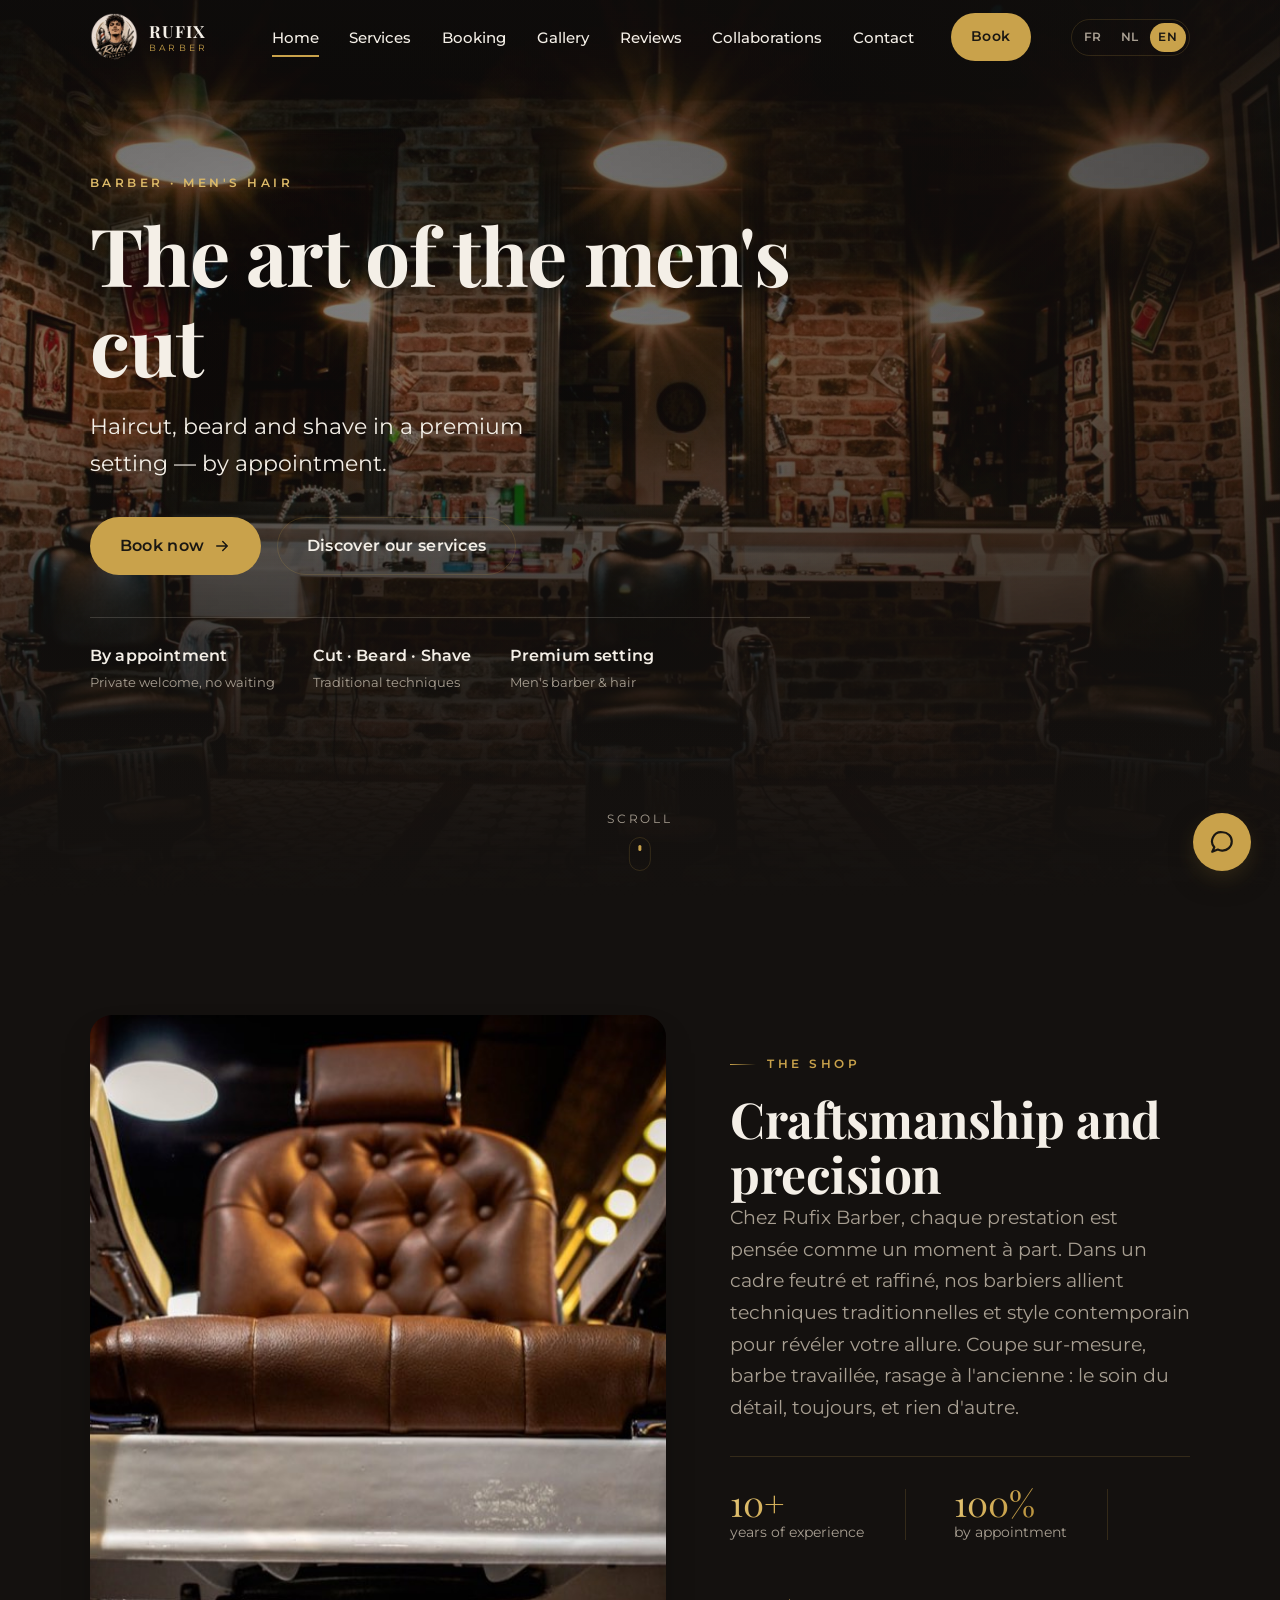
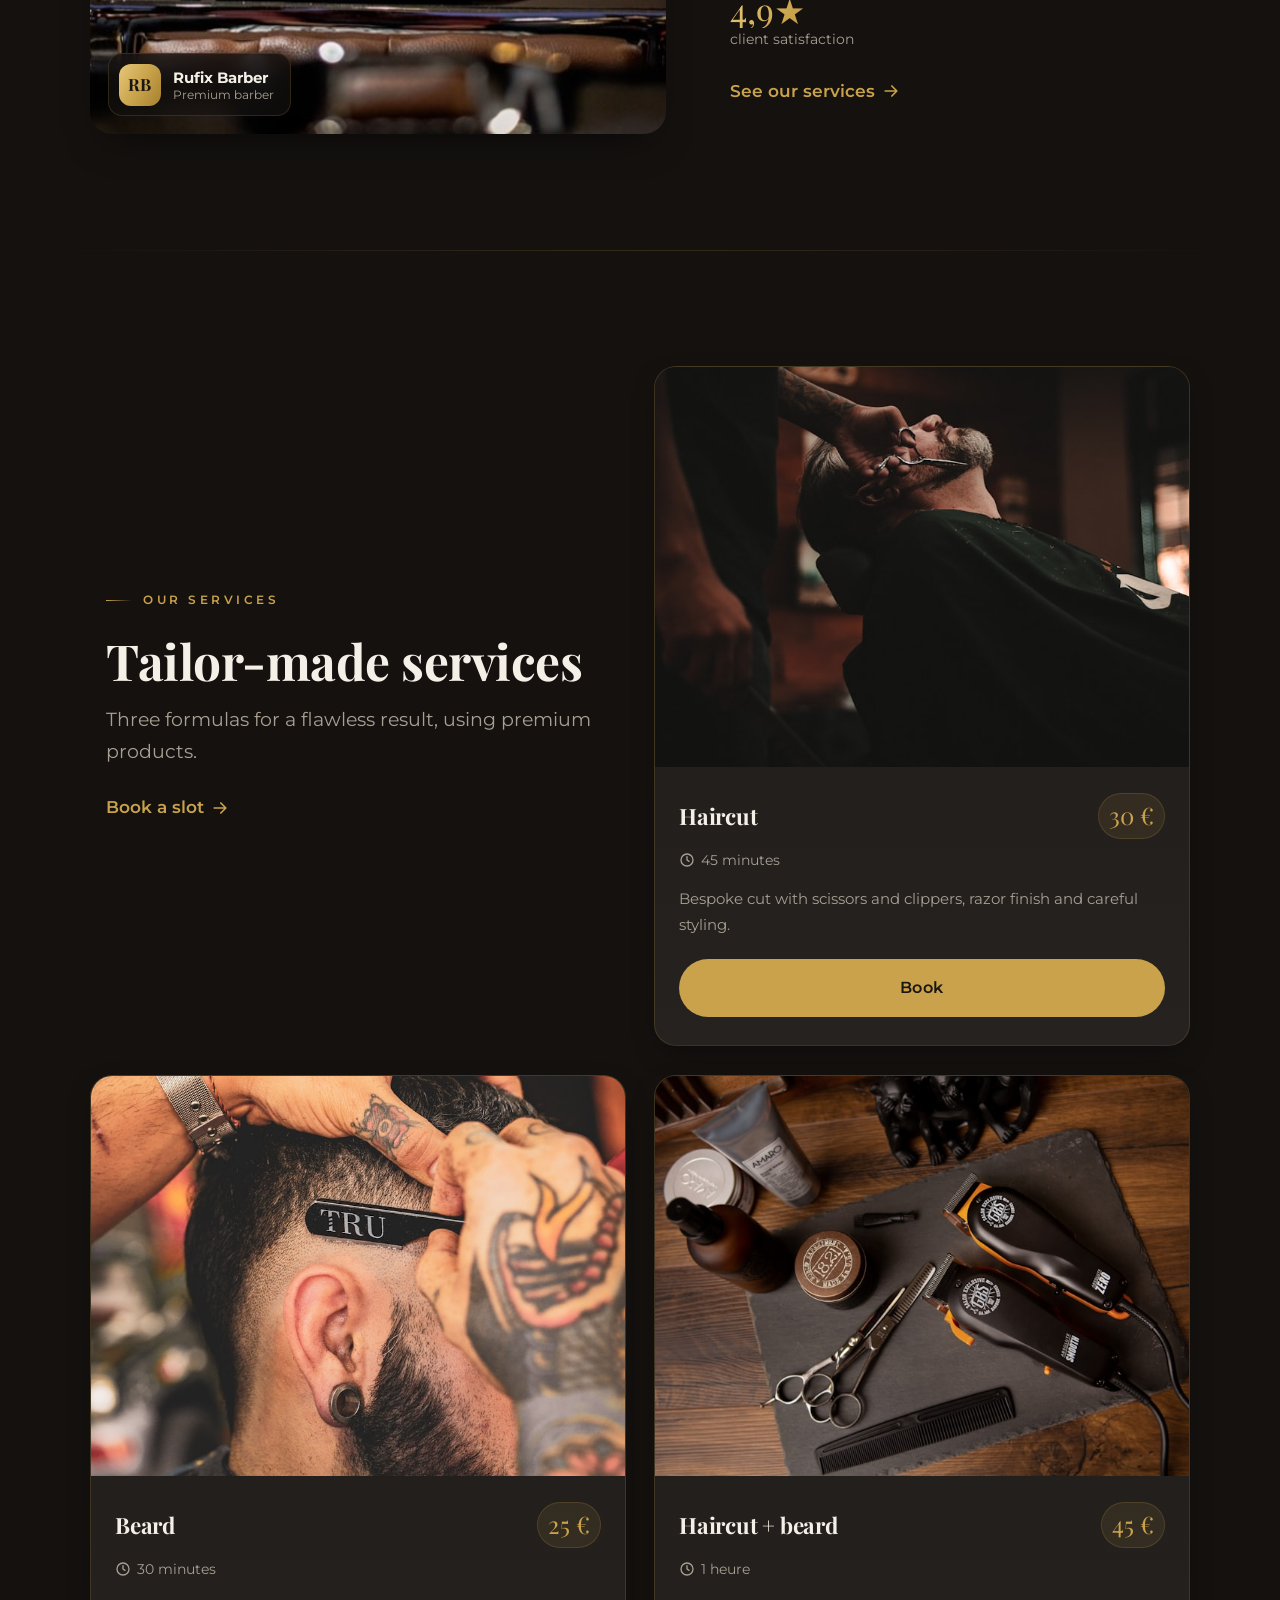
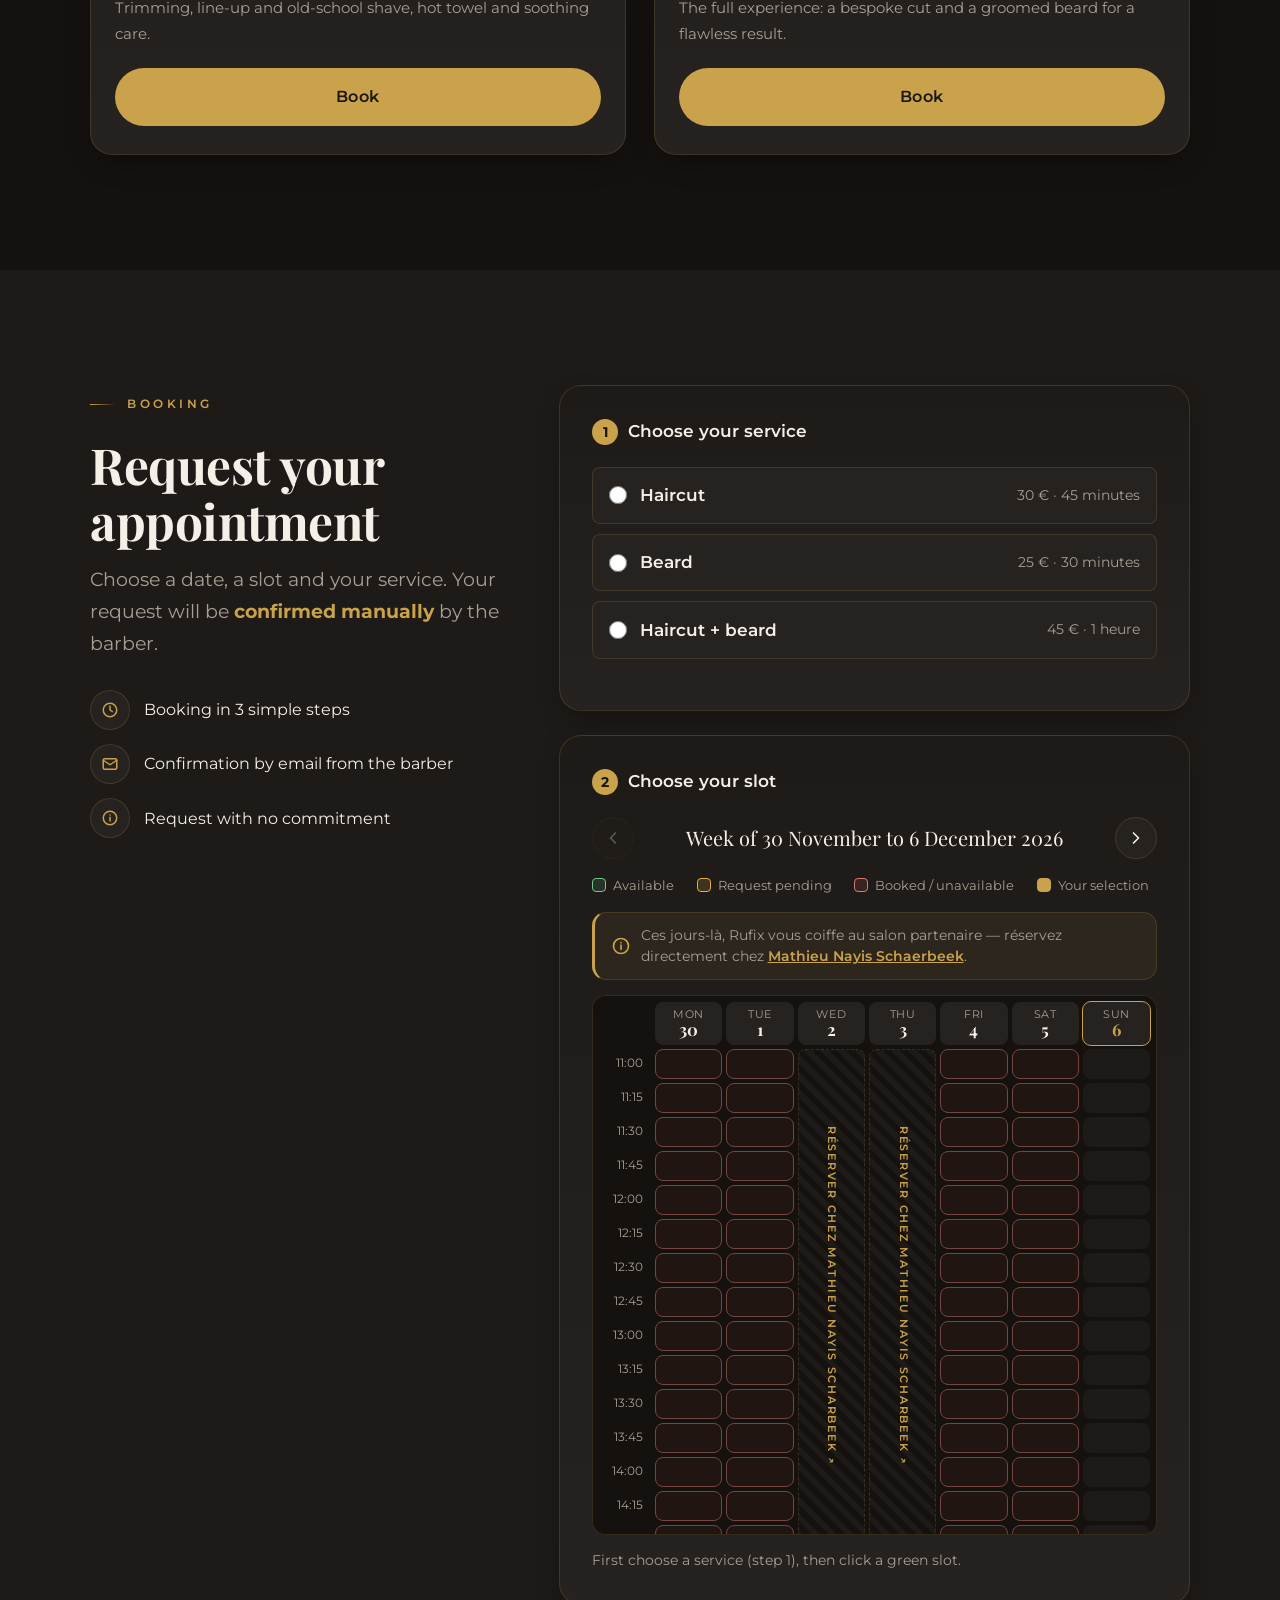
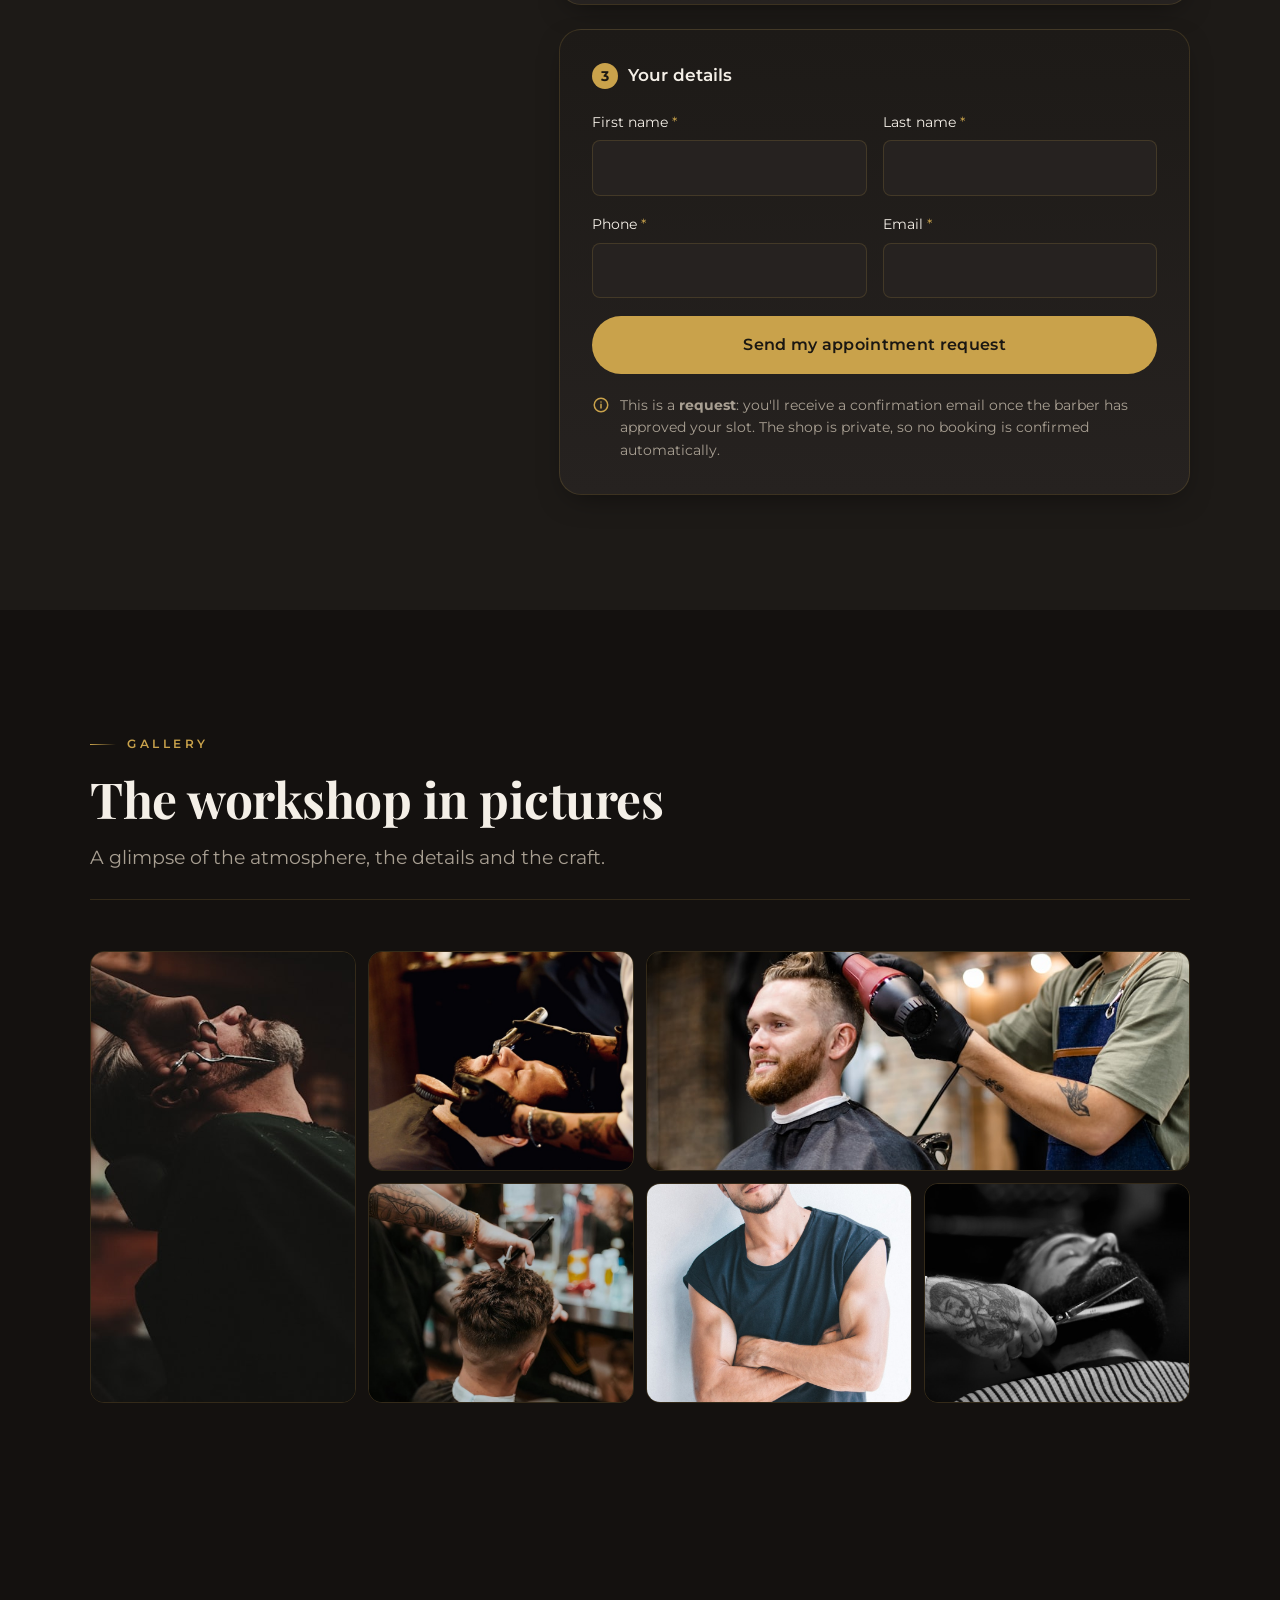
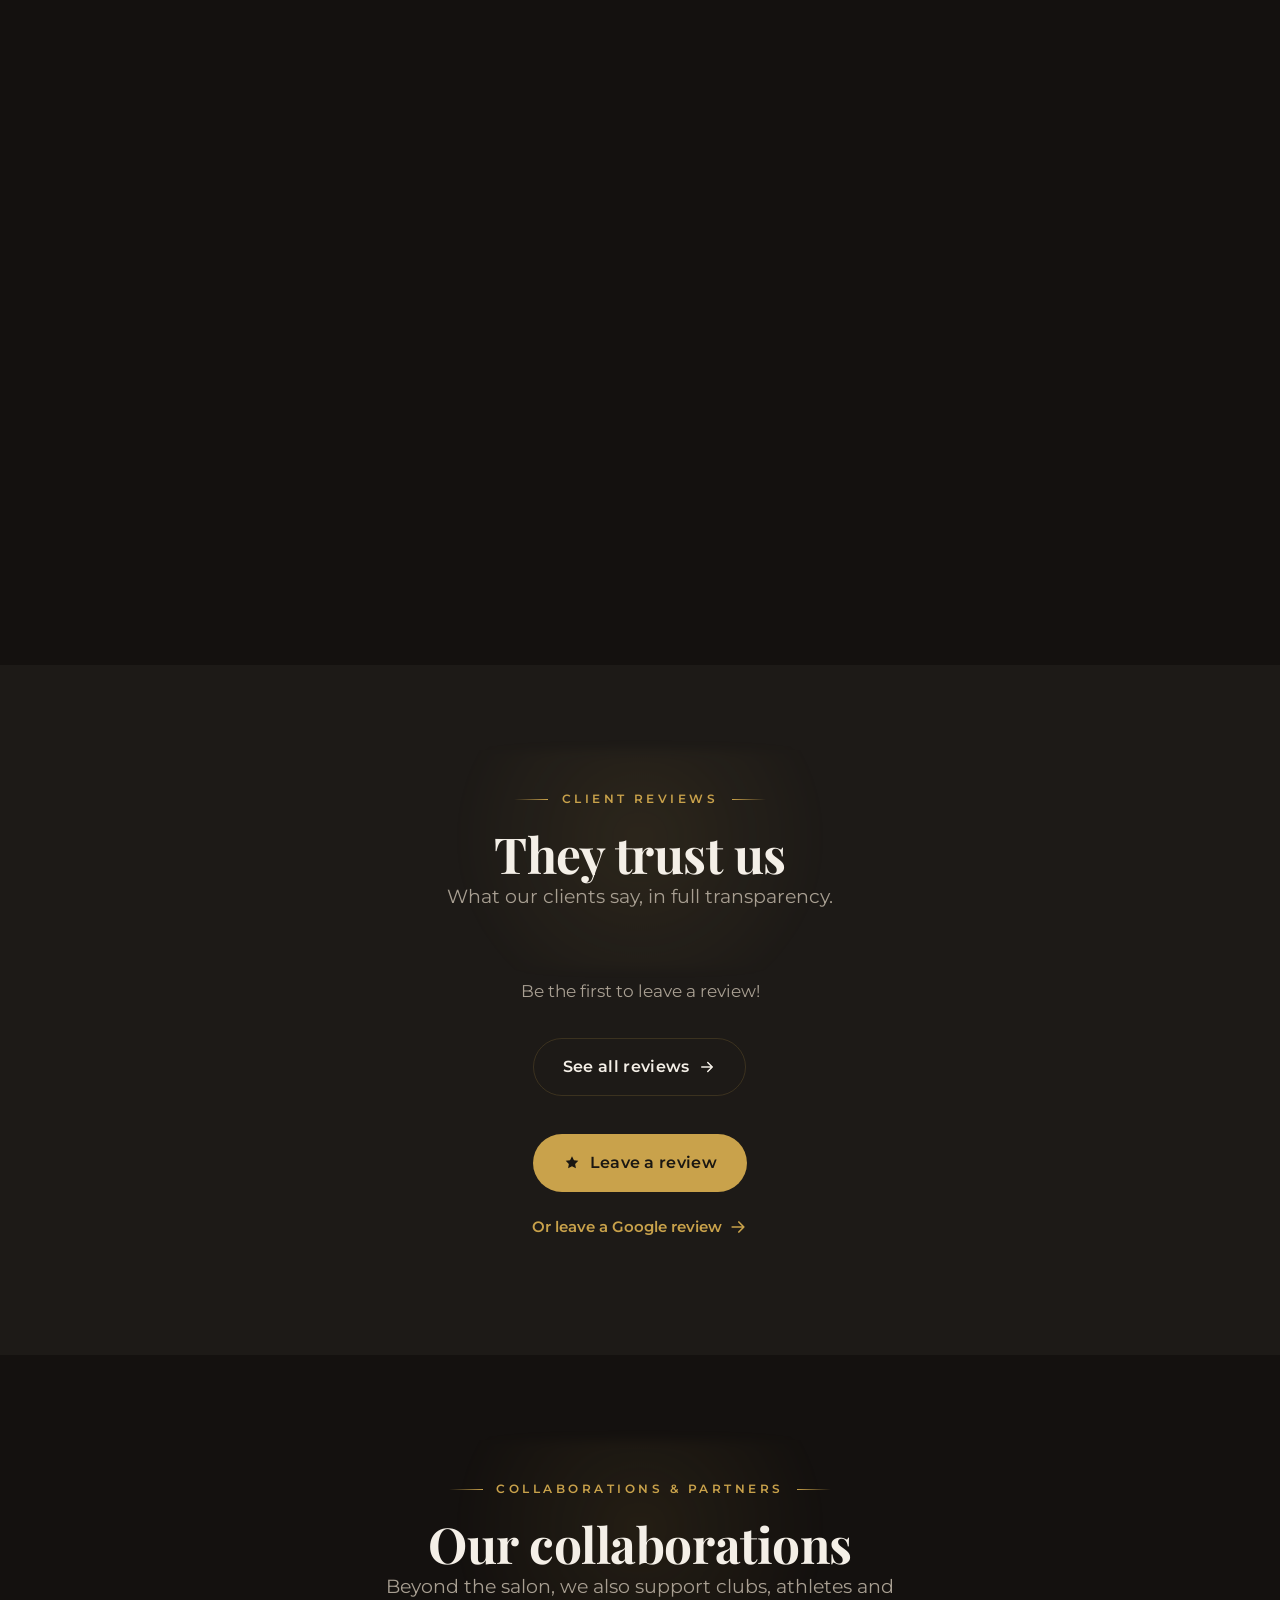
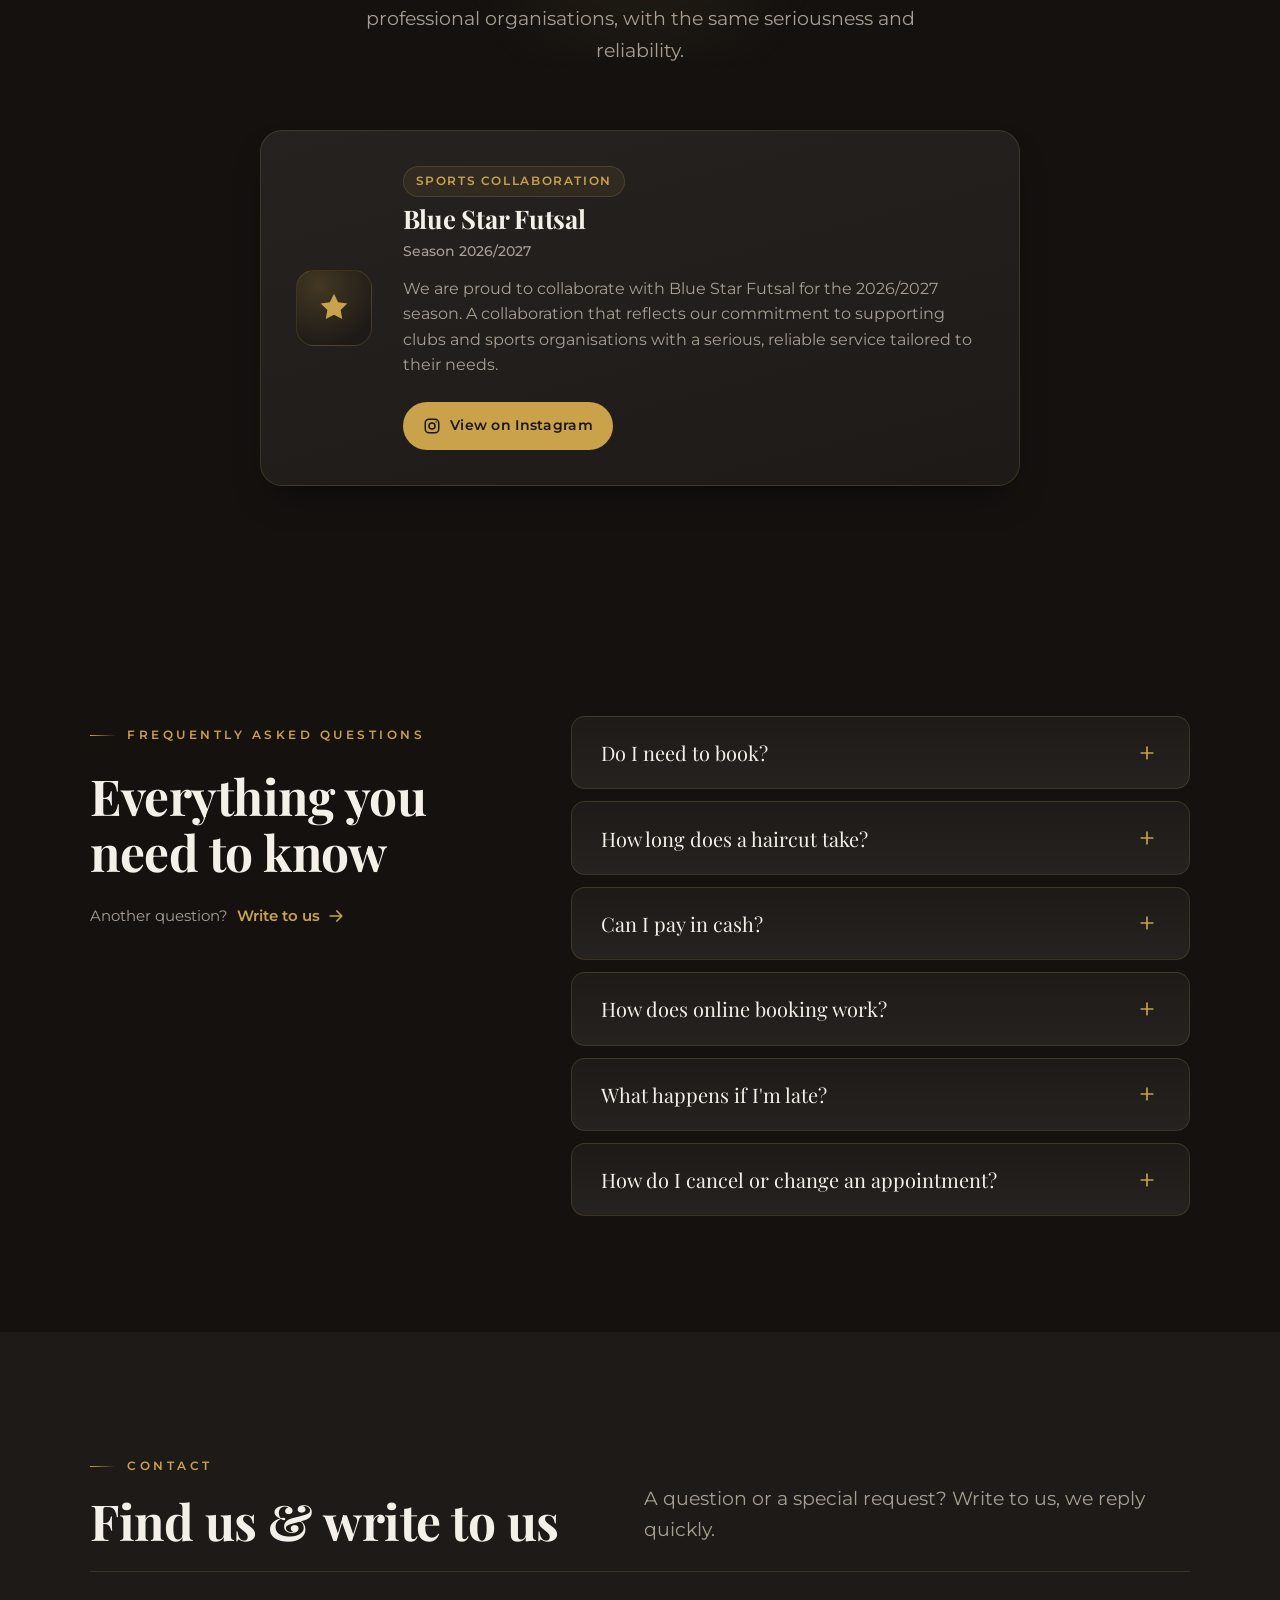
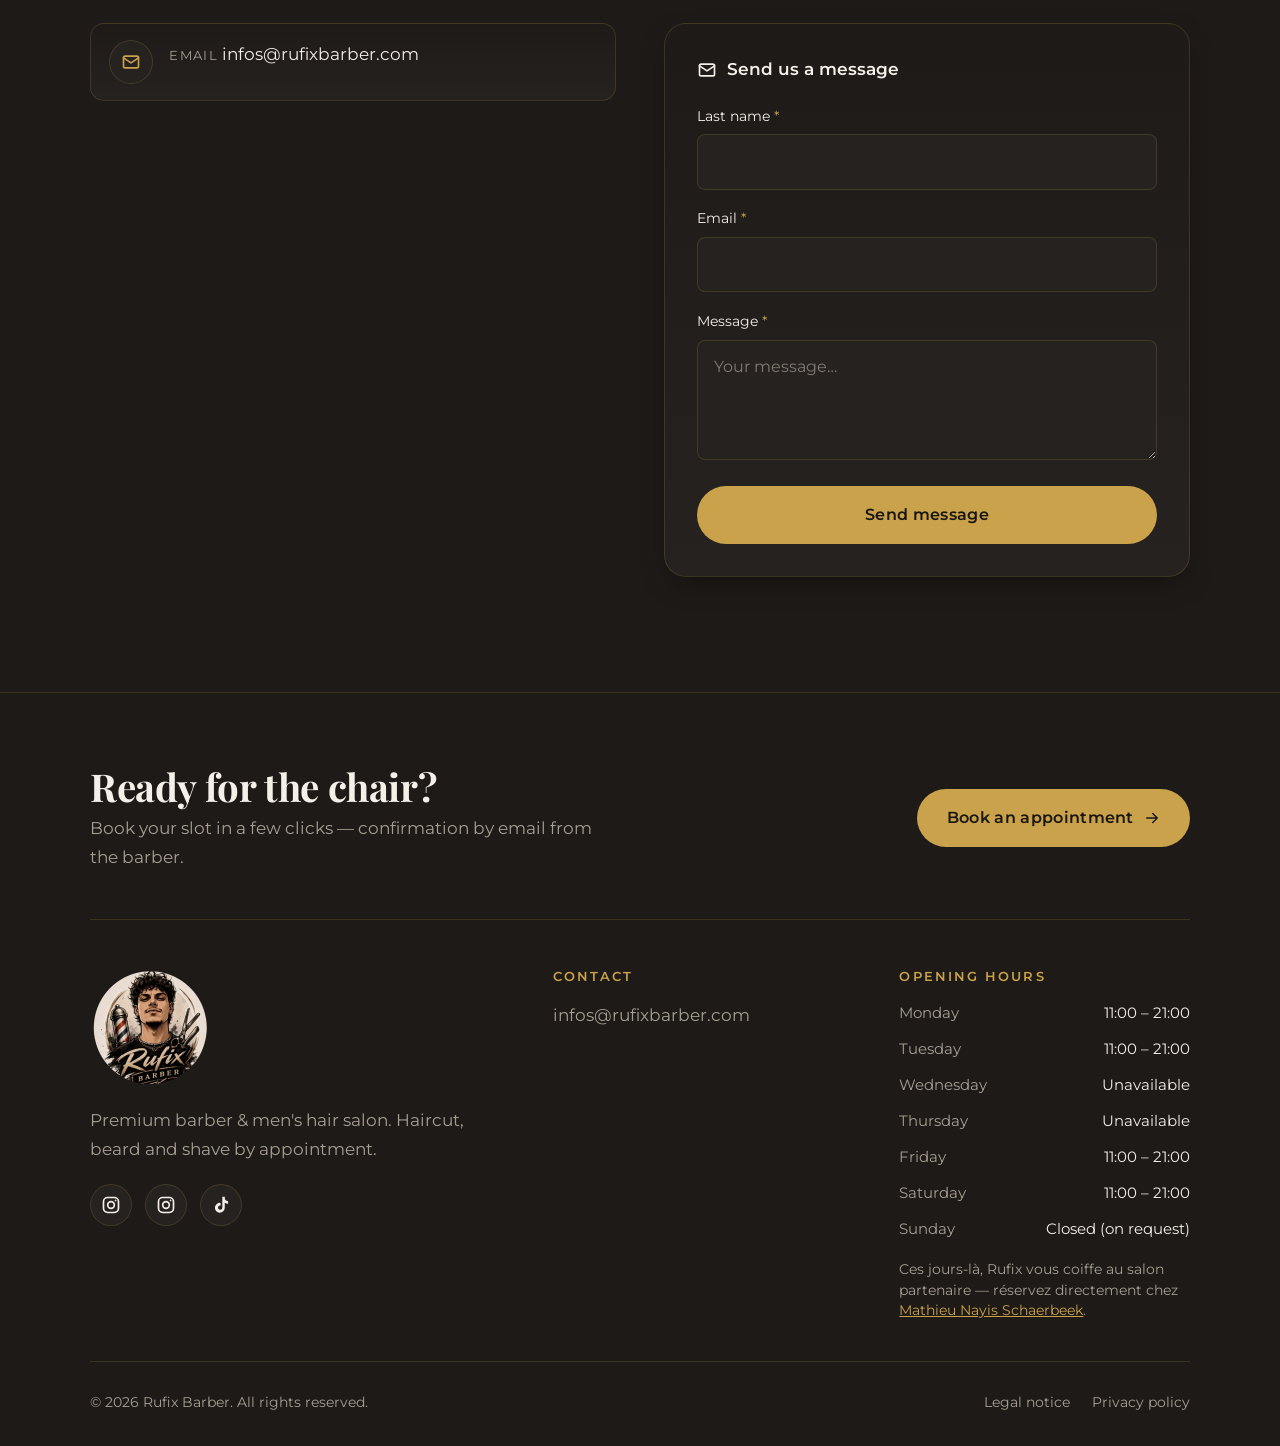
==== index.html @ 6edfab68 "Ajout section Collaborations (Blue Star Futsal) + libellé calendrier partenaire - Nouvelle section «" ====
<!DOCTYPE html>
<html lang="fr">
<head>
  <meta charset="UTF-8" />
  <meta name="viewport" content="width=device-width, initial-scale=1.0, viewport-fit=cover" />

  <!-- ============================ SEO ============================ -->
  <title>Rufix Barber — Barbier & salon de coiffure homme</title>
  <meta name="description"
        content="Rufix Barber, salon de coiffure homme et barbier premium. Coupe homme, barbe et rasage à l'ancienne sur rendez-vous. Réservez votre créneau en ligne." />
  <meta name="keywords" content="salon de coiffure homme, barbier, coupe homme, barbe, rasage" />
  <link rel="canonical" href="https://rufixbarber.com/" />
  <meta name="theme-color" content="#14110f" />

  <!-- Open Graph / réseaux sociaux -->
  <meta property="og:type" content="website" />
  <meta property="og:site_name" content="Rufix Barber" />
  <meta property="og:title" content="Rufix Barber — Barbier & coiffure homme" />
  <meta property="og:description" content="Coupe, barbe et rasage dans un cadre premium — sur rendez-vous." />
  <meta property="og:image" content="images/og-share.jpg" />
  <meta property="og:url" content="https://rufixbarber.com/" />
  <meta property="og:locale" content="fr_FR" />
  <!-- Twitter Card -->
  <meta name="twitter:card" content="summary_large_image" />
  <meta name="twitter:title" content="Rufix Barber — Barbier & coiffure homme" />
  <meta name="twitter:description" content="Coupe, barbe et rasage dans un cadre premium — sur rendez-vous." />
  <meta name="twitter:image" content="images/og-share.jpg" />

  <!-- Favicon -->
  <link rel="icon" type="image/svg+xml" href="images/favicon.svg" />
  <!-- Écran d'accueil mobile : le vrai logo (rendu net en grand format) -->
  <link rel="apple-touch-icon" href="images/apple-touch-icon.png" />

  <!-- ============= Performance : chargement prioritaire ============= -->
  <!-- Précharge l'image du hero (élément LCP) → affichage plus rapide -->
  <link rel="preload" as="image" href="images/hero-barbershop.jpg" fetchpriority="high" />
  <!-- Ouvre la connexion au CDN EmailJS en avance (gagne du temps au 1er appel) -->
  <link rel="preconnect" href="https://cdn.jsdelivr.net" crossorigin />

  <!-- ===================== Polices Google ===================== -->
  <link rel="preconnect" href="https://fonts.googleapis.com" />
  <link rel="preconnect" href="https://fonts.gstatic.com" crossorigin />
  <link href="https://fonts.googleapis.com/css2?family=Playfair+Display:wght@600;700;800&family=Montserrat:wght@400;500;600;700&display=swap"
        rel="stylesheet" />

  <!-- ========================= Styles ========================= -->
  <link rel="stylesheet" href="css/base.css?v=20260726p" />
  <link rel="stylesheet" href="css/components.css?v=20260726p" />
  <link rel="stylesheet" href="css/animations.css?v=20260726p" />

  <!-- ============= Données structurées (SEO local) =============
       👉 Éditez ces valeurs en même temps que js/config.js.
       Schéma HairSalon / LocalBusiness pour Google. -->
  <script type="application/ld+json">
  {
    "@context": "https://schema.org",
    "@type": "HairSalon",
    "name": "Rufix Barber",
    "image": "images/og-share.jpg",
    "description": "Salon de coiffure homme et barbier premium. Coupe, barbe et rasage sur rendez-vous.",
    "url": "https://rufixbarber.com/",
    "email": "infos@rufixbarber.com",
    "priceRange": "€€",
    "address": {
      "@type": "PostalAddress",
      "addressCountry": "BE"
    },
    "openingHoursSpecification": [
      { "@type": "OpeningHoursSpecification", "dayOfWeek": ["Monday","Tuesday","Friday","Saturday"], "opens": "11:00", "closes": "21:00" }
    ],
    "sameAs": [
      "https://www.instagram.com/rufixbarber",
      "https://www.instagram.com/rufiiix___",
      "https://www.tiktok.com/@rufixbarber"
    ]
  }
  </script>
</head>

<body>
  <a class="skip-link" href="#main">Aller au contenu principal</a>

  <!-- =========================================================
       NAVBAR — logo à gauche, liens + bouton Réserver à droite.
       Transparente sur le hero, opaque au défilement (voir main.js).
       ========================================================= -->
  <header class="navbar" id="navbar">
    <nav class="navbar__inner" aria-label="Navigation principale">
      <a class="navbar__logo" href="#accueil" aria-label="Rufix Barber — accueil">
        <img src="images/logo.png" alt="Logo Rufix Barber" width="240" height="240" />
        <span class="navbar__wordmark"><strong>RUFIX</strong><em>BARBER</em></span>
      </a>

      <div class="navbar__links" id="navLinks">
        <a class="navbar__link" href="#accueil" data-i18n="nav.accueil">Accueil</a>
        <a class="navbar__link" href="#services" data-i18n="nav.services">Services</a>
        <a class="navbar__link" href="#reservation" data-i18n="nav.reservation">Réservation</a>
        <a class="navbar__link" href="#galerie" data-i18n="nav.galerie">Galerie</a>
        <a class="navbar__link" href="#avis" data-i18n="nav.avis">Avis</a>
        <a class="navbar__link" href="#collaborations" data-i18n="nav.collab">Collaborations</a>
        <a class="navbar__link" href="#contact" data-i18n="nav.contact">Contact</a>
        <span class="navbar__cta">
          <a class="btn btn--sm" href="#reservation" data-i18n="nav.reserver">Réserver</a>
        </span>
        <div class="lang-switch" role="group" aria-label="Langue">
          <button type="button" class="lang-btn" data-lang="fr">FR</button>
          <button type="button" class="lang-btn" data-lang="nl">NL</button>
          <button type="button" class="lang-btn" data-lang="en">EN</button>
        </div>
      </div>

      <button class="navbar__burger" id="burger" aria-label="Ouvrir le menu"
              aria-controls="navLinks" aria-expanded="false">
        <span></span><span></span><span></span>
      </button>
    </nav>
  </header>

  <main id="main">

    <!-- =========================================================
         HERO — image plein écran + voile sombre + accroche + CTA
         ========================================================= -->
    <section class="hero" id="accueil">
      <div class="hero__media">
        <img src="images/hero-barbershop.jpg" width="1600" height="1063"
             fetchpriority="high" decoding="async"
             alt="Ambiance intérieure premium du salon de barbier Rufix Barber" />
      </div>
      <div class="hero__overlay"></div>

      <div class="container">
        <div class="hero__inner">
          <span class="eyebrow" data-i18n="hero.eyebrow">Barbier · Coiffure homme</span>
          <h1 data-i18n="hero.title">L'art de la coupe masculine</h1>
          <p class="hero__sub" data-i18n="hero.sub">Coupe, barbe et rasage dans un cadre premium — sur rendez-vous.</p>
          <div class="hero__actions">
            <a class="btn" href="#reservation">
              <span data-i18n="hero.cta1">Réserver maintenant</span>
              <svg class="icon" aria-hidden="true"><use href="#i-arrow"></use></svg>
            </a>
            <a class="btn btn--ghost" href="#services" data-i18n="hero.cta2">Découvrir nos services</a>
          </div>

          <!-- Bande de piliers : repères clés, look éditorial premium -->
          <ul class="hero__pillars">
            <li>
              <strong data-i18n="hero.pill1t">Sur rendez-vous</strong>
              <span data-i18n="hero.pill1s">Accueil privé, sans attente</span>
            </li>
            <li>
              <strong data-i18n="hero.pill2t">Coupe · Barbe · Rasage</strong>
              <span data-i18n="hero.pill2s">Techniques traditionnelles</span>
            </li>
            <li>
              <strong data-i18n="hero.pill3t">Cadre premium</strong>
              <span data-i18n="hero.pill3s">Barbier & coiffure homme</span>
            </li>
          </ul>
        </div>
      </div>

      <div class="hero__scroll" aria-hidden="true">
        <span data-i18n="hero.scroll">Défiler</span>
        <span class="dot"></span>
      </div>
    </section>

    <!-- =========================================================
         PRÉSENTATION DU SALON
         ========================================================= -->
    <section class="about" id="salon">
      <div class="container about__grid">
        <div class="about__media" data-reveal="left">
          <img src="images/salon-interieur.jpg" loading="lazy"
               alt="Intérieur élégant et chaleureux du salon Rufix Barber" />
          <!-- Badge de marque flottant (chevauche l'image) -->
          <div class="about__badge">
            <span class="about__badge-mark">RB</span>
            <span class="about__badge-txt">
              <strong>Rufix Barber</strong>
              <span data-i18n="about.badge">Barbier premium</span>
            </span>
          </div>
        </div>
        <div class="about__text" data-reveal="right">
          <span class="eyebrow" data-i18n="about.eyebrow">Le salon</span>
          <h2 class="section-title" data-i18n="about.title">Un savoir-faire, une exigence</h2>
          <p class="lead">
            Chez Rufix Barber, chaque prestation est pensée comme un moment à part.
            Dans un cadre feutré et raffiné, nos barbiers allient techniques
            traditionnelles et style contemporain pour révéler votre allure.
            Coupe sur-mesure, barbe travaillée, rasage à l'ancienne : le soin du
            détail, toujours, et rien d'autre.
          </p>
          <div class="about__stats">
            <div class="about__stat">
              <div class="num">10+</div>
              <div class="label" data-i18n="about.stat1">années d'expérience</div>
            </div>
            <div class="about__stat">
              <div class="num">100%</div>
              <div class="label" data-i18n="about.stat2">sur rendez-vous</div>
            </div>
            <div class="about__stat">
              <div class="num">4,9★</div>
              <div class="label" data-i18n="about.stat3">satisfaction client</div>
            </div>
          </div>
          <p style="margin-top:1.6rem">
            <a class="link-arrow" href="#services">
              <span data-i18n="about.link">Voir nos prestations</span>
              <svg class="icon" aria-hidden="true"><use href="#i-arrow"></use></svg>
            </a>
          </p>
        </div>
      </div>
    </section>

    <hr class="divider" />

    <!-- =========================================================
         SERVICES — 3 cartes (valeurs identiques à config.js)
         ========================================================= -->
    <section class="services" id="services">
      <div class="container">
        <div class="services__bento">

          <!-- Bloc d'introduction (première tuile du bento) -->
          <div class="services__intro" data-reveal>
            <span class="eyebrow" data-i18n="services.eyebrow">Nos prestations</span>
            <h2 class="section-title" data-i18n="services.title">Des services taillés sur-mesure</h2>
            <p class="lead" data-i18n="services.lead">Trois formules pour un résultat impeccable, réalisées avec des produits premium.</p>
            <a class="link-arrow" href="#reservation">
              <span data-i18n="services.cta">Réserver un créneau</span>
              <svg class="icon" aria-hidden="true"><use href="#i-arrow"></use></svg>
            </a>
          </div>

          <!-- Carte 1 : Coupe — 30 € — 45 min -->
          <article class="service-card" data-reveal data-delay="1">
            <div class="service-card__media">
              <img src="images/service-coupe.jpg" loading="lazy"
                   alt="Coiffeur réalisant une coupe homme précise à la tondeuse" />
            </div>
            <div class="service-card__body">
              <div class="service-card__head">
                <h3 class="service-card__name" data-i18n="svc.coupe.name">Coupe</h3>
                <span class="service-card__price">30 €</span>
              </div>
              <span class="service-card__meta">
                <svg class="icon" aria-hidden="true"><use href="#i-clock"></use></svg> 45 minutes
              </span>
              <p class="service-card__desc" data-i18n="svc.coupe.desc">
                Coupe sur-mesure au ciseau et à la tondeuse, finitions au rasoir et coiffage soigné.
              </p>
              <button class="btn btn--block" data-book-service="coupe" data-i18n="btn.reserver">Réserver</button>
            </div>
          </article>

          <!-- Carte 2 : Barbe — 25 € — 30 min -->
          <article class="service-card" data-reveal data-delay="2">
            <div class="service-card__media">
              <img src="images/service-barbe.jpg" loading="lazy"
                   alt="Taille et entretien de barbe au salon de barbier" />
            </div>
            <div class="service-card__body">
              <div class="service-card__head">
                <h3 class="service-card__name" data-i18n="svc.barbe.name">Barbe</h3>
                <span class="service-card__price">25 €</span>
              </div>
              <span class="service-card__meta">
                <svg class="icon" aria-hidden="true"><use href="#i-clock"></use></svg> 30 minutes
              </span>
              <p class="service-card__desc" data-i18n="svc.barbe.desc">
                Taille, dessin des contours et rasage à l'ancienne, serviette chaude et soin apaisant.
              </p>
              <button class="btn btn--block" data-book-service="barbe" data-i18n="btn.reserver">Réserver</button>
            </div>
          </article>

          <!-- Carte 3 : Coupe + barbe — 45 € — 1 h -->
          <article class="service-card" data-reveal data-delay="3">
            <div class="service-card__media">
              <img src="images/service-coupe-barbe.jpg" loading="lazy"
                   alt="Homme après une prestation complète coupe et barbe" />
            </div>
            <div class="service-card__body">
              <div class="service-card__head">
                <h3 class="service-card__name" data-i18n="svc.cb.name">Coupe + barbe</h3>
                <span class="service-card__price">45 €</span>
              </div>
              <span class="service-card__meta">
                <svg class="icon" aria-hidden="true"><use href="#i-clock"></use></svg> 1 heure
              </span>
              <p class="service-card__desc" data-i18n="svc.cb.desc">
                L'expérience complète : coupe sur-mesure et barbe travaillée pour un résultat impeccable.
              </p>
              <button class="btn btn--block" data-book-service="coupe-barbe" data-i18n="btn.reserver">Réserver</button>
            </div>
          </article>

        </div>
      </div>
    </section>

    <!-- =========================================================
         RÉSERVATION — demande de RDV à confirmer manuellement
         ========================================================= -->
    <section class="reservation section--surface" id="reservation">
      <div class="container resa__layout">
        <aside class="resa__intro" data-reveal>
          <span class="eyebrow" data-i18n="resa.eyebrow">Réservation</span>
          <h2 class="section-title" data-i18n="resa.title">Demandez votre rendez-vous</h2>
          <p class="lead">
            <span data-i18n="resa.lead1">Choisissez une date, un créneau et votre prestation. Votre demande sera</span>
            <strong class="text-accent" data-i18n="resa.lead2">confirmée manuellement</strong>
            <span data-i18n="resa.lead3">par le barbier.</span>
          </p>
          <ul class="resa__points">
            <li>
              <span class="resa__point-ic"><svg class="icon" aria-hidden="true"><use href="#i-clock"></use></svg></span>
              <span data-i18n="resa.pt1">Réservation en 3 étapes simples</span>
            </li>
            <li>
              <span class="resa__point-ic"><svg class="icon" aria-hidden="true"><use href="#i-mail"></use></svg></span>
              <span data-i18n="resa.pt2">Confirmation par email du barbier</span>
            </li>
            <li>
              <span class="resa__point-ic"><svg class="icon" aria-hidden="true"><use href="#i-info"></use></svg></span>
              <span data-i18n="resa.pt3">Demande sans engagement</span>
            </li>
          </ul>
        </aside>

        <form id="bookingForm" novalidate>

          <!-- Étape 1 : prestation (la durée détermine les créneaux bloqués) -->
          <div class="booking-panel" data-reveal style="margin-bottom:1.5rem">
            <p class="booking-panel__title"><span class="step-num">1</span> <span data-i18n="resa.step1">Choisissez votre prestation</span></p>
            <!-- Radios générées depuis config.js par booking.js -->
            <div class="service-choice" id="serviceChoice" role="radiogroup" aria-label="Choix de la prestation"></div>
          </div>

          <!-- Étape 2 : créneau — grille hebdomadaire colorée -->
          <div class="booking-panel" data-reveal style="margin-bottom:1.5rem">
            <p class="booking-panel__title"><span class="step-num">2</span> <span data-i18n="resa.step2">Choisissez votre créneau</span></p>
            <div class="week">
              <div class="week__header">
                <button type="button" class="calendar__nav" id="weekPrev" aria-label="Semaine précédente">
                  <svg class="icon" aria-hidden="true"><use href="#i-chevron-left"></use></svg>
                </button>
                <span class="week__label" id="weekLabel" aria-live="polite">—</span>
                <button type="button" class="calendar__nav" id="weekNext" aria-label="Semaine suivante">
                  <svg class="icon" aria-hidden="true"><use href="#i-chevron-right"></use></svg>
                </button>
              </div>
              <!-- Légende des couleurs -->
              <div class="week__legend" aria-hidden="true">
                <span class="legend-item"><span class="legend-dot legend-dot--free"></span> <span data-i18n="legend.free">Disponible</span></span>
                <span class="legend-item"><span class="legend-dot legend-dot--pending"></span> <span data-i18n="legend.pending">Demande en attente</span></span>
                <span class="legend-item"><span class="legend-dot legend-dot--taken"></span> <span data-i18n="legend.taken">Réservé / indisponible</span></span>
                <span class="legend-item"><span class="legend-dot legend-dot--sel"></span> <span data-i18n="legend.sel">Votre sélection</span></span>
              </div>
              <div class="week__grid-wrap">
                <div class="week__grid" id="weekGrid" role="grid" aria-label="Créneaux de la semaine"></div>
              </div>
              <p class="week__note" id="weekNote" aria-live="polite"></p>
            </div>
          </div>

          <!-- Étape 3 : coordonnées + confirmation -->
          <div class="booking-panel" data-reveal>
            <p class="booking-panel__title"><span class="step-num">3</span> <span data-i18n="resa.step3">Vos informations</span></p>

            <div class="field-row">
              <div class="field">
                <label for="prenom"><span data-i18n="form.prenom">Prénom</span> <span class="req">*</span></label>
                <input class="input" type="text" id="prenom" name="prenom" autocomplete="given-name" required />
              </div>
              <div class="field">
                <label for="nom"><span data-i18n="form.nom">Nom</span> <span class="req">*</span></label>
                <input class="input" type="text" id="nom" name="nom" autocomplete="family-name" required />
              </div>
            </div>
            <div class="field-row">
              <div class="field">
                <label for="telephone"><span data-i18n="form.tel">Téléphone</span> <span class="req">*</span></label>
                <input class="input" type="tel" id="telephone" name="telephone" autocomplete="tel" required />
              </div>
              <div class="field">
                <label for="email"><span data-i18n="form.email">Email</span> <span class="req">*</span></label>
                <input class="input" type="email" id="email" name="email" autocomplete="email" required />
              </div>
            </div>

            <!-- Récapitulatif de confirmation -->
            <div class="booking-summary is-hidden" id="bookingSummary" aria-live="polite"></div>

            <button type="submit" class="btn btn--block" data-i18n="resa.submit">Envoyer ma demande de rendez-vous</button>

            <p class="booking-note">
              <svg class="icon" aria-hidden="true"><use href="#i-info"></use></svg>
              <span data-i18n-html="resa.note">Il s'agit d'une <strong>demande</strong> : vous recevrez un email de confirmation
              dès que le barbier aura validé votre créneau. Le salon étant privé, aucune réservation
              n'est confirmée automatiquement.</span>
            </p>

            <!-- Message de retour (succès / info / erreur) -->
            <div class="booking-feedback" id="bookingFeedback"></div>
          </div>
        </form>
      </div>
    </section>

    <!-- =========================================================
         GALERIE — grille + lightbox
         ========================================================= -->
    <section class="gallery" id="galerie">
      <div class="container">
        <div class="split-head" data-reveal>
          <div class="split-head__left">
            <span class="eyebrow" data-i18n="gal.eyebrow">Galerie</span>
            <h2 class="section-title" data-i18n="gal.title">L'atelier en images</h2>
          </div>
          <p class="split-head__lead lead" data-i18n="gal.lead">Un aperçu de l'ambiance, des détails et du savoir-faire du salon.</p>
        </div>

        <div class="gallery-grid" data-reveal>
          <figure class="gallery-item is-tall">
            <img src="images/galerie-1.jpg" data-full="images/galerie-1.jpg" loading="lazy"
                 alt="Coupe homme en cours de réalisation au salon" />
            <span class="gallery-item__plus"><svg class="icon" aria-hidden="true"><use href="#i-expand"></use></svg> <span data-i18n="gal.zoom">Agrandir</span></span>
          </figure>
          <figure class="gallery-item">
            <img src="images/galerie-2.jpg" data-full="images/galerie-2.jpg" loading="lazy"
                 alt="Fauteuil de barbier vintage dans le salon" />
            <span class="gallery-item__plus"><svg class="icon" aria-hidden="true"><use href="#i-expand"></use></svg> <span data-i18n="gal.zoom">Agrandir</span></span>
          </figure>
          <figure class="gallery-item is-wide">
            <img src="images/galerie-3.jpg" data-full="images/galerie-3.jpg" loading="lazy"
                 alt="Outils du barbier : rasoir, ciseaux et tondeuse" />
            <span class="gallery-item__plus"><svg class="icon" aria-hidden="true"><use href="#i-expand"></use></svg> <span data-i18n="gal.zoom">Agrandir</span></span>
          </figure>
          <figure class="gallery-item">
            <img src="images/galerie-4.jpg" data-full="images/galerie-4.jpg" loading="lazy"
                 alt="Détail d'une coupe homme parfaitement finie" />
            <span class="gallery-item__plus"><svg class="icon" aria-hidden="true"><use href="#i-expand"></use></svg> <span data-i18n="gal.zoom">Agrandir</span></span>
          </figure>
          <figure class="gallery-item">
            <img src="images/galerie-5.jpg" data-full="images/galerie-5.jpg" loading="lazy"
                 alt="Rasage à l'ancienne à la serviette chaude" />
            <span class="gallery-item__plus"><svg class="icon" aria-hidden="true"><use href="#i-expand"></use></svg> <span data-i18n="gal.zoom">Agrandir</span></span>
          </figure>
          <figure class="gallery-item">
            <img src="images/galerie-6.jpg" data-full="images/galerie-6.jpg" loading="lazy"
                 alt="Ambiance générale du salon de barbier Rufix" />
            <span class="gallery-item__plus"><svg class="icon" aria-hidden="true"><use href="#i-expand"></use></svg> <span data-i18n="gal.zoom">Agrandir</span></span>
          </figure>
        </div>
      </div>
    </section>

    <!-- Lightbox (accessible, fermable au clavier) -->
    <div class="lightbox" id="lightbox" role="dialog" aria-modal="true" aria-label="Galerie photo" aria-hidden="true">
      <button class="lightbox__btn lightbox__close" aria-label="Fermer">
        <svg class="icon" aria-hidden="true"><use href="#i-close"></use></svg>
      </button>
      <button class="lightbox__btn lightbox__prev" aria-label="Photo précédente">
        <svg class="icon" aria-hidden="true"><use href="#i-chevron-left"></use></svg>
      </button>
      <img class="lightbox__img" src="" alt="" />
      <button class="lightbox__btn lightbox__next" aria-label="Photo suivante">
        <svg class="icon" aria-hidden="true"><use href="#i-chevron-right"></use></svg>
      </button>
      <span class="lightbox__counter"></span>
    </div>

    <!-- =========================================================
         INSTAGRAM — dernières réalisations (@rufixbarber)
         Le widget auto-actualisé s'injecte dans #instaFeed si
         config.instagramFeed est renseigné (voir README). Sinon, le
         repli #instaFallback (grille + bouton « Suivre ») s'affiche.
         ========================================================= -->
    <section class="insta" id="instagram">
      <div class="container">
        <div class="section-head center" data-reveal>
          <span class="eyebrow" data-i18n="insta.eyebrow">Instagram</span>
          <h2 class="section-title" data-i18n="insta.title">Nos dernières réalisations</h2>
        </div>

        <!-- Widget de flux Instagram (injecté depuis config.js si configuré) -->
        <div id="instaFeed" data-reveal></div>

        <!-- Repli : carte d'invitation premium (aucune photo) — entièrement cliquable -->
        <a id="instaFallback" class="insta-card insta-card--row" data-reveal
           href="https://www.instagram.com/rufixbarber" target="_blank" rel="noopener"
           aria-label="Ouvrir notre Instagram @rufixbarber">
          <span class="insta-card__glow" aria-hidden="true"></span>
          <div class="insta-card__aside">
            <span class="insta-card__badge"><svg class="icon" aria-hidden="true"><use href="#i-instagram"></use></svg></span>
            <span class="insta-card__handle">@rufixbarber</span>
          </div>
          <div class="insta-card__main">
            <h3 class="insta-card__title" data-i18n="insta.cardTitle">Suivez le quotidien du salon</h3>
            <p class="insta-card__text" data-i18n="insta.cardText">Coupes du jour, coulisses et inspirations — retrouvez nos dernières réalisations et toute l'ambiance Rufix directement sur Instagram.</p>
            <ul class="insta-card__features">
              <li><span class="insta-card__dot" aria-hidden="true"></span> <span data-i18n="insta.f1">Coupes du jour</span></li>
              <li><span class="insta-card__dot" aria-hidden="true"></span> <span data-i18n="insta.f2">Coulisses du salon</span></li>
              <li><span class="insta-card__dot" aria-hidden="true"></span> <span data-i18n="insta.f3">Avant / après</span></li>
            </ul>
            <span class="btn insta-card__btn">
              <svg class="icon" aria-hidden="true"><use href="#i-instagram"></use></svg>
              <span data-i18n="insta.follow">Suivez-nous sur Instagram</span>
            </span>
          </div>
        </a>
      </div>
    </section>

    <!-- =========================================================
         AVIS CLIENTS
         ⚠️ Avis de démonstration — à remplacer par de vrais avis.
         ========================================================= -->
    <section class="reviews section--surface" id="avis">
      <div class="container">
        <div class="section-head center" data-reveal>
          <span class="eyebrow" data-i18n="rev.eyebrow">Avis clients</span>
          <h2 class="section-title" data-i18n="rev.title">Ils nous font confiance</h2>
          <p class="lead" data-i18n="rev.lead">L'avis de nos clients, en toute transparence.</p>

          <!-- Résumé : note moyenne + nombre d'avis -->
          <div class="reviews-summary" id="reviewsSummary" hidden>
            <strong class="reviews-summary__score" id="revAvg">0,0</strong>
            <span class="reviews-summary__stars" id="revAvgStars" aria-hidden="true"></span>
            <span class="reviews-summary__count" id="revCountLabel"></span>
          </div>
        </div>
      </div>

      <!-- Carrousel « coverflow » (pleine largeur pour l'effet de profondeur) -->
      <div class="reviews-stage" id="reviewsStage" data-reveal hidden>
        <div class="reviews-marquee" id="reviewsMarquee" role="region" aria-label="Avis clients">
          <div class="reviews-row" id="reviewsRow"></div>
        </div>
        <button type="button" class="reviews-nav reviews-nav--prev" id="revPrev" aria-label="Avis précédents">
          <svg class="icon" aria-hidden="true"><use href="#i-chevron-left"></use></svg>
        </button>
        <button type="button" class="reviews-nav reviews-nav--next" id="revNext" aria-label="Avis suivants">
          <svg class="icon" aria-hidden="true"><use href="#i-chevron-right"></use></svg>
        </button>
      </div>

      <div class="container">
        <!-- État vide / chargement -->
        <p class="reviews-empty" id="reviewsEmpty" data-reveal></p>

        <div class="reviews-actions" data-reveal>
          <button type="button" class="btn btn--ghost" id="revSeeAll" hidden>
            <span data-i18n="rev.seeAll">Voir tous les avis</span>
            <svg class="icon" aria-hidden="true"><use href="#i-arrow"></use></svg>
          </button>
        </div>

        <!-- Bouton « laisser un avis » + formulaire -->
        <div class="review-form-wrap" data-reveal>
          <div class="review-form-actions">
            <button type="button" class="btn" id="reviewToggle">
              <svg class="icon" aria-hidden="true"><use href="#i-star"></use></svg>
              <span data-i18n="rev.leave2">Laisser un avis</span>
            </button>
          </div>

          <form id="reviewForm" class="review-form" novalidate hidden>
            <div class="field">
              <label for="rv-nom"><span data-i18n="form.nom">Nom</span> <span class="req">*</span></label>
              <input class="input" type="text" id="rv-nom" name="nom" maxlength="60" autocomplete="name" required />
            </div>
            <div class="field">
              <label><span data-i18n="rev.note">Votre note</span> <span class="req">*</span></label>
              <div class="star-input" id="starInput" role="radiogroup" aria-label="Note (1 à 5 étoiles)"></div>
            </div>
            <div class="field">
              <label for="rv-com"><span data-i18n="contact.msg">Message</span> <span class="req">*</span></label>
              <textarea class="textarea" id="rv-com" name="commentaire" maxlength="500" required
                        data-i18n-ph="rev.comPh" placeholder="Partagez votre expérience…"></textarea>
              <span class="review-count" id="rvCount">0 / 500</span>
            </div>
            <button type="submit" class="btn btn--block" data-i18n="rev.publish">Publier mon avis</button>
            <div class="booking-feedback" id="reviewFeedback"></div>
          </form>

          <!-- Option secondaire : avis Google -->
          <p class="review-google-note">
            <a href="#" target="_blank" rel="noopener" data-review-link class="link-arrow">
              <span data-i18n="rev.orGoogle">Ou laissez un avis sur Google</span>
              <svg class="icon" aria-hidden="true"><use href="#i-arrow"></use></svg>
            </a>
          </p>
        </div>
      </div>

      <!-- =====================================================
           MODALE « Tous les avis » — pagination progressive (lazy)
           ===================================================== -->
      <div class="reviews-modal" id="reviewsModal" hidden aria-hidden="true"
           role="dialog" aria-modal="true" aria-labelledby="reviewsModalTitle">
        <div class="reviews-modal__overlay" data-modal-close></div>
        <div class="reviews-modal__panel">
          <header class="reviews-modal__head">
            <div class="reviews-modal__head-text">
              <h3 id="reviewsModalTitle" data-i18n="rev.allTitle">Tous les avis</h3>
              <p class="reviews-modal__sub" id="reviewsModalSub"></p>
            </div>
            <button type="button" class="reviews-modal__close" id="reviewsModalClose"
                    aria-label="Fermer" data-modal-close>
              <svg class="icon" aria-hidden="true"><use href="#i-close"></use></svg>
            </button>
          </header>
          <div class="reviews-modal__body" id="reviewsModalBody">
            <div class="reviews-grid" id="reviewsModalGrid"></div>
            <div class="reviews-sentinel" id="reviewsSentinel" aria-hidden="true"></div>
          </div>
        </div>
      </div>
    </section>

    <!-- =========================================================
         COLLABORATIONS & PARTENAIRES — clubs, sportifs, structures pro
         Dupliquez la carte .collab-card pour ajouter d'autres partenaires.
         ========================================================= -->
    <section class="collab" id="collaborations">
      <div class="container">
        <div class="section-head center" data-reveal>
          <span class="eyebrow" data-i18n="collab.eyebrow">Collaborations &amp; partenaires</span>
          <h2 class="section-title" data-i18n="collab.title">Nos collaborations</h2>
          <p class="lead" data-i18n="collab.lead">Au-delà du salon, nous accompagnons aussi des clubs, des sportifs et des structures professionnelles, avec le même sérieux et la même fiabilité.</p>
        </div>

        <div class="collab-grid" data-reveal>
          <article class="collab-card">
            <span class="collab-card__emblem" aria-hidden="true">
              <!-- Emplacement du logo : remplacez ce SVG par <img src="images/blue-star-futsal.png" alt="Blue Star Futsal"> quand le logo sera disponible -->
              <svg class="icon"><use href="#i-star"></use></svg>
            </span>
            <div class="collab-card__body">
              <span class="collab-card__tag" data-i18n="collab.sport">Collaboration sportive</span>
              <h3 class="collab-card__name">Blue Star Futsal</h3>
              <span class="collab-card__season" data-i18n="collab.season">Saison 2026/2027</span>
              <p class="collab-card__text" data-i18n="collab.text">Nous sommes fiers de collaborer avec Blue Star Futsal pour la saison 2026/2027. Une collaboration qui illustre notre volonté d'accompagner les clubs et les acteurs du sport avec un service sérieux, fiable et adapté à leurs besoins.</p>
              <a class="btn btn--sm" href="https://www.instagram.com/blue_star_futsal?igsi=emMyYTZpODR5Yjhy"
                 target="_blank" rel="noopener"
                 aria-label="Voir Blue Star Futsal sur Instagram (nouvel onglet)">
                <svg class="icon" aria-hidden="true"><use href="#i-instagram"></use></svg>
                <span data-i18n="collab.cta">Voir sur Instagram</span>
              </a>
            </div>
          </article>
        </div>
      </div>
    </section>

    <!-- =========================================================
         FAQ — accordéon accessible (un item ouvert à la fois)
         ========================================================= -->
    <section class="faq-section" id="faq">
      <div class="container faq__layout">
        <div class="faq__intro" data-reveal>
          <span class="eyebrow" data-i18n="faq.eyebrow">Questions fréquentes</span>
          <h2 class="section-title" data-i18n="faq.title">Tout ce qu'il faut savoir</h2>
          <p class="faq__more">
            <span data-i18n="faq.more">Une autre question ?</span>
            <a class="link-arrow" href="#contact">
              <span data-i18n="faq.contact">Écrivez-nous</span>
              <svg class="icon" aria-hidden="true"><use href="#i-arrow"></use></svg>
            </a>
          </p>
        </div>

        <div class="faq" data-reveal>
          <div class="faq-item">
            <button class="faq-item__q" aria-expanded="false">
              <span data-i18n="faq.q1">Faut-il réserver ?</span>
              <span class="faq-item__icon"><svg class="icon" aria-hidden="true"><use href="#i-plus"></use></svg></span>
            </button>
            <div class="faq-item__a"><div class="faq-item__a-inner" data-i18n="faq.a1">
              Oui, le salon fonctionne uniquement sur rendez-vous afin de vous garantir un accueil
              personnalisé et sans attente. Envoyez votre demande via le formulaire de réservation :
              le barbier vous confirme le créneau par email.
            </div></div>
          </div>

          <div class="faq-item">
            <button class="faq-item__q" aria-expanded="false">
              <span data-i18n="faq.q2">Combien de temps dure une coupe ?</span>
              <span class="faq-item__icon"><svg class="icon" aria-hidden="true"><use href="#i-plus"></use></svg></span>
            </button>
            <div class="faq-item__a"><div class="faq-item__a-inner" data-i18n="faq.a2">
              Comptez environ 45 minutes pour une coupe, 30 minutes pour la barbe, et 1 heure pour
              la formule coupe + barbe. Nous prenons le temps qu'il faut pour un résultat impeccable.
            </div></div>
          </div>

          <div class="faq-item">
            <button class="faq-item__q" aria-expanded="false">
              <span data-i18n="faq.q3">Peut-on payer en espèces ?</span>
              <span class="faq-item__icon"><svg class="icon" aria-hidden="true"><use href="#i-plus"></use></svg></span>
            </button>
            <div class="faq-item__a"><div class="faq-item__a-inner" data-i18n="faq.a3">
              Oui, le paiement est possible en espèces comme par carte bancaire directement au salon,
              à la fin de votre prestation.
            </div></div>
          </div>

          <div class="faq-item">
            <button class="faq-item__q" aria-expanded="false">
              <span data-i18n="faq.q4">Comment fonctionne la réservation en ligne ?</span>
              <span class="faq-item__icon"><svg class="icon" aria-hidden="true"><use href="#i-plus"></use></svg></span>
            </button>
            <div class="faq-item__a"><div class="faq-item__a-inner" data-i18n="faq.a4">
              Vous choisissez une date, un créneau et votre prestation, puis vous envoyez votre demande.
              Ce n'est pas une réservation ferme : le barbier valide manuellement votre créneau et vous
              confirme par email. Vous êtes ainsi certain d'être attendu.
            </div></div>
          </div>

          <div class="faq-item">
            <button class="faq-item__q" aria-expanded="false">
              <span data-i18n="faq.q5">Que se passe-t-il en cas de retard ?</span>
              <span class="faq-item__icon"><svg class="icon" aria-hidden="true"><use href="#i-plus"></use></svg></span>
            </button>
            <div class="faq-item__a"><div class="faq-item__a-inner" data-i18n="faq.a5">
              Merci de nous prévenir par email en cas de retard. Au-delà de 10 minutes, la prestation
              pourra être écourtée ou reportée afin de respecter les rendez-vous suivants.
            </div></div>
          </div>

          <div class="faq-item">
            <button class="faq-item__q" aria-expanded="false">
              <span data-i18n="faq.q6">Comment annuler ou modifier un rendez-vous ?</span>
              <span class="faq-item__icon"><svg class="icon" aria-hidden="true"><use href="#i-plus"></use></svg></span>
            </button>
            <div class="faq-item__a"><div class="faq-item__a-inner" data-i18n="faq.a6">
              Il suffit de nous contacter par email au moins 24 heures à l'avance.
              Nous décalerons votre rendez-vous avec plaisir selon les disponibilités.
            </div></div>
          </div>
        </div>
      </div>
    </section>

    <!-- =========================================================
         CONTACT — infos + carte + formulaire
         ========================================================= -->
    <section class="contact section--surface" id="contact">
      <div class="container">
        <div class="split-head" data-reveal>
          <div class="split-head__left">
            <span class="eyebrow" data-i18n="contact.eyebrow">Contact</span>
            <h2 class="section-title" data-i18n="contact.title">Nous trouver &amp; nous écrire</h2>
          </div>
          <p class="split-head__lead lead" data-i18n="contact.lead">Une question, une demande particulière ? Écrivez-nous, nous répondons rapidement.</p>
        </div>

        <div class="contact__grid">
          <!-- Infos + carte -->
          <div data-reveal="left">
            <div class="contact-info">
              <div class="contact-info__item">
                <span class="contact-info__icon"><svg class="icon" aria-hidden="true"><use href="#i-mail"></use></svg></span>
                <span>
                  <span class="contact-info__label" data-i18n="contact.email">Email</span>
                  <span class="contact-info__value">
                    <a data-config-mail data-config="salon.email" href="#">infos@rufixbarber.com</a>
                  </span>
                </span>
              </div>
            </div>
          </div>

          <!-- Formulaire de contact -->
          <div class="booking-panel" data-reveal="right">
            <p class="booking-panel__title"><svg class="icon" aria-hidden="true"><use href="#i-mail"></use></svg> <span data-i18n="contact.formTitle">Envoyez-nous un message</span></p>
            <form id="contactForm" novalidate>
              <div class="field">
                <label for="c-nom"><span data-i18n="form.nom">Nom</span> <span class="req">*</span></label>
                <input class="input" type="text" id="c-nom" name="nom" autocomplete="name" required />
              </div>
              <div class="field">
                <label for="c-email"><span data-i18n="form.email">Email</span> <span class="req">*</span></label>
                <input class="input" type="email" id="c-email" name="email" autocomplete="email" required />
              </div>
              <div class="field">
                <label for="c-message"><span data-i18n="contact.msg">Message</span> <span class="req">*</span></label>
                <textarea class="textarea" id="c-message" name="message" required
                          placeholder="Votre message…" data-i18n-ph="contact.msgPh"></textarea>
              </div>
              <button type="submit" class="btn btn--block" data-i18n="contact.send">Envoyer le message</button>
              <div class="booking-feedback" id="contactFeedback"></div>
            </form>
          </div>
        </div>
      </div>
    </section>
  </main>

  <!-- =========================================================
       FOOTER
       ========================================================= -->
  <footer class="footer">
    <div class="container">

      <!-- Bande d'appel à l'action (invite à réserver) -->
      <div class="footer__cta" data-reveal>
        <div class="footer__cta-text">
          <h2 data-i18n="footer.ctaTitle">Prêt à passer au fauteuil ?</h2>
          <p data-i18n="footer.ctaText">Réservez votre créneau en quelques clics — confirmation par email du barbier.</p>
        </div>
        <a class="btn" href="#reservation">
          <span data-i18n="footer.ctaBtn">Prendre rendez-vous</span>
          <svg class="icon" aria-hidden="true"><use href="#i-arrow"></use></svg>
        </a>
      </div>

      <div class="footer__grid">
        <div>
          <div class="footer__logo">
            <img src="images/logo.png" alt="Logo Rufix Barber" width="240" height="240" loading="lazy" />
          </div>
          <p class="footer__tagline" data-i18n="footer.tagline">Barbier &amp; salon de coiffure homme premium. Coupe, barbe et rasage sur rendez-vous.</p>
          <div class="footer__socials">
            <a class="footer__social" data-config-instagram href="#"
               aria-label="Instagram du salon Rufix Barber" target="_blank" rel="noopener">
              <svg class="icon" aria-hidden="true"><use href="#i-instagram"></use></svg>
            </a>
            <a class="footer__social" data-config-instagram2 href="#"
               aria-label="Instagram personnel de Rufix" target="_blank" rel="noopener">
              <svg class="icon" aria-hidden="true"><use href="#i-instagram"></use></svg>
            </a>
            <a class="footer__social" data-config-tiktok href="#"
               aria-label="TikTok de Rufix Barber" target="_blank" rel="noopener">
              <svg class="icon" aria-hidden="true"><use href="#i-tiktok"></use></svg>
            </a>
            <a class="footer__social" data-config-facebook href="#"
               aria-label="Facebook" target="_blank" rel="noopener">
              <svg class="icon" aria-hidden="true"><use href="#i-facebook"></use></svg>
            </a>
          </div>
        </div>

        <div class="footer__col">
          <h4 data-i18n="footer.coord">Coordonnées</h4>
          <ul>
            <li><a data-config-mail data-config="salon.email" href="#">infos@rufixbarber.com</a></li>
          </ul>
        </div>

        <div class="footer__col">
          <h4 data-i18n="footer.hours">Horaires</h4>
          <ul id="footerHoraires" class="footer__hours"><!-- injecté depuis config.js --></ul>
        </div>
      </div>

      <div class="footer__bottom">
        <span>© <span id="year">2026</span> Rufix Barber. <span data-i18n="footer.rights">Tous droits réservés.</span></span>
        <span class="footer__legal">
          <a href="mentions-legales.html" data-i18n="footer.legal1">Mentions légales</a>
          <a href="politique-confidentialite.html" data-i18n="footer.legal2">Politique de confidentialité</a>
        </span>
      </div>
    </div>
  </footer>

  <!-- =========================================================
       SPRITE D'ICÔNES (style Feather/Lucide, inline & léger)
       Réutilisées partout via <use href="#i-xxx">.
       ========================================================= -->
  <svg width="0" height="0" style="position:absolute" aria-hidden="true" focusable="false">
    <symbol id="i-clock" viewBox="0 0 24 24" fill="none" stroke="currentColor" stroke-width="2" stroke-linecap="round" stroke-linejoin="round"><circle cx="12" cy="12" r="9"/><path d="M12 7v5l3 2"/></symbol>
    <symbol id="i-arrow" viewBox="0 0 24 24" fill="none" stroke="currentColor" stroke-width="2" stroke-linecap="round" stroke-linejoin="round"><path d="M5 12h14M13 6l6 6-6 6"/></symbol>
    <symbol id="i-chevron-left" viewBox="0 0 24 24" fill="none" stroke="currentColor" stroke-width="2" stroke-linecap="round" stroke-linejoin="round"><path d="M15 6l-6 6 6 6"/></symbol>
    <symbol id="i-chevron-right" viewBox="0 0 24 24" fill="none" stroke="currentColor" stroke-width="2" stroke-linecap="round" stroke-linejoin="round"><path d="M9 6l6 6-6 6"/></symbol>
    <symbol id="i-plus" viewBox="0 0 24 24" fill="none" stroke="currentColor" stroke-width="2" stroke-linecap="round" stroke-linejoin="round"><path d="M12 5v14M5 12h14"/></symbol>
    <symbol id="i-close" viewBox="0 0 24 24" fill="none" stroke="currentColor" stroke-width="2" stroke-linecap="round" stroke-linejoin="round"><path d="M6 6l12 12M18 6L6 18"/></symbol>
    <symbol id="i-expand" viewBox="0 0 24 24" fill="none" stroke="currentColor" stroke-width="2" stroke-linecap="round" stroke-linejoin="round"><path d="M15 3h6v6M9 21H3v-6M21 3l-7 7M3 21l7-7"/></symbol>
    <symbol id="i-info" viewBox="0 0 24 24" fill="none" stroke="currentColor" stroke-width="2" stroke-linecap="round" stroke-linejoin="round"><circle cx="12" cy="12" r="9"/><path d="M12 11v5M12 8h.01"/></symbol>
    <symbol id="i-verified" viewBox="0 0 24 24" fill="none" stroke="currentColor" stroke-width="2" stroke-linecap="round" stroke-linejoin="round"><path d="M12 2l2.5 1.9 3.1.2.9 3 2.3 2.1-1.1 2.9 1.1 2.9-2.3 2.1-.9 3-3.1.2L12 22l-2.5-1.7-3.1-.2-.9-3-2.3-2.1 1.1-2.9-1.1-2.9 2.3-2.1.9-3 3.1-.2z"/><path d="M8.5 12l2.3 2.3 4.7-4.6"/></symbol>
    <symbol id="i-star" viewBox="0 0 24 24"><path d="M12 3l2.6 5.3 5.8.8-4.2 4.1 1 5.8-5.2-2.7-5.2 2.7 1-5.8L3.6 9.1l5.8-.8z" fill="currentColor"/></symbol>
    <symbol id="i-pin" viewBox="0 0 24 24" fill="none" stroke="currentColor" stroke-width="2" stroke-linecap="round" stroke-linejoin="round"><path d="M12 21s7-6.2 7-11a7 7 0 10-14 0c0 4.8 7 11 7 11z"/><circle cx="12" cy="10" r="2.5"/></symbol>
    <symbol id="i-phone" viewBox="0 0 24 24" fill="none" stroke="currentColor" stroke-width="2" stroke-linecap="round" stroke-linejoin="round"><path d="M22 16.9v3a2 2 0 01-2.2 2 19.8 19.8 0 01-8.6-3 19.5 19.5 0 01-6-6 19.8 19.8 0 01-3-8.6A2 2 0 014.1 2h3a2 2 0 012 1.7c.1.9.3 1.8.6 2.7a2 2 0 01-.5 2.1L8 9.6a16 16 0 006 6l1.1-1.1a2 2 0 012.1-.5c.9.3 1.8.5 2.7.6a2 2 0 011.7 2z"/></symbol>
    <symbol id="i-mail" viewBox="0 0 24 24" fill="none" stroke="currentColor" stroke-width="2" stroke-linecap="round" stroke-linejoin="round"><rect x="3" y="5" width="18" height="14" rx="2"/><path d="M3 7l9 6 9-6"/></symbol>
    <symbol id="i-instagram" viewBox="0 0 24 24" fill="none" stroke="currentColor" stroke-width="2" stroke-linecap="round" stroke-linejoin="round"><rect x="3" y="3" width="18" height="18" rx="5"/><circle cx="12" cy="12" r="4"/><path d="M17.5 6.5h.01"/></symbol>
    <symbol id="i-facebook" viewBox="0 0 24 24" fill="none" stroke="currentColor" stroke-width="2" stroke-linecap="round" stroke-linejoin="round"><path d="M15 3h-3a4 4 0 00-4 4v3H5v4h3v7h4v-7h3l1-4h-4V7a1 1 0 011-1h3z"/></symbol>
    <symbol id="i-tiktok" viewBox="0 0 24 24"><path fill="currentColor" d="M16.5 2h-2.9v13.2a2.6 2.6 0 1 1-2.1-2.6V9.5a5.9 5.9 0 1 0 5 5.8V9.2a7 7 0 0 0 4 1.3V7.4a4.1 4.1 0 0 1-4-4V2z"/></symbol>
  </svg>

  <!-- ========================= Scripts =========================
       EmailJS (CDN) : chargé pour permettre l'envoi si configuré.
       Si les clés ne sont pas renseignées dans config.js, le site
       bascule automatiquement sur le repli mailto (aucune erreur). -->
  <script src="https://cdn.jsdelivr.net/npm/@emailjs/browser@4/dist/email.min.js" defer></script>
  <script src="js/config.js?v=20260726p" defer></script>
  <script src="js/i18n.js?v=20260726p" defer></script>
  <script src="js/booking.js?v=20260726p" defer></script>
  <script src="js/reviews.js?v=20260726p" defer></script>
  <script src="js/main.js?v=20260726p" defer></script>
  <script src="js/assistant.js?v=20260726p" defer></script>
</body>
</html>
---- css/base.css ----
/* =====================================================================
   RUFIX BARBER — base.css
   Variables de marque, reset, typographie, mise en page générale.
   =====================================================================

   ┌───────────────────────────────────────────────────────────────┐
   │  🎨 CHARTE GRAPHIQUE — MODIFIEZ UNIQUEMENT CE BLOC :root       │
   │  Toutes les couleurs du site proviennent de ces variables.    │
   │  Changez une valeur ici → tout le site se met à jour.         │
   │  Aucune couleur n'est codée en dur ailleurs.                  │
   └───────────────────────────────────────────────────────────────┘
*/
:root {
  /* --- Couleurs de marque (à remplacer par la vraie palette) --- */
  --color-bg:            #14110f;   /* Fond principal — anthracite / noir chaud   */
  --color-surface:       #1d1a17;   /* Cartes, encarts — un ton au-dessus du fond */
  --color-surface-2:     #262220;   /* Surface secondaire (survol, champs)        */
  --color-text:          #f4efe7;   /* Texte principal — blanc cassé chaud        */
  --color-muted:         #a89f92;   /* Texte secondaire / discret                 */
  --color-accent:        #c9a24b;   /* Accent — or / laiton                       */
  --color-accent-hover:  #dcb968;   /* Accent au survol (plus clair)              */
  --color-line:          rgba(201,162,75,0.18); /* Filets / bordures fines        */

  /* --- Couleurs des créneaux (calendrier) --- */
  --slot-free:      #6fca8a;                 /* 🟢 disponible — texte/bordure       */
  --slot-free-bg:   rgba(85,180,120,0.16);   /* 🟢 disponible — fond                */
  --slot-taken:     #d97a72;                 /* 🔴 réservé / indisponible — bordure  */
  --slot-taken-bg:  rgba(190,80,72,0.16);    /* 🔴 réservé / indisponible — fond     */
  --slot-pending:    #e8a94a;                /* 🟠 en attente de confirmation — bordure */
  --slot-pending-bg: rgba(224,160,60,0.18);  /* 🟠 en attente de confirmation — fond    */
  --slot-locked-bg: rgba(255,255,255,0.04);  /* 🔒 semaine pas encore ouverte / passé */

  /* --- Ombres très douces (aspect premium) --- */
  --shadow-soft:  0 10px 30px -12px rgba(0,0,0,0.55);
  --shadow-card:  0 18px 40px -20px rgba(0,0,0,0.65);
  --shadow-hover: 0 30px 60px -28px rgba(0,0,0,0.8);
  --shadow-glow:  0 8px 26px -8px rgba(201,162,75,0.45);

  /* --- Accent doré : dégradé & or profond (touches premium) --- */
  --color-accent-deep: #a6802f;
  --grad-gold: linear-gradient(120deg, #e6c878, #c9a24b 52%, #a6802f);

  /* --- Rayons d'angles (coins légèrement arrondis) --- */
  --radius-sm: 8px;
  --radius:    14px;
  --radius-lg: 22px;
  --radius-pill: 999px;

  /* --- Typographie --- */
  --font-title: "Playfair Display", Georgia, "Times New Roman", serif;
  --font-body:  "Montserrat", system-ui, -apple-system, "Segoe UI", Arial, sans-serif;

  /* --- Rythme & largeurs --- */
  --container: 1180px;
  --gutter: clamp(1.1rem, 4vw, 2.5rem);
  --section-space: clamp(4rem, 9vw, 7.5rem);

  /* --- Transitions --- */
  --ease: cubic-bezier(0.22, 0.61, 0.36, 1);
  --t-fast: 0.25s;
  --t-med: 0.45s;

  --navbar-h: 76px;
}

/* --------------------------- Reset léger --------------------------- */
*, *::before, *::after { box-sizing: border-box; }
* { margin: 0; }
html {
  -webkit-text-size-adjust: 100%;
  scroll-behavior: smooth;
  /* Ancres : on décale la cible pour qu'elle ne passe pas sous la navbar fixe */
  scroll-padding-top: calc(var(--navbar-h) + 12px);
}
@media (prefers-reduced-motion: reduce) {
  html { scroll-behavior: auto; }
}

/* Sélection de texte aux couleurs de la marque */
::selection { background: var(--color-accent); color: #1a1712; }

body {
  font-family: var(--font-body);
  background: var(--color-bg);
  color: var(--color-text);
  line-height: 1.65;
  font-size: clamp(1rem, 0.96rem + 0.2vw, 1.08rem);
  -webkit-font-smoothing: antialiased;
  text-rendering: optimizeLegibility;
  /* clip (et non hidden) évite que <body> ne devienne un conteneur de
     défilement — sinon overflow-y passerait à "auto" et découplerait
     window.scroll (navbar au défilement, ancres…). */
  overflow-x: clip;
}

img, picture, svg, video { display: block; max-width: 100%; }
img { height: auto; }

a { color: inherit; text-decoration: none; }

/* Icônes SVG (sprite) : taille par défaut, alignées au texte */
.icon {
  width: 20px; height: 20px;
  display: inline-block;
  vertical-align: middle;
  flex-shrink: 0;
}

ul { list-style: none; padding: 0; }

button, input, select, textarea { font: inherit; color: inherit; }

/* Accessibilité : focus visible et net sur tous les éléments interactifs */
:focus-visible {
  outline: 2px solid var(--color-accent);
  outline-offset: 3px;
  border-radius: var(--radius-sm);
}

/* Lien d'évitement pour lecteurs d'écran / clavier */
.skip-link {
  position: absolute;
  left: 12px;
  top: -60px;
  z-index: 200;
  background: var(--color-accent);
  color: #1a1712;
  padding: 0.7rem 1.1rem;
  border-radius: var(--radius-sm);
  font-weight: 600;
  transition: top var(--t-fast) var(--ease);
}
.skip-link:focus { top: 12px; }

/* ------------------------- Typographie ---------------------------- */
h1, h2, h3, h4 {
  font-family: var(--font-title);
  font-weight: 700;
  line-height: 1.12;
  letter-spacing: -0.01em;
}

h2.section-title {
  font-size: clamp(2rem, 1.4rem + 2.6vw, 3.1rem);
}

.eyebrow {
  display: inline-block;
  font-family: var(--font-body);
  font-size: 0.78rem;
  font-weight: 600;
  letter-spacing: 0.28em;
  text-transform: uppercase;
  color: var(--color-accent);
  margin-bottom: 1rem;
}

.lead { color: var(--color-muted); font-size: clamp(1.02rem, 0.98rem + 0.3vw, 1.2rem); }

/* --------------------------- Layout ------------------------------- */
.container {
  width: 100%;
  max-width: var(--container);
  margin-inline: auto;
  padding-inline: var(--gutter);
}

section { padding-block: var(--section-space); position: relative; }

.section-head {
  max-width: 620px;
  margin-bottom: clamp(2.5rem, 5vw, 4rem);
}
.section-head.center { margin-inline: auto; text-align: center; }

/* Grilles réutilisables */
.grid { display: grid; gap: clamp(1.2rem, 3vw, 2rem); }
.grid-3 { grid-template-columns: repeat(3, 1fr); }
.grid-2 { grid-template-columns: repeat(2, 1fr); }

@media (max-width: 900px) {
  .grid-3 { grid-template-columns: 1fr; }
  .grid-2 { grid-template-columns: 1fr; }
}

/* Séparateur discret entre sections */
.divider {
  height: 1px;
  background: linear-gradient(90deg, transparent, var(--color-line), transparent);
  border: 0;
  max-width: var(--container);
  margin-inline: auto;
}

/* Fond alterné pour rythmer la page */
.section--surface { background: var(--color-surface); }

/* Utilitaires */
.text-accent { color: var(--color-accent); }
.text-center { text-align: center; }
.visually-hidden {
  position: absolute; width: 1px; height: 1px;
  padding: 0; margin: -1px; overflow: hidden;
  clip: rect(0 0 0 0); white-space: nowrap; border: 0;
}
---- css/components.css ----
/* =====================================================================
   RUFIX BARBER — components.css
   Chaque bloc visuel est un composant réutilisable et clairement classé :
   boutons, navbar, hero, cartes services, réservation, galerie, avis,
   FAQ, contact, footer.
   Aucune couleur codée en dur : tout vient des variables de base.css.
   ===================================================================== */

/* =========================== BOUTONS ============================== */
.btn {
  --btn-bg: var(--color-accent);
  --btn-fg: #1a1712;
  display: inline-flex;
  align-items: center;
  justify-content: center;
  gap: 0.55rem;
  padding: 0.95rem 1.8rem;
  font-weight: 600;
  font-size: 0.98rem;
  letter-spacing: 0.02em;
  border: 1px solid transparent;
  border-radius: var(--radius-pill);
  cursor: pointer;
  background: var(--btn-bg);
  color: var(--btn-fg);
  transition: transform var(--t-fast) var(--ease),
              box-shadow var(--t-fast) var(--ease),
              background var(--t-fast) var(--ease),
              color var(--t-fast) var(--ease),
              border-color var(--t-fast) var(--ease);
  will-change: transform;
}
.btn:hover {
  background: var(--color-accent-hover);
  transform: translateY(-2px);          /* léger soulèvement */
  box-shadow: var(--shadow-glow);       /* halo doré discret */
}
.btn:active { transform: translateY(0); }

/* Bouton secondaire : contour, fond transparent */
.btn--ghost {
  --btn-bg: transparent;
  --btn-fg: var(--color-text);
  border-color: var(--color-line);
}
.btn--ghost:hover {
  --btn-bg: transparent;
  border-color: var(--color-accent);
  color: var(--color-accent);
  box-shadow: none;
}

.btn--block { width: 100%; }
.btn--sm { padding: 0.7rem 1.2rem; font-size: 0.9rem; }

.btn .icon { width: 18px; height: 18px; }

/* Lien texte fléché */
.link-arrow {
  display: inline-flex; align-items: center; gap: 0.4rem;
  color: var(--color-accent); font-weight: 600;
}
.link-arrow .icon { transition: transform var(--t-fast) var(--ease); }
.link-arrow:hover .icon { transform: translateX(4px); }

/* =========================== NAVBAR =============================== */
.navbar {
  position: fixed;
  inset: 0 0 auto 0;
  z-index: 100;
  height: var(--navbar-h);
  display: flex;
  align-items: center;
  background: transparent;
  transition: background var(--t-med) var(--ease),
              box-shadow var(--t-med) var(--ease),
              backdrop-filter var(--t-med) var(--ease),
              border-color var(--t-med) var(--ease);
  border-bottom: 1px solid transparent;
}
/* État « scrollé » : fond opaque + ombre douce (ajouté par main.js) */
.navbar.is-scrolled {
  background: rgba(20,17,15,0.82);
  backdrop-filter: blur(12px) saturate(140%);
  box-shadow: var(--shadow-soft);
  border-bottom-color: var(--color-line);
}
.navbar__inner {
  width: 100%;
  max-width: var(--container);
  margin-inline: auto;
  padding-inline: var(--gutter);
  display: flex;
  align-items: center;
  justify-content: space-between;
  gap: 1.5rem;
}
/* Logo : emblème circulaire + nom de marque (lockup) */
.navbar__logo {
  color: var(--color-accent);
  display: inline-flex;
  align-items: center;
  gap: 0.7rem;
}
/* Carré + object-fit : jamais déformé, quelle que soit la taille */
.navbar__logo img {
  height: 48px; width: 48px;
  object-fit: contain;
  display: block;
}
.navbar__logo svg { height: 40px; width: auto; }
.navbar__wordmark { display: flex; flex-direction: column; line-height: 1; }
.navbar__wordmark strong {
  font-family: var(--font-title); font-size: 1.05rem; font-weight: 700;
  letter-spacing: 0.06em; color: var(--color-text);
}
.navbar__wordmark em {
  font-style: normal; font-size: 0.58rem; letter-spacing: 0.34em;
  color: var(--color-accent); margin-top: 3px;
}
/* Très petits écrans : on garde l'emblème seul pour laisser la place au burger */
@media (max-width: 420px) {
  .navbar__wordmark { display: none; }
  .navbar__logo img { height: 42px; width: 42px; }
}

.navbar__links {
  display: flex;
  align-items: center;
  gap: clamp(1rem, 2.4vw, 2.1rem);
}
.navbar__link {
  position: relative;
  font-size: 0.95rem;
  font-weight: 500;
  color: var(--color-text);
  padding: 0.3rem 0;
  transition: color var(--t-fast) var(--ease);
}
.navbar__link::after {
  content: "";
  position: absolute;
  left: 0; bottom: -2px;
  width: 100%; height: 1.5px;
  background: var(--color-accent);
  transform: scaleX(0);
  transform-origin: left;
  transition: transform var(--t-fast) var(--ease);
}
.navbar__link:hover { color: var(--color-accent); }
.navbar__link:hover::after,
.navbar__link.is-active::after { transform: scaleX(1); }

.navbar__cta { margin-left: 0.4rem; }

/* Sélecteur de langue */
.lang-switch {
  display: inline-flex; align-items: center; gap: 2px;
  margin-left: 0.6rem;
  padding: 3px;
  border: 1px solid var(--color-line);
  border-radius: var(--radius-pill);
}
.lang-btn {
  border: 0; background: transparent; cursor: pointer;
  color: var(--color-muted);
  font-size: 0.78rem; font-weight: 600; letter-spacing: 0.03em;
  padding: 0.28rem 0.55rem; border-radius: var(--radius-pill);
  transition: color var(--t-fast) var(--ease), background var(--t-fast) var(--ease);
}
.lang-btn:hover { color: var(--color-text); }
.lang-btn.is-active { background: var(--color-accent); color: #1a1712; }
@media (max-width: 860px) {
  .lang-switch { margin: 1rem 0 0; align-self: flex-start; }
}

/* Burger mobile */
.navbar__burger {
  display: none;
  flex-direction: column;
  justify-content: center;
  gap: 5px;
  width: 44px; height: 44px;
  background: transparent;
  border: 0;
  cursor: pointer;
  padding: 10px;
}
.navbar__burger span {
  display: block;
  height: 2px;
  width: 100%;
  background: var(--color-text);
  border-radius: 2px;
  transition: transform var(--t-fast) var(--ease),
              opacity var(--t-fast) var(--ease);
}
/* Animation croix quand le menu est ouvert */
.navbar__burger.is-open span:nth-child(1) { transform: translateY(7px) rotate(45deg); }
.navbar__burger.is-open span:nth-child(2) { opacity: 0; }
.navbar__burger.is-open span:nth-child(3) { transform: translateY(-7px) rotate(-45deg); }

@media (max-width: 860px) {
  .navbar__burger { display: flex; }
  .navbar__links {
    position: fixed;
    inset: var(--navbar-h) 0 auto 0;
    flex-direction: column;
    align-items: stretch;
    gap: 0;
    padding: 1rem var(--gutter) 1.6rem;
    background: var(--color-bg);   /* opaque : évite que le hero ne transparaisse */
    backdrop-filter: blur(14px);
    border-bottom: 1px solid var(--color-line);
    box-shadow: var(--shadow-soft);
    transform: translateY(-12px);
    opacity: 0;
    pointer-events: none;
    transition: transform var(--t-med) var(--ease), opacity var(--t-med) var(--ease);
  }
  .navbar__links.is-open { transform: translateY(0); opacity: 1; pointer-events: auto; }
  .navbar__link { padding: 0.95rem 0.2rem; border-bottom: 1px solid var(--color-line); }
  .navbar__link::after { display: none; }
  .navbar__cta { margin: 1rem 0 0; }
  .navbar__cta .btn { width: 100%; }
}

/* ============================ HERO =============================== */
.hero {
  position: relative;
  min-height: 100svh;
  display: flex;
  align-items: center;
  padding-top: var(--navbar-h);
  isolation: isolate;
  overflow: hidden;
}
.hero__media { position: absolute; inset: 0; z-index: -2; }
.hero__media img { width: 100%; height: 100%; object-fit: cover; }
/* Voile sombre pour lisibilité du texte */
.hero__overlay {
  position: absolute; inset: 0; z-index: -1;
  background:
    linear-gradient(180deg, rgba(20,17,15,0.55) 0%, rgba(20,17,15,0.35) 45%, rgba(20,17,15,0.92) 100%),
    radial-gradient(120% 90% at 20% 20%, rgba(20,17,15,0.15), rgba(20,17,15,0.75));
}
.hero__inner { max-width: 720px; padding-block: clamp(3rem, 8vh, 6rem); }
.hero h1 {
  font-size: clamp(2.6rem, 1.6rem + 5vw, 5rem);
  margin-bottom: 1.2rem;
}
.hero__sub {
  font-size: clamp(1.05rem, 1rem + 0.5vw, 1.4rem);
  color: var(--color-text);
  opacity: 0.9;
  max-width: 34ch;
  margin-bottom: 2.2rem;
}
.hero__actions { display: flex; flex-wrap: wrap; gap: 1rem; }

/* Indicateur de défilement */
.hero__scroll {
  position: absolute;
  left: 50%; bottom: 1.8rem;
  transform: translateX(-50%);
  color: var(--color-muted);
  font-size: 0.72rem;
  letter-spacing: 0.25em;
  text-transform: uppercase;
  display: flex; flex-direction: column; align-items: center; gap: 0.5rem;
}
.hero__scroll .dot {
  width: 22px; height: 34px;
  border: 1.5px solid var(--color-line);
  border-radius: var(--radius-pill);
  position: relative;
}
.hero__scroll .dot::after {
  content: ""; position: absolute; left: 50%; top: 7px;
  width: 3px; height: 6px; border-radius: 2px;
  background: var(--color-accent);
  transform: translateX(-50%);
  animation: scrollDot 1.8s var(--ease) infinite;
}

/* ==================== PRÉSENTATION SALON ========================= */
.about__grid {
  display: grid;
  grid-template-columns: 1.05fr 0.95fr;
  gap: clamp(2rem, 5vw, 4.5rem);
  align-items: center;
}
.about__media {
  border-radius: var(--radius-lg);
  overflow: hidden;
  box-shadow: var(--shadow-card);
  aspect-ratio: 4 / 5;
}
.about__media img { width: 100%; height: 100%; object-fit: cover; }
.about__stats {
  display: flex; flex-wrap: wrap; gap: clamp(1.5rem, 4vw, 3rem);
  margin-top: 2rem;
}
.about__stat .num {
  font-family: var(--font-title);
  font-size: 2.2rem;
  color: var(--color-accent);
  line-height: 1;
}
.about__stat .label { color: var(--color-muted); font-size: 0.9rem; }
@media (max-width: 900px) {
  .about__grid { grid-template-columns: 1fr; }
  .about__media { aspect-ratio: 16 / 11; order: -1; }
}

/* ===================== CARTES SERVICES =========================== */
.service-card {
  background: var(--color-surface);
  border: 1px solid var(--color-line);
  border-radius: var(--radius-lg);
  overflow: hidden;
  display: flex;
  flex-direction: column;
  box-shadow: var(--shadow-soft);
  transition: transform var(--t-med) var(--ease),
              box-shadow var(--t-med) var(--ease),
              border-color var(--t-med) var(--ease);
}
.service-card:hover {
  transform: translateY(-8px);
  box-shadow: var(--shadow-card);
  border-color: var(--color-accent);
}
.service-card__media { aspect-ratio: 4 / 3; overflow: hidden; }
.service-card__media img {
  width: 100%; height: 100%; object-fit: cover;
  transition: transform 0.7s var(--ease);
}
.service-card:hover .service-card__media img { transform: scale(1.06); }
.service-card__body { padding: 1.6rem 1.5rem 1.7rem; display: flex; flex-direction: column; flex: 1; }
.service-card__head {
  display: flex; align-items: baseline; justify-content: space-between; gap: 1rem;
  margin-bottom: 0.6rem;
}
.service-card__name { font-size: 1.4rem; }
.service-card__price {
  font-family: var(--font-title);
  font-size: 1.5rem;
  color: var(--color-accent);
  white-space: nowrap;
}
.service-card__meta {
  display: inline-flex; align-items: center; gap: 0.4rem;
  color: var(--color-muted); font-size: 0.88rem; margin-bottom: 0.9rem;
}
.service-card__meta .icon { width: 16px; height: 16px; }
.service-card__desc { color: var(--color-muted); font-size: 0.96rem; margin-bottom: 1.4rem; }
.service-card__body .btn { margin-top: auto; }

/* ====================== RÉSERVATION ============================== */
.booking__grid {
  display: grid;
  grid-template-columns: 1fr 1fr;
  gap: clamp(1.5rem, 3.5vw, 2.5rem);
  align-items: start;
}
@media (max-width: 900px) { .booking__grid { grid-template-columns: 1fr; } }

.booking-panel {
  background: var(--color-surface);
  border: 1px solid var(--color-line);
  border-radius: var(--radius-lg);
  padding: clamp(1.4rem, 3vw, 2rem);
  box-shadow: var(--shadow-soft);
}
.booking-panel__title {
  display: flex; align-items: center; gap: 0.6rem;
  font-family: var(--font-body); font-weight: 600; font-size: 1.05rem;
  margin-bottom: 1.3rem;
}
.booking-panel__title .step-num {
  display: inline-grid; place-items: center;
  width: 26px; height: 26px; border-radius: 50%;
  background: var(--color-accent); color: #1a1712;
  font-size: 0.85rem; font-weight: 700;
}

/* Calendrier */
.calendar__header {
  display: flex; align-items: center; justify-content: space-between;
  margin-bottom: 1rem;
}
.calendar__month { font-family: var(--font-title); font-size: 1.25rem; }
.calendar__nav {
  display: inline-flex; align-items: center; justify-content: center;
  width: 38px; height: 38px; border-radius: 50%;
  background: var(--color-surface-2); border: 1px solid var(--color-line);
  cursor: pointer; transition: background var(--t-fast) var(--ease), border-color var(--t-fast) var(--ease);
}
.calendar__nav:hover:not(:disabled) { border-color: var(--color-accent); color: var(--color-accent); }
.calendar__nav:disabled { opacity: 0.3; cursor: not-allowed; }
.calendar__grid { display: grid; grid-template-columns: repeat(7, 1fr); gap: 6px; }
.calendar__dow {
  text-align: center; font-size: 0.72rem; letter-spacing: 0.08em;
  color: var(--color-muted); text-transform: uppercase; padding-bottom: 0.4rem;
}
.calendar__day {
  aspect-ratio: 1;
  display: inline-flex; align-items: center; justify-content: center;
  border-radius: var(--radius-sm);
  background: var(--color-surface-2);
  border: 1px solid transparent;
  font-size: 0.92rem; font-weight: 500;
  cursor: pointer;
  transition: background var(--t-fast) var(--ease), color var(--t-fast) var(--ease),
              border-color var(--t-fast) var(--ease), transform var(--t-fast) var(--ease);
}
.calendar__day:hover:not(:disabled) { border-color: var(--color-accent); transform: translateY(-1px); }
.calendar__day.is-selected { background: var(--color-accent); color: #1a1712; font-weight: 700; }
.calendar__day:disabled,
.calendar__day.is-empty {
  opacity: 0.28; cursor: not-allowed; background: transparent;
}
.calendar__day.is-empty { border: 0; }

/* Créneaux horaires */
.slots {
  display: grid;
  grid-template-columns: repeat(auto-fill, minmax(78px, 1fr));
  gap: 8px;
  max-height: 260px;
  overflow-y: auto;
  padding-right: 4px;
}
.slot {
  padding: 0.6rem 0.4rem;
  text-align: center;
  border-radius: var(--radius-sm);
  background: var(--color-surface-2);
  border: 1px solid var(--color-line);
  font-size: 0.9rem; font-weight: 500;
  cursor: pointer;
  transition: background var(--t-fast) var(--ease), color var(--t-fast) var(--ease),
              border-color var(--t-fast) var(--ease);
}
.slot:hover { border-color: var(--color-accent); color: var(--color-accent); }
.slot.is-selected { background: var(--color-accent); color: #1a1712; border-color: var(--color-accent); font-weight: 700; }
.slots__empty, .slots__hint {
  grid-column: 1 / -1; color: var(--color-muted); font-size: 0.92rem;
  padding: 1rem 0; text-align: center;
}

/* ---- Calendrier HEBDOMADAIRE (grille de créneaux colorés) ---- */
.week__header {
  display: flex; align-items: center; justify-content: space-between;
  gap: 1rem; margin-bottom: 1rem;
}
.week__label { font-family: var(--font-title); font-size: clamp(1rem, 0.9rem + 0.5vw, 1.25rem); text-align: center; }

/* Légende des couleurs */
.week__legend {
  display: flex; flex-wrap: wrap; gap: 1rem 1.4rem;
  margin-bottom: 1rem; font-size: 0.82rem; color: var(--color-muted);
}
.legend-item { display: inline-flex; align-items: center; gap: 0.45rem; }
.legend-dot { width: 14px; height: 14px; border-radius: 4px; display: inline-block; border: 1px solid; }
.legend-dot--free  { background: var(--slot-free-bg);  border-color: var(--slot-free); }
.legend-dot--pending { background: var(--slot-pending-bg); border-color: var(--slot-pending); }
.legend-dot--taken { background: var(--slot-taken-bg); border-color: var(--slot-taken); }
.legend-dot--sel   { background: var(--color-accent);  border-color: var(--color-accent); }

/* Zone défilable (surtout mobile) */
.week__grid-wrap {
  overflow: auto;
  max-height: 60vh;
  border: 1px solid var(--color-line);
  border-radius: var(--radius);
  background: var(--color-bg);
}

/* La grille : 1 colonne "heures" + 7 colonnes "jours" */
.week__grid {
  display: grid;
  grid-template-columns: 52px repeat(7, minmax(64px, 1fr));
  gap: 4px;
  padding: 6px;
  min-width: 540px;   /* garantit la lisibilité, sinon scroll horizontal */
}
.wcell { min-height: 30px; }

/* ----- Ajustements MOBILE : les 7 jours TIENNENT dans l'écran (aucun scroll horizontal) ----- */
@media (max-width: 560px) {
  .week__grid {
    grid-template-columns: 34px repeat(7, minmax(0, 1fr));  /* 1fr = s'adapte à la largeur, jamais de débordement */
    min-width: 0;
    gap: 3px;
    padding: 5px;
  }
  /* Plus de défilement horizontal : tout est visible d'un coup */
  .week__grid-wrap { overflow-x: hidden; overflow-y: auto; }
  .wcell { min-height: 38px; }                     /* cases confortables à toucher */
  .whead { padding: 5px 1px; }
  .whead__num { font-size: 0.88rem; }
  .whead__dow { font-size: 0.56rem; letter-spacing: 0.01em; }
  .wtime { font-size: 0.62rem; padding-right: 3px; }
  .wslot-indispo__label { font-size: 0.56rem; letter-spacing: 0.08em; padding: 8px 0; }
}
@media (max-width: 380px) {
  .whead__dow { font-size: 0.5rem; }
  .wtime { font-size: 0.56rem; }
}

/* En-têtes de jours (sticky en haut) */
.whead {
  position: sticky; top: 0; z-index: 3;
  display: flex; flex-direction: column; align-items: center; justify-content: center;
  padding: 6px 2px;
  background: var(--color-surface-2);
  border-radius: var(--radius-sm);
  line-height: 1.1;
}
.whead__dow { font-size: 0.7rem; text-transform: uppercase; letter-spacing: 0.06em; color: var(--color-muted); }
.whead__num { font-family: var(--font-title); font-size: 1.05rem; font-weight: 700; }
.whead.is-today { outline: 1.5px solid var(--color-accent); }
.whead.is-today .whead__num { color: var(--color-accent); }
.wcorner { position: sticky; top: 0; left: 0; z-index: 4; background: var(--color-bg); }

/* Colonne des heures (sticky à gauche) */
.wtime {
  position: sticky; left: 0; z-index: 2;
  display: flex; align-items: center; justify-content: flex-end;
  padding-right: 8px;
  font-size: 0.78rem; color: var(--color-muted);
  background: var(--color-bg);
}

/* Cases créneaux */
.wslot {
  border: 1px solid transparent;
  border-radius: var(--radius-sm);
  cursor: default;
  padding: 0;
  transition: transform var(--t-fast) var(--ease), box-shadow var(--t-fast) var(--ease),
              background var(--t-fast) var(--ease);
}
.wslot--none { background: transparent; }                    /* hors horaires / pause */
.wslot--free {
  background: var(--slot-free-bg);
  border-color: var(--slot-free);
  cursor: pointer;
}
.wslot--free:hover { transform: translateY(-1px); box-shadow: var(--shadow-glow); }
/* 🟠 Demande reçue, en attente de validation du barbier : encore réservable */
.wslot--pending {
  background: var(--slot-pending-bg);
  border-color: var(--slot-pending);
  cursor: pointer;
}
.wslot--pending:hover { transform: translateY(-1px); box-shadow: var(--shadow-glow); }

.wslot--reserved,
.wslot--past {
  background: var(--slot-taken-bg);
  border-color: var(--slot-taken);
  cursor: not-allowed;
}
.wslot--past { opacity: 0.5; }
.wslot--closed { background: var(--slot-locked-bg); }        /* jour fermé (ligne rare) */
/* Colonne INDISPONIBLE (jours où le barbier travaille ailleurs) : hachuré plein
   hauteur + libellé VERTICAL discret. Le message/lien est dans .week__partner,
   pour ne jamais déborder d'une colonne étroite. */
.wslot--indispo {
  background: repeating-linear-gradient(45deg, var(--slot-locked-bg), var(--slot-locked-bg) 6px, transparent 6px, transparent 12px);
  border: 1px dashed var(--color-line);
  border-radius: var(--radius-sm);
  display: flex; align-items: flex-start; justify-content: center;
  overflow: hidden;
}
/* Colonne cliquable → page de réservation du salon partenaire */
.wslot--indispo.is-link { text-decoration: none; cursor: pointer; transition: border-color var(--t-fast) var(--ease); }
.wslot--indispo.is-link:hover { border-color: var(--color-accent); border-style: solid; }
.wslot-indispo__label {
  position: sticky; top: 64px;
  writing-mode: vertical-rl;
  padding: 12px 0;
  font-size: 0.68rem; letter-spacing: 0.16em; text-transform: uppercase;
  color: var(--color-accent); font-weight: 600; white-space: nowrap;
  transition: color var(--t-fast) var(--ease);
}
.wslot--indispo.is-link:hover .wslot-indispo__label { color: var(--color-accent-hover); }

/* Bannière « salon partenaire » : pleine largeur, lisible, sous la légende. */
.week__partner {
  display: flex; align-items: center; gap: 0.6rem;
  margin: 0 0 0.9rem;
  padding: 0.75rem 1rem;
  background: rgba(201,162,75,0.08);
  border: 1px solid var(--color-line);
  border-left: 3px solid var(--color-accent);
  border-radius: var(--radius);
  font-size: 0.88rem; line-height: 1.5; color: var(--color-muted);
}
.week__partner .icon { color: var(--color-accent); flex-shrink: 0; }
.week__partner a { color: var(--color-accent); font-weight: 600; text-decoration: underline; }
.week__partner a:hover { color: var(--color-accent-hover); }
.wslot--locked {
  background: repeating-linear-gradient(45deg, var(--slot-locked-bg), var(--slot-locked-bg) 6px, transparent 6px, transparent 12px);
  border-color: var(--color-line);
  cursor: not-allowed;
}
.wslot--sel {
  background: var(--color-accent);
  border-color: var(--color-accent);
  box-shadow: var(--shadow-glow);
}
/* État d'attente : ni vert ni rouge tant qu'on ne connaît pas les créneaux pris */
.wslot--loading {
  background: var(--slot-locked-bg);
  border-color: var(--color-line);
  cursor: progress;
  animation: slotPulse 1.4s ease-in-out infinite;
}
@keyframes slotPulse { 0%,100% { opacity: 0.45; } 50% { opacity: 0.8; } }

.week__note {
  margin-top: 0.9rem; color: var(--color-muted); font-size: 0.88rem;
  display: none;
}
.week__note.is-visible { display: block; }

/* Formulaire */
.field { margin-bottom: 1.1rem; }
.field label { display: block; font-size: 0.88rem; margin-bottom: 0.4rem; color: var(--color-text); }
.field .req { color: var(--color-accent); }
.input, .textarea {
  width: 100%;
  padding: 0.85rem 1rem;
  background: var(--color-surface-2);
  border: 1px solid var(--color-line);
  border-radius: var(--radius-sm);
  color: var(--color-text);
  transition: border-color var(--t-fast) var(--ease), box-shadow var(--t-fast) var(--ease);
}
.input::placeholder, .textarea::placeholder { color: var(--color-muted); opacity: 0.7; }
.input:focus, .textarea:focus {
  outline: none;
  border-color: var(--color-accent);
  box-shadow: 0 0 0 3px rgba(201,162,75,0.15);
}
.textarea { resize: vertical; min-height: 120px; }
.field-row { display: grid; grid-template-columns: 1fr 1fr; gap: 1rem; }
@media (max-width: 520px) { .field-row { grid-template-columns: 1fr; } }

/* Choix du service (radios stylées) */
.service-choice { display: grid; gap: 0.6rem; margin-bottom: 1.2rem; }
.service-radio {
  display: flex; align-items: center; gap: 0.8rem;
  padding: 0.85rem 1rem;
  border: 1px solid var(--color-line);
  border-radius: var(--radius-sm);
  background: var(--color-surface-2);
  cursor: pointer;
  transition: border-color var(--t-fast) var(--ease), background var(--t-fast) var(--ease);
}
.service-radio:hover { border-color: var(--color-accent); }
.service-radio input { accent-color: var(--color-accent); width: 18px; height: 18px; }
.service-radio__name { font-weight: 600; }
.service-radio__meta { margin-left: auto; color: var(--color-muted); font-size: 0.88rem; }
.service-radio:has(input:checked) { border-color: var(--color-accent); background: rgba(201,162,75,0.08); }

/* Récapitulatif de confirmation */
.booking-summary {
  margin: 0.4rem 0 1.2rem;
  padding: 1rem 1.2rem;
  border-radius: var(--radius);
  background: rgba(201,162,75,0.08);
  border: 1px dashed var(--color-accent);
  font-size: 0.98rem;
}
.booking-summary strong { color: var(--color-accent); }
.booking-summary.is-hidden { display: none; }

/* Message de retour (succès / erreur) */
.booking-feedback {
  margin-top: 1rem;
  padding: 1rem 1.2rem;
  border-radius: var(--radius);
  font-size: 0.96rem;
  display: none;
}
.booking-feedback.is-visible { display: block; }
.booking-feedback.is-success { background: rgba(96,160,110,0.14); border: 1px solid rgba(120,190,130,0.5); }
.booking-feedback.is-error   { background: rgba(190,90,80,0.14);  border: 1px solid rgba(210,120,110,0.5); }
.booking-feedback.is-info    { background: var(--color-surface-2); border: 1px solid var(--color-line); }

.booking-note {
  display: flex; gap: 0.6rem; align-items: flex-start;
  color: var(--color-muted); font-size: 0.86rem; margin-top: 1.2rem;
}
.booking-note .icon { width: 18px; height: 18px; flex-shrink: 0; margin-top: 2px; color: var(--color-accent); }

/* ========================= GALERIE ============================== */
.gallery-grid {
  display: grid;
  grid-template-columns: repeat(4, 1fr);
  grid-auto-rows: 220px;
  gap: 12px;
}
.gallery-item {
  position: relative;
  overflow: hidden;
  border-radius: var(--radius);
  cursor: pointer;
  border: 1px solid var(--color-line);
}
/* Quelques cellules plus grandes pour un rendu magazine */
.gallery-item.is-tall { grid-row: span 2; }
.gallery-item.is-wide { grid-column: span 2; }
.gallery-item img {
  width: 100%; height: 100%; object-fit: cover;
  transition: transform 0.8s var(--ease);
}
.gallery-item::after {
  content: "";
  position: absolute; inset: 0;
  background: linear-gradient(180deg, transparent 40%, rgba(20,17,15,0.7));
  opacity: 0;
  transition: opacity var(--t-med) var(--ease);
}
.gallery-item .gallery-item__plus {
  position: absolute; inset: auto auto 12px 14px;
  z-index: 2; color: var(--color-text);
  opacity: 0; transform: translateY(6px);
  transition: opacity var(--t-med) var(--ease), transform var(--t-med) var(--ease);
  display: inline-flex; align-items: center; gap: 0.4rem; font-size: 0.85rem;
}
.gallery-item:hover img { transform: scale(1.08); }
.gallery-item:hover::after { opacity: 1; }
.gallery-item:hover .gallery-item__plus { opacity: 1; transform: translateY(0); }

@media (max-width: 900px) {
  .gallery-grid { grid-template-columns: repeat(2, 1fr); grid-auto-rows: 160px; }
  .gallery-item.is-wide { grid-column: span 1; }
}

/* Lightbox */
.lightbox {
  position: fixed; inset: 0; z-index: 200;
  display: none;
  align-items: center; justify-content: center;
  background: rgba(10,8,7,0.92);
  backdrop-filter: blur(6px);
  padding: clamp(1rem, 4vw, 3rem);
}
.lightbox.is-open { display: flex; }
.lightbox__img {
  max-width: min(92vw, 1100px);
  max-height: 86vh;
  border-radius: var(--radius);
  box-shadow: var(--shadow-card);
  object-fit: contain;
}
.lightbox__btn {
  position: absolute;
  display: inline-grid; place-items: center;
  width: 48px; height: 48px; border-radius: 50%;
  background: rgba(255,255,255,0.08);
  border: 1px solid var(--color-line);
  color: var(--color-text); cursor: pointer;
  transition: background var(--t-fast) var(--ease), border-color var(--t-fast) var(--ease);
}
.lightbox__btn:hover { background: rgba(255,255,255,0.16); border-color: var(--color-accent); }
.lightbox__close { top: 20px; right: 20px; }
.lightbox__prev { left: 16px; top: 50%; transform: translateY(-50%); }
.lightbox__next { right: 16px; top: 50%; transform: translateY(-50%); }
.lightbox__counter {
  position: absolute; bottom: 18px; left: 50%; transform: translateX(-50%);
  color: var(--color-muted); font-size: 0.85rem; letter-spacing: 0.1em;
}

/* ========================== AVIS =============================== */
.review-card {
  background: var(--color-surface);
  border: 1px solid var(--color-line);
  border-radius: var(--radius-lg);
  padding: 1.8rem 1.7rem;
  box-shadow: var(--shadow-soft);
  display: flex; flex-direction: column; gap: 1rem;
  transition: transform var(--t-med) var(--ease), box-shadow var(--t-med) var(--ease);
}
.review-card:hover { transform: translateY(-6px); box-shadow: var(--shadow-card); }
.review-card__stars { display: inline-flex; gap: 3px; color: var(--color-accent); }
.review-card__stars .icon { width: 18px; height: 18px; }
.review-card__text { color: var(--color-text); font-size: 1rem; }
.review-card__text::before { content: "«\00a0"; color: var(--color-accent); }
.review-card__text::after  { content: "\00a0»"; color: var(--color-accent); }
.review-card__author { display: flex; align-items: center; gap: 0.8rem; margin-top: auto; }
.review-card__avatar {
  width: 42px; height: 42px; border-radius: 50%;
  background: var(--color-accent); color: #1a1712;
  display: grid; place-items: center; font-weight: 700; font-family: var(--font-title);
}
.review-card__name { font-weight: 600; }
.review-card__role { color: var(--color-muted); font-size: 0.85rem; }

/* =========================== FAQ =============================== */
.faq { max-width: 780px; margin-inline: auto; }
.faq-item { border-bottom: 1px solid var(--color-line); }
.faq-item__q {
  width: 100%;
  display: flex; align-items: center; justify-content: space-between; gap: 1rem;
  padding: 1.35rem 0.2rem;
  background: transparent; border: 0; cursor: pointer;
  text-align: left; font-family: var(--font-title); font-size: clamp(1.05rem, 1rem + 0.4vw, 1.25rem);
  color: var(--color-text);
  transition: color var(--t-fast) var(--ease);
}
.faq-item__q:hover { color: var(--color-accent); }
.faq-item__icon {
  flex-shrink: 0; width: 26px; height: 26px;
  display: grid; place-items: center; color: var(--color-accent);
  transition: transform var(--t-med) var(--ease);
}
.faq-item.is-open .faq-item__icon { transform: rotate(45deg); }
.faq-item__a {
  overflow: hidden;
  max-height: 0;
  transition: max-height var(--t-med) var(--ease);
}
.faq-item__a-inner { padding: 0 0.2rem 1.4rem; color: var(--color-muted); }

/* ========================= CONTACT ============================= */
.contact__grid {
  display: grid; grid-template-columns: 1fr 1fr;
  gap: clamp(1.5rem, 4vw, 3rem);
  align-items: start;
}
@media (max-width: 900px) { .contact__grid { grid-template-columns: 1fr; } }
.contact-info { display: grid; gap: 1.4rem; margin-bottom: 2rem; }
.contact-info__item { display: flex; gap: 1rem; align-items: flex-start; }
.contact-info__icon {
  flex-shrink: 0;
  width: 44px; height: 44px; border-radius: 50%;
  display: grid; place-items: center;
  background: var(--color-surface); border: 1px solid var(--color-line);
  color: var(--color-accent);
}
.contact-info__label { font-size: 0.8rem; color: var(--color-muted); text-transform: uppercase; letter-spacing: 0.1em; }
.contact-info__value { font-size: 1.05rem; }
.contact-info__value a:hover { color: var(--color-accent); }
/* Horaires dans la section contact */
.contact-hours { display: grid; gap: 0.4rem; margin-top: 0.5rem; max-width: 320px; }
.contact-hours li { display: flex; justify-content: space-between; gap: 1rem; font-size: 0.95rem; color: var(--color-muted); }
.contact-hours li span:last-child { color: var(--color-text); }
.contact-hours .footer__hours-note {
  display: block; margin-top: 0.4rem; font-size: 0.85rem; line-height: 1.5;
  color: var(--color-muted); border-top: 1px solid var(--color-line); padding-top: 0.5rem;
}
.contact-hours .footer__hours-note a { color: var(--color-accent); font-weight: 600; }

/* ========================= FOOTER ============================== */
.footer {
  background: var(--color-surface);
  border-top: 1px solid var(--color-line);
  padding-block: clamp(3rem, 6vw, 4.5rem) 2rem;
}
.footer__grid {
  display: grid;
  grid-template-columns: 1.4fr 1fr 1fr;
  gap: clamp(2rem, 5vw, 3.5rem);
  margin-bottom: 2.5rem;
}
@media (max-width: 780px) { .footer__grid { grid-template-columns: 1fr; } }
.footer__logo { color: var(--color-accent); margin-bottom: 1.1rem; }
/* Dans le footer, le logo est affiché plus grand : son texte devient lisible */
.footer__logo img {
  height: 120px; width: 120px;
  object-fit: contain;
  display: block;
}
.footer__logo svg { height: 44px; width: auto; }
@media (max-width: 780px) { .footer__logo img { height: 100px; width: 100px; } }
.footer__tagline { color: var(--color-muted); max-width: 34ch; }
.footer__col h4 {
  font-family: var(--font-body); font-size: 0.82rem; letter-spacing: 0.16em;
  text-transform: uppercase; color: var(--color-accent); margin-bottom: 1.1rem; font-weight: 600;
}
.footer__col ul { display: grid; gap: 0.7rem; }
.footer__col a, .footer__col address { color: var(--color-muted); font-style: normal; }
.footer__col a:hover { color: var(--color-text); }
/* Liste des horaires : jour à gauche, heures à droite */
.footer__hours li {
  display: flex; justify-content: space-between; gap: 1rem;
  color: var(--color-muted); font-size: 0.94rem;
}
.footer__hours li span:last-child { color: var(--color-text); }
.footer__hours li.footer__hours-note {
  display: block; margin-top: 0.4rem; font-size: 0.86rem; line-height: 1.5;
}
.footer__hours li.footer__hours-note a {
  color: var(--color-accent, var(--color-text)); text-decoration: underline;
}
.footer__socials { display: flex; gap: 0.8rem; margin-top: 1.3rem; }
.footer__social {
  width: 42px; height: 42px; border-radius: 50%;
  display: grid; place-items: center;
  background: var(--color-surface-2); border: 1px solid var(--color-line);
  color: var(--color-text);
  transition: transform var(--t-fast) var(--ease), border-color var(--t-fast) var(--ease), color var(--t-fast) var(--ease);
}
.footer__social:hover { transform: translateY(-3px); border-color: var(--color-accent); color: var(--color-accent); }
.footer__bottom {
  display: flex; flex-wrap: wrap; gap: 1rem; justify-content: space-between;
  align-items: center;
  padding-top: 1.8rem; border-top: 1px solid var(--color-line);
  color: var(--color-muted); font-size: 0.86rem;
}
.footer__legal { display: flex; gap: 1.4rem; flex-wrap: wrap; }
.footer__legal a:hover { color: var(--color-accent); }

/* ======================= INSTAGRAM (carte d'invitation) ====================== */
#instaFeed:empty { display: none; }

.insta-card {
  position: relative;
  display: block;
  max-width: 620px;
  margin-inline: auto;
  text-align: center;
  text-decoration: none;
  color: inherit;
  overflow: hidden;
  padding: clamp(2.4rem, 6vw, 3.6rem) clamp(1.4rem, 5vw, 3rem);
  background:
    radial-gradient(120% 140% at 50% -10%, rgba(214,41,118,0.10), transparent 60%),
    linear-gradient(165deg, var(--color-surface), var(--color-surface-2));
  border: 1px solid var(--color-line);
  border-radius: var(--radius-lg);
  box-shadow: var(--shadow-card);
  transition: transform var(--t-med) var(--ease), box-shadow var(--t-med) var(--ease), border-color var(--t-med) var(--ease);
}
.insta-card:hover { transform: translateY(-5px); border-color: var(--color-accent); }
/* Halo décoratif derrière le badge */
.insta-card__glow {
  position: absolute; top: -70px; left: 50%; transform: translateX(-50%);
  width: 260px; height: 260px; border-radius: 50%;
  background: radial-gradient(circle, rgba(214,41,118,0.35), rgba(79,91,213,0.18) 45%, transparent 70%);
  filter: blur(28px); z-index: 0; pointer-events: none;
}
.insta-card > *:not(.insta-card__glow) { position: relative; z-index: 1; }

/* Badge « icône Instagram » avec le dégradé de la marque IG */
.insta-card__badge {
  display: grid; place-items: center;
  width: 78px; height: 78px; margin: 0 auto 1.3rem;
  border-radius: 22px;
  background: linear-gradient(45deg, #feda75, #fa7e1e 25%, #d62976 55%, #962fbf 80%, #4f5bd5);
  box-shadow: 0 14px 34px -10px rgba(214,41,118,0.55);
  transition: transform var(--t-med) var(--ease);
}
.insta-card:hover .insta-card__badge { transform: scale(1.06) rotate(-3deg); }
.insta-card__badge .icon { width: 40px; height: 40px; color: #fff; }

.insta-card__handle {
  display: block; color: var(--color-accent);
  font-weight: 600; letter-spacing: 0.04em; font-size: 1rem; margin-bottom: 0.5rem;
}
.insta-card__title { font-size: clamp(1.4rem, 1.1rem + 1.4vw, 1.9rem); margin-bottom: 0.7rem; }
.insta-card__text {
  color: var(--color-muted); max-width: 46ch; margin: 0 auto 1.5rem;
  font-size: clamp(0.95rem, 0.92rem + 0.2vw, 1.05rem); line-height: 1.65;
}
.insta-card__features {
  display: flex; flex-wrap: wrap; justify-content: center; gap: 0.6rem 1.4rem;
  margin-bottom: 1.8rem;
}
.insta-card__features li {
  display: inline-flex; align-items: center; gap: 0.5rem;
  color: var(--color-text); font-size: 0.9rem; font-weight: 500;
}
.insta-card__dot { width: 7px; height: 7px; border-radius: 50%; background: var(--color-accent); display: inline-block; }
/* Le bouton est un span (la carte entière est le lien) */
.insta-card__btn { pointer-events: none; }
.insta-card:hover .insta-card__btn { background: var(--color-accent-hover); box-shadow: var(--shadow-glow); }

/* ==================== AVIS GOOGLE (carte d'invitation) ==================== */
#googleReviews:empty { display: none; }
.review-cta {
  position: relative;
  max-width: 620px; margin-inline: auto; text-align: center; overflow: hidden;
  padding: clamp(2.4rem, 6vw, 3.6rem) clamp(1.4rem, 5vw, 3rem);
  background:
    radial-gradient(120% 140% at 50% -10%, rgba(201,162,75,0.12), transparent 60%),
    linear-gradient(165deg, var(--color-surface), var(--color-surface-2));
  border: 1px solid var(--color-line);
  border-radius: var(--radius-lg);
  box-shadow: var(--shadow-card);
}
.review-cta__glow {
  position: absolute; top: -70px; left: 50%; transform: translateX(-50%);
  width: 240px; height: 240px; border-radius: 50%;
  background: radial-gradient(circle, rgba(201,162,75,0.35), transparent 70%);
  filter: blur(30px); z-index: 0; pointer-events: none;
}
.review-cta > *:not(.review-cta__glow) { position: relative; z-index: 1; }
.review-cta__stars {
  display: inline-flex; gap: 5px; color: var(--color-accent); margin-bottom: 1rem;
}
.review-cta__stars .icon { width: 30px; height: 30px; }
.review-cta__label {
  display: block; color: var(--color-accent); font-weight: 600;
  font-size: 0.82rem; letter-spacing: 0.16em; text-transform: uppercase; margin-bottom: 0.6rem;
}
.review-cta__title { font-size: clamp(1.4rem, 1.1rem + 1.4vw, 1.9rem); margin-bottom: 0.7rem; }
.review-cta__text {
  color: var(--color-muted); max-width: 46ch; margin: 0 auto 1.6rem;
  font-size: clamp(0.95rem, 0.92rem + 0.2vw, 1.05rem); line-height: 1.65;
}
.review-actions { text-align: center; margin-top: 1.8rem; }

/* ==================== AVIS DU SITE — carrousel « coverflow » premium ============ */
/* Résumé : note moyenne + nombre d'avis */
.reviews-summary {
  display: inline-flex; align-items: center; gap: 0.7rem; flex-wrap: wrap;
  justify-content: center; margin-top: 1.5rem;
}
.reviews-summary[hidden] { display: none; }
.reviews-summary__score {
  font-family: var(--font-title); font-size: 2.1rem; line-height: 1;
  color: var(--color-accent);
}
.reviews-summary__stars { display: inline-flex; gap: 2px; }
.reviews-summary__stars .rv-star--sm { width: 18px; height: 18px; color: var(--color-line); }
.reviews-summary__stars .rv-star--sm.is-on { color: var(--color-accent); }
.reviews-summary__count { color: var(--color-muted); font-size: 0.95rem; }

/* Scène pleine largeur — dégradés latéraux pour la profondeur */
.reviews-stage { position: relative; margin: 2.4rem 0 1.4rem; }
.reviews-stage[hidden] { display: none; }
.reviews-stage::before, .reviews-stage::after {
  content: ""; position: absolute; top: 0; bottom: 0; z-index: 4; pointer-events: none;
  width: clamp(40px, 12vw, 190px);
}
.reviews-stage::before { left: 0;  background: linear-gradient(90deg,  var(--color-surface), rgba(29,26,23,0)); }
.reviews-stage::after  { right: 0; background: linear-gradient(270deg, var(--color-surface), rgba(29,26,23,0)); }

.reviews-marquee {
  overflow: hidden; cursor: grab; touch-action: pan-y; user-select: none;
}
.reviews-marquee:active { cursor: grabbing; }
.reviews-row {
  display: flex; gap: 22px; align-items: center;
  padding: 46px 0; width: max-content; will-change: transform;
}

/* Créneau (transformé par le JS) + carte (survol) */
.rv-slot {
  flex: 0 0 auto; width: clamp(258px, 80vw, 360px);
  will-change: transform, opacity;
}
@media (min-width: 640px)  { .rv-slot { width: clamp(300px, 44vw, 390px); } }
@media (min-width: 1000px) { .rv-slot { width: clamp(320px, 30vw, 380px); } }
@media (min-width: 1320px) { .rv-slot { width: clamp(330px, 24vw, 400px); } }

.rv-card {
  position: relative; overflow: hidden;
  display: flex; flex-direction: column; gap: 1rem; min-height: 268px; height: 100%;
  padding: 1.7rem clamp(1.3rem, 3vw, 1.9rem) 1.5rem;
  background: linear-gradient(165deg, var(--color-surface-2), var(--color-surface));
  border: 1px solid var(--color-line); border-radius: var(--radius-lg);
  box-shadow: var(--shadow-card);
  transition: transform .35s cubic-bezier(.2,.7,.2,1), box-shadow .35s, border-color .35s;
}
.rv-card:hover { transform: translateY(-6px); box-shadow: 0 26px 50px -22px rgba(0,0,0,.7); }
.rv-slot.is-focus .rv-card {
  border-color: rgba(201,162,75,0.55);
  box-shadow: 0 28px 60px -24px rgba(0,0,0,.78), 0 0 0 1px rgba(201,162,75,0.14) inset;
}
.rv-card__quote {
  position: absolute; top: -12px; right: 12px; z-index: 0;
  font-family: var(--font-title); font-size: 6rem; line-height: 1;
  color: var(--color-accent); opacity: 0.1; pointer-events: none;
}
.rv-card > *:not(.rv-card__quote) { position: relative; z-index: 1; }
.rv-card__top { display: flex; align-items: center; gap: 0.85rem; }
.rv-avatar {
  flex-shrink: 0; width: 48px; height: 48px; border-radius: 50%; overflow: hidden;
  display: grid; place-items: center; font-weight: 700; font-size: 1.15rem;
  color: #1a1712; border: 1px solid var(--color-line);
}
.rv-avatar img { width: 100%; height: 100%; object-fit: cover; }
.rv-avatar--mono {
  background: linear-gradient(150deg, hsl(var(--h) 55% 62%), hsl(calc(var(--h) + 40) 60% 46%));
}
.rv-card__id { display: flex; flex-direction: column; gap: 3px; min-width: 0; }
.rv-card__name { font-weight: 600; color: var(--color-text); font-size: 1.02rem; }
.rv-badge {
  display: inline-flex; align-items: center; gap: 4px; align-self: flex-start;
  color: var(--color-accent); font-size: 0.76rem; font-weight: 600;
  letter-spacing: 0.01em;
}
.rv-badge .icon { width: 14px; height: 14px; }
.rv-card__stars { display: inline-flex; gap: 2px; }
.rv-card__stars .rv-star { width: 18px; height: 18px; color: var(--color-line); }
.rv-card__stars .rv-star.is-on { color: var(--color-accent); }
.rv-card__text {
  color: var(--color-text); line-height: 1.62; font-size: 0.98rem; overflow-wrap: anywhere;
  flex: 1;
  display: -webkit-box; -webkit-line-clamp: 5; -webkit-box-orient: vertical; overflow: hidden;
}
.rv-card__foot { margin-top: auto; }
.rv-card__date { color: var(--color-muted); font-size: 0.82rem; }

/* Flèches discrètes */
.reviews-nav {
  position: absolute; top: 50%; transform: translateY(-50%); z-index: 5;
  width: 46px; height: 46px; border-radius: 50%; display: grid; place-items: center;
  cursor: pointer; color: var(--color-text);
  background: rgba(29,26,23,0.7); backdrop-filter: blur(8px);
  border: 1px solid var(--color-line);
  transition: background .2s, border-color .2s, color .2s, transform .2s;
}
.reviews-nav:hover { color: var(--color-accent); border-color: var(--color-accent); background: var(--color-surface); }
.reviews-nav .icon { width: 20px; height: 20px; }
.reviews-nav--prev { left: clamp(8px, 3vw, 34px); }
.reviews-nav--next { right: clamp(8px, 3vw, 34px); }
@media (max-width: 640px) { .reviews-nav { width: 40px; height: 40px; } }

.reviews-actions { text-align: center; margin: 0.6rem auto 2.4rem; }
.reviews-empty { text-align: center; color: var(--color-muted); margin: 0 auto 2rem; }

/* ---------------------- Modale « Tous les avis » ---------------------- */
.reviews-modal {
  position: fixed; inset: 0; z-index: 1200; display: flex; align-items: center; justify-content: center;
  padding: clamp(0.5rem, 3vw, 2rem);
  opacity: 0; transition: opacity .25s ease;
}
.reviews-modal[hidden] { display: none; }
.reviews-modal.is-open { opacity: 1; }
.reviews-modal__overlay { position: absolute; inset: 0; background: rgba(8,6,5,0.72); backdrop-filter: blur(6px); }
.reviews-modal__panel {
  position: relative; z-index: 1; width: min(960px, 100%); max-height: 88vh;
  display: flex; flex-direction: column; overflow: hidden;
  background: var(--color-surface); border: 1px solid var(--color-line);
  border-radius: var(--radius-lg); box-shadow: 0 40px 90px -30px rgba(0,0,0,.85);
  transform: translateY(18px) scale(.98); transition: transform .3s cubic-bezier(.2,.7,.2,1);
}
.reviews-modal.is-open .reviews-modal__panel { transform: none; }
.reviews-modal__head {
  display: flex; align-items: flex-start; justify-content: space-between; gap: 1rem;
  padding: 1.3rem clamp(1.1rem, 3vw, 1.8rem); border-bottom: 1px solid var(--color-line);
}
.reviews-modal__head h3 { font-size: 1.35rem; margin: 0; }
.reviews-modal__sub { color: var(--color-muted); font-size: 0.9rem; margin: 0.25rem 0 0; }
.reviews-modal__close {
  flex-shrink: 0; width: 40px; height: 40px; border-radius: 50%; cursor: pointer;
  display: grid; place-items: center; color: var(--color-text);
  background: var(--color-surface-2); border: 1px solid var(--color-line);
  transition: color .2s, border-color .2s;
}
.reviews-modal__close:hover { color: var(--color-accent); border-color: var(--color-accent); }
.reviews-modal__close .icon { width: 18px; height: 18px; }
.reviews-modal__body { flex: 1 1 auto; min-height: 0; overflow-y: auto; padding: clamp(1.1rem, 3vw, 1.8rem); }
.reviews-grid { display: grid; gap: 18px; grid-template-columns: repeat(auto-fill, minmax(min(100%, 280px), 1fr)); }
.reviews-grid .rv-card { min-height: 0; }
.reviews-grid .rv-card:hover { transform: none; }
.reviews-grid .rv-card__text { -webkit-line-clamp: unset; display: block; }
.reviews-sentinel { height: 1px; }

.review-form-wrap { max-width: 620px; margin: 0 auto; text-align: center; }
.review-form-actions { margin-bottom: 1.2rem; }
.review-form {
  text-align: left; padding: clamp(1.4rem, 4vw, 2rem);
  background: var(--color-surface); border: 1px solid var(--color-line);
  border-radius: var(--radius-lg); box-shadow: var(--shadow-card);
}
.review-form[hidden] { display: none; }
.star-input { display: inline-flex; gap: 4px; }
.star-btn {
  background: none; border: 0; padding: 2px; cursor: pointer;
  color: var(--color-line); line-height: 0; transition: color .15s, transform .15s;
}
.star-btn .icon { width: 32px; height: 32px; }
.star-btn:hover { transform: scale(1.1); }
.star-btn.is-on { color: var(--color-accent); }
.review-count { display: block; text-align: right; color: var(--color-muted); font-size: 0.8rem; margin-top: 0.35rem; }
.review-google-note { margin-top: 1.4rem; font-size: 0.92rem; }

/* ==================== ASSISTANT (chat flottant) ==================== */
/* Bouton flottant */
.chat-fab {
  position: fixed;
  right: clamp(1rem, 3vw, 1.8rem);
  bottom: clamp(1rem, 3vw, 1.8rem);
  z-index: 150;
  width: 58px; height: 58px;
  display: grid; place-items: center;
  border: 0; border-radius: 50%;
  background: var(--color-accent);
  color: #1a1712;
  cursor: pointer;
  box-shadow: 0 10px 30px -8px rgba(0,0,0,0.6), var(--shadow-glow);
  transition: transform var(--t-fast) var(--ease), background var(--t-fast) var(--ease);
}
.chat-fab:hover { transform: translateY(-3px) scale(1.04); background: var(--color-accent-hover); }
.chat-fab svg { width: 26px; height: 26px; }
.chat-fab.is-open { transform: scale(0.92); opacity: 0.85; }

/* Fenêtre de chat */
.chat-panel {
  position: fixed;
  right: clamp(1rem, 3vw, 1.8rem);
  bottom: calc(clamp(1rem, 3vw, 1.8rem) + 70px);
  z-index: 151;
  width: min(370px, calc(100vw - 2rem));
  max-height: min(72vh, 580px);
  padding: 0;            /* neutralise tout padding hérité (règle globale section) */
  display: flex; flex-direction: column;
  background: var(--color-surface);
  border: 1px solid var(--color-line);
  border-radius: var(--radius-lg);
  box-shadow: var(--shadow-card);
  overflow: hidden;
  opacity: 0; transform: translateY(14px) scale(0.98);
  pointer-events: none;
  transition: opacity var(--t-med) var(--ease), transform var(--t-med) var(--ease);
}
.chat-panel.is-open { opacity: 1; transform: none; pointer-events: auto; }

.chat-head {
  display: flex; align-items: center; gap: 0.75rem;
  padding: 0.9rem 1rem;
  background: var(--color-surface-2);
  border-bottom: 1px solid var(--color-line);
}
.chat-head img { width: 38px; height: 38px; object-fit: contain; border-radius: 50%; flex-shrink: 0; }
.chat-head__id { display: flex; flex-direction: column; line-height: 1.2; flex: 1; min-width: 0; }
.chat-head__id strong { font-size: 0.95rem; }
.chat-head__status { font-size: 0.75rem; color: var(--slot-free); display: flex; align-items: center; gap: 0.35rem; }
.chat-head__status::before {
  content: ""; width: 7px; height: 7px; border-radius: 50%;
  background: var(--slot-free); display: inline-block;
}
.chat-close {
  width: 34px; height: 34px; display: grid; place-items: center;
  background: transparent; border: 0; color: var(--color-muted);
  cursor: pointer; border-radius: 50%; flex-shrink: 0;
  transition: color var(--t-fast) var(--ease), background var(--t-fast) var(--ease);
}
.chat-close:hover { color: var(--color-text); background: rgba(255,255,255,0.07); }
.chat-close svg { width: 18px; height: 18px; }

.chat-body {
  flex: 1; overflow-y: auto;
  padding: 1rem;
  display: flex; flex-direction: column; gap: 0.7rem;
}
.chat-msg {
  max-width: 86%;
  padding: 0.7rem 0.9rem;
  border-radius: 14px;
  font-size: 0.9rem; line-height: 1.55;
  word-wrap: break-word;
}
.chat-msg--bot {
  align-self: flex-start;
  background: var(--color-surface-2);
  border: 1px solid var(--color-line);
  border-bottom-left-radius: 5px;
}
.chat-msg--user {
  align-self: flex-end;
  background: var(--color-accent);
  color: #1a1712;
  border-bottom-right-radius: 5px;
  font-weight: 500;
}
.chat-msg a { color: var(--color-accent); text-decoration: underline; }
.chat-msg--user a { color: #1a1712; }

/* Indicateur « en train d'écrire » */
.chat-typing { display: inline-flex; gap: 4px; align-items: center; }
.chat-typing i {
  width: 6px; height: 6px; border-radius: 50%;
  background: var(--color-muted); display: block;
  animation: chatDot 1.2s infinite ease-in-out;
}
.chat-typing i:nth-child(2) { animation-delay: 0.15s; }
.chat-typing i:nth-child(3) { animation-delay: 0.3s; }
@keyframes chatDot { 0%,60%,100% { opacity: 0.3; transform: translateY(0); } 30% { opacity: 1; transform: translateY(-3px); } }

/* Suggestions rapides */
.chat-chips {
  display: flex; flex-wrap: wrap; gap: 0.4rem;
  padding: 0 1rem 0.7rem;
}
.chat-chip {
  padding: 0.4rem 0.8rem;
  font-size: 0.79rem;
  background: transparent;
  border: 1px solid var(--color-line);
  border-radius: var(--radius-pill);
  color: var(--color-text);
  cursor: pointer;
  transition: border-color var(--t-fast) var(--ease), color var(--t-fast) var(--ease);
}
.chat-chip:hover { border-color: var(--color-accent); color: var(--color-accent); }

/* Saisie */
.chat-form {
  display: flex; gap: 0.5rem; align-items: center;
  padding: 0.75rem 0.9rem;
  border-top: 1px solid var(--color-line);
  background: var(--color-surface-2);
}
.chat-input {
  flex: 1; min-width: 0;
  padding: 0.65rem 0.9rem;
  background: var(--color-bg);
  border: 1px solid var(--color-line);
  border-radius: var(--radius-pill);
  color: var(--color-text);
  font-size: 0.9rem;
}
.chat-input:focus { outline: none; border-color: var(--color-accent); }
.chat-send {
  width: 40px; height: 40px; flex-shrink: 0;
  display: grid; place-items: center;
  background: var(--color-accent); color: #1a1712;
  border: 0; border-radius: 50%; cursor: pointer;
  transition: background var(--t-fast) var(--ease), transform var(--t-fast) var(--ease);
}
.chat-send:hover { background: var(--color-accent-hover); transform: scale(1.06); }
.chat-send svg { width: 17px; height: 17px; }

/* Mobile : la fenêtre devient une feuille pleine largeur */
@media (max-width: 520px) {
  .chat-panel {
    right: 0; left: 0; bottom: 0;
    width: 100%;
    max-height: 82vh;
    border-radius: var(--radius-lg) var(--radius-lg) 0 0;
    border-left: 0; border-right: 0; border-bottom: 0;
  }
  .chat-fab { width: 52px; height: 52px; }
}

/* Page légale simple */
.legal-page { padding-top: calc(var(--navbar-h) + clamp(2rem, 6vw, 4rem)); }
.legal-page h1 { font-size: clamp(2rem, 1.4rem + 3vw, 3rem); margin-bottom: 1.5rem; }
.legal-page h2 { font-size: 1.4rem; margin: 2.2rem 0 0.8rem; }
.legal-page p, .legal-page li { color: var(--color-muted); margin-bottom: 0.8rem; }
.legal-page ul { list-style: disc; padding-left: 1.4rem; }
.legal-page a { color: var(--color-accent); }
.legal-page .container { max-width: 820px; }

/* =====================================================================
   =====================================================================
     REFONTE PREMIUM — couche d'amélioration UX/UI (ajoutée par-dessus)
   =====================================================================
   Uniquement du style : aucune structure ni fonctionnalité modifiée.
   ⚠️ La section « Avis » (#avis, classes rv-* / reviews-*) n'est PAS ciblée.
   ===================================================================== */

/* ---- 1. En-têtes de section : kicker doré + halo lumineux discret ---- */
/* Petit filet doré de part et d'autre de l'eyebrow centré (signature premium) */
.section-head.center .eyebrow {
  display: inline-flex; align-items: center; gap: 0.85rem;
}
.section-head.center .eyebrow::before,
.section-head.center .eyebrow::after {
  content: ""; width: clamp(18px, 5vw, 34px); height: 1px;
  background: linear-gradient(90deg, transparent, var(--color-accent));
}
.section-head.center .eyebrow::after {
  background: linear-gradient(90deg, var(--color-accent), transparent);
}
/* Eyebrow aligné à gauche (section « À propos ») : petit trait en amont */
.about__text .eyebrow { display: inline-flex; align-items: center; gap: 0.7rem; }
.about__text .eyebrow::before {
  content: ""; width: 26px; height: 1px;
  background: linear-gradient(90deg, var(--color-accent), transparent);
}
/* Halo doré très doux derrière les titres de section centrés */
.section-head.center { position: relative; }
.section-head.center::before {
  content: ""; position: absolute; left: 50%; top: -30px; transform: translateX(-50%);
  width: min(480px, 88%); height: 220px; z-index: 0; pointer-events: none;
  background: radial-gradient(circle at 50% 40%, rgba(201,162,75,0.09), transparent 68%);
  filter: blur(6px);
}
.section-head.center > * { position: relative; z-index: 1; }

/* ---- 2. Boutons : reflet glissant au survol + ombre affinée ---- */
.btn { position: relative; overflow: hidden; }
.btn::before {
  content: ""; position: absolute; top: 0; left: 0; height: 100%; width: 55%;
  background: linear-gradient(100deg, transparent, rgba(255,255,255,0.38), transparent);
  transform: translateX(-160%) skewX(-18deg);
  transition: transform 0.7s var(--ease);
  pointer-events: none;
}
.btn:hover::before { transform: translateX(230%) skewX(-18deg); }
.btn--ghost::before { display: none; }   /* pas de reflet blanc sur le bouton contour */

/* ---- 3. Cartes services : dégradé + liseré doré révélé au survol ---- */
.service-card {
  position: relative;
  background: linear-gradient(180deg, var(--color-surface), var(--color-surface-2));
}
.service-card::after {
  content: ""; position: absolute; top: 0; left: 0; right: 0; height: 3px; z-index: 3;
  background: var(--grad-gold);
  transform: scaleX(0); transform-origin: center;
  transition: transform 0.55s var(--ease);
}
.service-card:hover::after { transform: scaleX(1); }
.service-card:hover { box-shadow: var(--shadow-hover); }
/* Prix mis en valeur (petite pastille dorée discrète) */
.service-card__price {
  padding: 0.15rem 0.6rem; border-radius: var(--radius-pill);
  background: rgba(201,162,75,0.10); border: 1px solid var(--color-line);
}

/* ---- 4. « À propos » : image vivante + chiffres en dégradé + séparateurs ---- */
.about__media { position: relative; }
.about__media img { transition: transform 0.9s var(--ease); }
.about__media:hover img { transform: scale(1.04); }
.about__media::after {
  content: ""; position: absolute; inset: 0; border-radius: var(--radius-lg);
  box-shadow: inset 0 0 0 1px rgba(201,162,75,0.16);
  opacity: 0; transition: opacity var(--t-med) var(--ease); pointer-events: none;
}
.about__media:hover::after { opacity: 1; }
.about__stats { border-top: 1px solid var(--color-line); padding-top: 1.8rem; }
.about__stat { position: relative; padding-right: clamp(1.2rem, 3.5vw, 2.6rem); }
.about__stat:not(:last-child)::after {
  content: ""; position: absolute; right: 0; top: 4px; bottom: 4px; width: 1px;
  background: var(--color-line);
}
.about__stat .num {
  background: var(--grad-gold); -webkit-background-clip: text; background-clip: text;
  -webkit-text-fill-color: transparent;
}

/* ---- 5. Panneaux (réservation, contact) : dégradé subtil ---- */
.booking-panel {
  background: linear-gradient(180deg, var(--color-surface), var(--color-surface-2));
}

/* ---- 6. FAQ : lignes transformées en cartes élégantes ---- */
.faq { display: grid; gap: 0.75rem; }
.faq-item {
  border: 1px solid var(--color-line); border-radius: var(--radius);
  background: linear-gradient(180deg, var(--color-surface), var(--color-surface-2));
  padding-inline: clamp(1rem, 3vw, 1.6rem);
  transition: border-color var(--t-med) var(--ease), box-shadow var(--t-med) var(--ease);
}
.faq-item:hover { border-color: rgba(201,162,75,0.40); }
.faq-item.is-open { border-color: rgba(201,162,75,0.55); box-shadow: var(--shadow-soft); }
.faq-item__q { padding-block: 1.2rem; }

/* ---- 7. Contact : cartes d'info survolables ---- */
.contact-info__item {
  padding: 1rem 1.15rem; border: 1px solid var(--color-line); border-radius: var(--radius);
  background: linear-gradient(180deg, var(--color-surface), var(--color-surface-2));
  transition: border-color var(--t-med) var(--ease), transform var(--t-med) var(--ease);
}
.contact-info__item:hover { border-color: rgba(201,162,75,0.40); transform: translateY(-2px); }
.contact-info__icon { background: var(--color-surface-2); }

/* ---- 8. Hero : fondu bas vers la page + accroche affinée ---- */
.hero::after {
  content: ""; position: absolute; left: 0; right: 0; bottom: 0; height: 22%;
  z-index: -1; pointer-events: none;
  background: linear-gradient(180deg, transparent, var(--color-bg));
}
.hero h1 { letter-spacing: -0.015em; }
.hero .eyebrow { color: var(--color-accent-hover); }

/* ---- 9. Navbar : logo légèrement réduit une fois déroulé (plus net) ---- */
.navbar.is-scrolled { height: calc(var(--navbar-h) - 8px); }
.navbar.is-scrolled .navbar__logo img { height: 42px; width: 42px; }
.navbar__logo img, .navbar { transition: height var(--t-med) var(--ease); }

/* ---- 10. Liens du footer : soulignement doré animé ---- */
.footer__col a { position: relative; }
.footer__col a::after {
  content: ""; position: absolute; left: 0; bottom: -2px; width: 100%; height: 1px;
  background: var(--color-accent); transform: scaleX(0); transform-origin: left;
  transition: transform var(--t-fast) var(--ease);
}
.footer__col a:hover::after { transform: scaleX(1); }

/* ---- 11. Responsive : marges de section un peu resserrées sur mobile ---- */
@media (max-width: 560px) {
  .about__stats { gap: 1.4rem 1.8rem; }
  .about__stat:not(:last-child)::after { display: none; }
}

/* =====================================================================
   =====================================================================
     REFONTE 2 — DISPOSITIONS ÉDITORIALES (mises en page moins « basiques »)
   =====================================================================
   Toujours du style/mise en page uniquement. La section « Avis » n'est
   pas ciblée. Les IDs et hooks JS (data-book-service, .faq-item…) sont
   conservés : seule la disposition change.
   ===================================================================== */

/* ---- Kicker doré (trait en amont) pour les intros alignées à gauche ---- */
.services__intro .eyebrow,
.faq__intro .eyebrow {
  display: inline-flex; align-items: center; gap: 0.7rem; align-self: flex-start;
}
.services__intro .eyebrow::before,
.faq__intro .eyebrow::before {
  content: ""; width: 26px; height: 1px;
  background: linear-gradient(90deg, var(--color-accent), transparent);
}

/* ---- HERO : bande de piliers (repères clés) ---- */
.hero__pillars {
  display: flex; flex-wrap: wrap; gap: 0.7rem 2.4rem;
  margin-top: 2.6rem; padding-top: 1.6rem;
  border-top: 1px solid rgba(244,239,231,0.16);
  max-width: 640px;
}
.hero__pillars li { display: flex; flex-direction: column; gap: 3px; }
.hero__pillars strong {
  font-family: var(--font-body); font-weight: 600; font-size: 0.98rem;
  color: var(--color-text); letter-spacing: 0.01em;
}
.hero__pillars span { color: var(--color-muted); font-size: 0.82rem; }
@media (max-width: 640px) {
  /* Piliers : 1 colonne alignée (évite l'effet 2 colonnes bancal) */
  .hero__pillars {
    flex-direction: column; flex-wrap: nowrap;
    gap: 0.9rem; margin-top: 2rem; max-width: 100%;
  }
  .hero__pillars li { flex: none; width: 100%; }
  /* Boutons du hero : pleine largeur = parfaitement alignés */
  .hero__actions { flex-direction: column; align-items: stretch; }
  .hero__actions .btn { width: 100%; }
}

/* ---- À PROPOS : composition asymétrique + badge de marque flottant ---- */
@media (min-width: 901px) {
  .about__grid { grid-template-columns: 1.15fr 0.92fr; }
}
.about__badge {
  position: absolute; left: 18px; bottom: 18px; z-index: 2;
  display: inline-flex; align-items: center; gap: 0.75rem;
  padding: 0.6rem 1.05rem 0.6rem 0.6rem;
  background: rgba(20,17,15,0.74); backdrop-filter: blur(10px) saturate(140%);
  border: 1px solid var(--color-line); border-radius: var(--radius);
  box-shadow: var(--shadow-card);
}
.about__badge-mark {
  display: grid; place-items: center; width: 42px; height: 42px; border-radius: 12px;
  background: var(--grad-gold); color: #1a1712;
  font-family: var(--font-title); font-weight: 700; font-size: 1.05rem;
}
.about__badge-txt { display: flex; flex-direction: column; line-height: 1.25; }
.about__badge-txt strong { font-size: 0.95rem; }
.about__badge-txt span { color: var(--color-muted); font-size: 0.78rem; }
@media (max-width: 560px) {
  .about__badge { left: 12px; bottom: 12px; padding: 0.5rem 0.85rem 0.5rem 0.5rem; }
  .about__badge-mark { width: 36px; height: 36px; font-size: 0.95rem; }
}

/* ---- SERVICES : bento (tuile d'intro + 3 cartes en 2×2) ---- */
.services__bento {
  display: grid; gap: clamp(1.1rem, 2.4vw, 1.8rem);
  grid-template-columns: repeat(2, 1fr);
}
.services__intro {
  display: flex; flex-direction: column; justify-content: center;
  padding: clamp(1.2rem, 3vw, 2.2rem) clamp(0.2rem, 2vw, 1rem);
}
.services__intro .section-title { margin: 0.4rem 0 1rem; }
.services__intro .lead { margin-bottom: 1.6rem; }
@media (max-width: 720px) {
  .services__bento { grid-template-columns: 1fr; }
  .services__intro { text-align: left; padding: 0 0 0.6rem; }
}

/* ---- FAQ : 2 colonnes (titre sticky à gauche + questions à droite) ---- */
.faq__layout {
  display: grid; grid-template-columns: 1fr;
  gap: clamp(1.6rem, 4vw, 3.6rem);
}
.faq__intro .section-title { margin-top: 0.4rem; }
.faq__more { margin-top: 1.5rem; color: var(--color-muted); font-size: 0.95rem; }
.faq__more .link-arrow { margin-left: 0.3rem; }
.faq__layout .faq { max-width: none; margin: 0; }   /* pleine largeur de sa colonne */
@media (min-width: 900px) {
  .faq__layout { grid-template-columns: 0.82fr 1.18fr; align-items: start; }
  .faq__intro {
    position: sticky; top: calc(var(--navbar-h) + 26px);
  }
}

/* ---- Kicker doré aussi pour l'intro Réservation ---- */
.resa__intro .eyebrow {
  display: inline-flex; align-items: center; gap: 0.7rem; align-self: flex-start;
}
.resa__intro .eyebrow::before {
  content: ""; width: 26px; height: 1px;
  background: linear-gradient(90deg, var(--color-accent), transparent);
}

/* ---- RÉSERVATION : 2 colonnes (rail d'intro sticky + formulaire) ---- */
.resa__layout { display: grid; grid-template-columns: 1fr; gap: clamp(1.6rem, 4vw, 3rem); }
@media (min-width: 980px) {
  .resa__layout { grid-template-columns: 0.8fr 1.2fr; align-items: start; }
  .resa__intro { position: sticky; top: calc(var(--navbar-h) + 26px); }
}
.resa__intro .section-title { margin: 0.4rem 0 1rem; }
.resa__points { display: grid; gap: 0.9rem; margin-top: 1.9rem; }
.resa__points li {
  display: flex; align-items: center; gap: 0.85rem;
  color: var(--color-text); font-size: 0.98rem;
}
.resa__point-ic {
  flex-shrink: 0; width: 40px; height: 40px; border-radius: 50%;
  display: grid; place-items: center; color: var(--color-accent);
  background: var(--color-surface-2); border: 1px solid var(--color-line);
}
.resa__point-ic .icon { width: 18px; height: 18px; }

/* ---- En-tête « split » éditorial (titre à gauche, description à droite) ---- */
.split-head {
  display: flex; flex-wrap: wrap; align-items: flex-end; justify-content: space-between;
  gap: 1rem 2.5rem;
  margin-bottom: clamp(2rem, 4vw, 3.2rem);
  padding-bottom: 1.4rem; border-bottom: 1px solid var(--color-line);
}
.split-head__left { max-width: 640px; }
.split-head__lead { max-width: 42ch; margin-bottom: 0.15rem; }
.split-head .eyebrow { display: inline-flex; align-items: center; gap: 0.7rem; }
.split-head .eyebrow::before {
  content: ""; width: 26px; height: 1px;
  background: linear-gradient(90deg, var(--color-accent), transparent);
}
@media (max-width: 700px) {
  .split-head { align-items: flex-start; }
  .split-head__lead { max-width: none; }
}

/* ---- INSTAGRAM : carte en bande horizontale (éditorial) ---- */
.insta-card--row {
  display: grid; grid-template-columns: auto 1fr; align-items: center;
  gap: clamp(1.6rem, 4vw, 2.8rem); text-align: left; max-width: 880px;
}
.insta-card__aside { display: flex; flex-direction: column; align-items: center; gap: 0.7rem; }
.insta-card--row .insta-card__badge { margin: 0; }
.insta-card--row .insta-card__handle { margin: 0; }
.insta-card--row .insta-card__title { margin-bottom: 0.6rem; }
.insta-card--row .insta-card__text { margin: 0 0 1.3rem; max-width: 52ch; }
.insta-card--row .insta-card__features { justify-content: flex-start; }
.insta-card--row .insta-card__btn { margin-top: 0.2rem; }
@media (max-width: 640px) {
  .insta-card--row { grid-template-columns: 1fr; text-align: center; }
  .insta-card__aside { flex-direction: row; justify-content: center; }
  .insta-card--row .insta-card__features { justify-content: center; }
  .insta-card--row .insta-card__text { margin-inline: auto; }
}

/* ---- FOOTER : bande d'appel à l'action ---- */
.footer__cta {
  display: flex; flex-wrap: wrap; align-items: center; justify-content: space-between;
  gap: 1.4rem 2.5rem;
  padding-bottom: clamp(2rem, 4vw, 3rem); margin-bottom: clamp(2rem, 4vw, 3rem);
  border-bottom: 1px solid var(--color-line);
}
.footer__cta-text h2 {
  font-size: clamp(1.6rem, 1.2rem + 1.8vw, 2.4rem); margin-bottom: 0.4rem;
}
.footer__cta-text p { color: var(--color-muted); max-width: 46ch; }
.footer__cta .btn { flex-shrink: 0; }
@media (max-width: 620px) {
  .footer__cta { justify-content: flex-start; }
  .footer__cta .btn { width: 100%; }
}

/* ---- GALERIE : numérotation éditoriale « magazine » ---- */
.gallery-grid { counter-reset: gal; }
.gallery-item { counter-increment: gal; }
.gallery-item::before {
  content: counter(gal, decimal-leading-zero);
  position: absolute; top: 12px; left: 14px; z-index: 2;
  font-family: var(--font-title); font-size: 0.9rem; letter-spacing: 0.12em;
  color: var(--color-text); opacity: 0; transform: translateY(-4px);
  text-shadow: 0 1px 6px rgba(0,0,0,0.7);
  transition: opacity var(--t-med) var(--ease), transform var(--t-med) var(--ease);
}
.gallery-item:hover::before { opacity: 0.85; transform: translateY(0); }

/* =====================================================================
   =====================================================================
     AUDIT RESPONSIVE — garde-fous mobile / iPhone
   =====================================================================
   Corrections transverses pour un rendu irréprochable sur tous les
   appareils (notamment iPhone). N'altère ni le design ni les fonctions.
   ===================================================================== */

/* 1) iOS : champs à 16px minimum = pas de zoom automatique au focus */
.input, .textarea, select { font-size: 16px; }

/* 2) Mots/emails/URL très longs : on coupe au lieu de déborder */
body { overflow-wrap: break-word; }
.lead, .footer__tagline, .contact-info__value, .faq-item__a-inner,
.insta-card__text, .booking-note, .week__partner { overflow-wrap: anywhere; }

/* 3) Encoches iPhone (avec viewport-fit=cover) : on respecte les zones sûres */
.navbar__inner,
.container {
  padding-left: max(var(--gutter), env(safe-area-inset-left));
  padding-right: max(var(--gutter), env(safe-area-inset-right));
}
/* Menu mobile plein écran : marge de sécurité en bas (barre gestuelle) */
@media (max-width: 860px) {
  .navbar__links.is-open { padding-bottom: max(1.6rem, env(safe-area-inset-bottom)); }
}

/* 4) Cibles tactiles : minimum confortable (>= ~42px) */
.calendar__nav { width: 42px; height: 42px; }
@media (hover: none) and (pointer: coarse) {
  .lang-btn { padding-top: 0.42rem; padding-bottom: 0.42rem; }
  .navbar__link { padding-block: 0.35rem; }
}

/* 5) Sécurité anti-débordement : jamais de scroll horizontal parasite */
.hero__pillars, .about__stats, .split-head, .footer__cta { max-width: 100%; }
.about__stat .num, .service-card__price, .reviews-summary__score { overflow-wrap: normal; }

/* =====================================================================
   =====================================================================
     MOBILE BLINDÉ — structure 100% adaptée, zéro débordement
   =====================================================================
   Cause n°1 des débordements mobiles : un enfant flex/grid qui refuse de
   rétrécir (min-width:auto = largeur du contenu). On l'autorise à rétrécir
   partout, et on verrouille toute largeur au maximum de l'écran.
   ===================================================================== */

/* Garde-fou racine : jamais de scroll horizontal (clip = pas de conteneur de scroll) */
html { overflow-x: clip; }

/* Les enfants des lignes flex/grid peuvent rétrécir (sinon ils débordent) */
.split-head > *, .footer__cta > *, .reviews-summary > *, .contact-info__item > *,
.service-card__head > *, .service-radio > *, .booking-panel__title > *,
.footer__hours li > *, .footer__bottom > *, .week__partner > *,
.rv-card__top > *, .rv-card__id, .contact-info__item > span,
.hero__actions > *, .about__stat, .navbar__inner > * { min-width: 0; }

/* Le carrousel d'avis reste strictement dans son cadre (double sécurité) */
.reviews-stage, .reviews-marquee { overflow: hidden; max-width: 100%; }

/* Rien ne dépasse jamais la largeur de l'écran */
img, svg, video, iframe, table, pre { max-width: 100%; }

@media (max-width: 640px) {
  /* Tous les grands blocs : largeur maximale = l'écran */
  .booking-panel, form, .service-card, .rv-card, .insta-card, .about__media,
  .split-head, .footer__cta, .contact__grid, .about__grid, .week, .week__grid-wrap {
    max-width: 100%;
  }
  /* Espacements verticaux homogènes et plus compacts sur petit écran */
  section { padding-block: clamp(3rem, 11vw, 4.5rem); }
  /* Le texte long (emails, noms de rue…) passe toujours à la ligne */
  .contact-info__value a, .footer__col a, .week__partner a { overflow-wrap: anywhere; }
}

/* Enfants directs des mises en page en grille : autorisés à rétrécir */
.about__grid > *, .contact__grid > *, .resa__layout > *, .faq__layout > *,
.services__bento > *, .grid > *, .footer__grid > *, .reviews-grid > * { min-width: 0; }

/* ==================== COLLABORATIONS & PARTENAIRES ==================== */
.collab-grid {
  display: grid; gap: clamp(1.2rem, 3vw, 1.8rem);
  grid-template-columns: repeat(auto-fit, minmax(min(100%, 300px), 1fr));
  max-width: 760px; margin-inline: auto;   /* accueille facilement d'autres cartes */
}
.collab-card {
  display: grid; grid-template-columns: auto 1fr; align-items: center;
  gap: clamp(1.2rem, 3.5vw, 1.9rem);
  padding: clamp(1.5rem, 4vw, 2.2rem);
  background: linear-gradient(165deg, var(--color-surface-2), var(--color-surface));
  border: 1px solid var(--color-line); border-radius: var(--radius-lg);
  box-shadow: var(--shadow-card);
  transition: transform var(--t-med) var(--ease), border-color var(--t-med) var(--ease), box-shadow var(--t-med) var(--ease);
}
.collab-card:hover { transform: translateY(-5px); border-color: rgba(201,162,75,0.45); box-shadow: var(--shadow-hover); }
.collab-card__emblem {
  flex-shrink: 0; width: 76px; height: 76px; border-radius: 18px;
  display: grid; place-items: center; color: var(--color-accent);
  background: radial-gradient(120% 120% at 30% 20%, rgba(201,162,75,0.22), transparent 70%), var(--color-surface);
  border: 1px solid var(--color-line);
}
.collab-card__emblem .icon { width: 38px; height: 38px; }
.collab-card__emblem img { width: 100%; height: 100%; object-fit: contain; border-radius: 18px; }
.collab-card__body { min-width: 0; display: flex; flex-direction: column; align-items: flex-start; gap: 0.45rem; }
.collab-card__tag {
  display: inline-flex; align-items: center; gap: 0.4rem;
  font-size: 0.72rem; font-weight: 600; letter-spacing: 0.14em; text-transform: uppercase;
  color: var(--color-accent);
  padding: 0.3rem 0.75rem; border: 1px solid var(--color-line); border-radius: var(--radius-pill);
  background: rgba(201,162,75,0.08);
}
.collab-card__name { font-size: clamp(1.3rem, 1.1rem + 0.9vw, 1.6rem); }
.collab-card__season { color: var(--color-muted); font-size: 0.9rem; font-weight: 500; }
.collab-card__text { color: var(--color-muted); font-size: 0.97rem; line-height: 1.62; margin: 0.35rem 0 1rem; }
.collab-card__body .btn { margin-top: 0.1rem; }
@media (max-width: 560px) {
  .collab-card { grid-template-columns: 1fr; justify-items: start; }
  .collab-card__emblem { width: 64px; height: 64px; }
  .collab-card__emblem .icon { width: 32px; height: 32px; }
}
---- css/animations.css ----
/* =====================================================================
   RUFIX BARBER — animations.css
   Animations discrètes et premium : révélation au défilement
   (scroll-reveal), keyframes, et respect de prefers-reduced-motion.
   Les durées restent courtes (~300–600 ms) et les easings doux.
   ===================================================================== */

/* --- Révélation au défilement (activée par IntersectionObserver) ---
   Un élément marqué [data-reveal] démarre légèrement décalé/transparent,
   puis se met en place quand il entre dans le viewport (.is-visible). */
[data-reveal] {
  opacity: 0;
  transform: translateY(26px);
  transition: opacity var(--t-med) var(--ease), transform var(--t-med) var(--ease);
  will-change: opacity, transform;
}
[data-reveal="fade"]  { transform: none; }
[data-reveal="left"]  { transform: translateX(-32px); }
[data-reveal="right"] { transform: translateX(32px); }
[data-reveal="zoom"]  { transform: scale(0.94); }

/* MOBILE : révélation VERTICALE uniquement.
   Le décalage horizontal (±32px) des éléments non encore révélés
   élargissait la page et provoquait un débordement latéral sur iPhone. */
@media (max-width: 640px) {
  [data-reveal="left"], [data-reveal="right"] { transform: translateY(26px); }
}

[data-reveal].is-visible {
  opacity: 1;
  transform: none;
}

/* Décalage progressif (stagger) pour les groupes de cartes.
   Les data-delay sont posés dans le HTML (ex : data-delay="1"). */
[data-delay="1"] { transition-delay: 0.08s; }
[data-delay="2"] { transition-delay: 0.16s; }
[data-delay="3"] { transition-delay: 0.24s; }
[data-delay="4"] { transition-delay: 0.32s; }
[data-delay="5"] { transition-delay: 0.40s; }
[data-delay="6"] { transition-delay: 0.48s; }

/* --- Keyframes --- */
@keyframes scrollDot {
  0%   { transform: translate(-50%, 0);    opacity: 0; }
  30%  { opacity: 1; }
  100% { transform: translate(-50%, 12px); opacity: 0; }
}

@keyframes fadeInUp {
  from { opacity: 0; transform: translateY(20px); }
  to   { opacity: 1; transform: translateY(0); }
}

/* Léger zoom lent sur l'image du hero (effet vivant, premium) */
@keyframes heroZoom {
  from { transform: scale(1.06); }
  to   { transform: scale(1); }
}
.hero__media img { animation: heroZoom 9s var(--ease) both; }

/* Entrée en cascade du contenu du hero au chargement */
.hero__inner > * { animation: fadeInUp 0.7s var(--ease) both; }
.hero__inner > *:nth-child(1) { animation-delay: 0.15s; }
.hero__inner > *:nth-child(2) { animation-delay: 0.30s; }
.hero__inner > *:nth-child(3) { animation-delay: 0.45s; }
.hero__inner > *:nth-child(4) { animation-delay: 0.60s; }

/* =====================================================================
   ACCESSIBILITÉ : respect de prefers-reduced-motion.
   Si l'utilisateur a demandé à réduire les animations, on désactive
   tout mouvement non essentiel (révélations, zoom, cascade…).
   ===================================================================== */
@media (prefers-reduced-motion: reduce) {
  *, *::before, *::after {
    animation-duration: 0.001ms !important;
    animation-iteration-count: 1 !important;
    transition-duration: 0.001ms !important;
    scroll-behavior: auto !important;
  }
  [data-reveal] { opacity: 1 !important; transform: none !important; }
  .hero__media img { animation: none; transform: none; }
  .hero__scroll .dot::after { animation: none; }
}
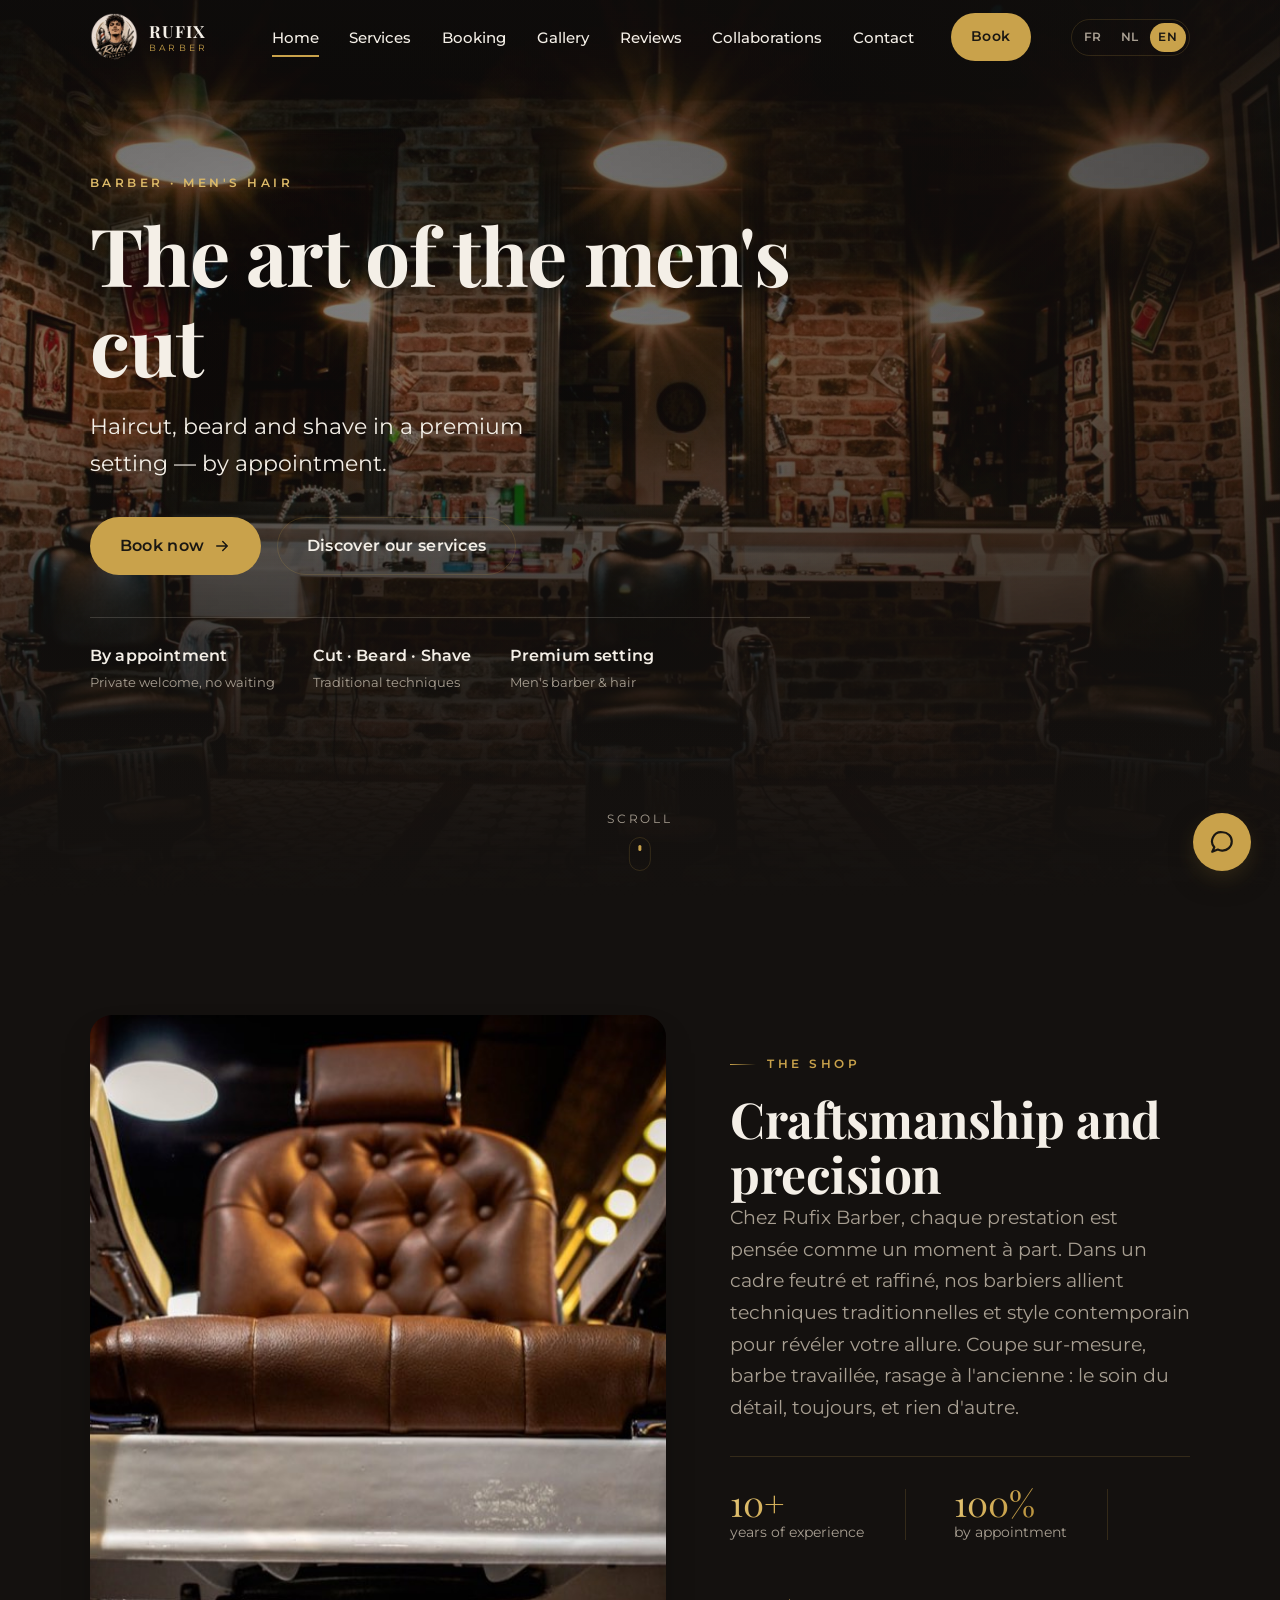
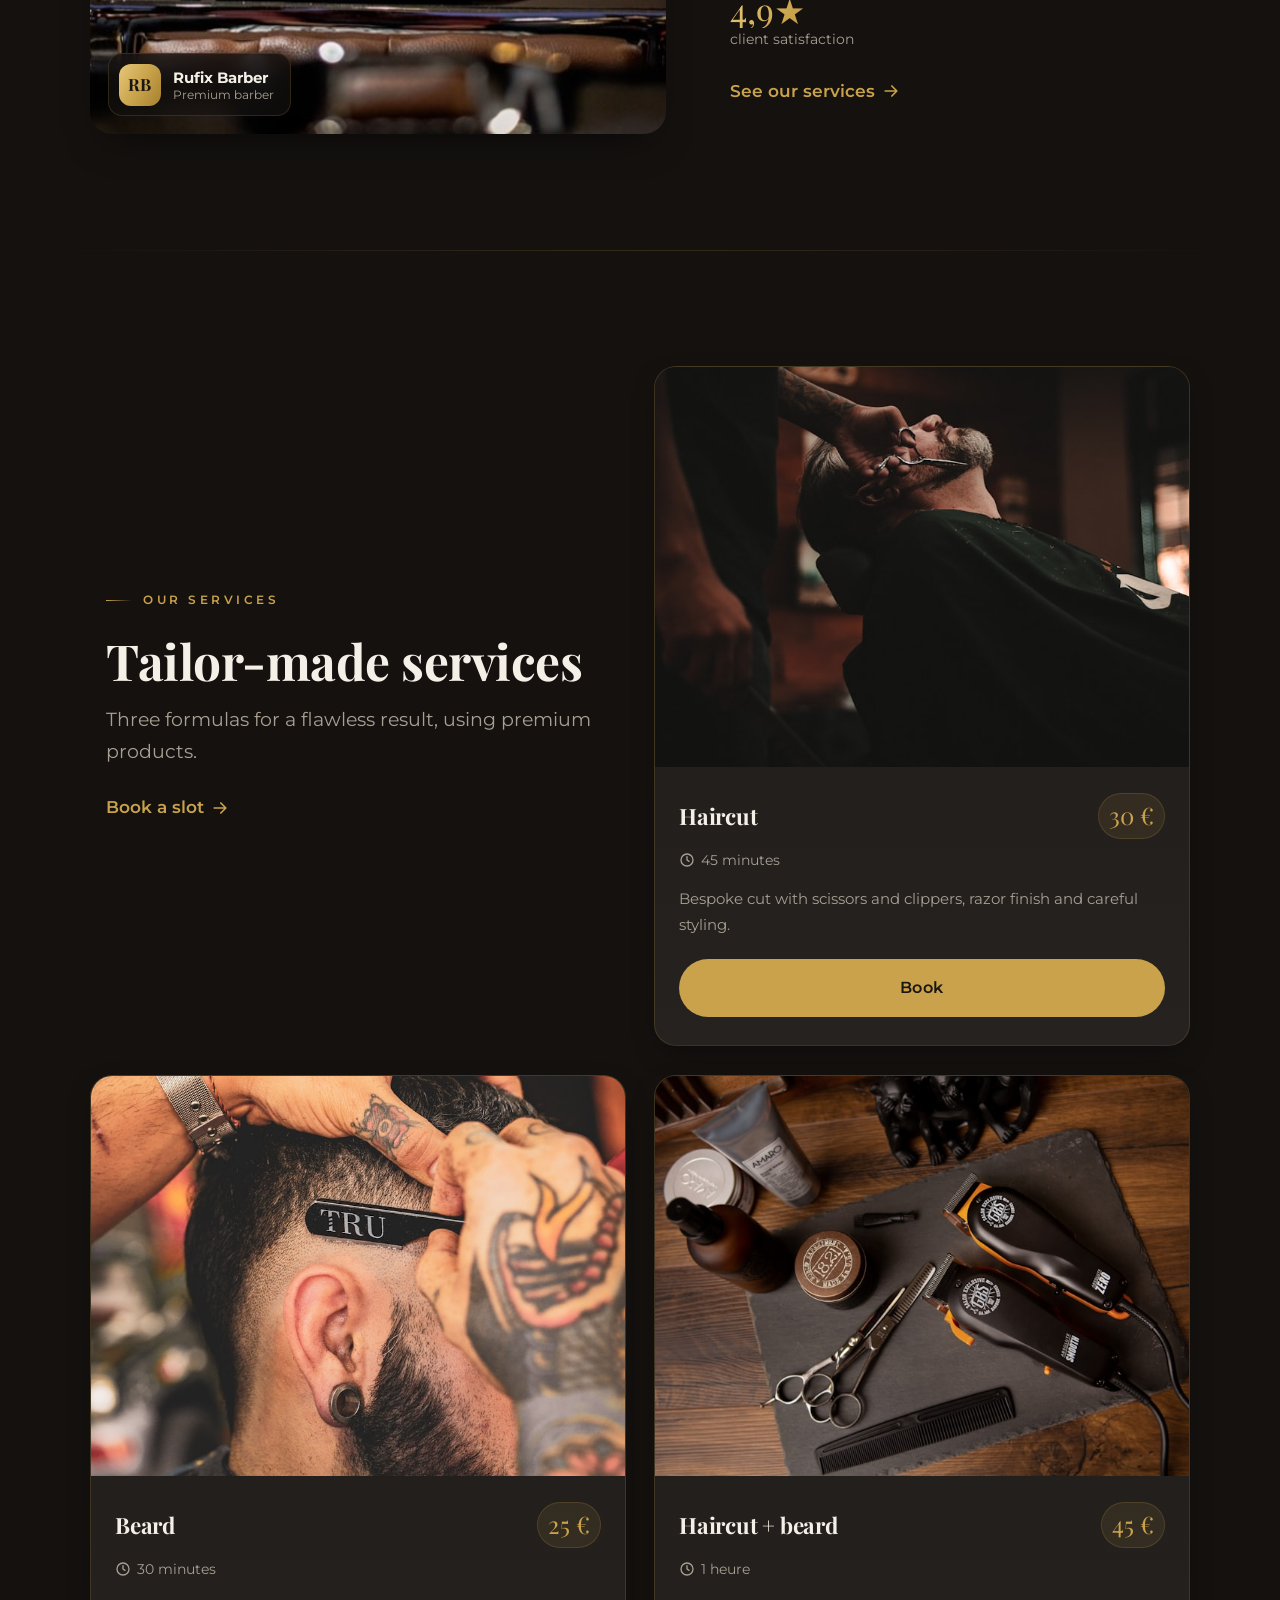
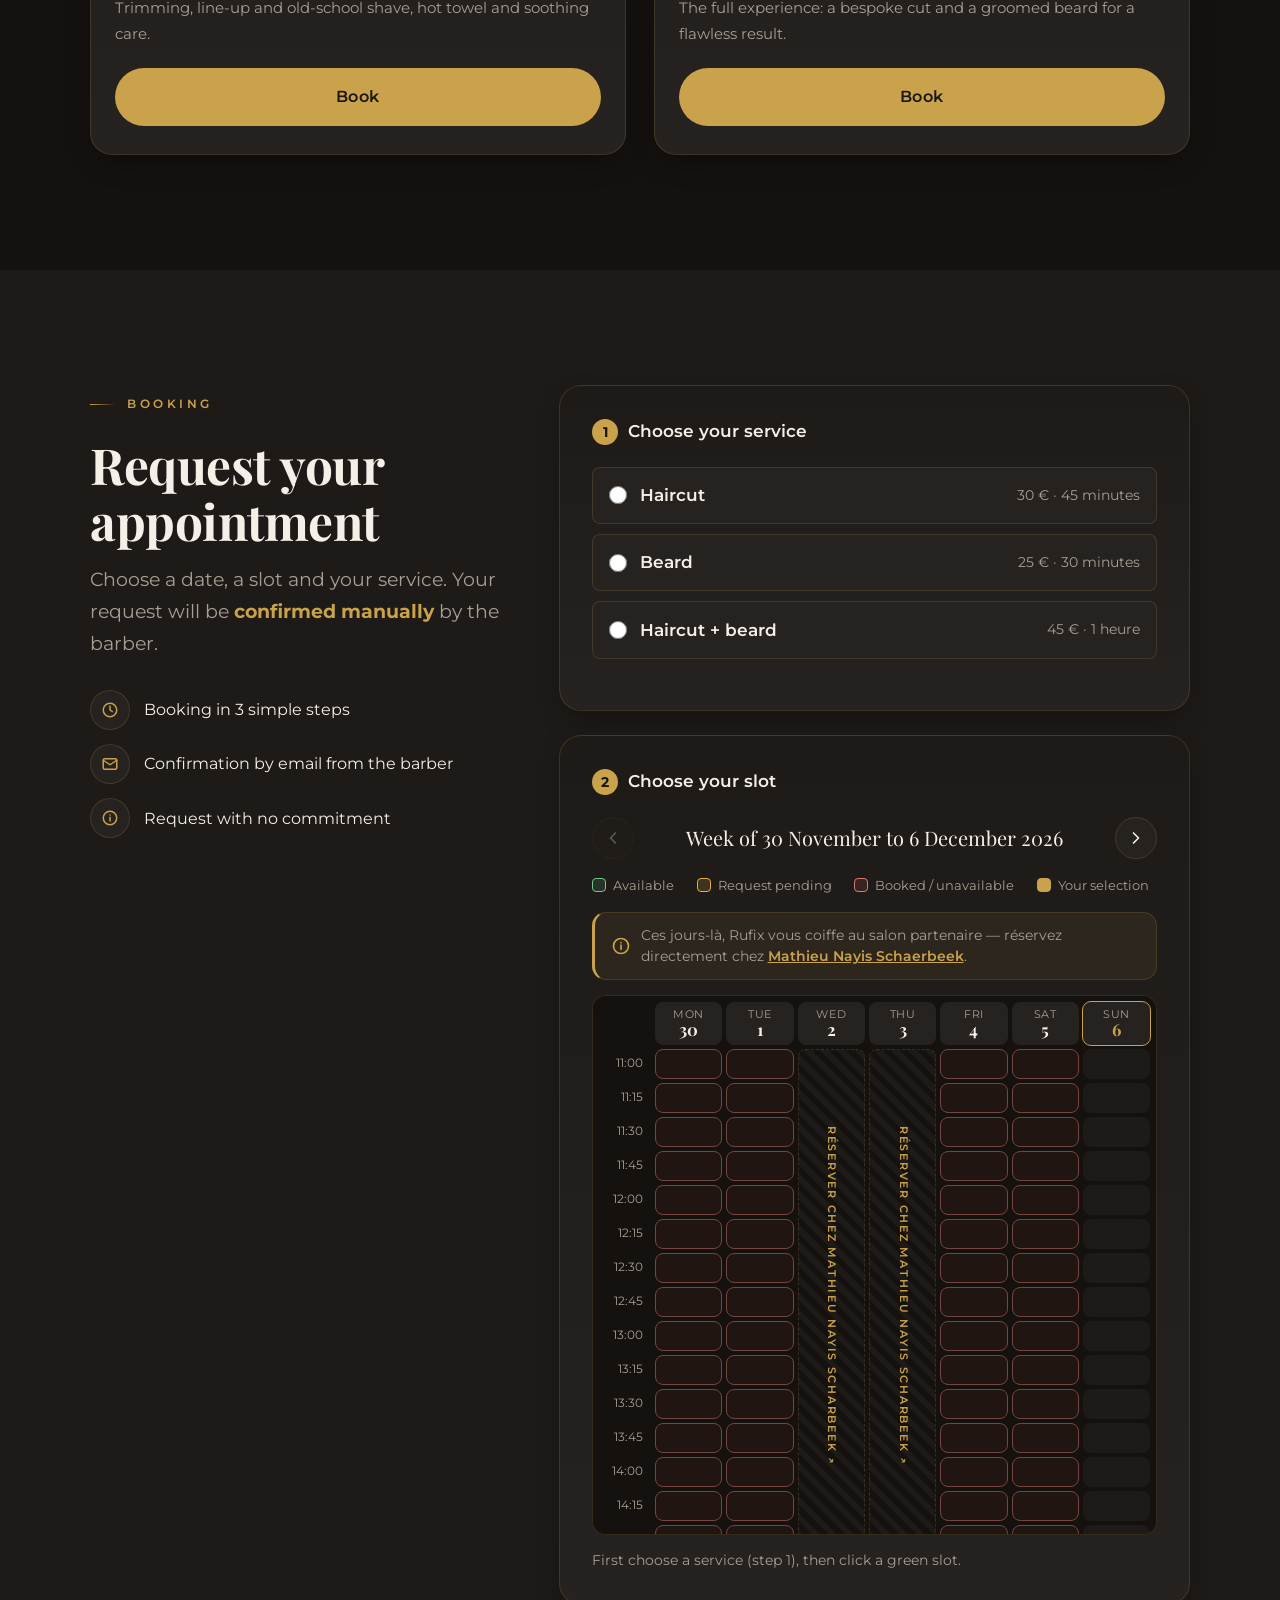
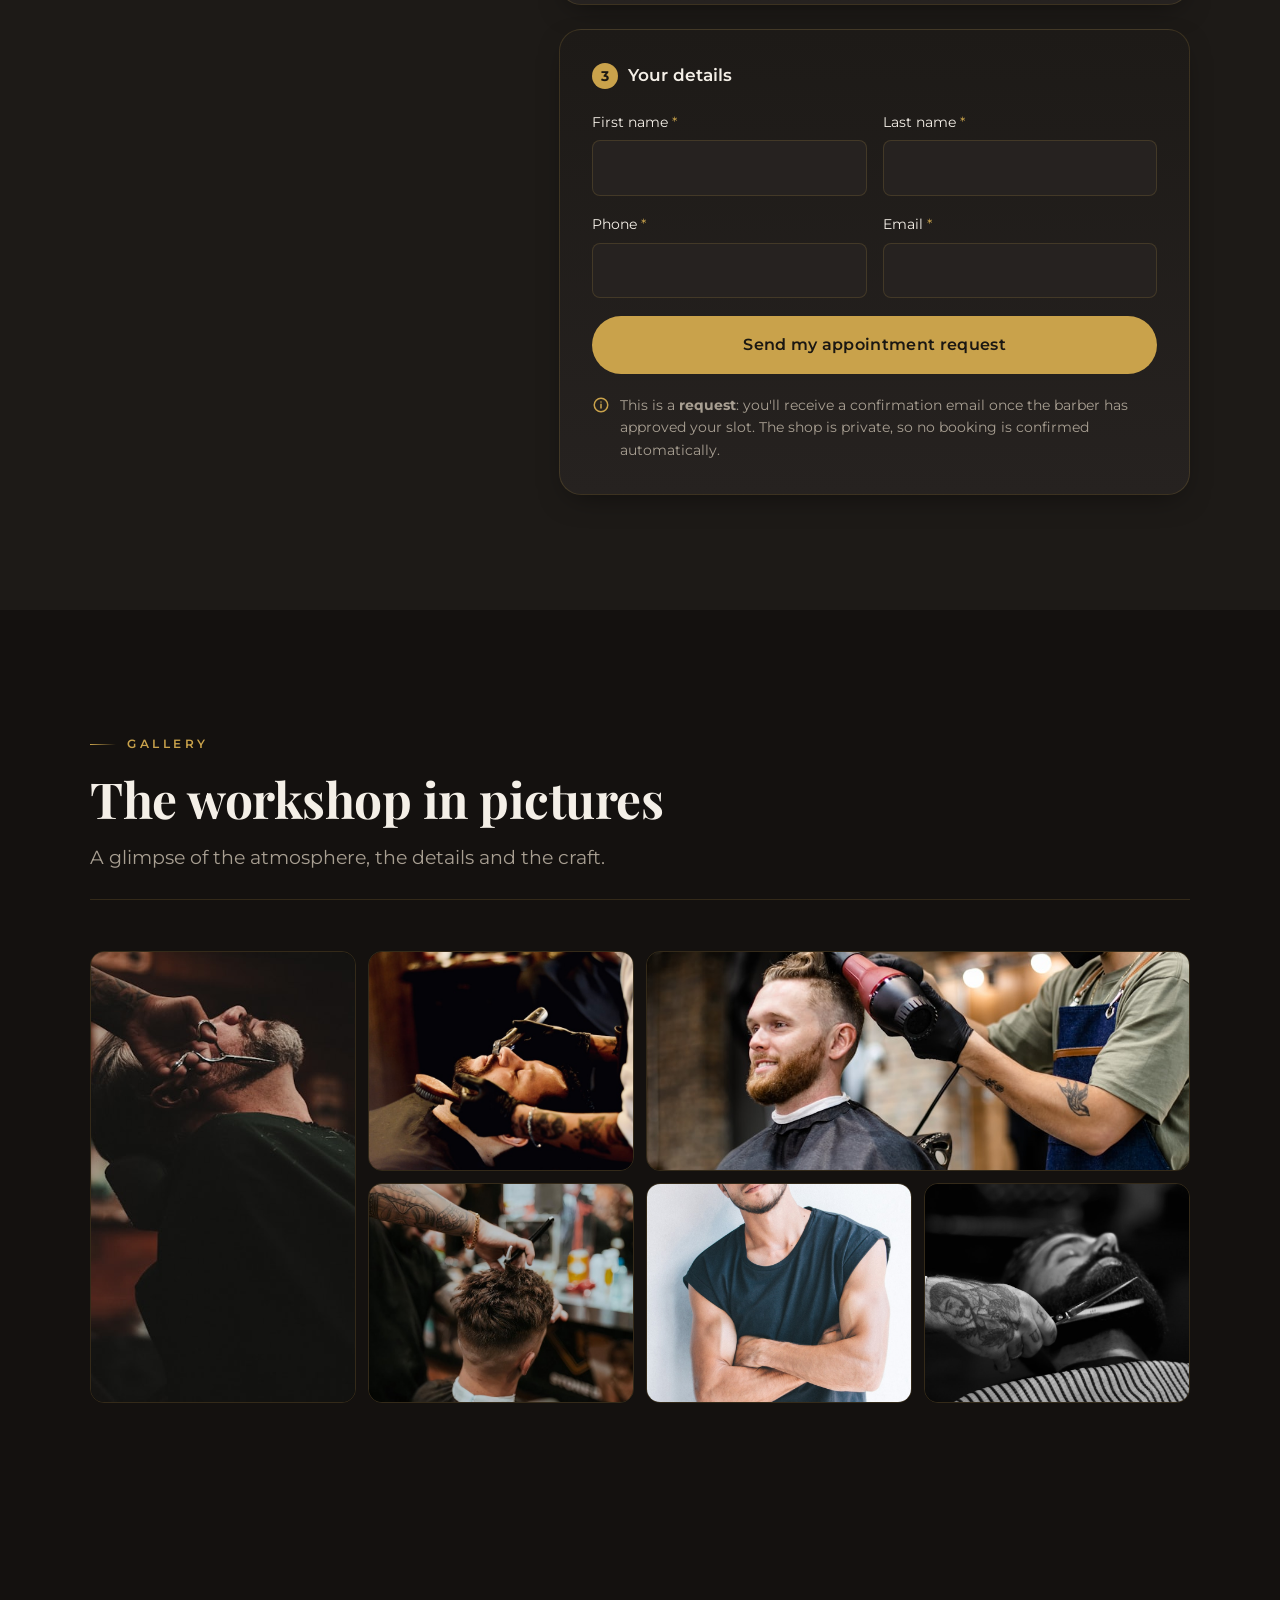
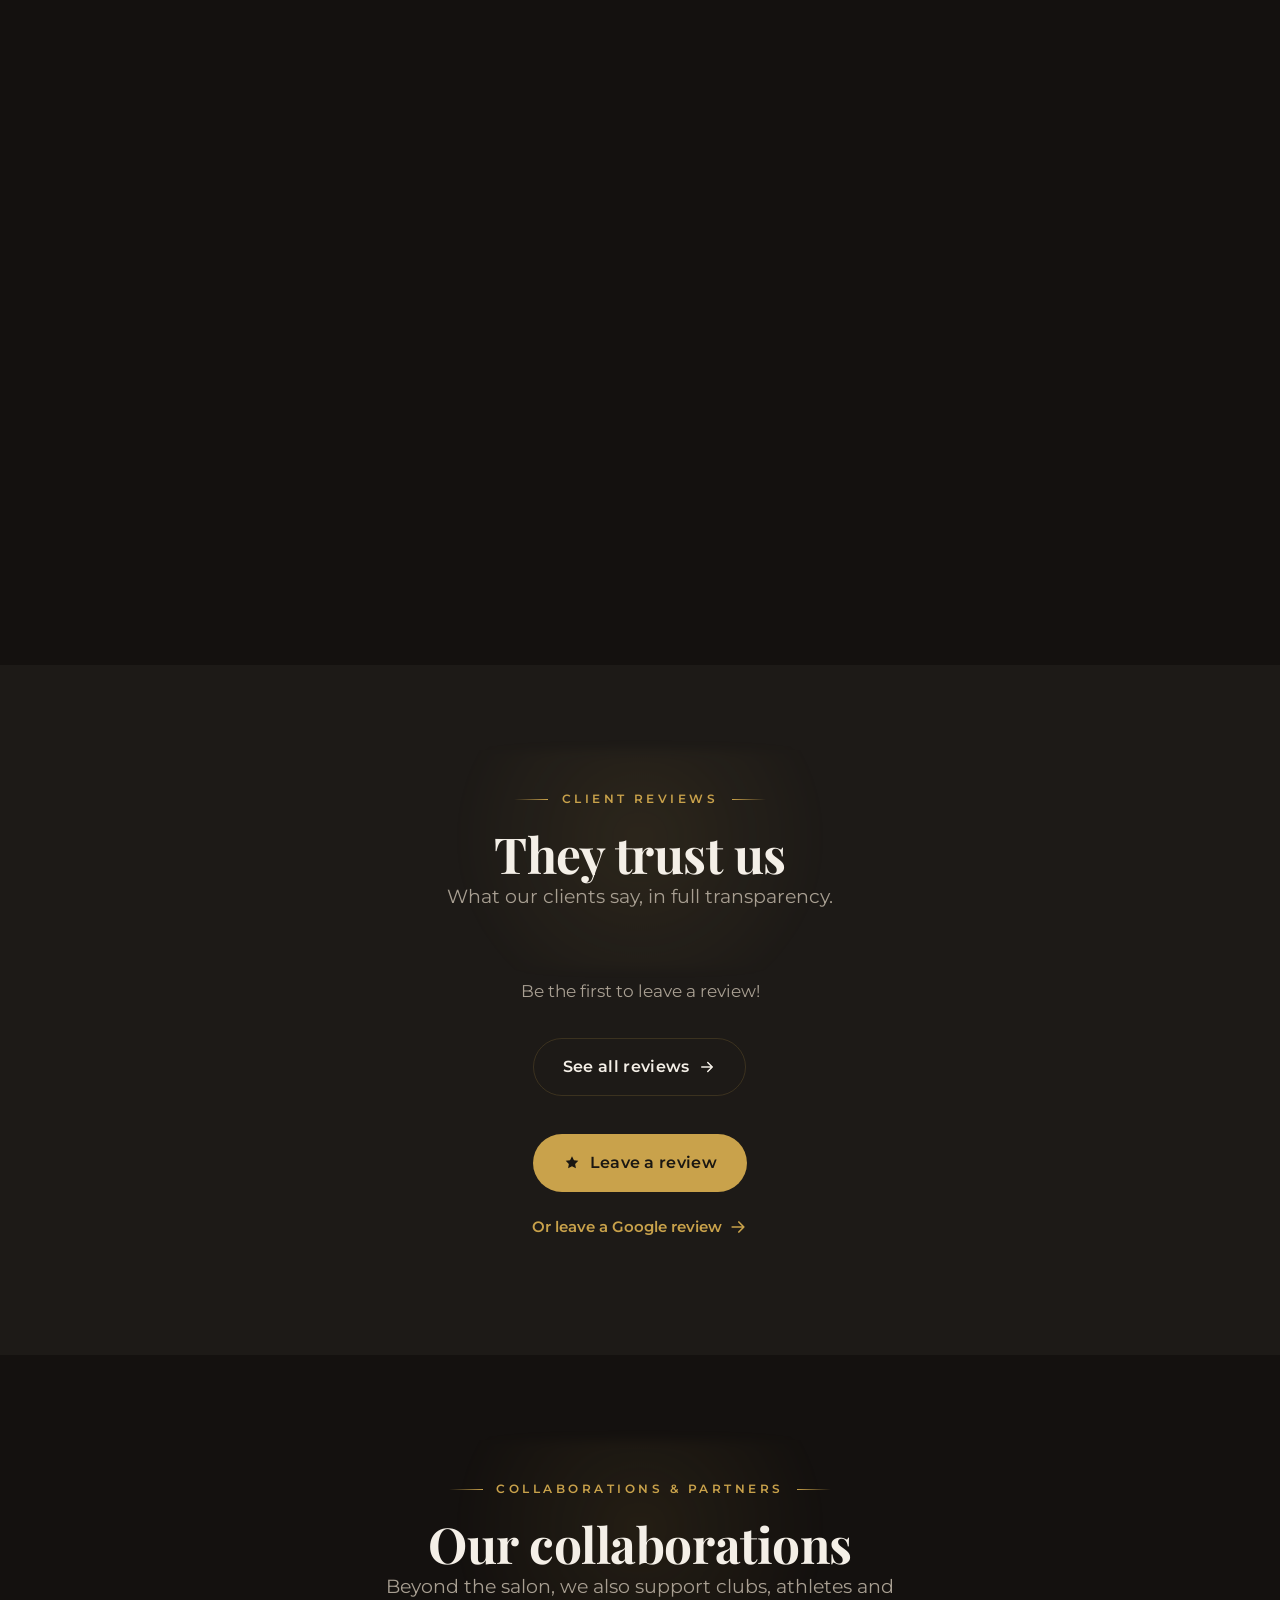
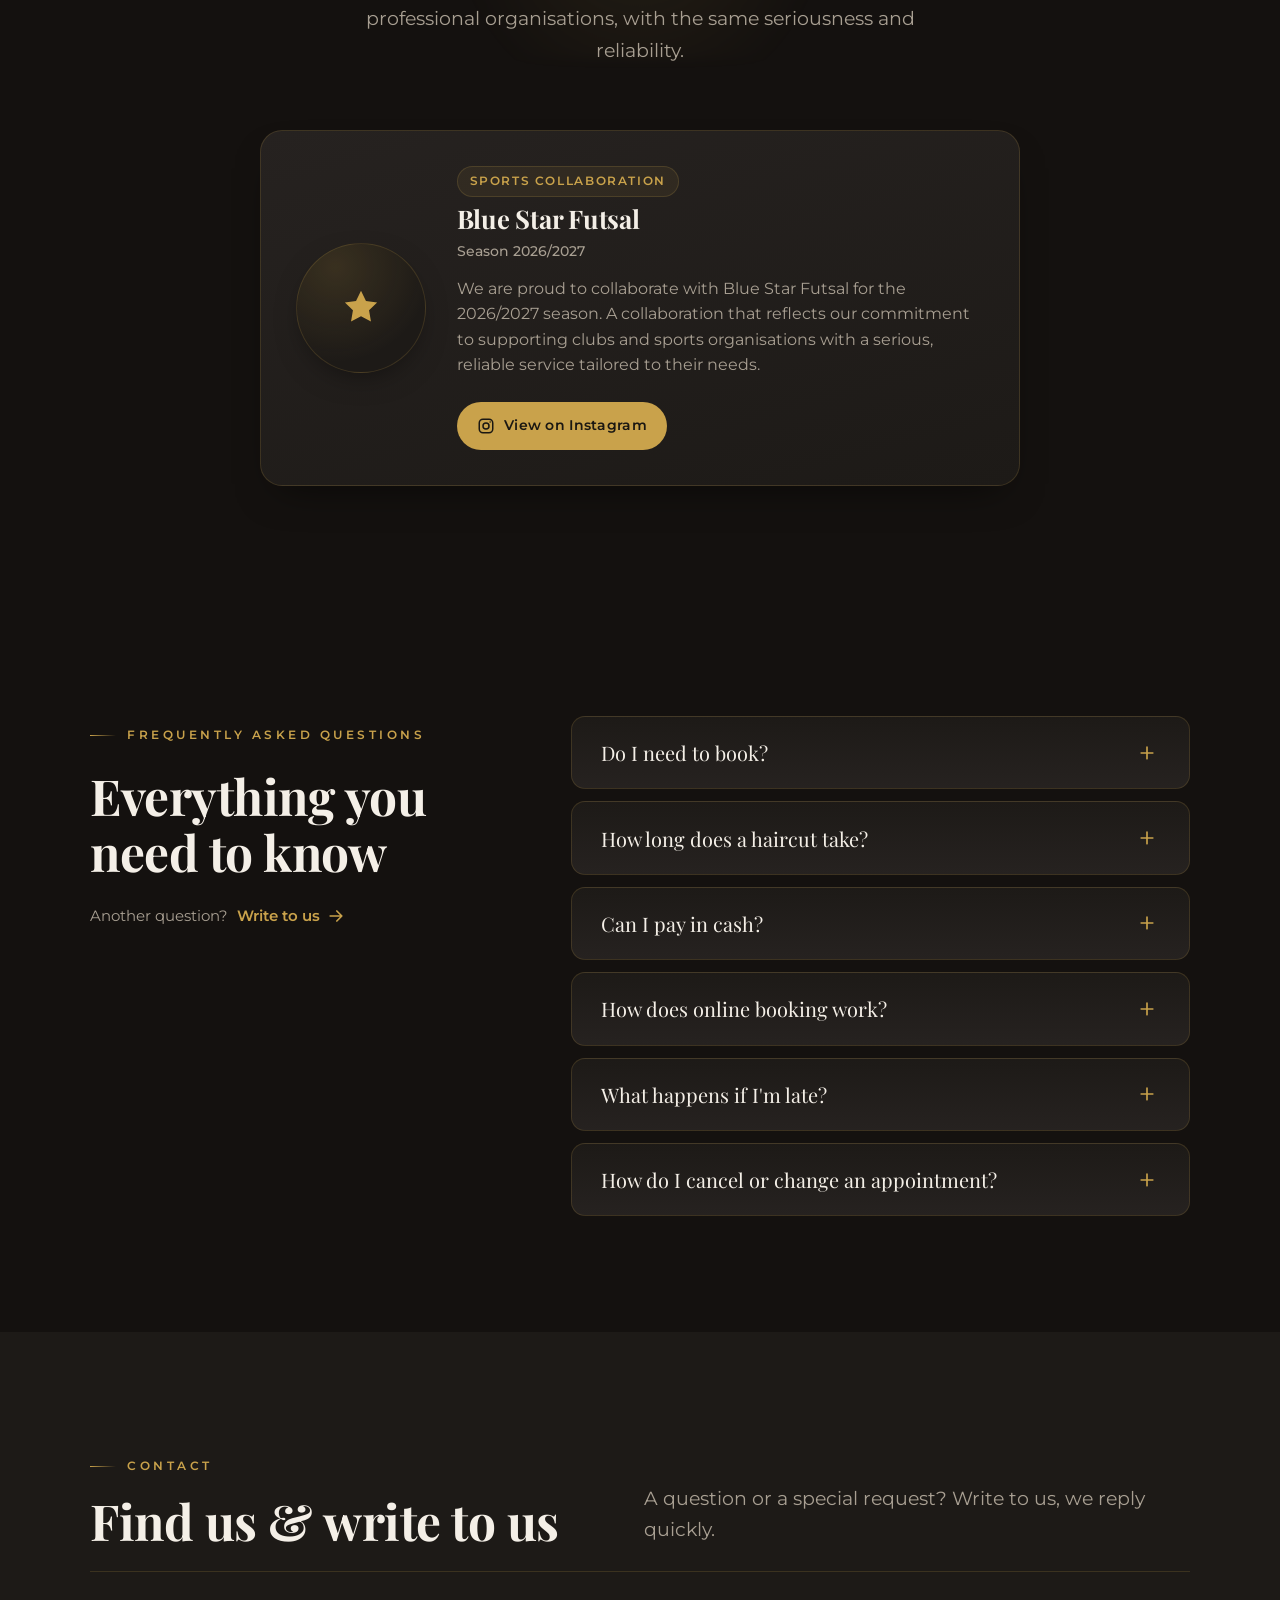
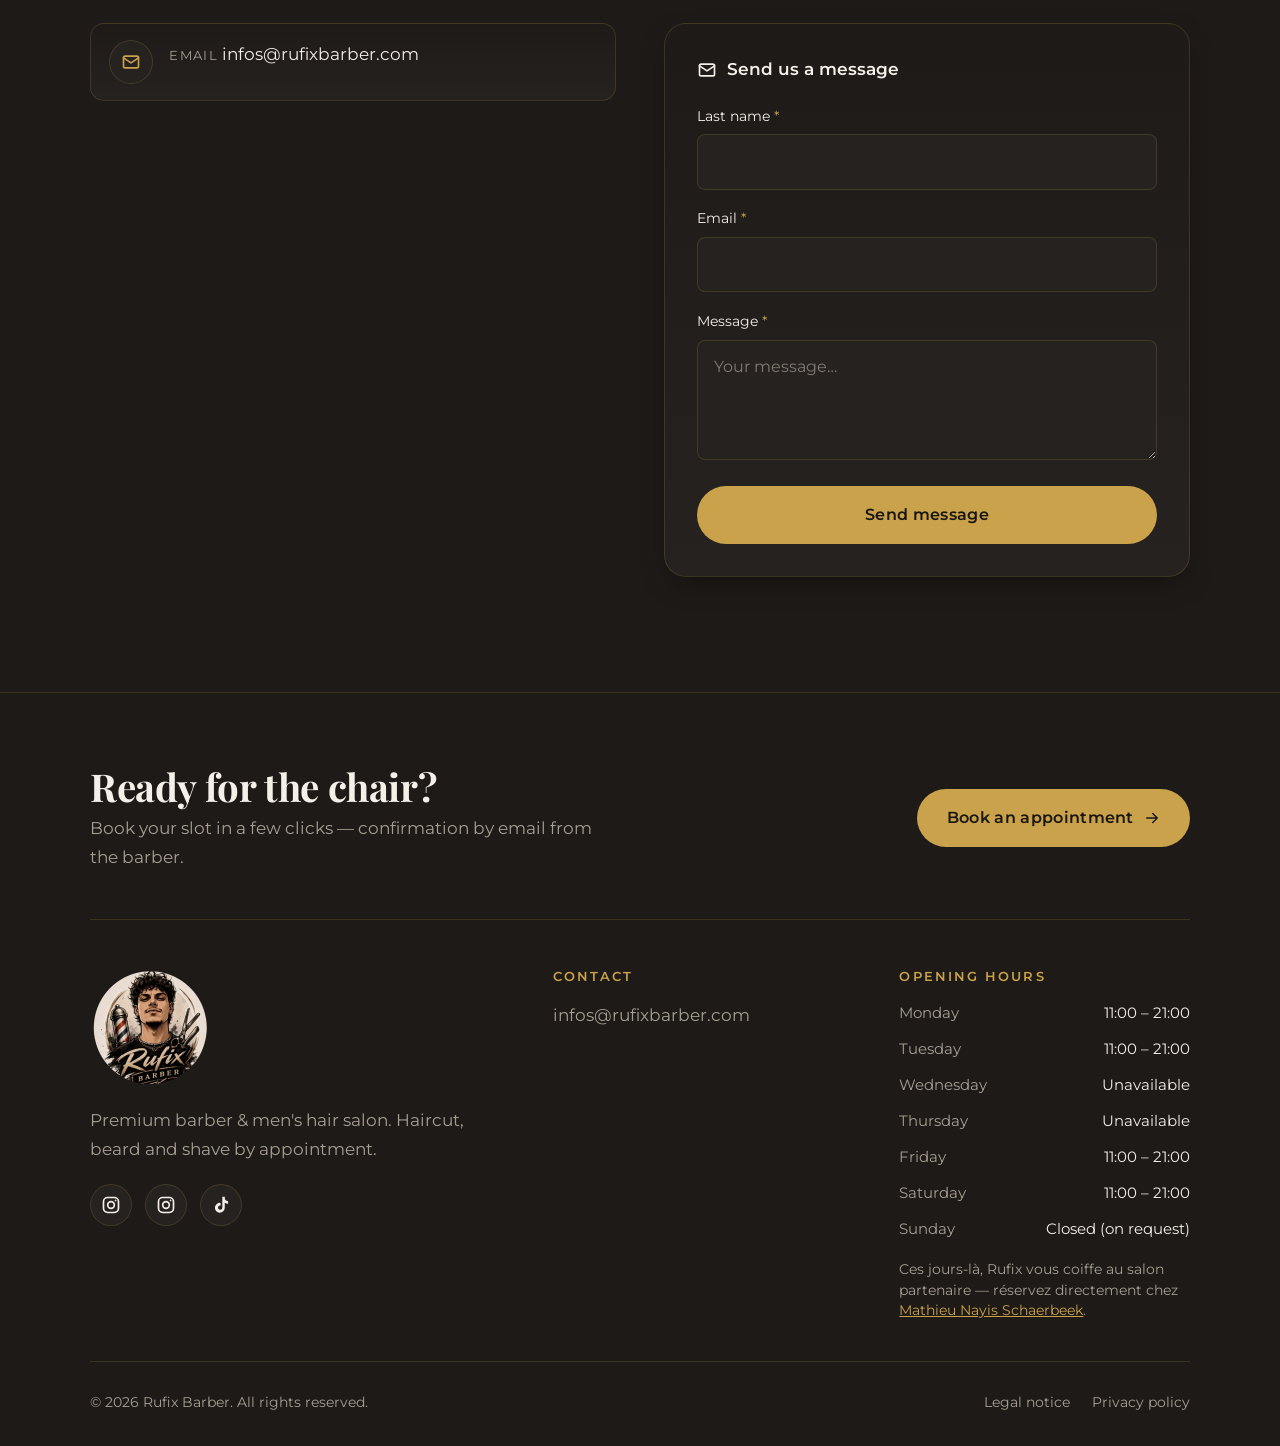
==== commit bdd83c9c: "Collaborations : intégration du logo Blue Star (badge circulaire) + repli étoile - Emblème = badge l" ====
--- a/index.html
+++ b/index.html
@@ -44,9 +44,9 @@
         rel="stylesheet" />
 
   <!-- ========================= Styles ========================= -->
-  <link rel="stylesheet" href="css/base.css?v=20260726p" />
-  <link rel="stylesheet" href="css/components.css?v=20260726p" />
-  <link rel="stylesheet" href="css/animations.css?v=20260726p" />
+  <link rel="stylesheet" href="css/base.css?v=20260726s" />
+  <link rel="stylesheet" href="css/components.css?v=20260726s" />
+  <link rel="stylesheet" href="css/animations.css?v=20260726s" />
 
   <!-- ============= Données structurées (SEO local) =============
        👉 Éditez ces valeurs en même temps que js/config.js.
@@ -639,9 +639,13 @@
 
         <div class="collab-grid" data-reveal>
           <article class="collab-card">
-            <span class="collab-card__emblem" aria-hidden="true">
-              <!-- Emplacement du logo : remplacez ce SVG par <img src="images/blue-star-futsal.png" alt="Blue Star Futsal"> quand le logo sera disponible -->
-              <svg class="icon"><use href="#i-star"></use></svg>
+            <span class="collab-card__emblem">
+              <!-- Dépose le logo dans images/blue-star-united.png (fond transparent de préférence).
+                   Tant qu'il est absent, l'étoile de repli s'affiche automatiquement. -->
+              <img class="collab-card__logo" src="images/blue-star-united.png"
+                   alt="Logo Blue Star United Football Club" loading="lazy" decoding="async"
+                   onerror="var f=this.parentNode.querySelector('.collab-card__emblem-fallback');if(f){f.hidden=false;}this.remove();" />
+              <span class="collab-card__emblem-fallback" hidden aria-hidden="true"><svg class="icon"><use href="#i-star"></use></svg></span>
             </span>
             <div class="collab-card__body">
               <span class="collab-card__tag" data-i18n="collab.sport">Collaboration sportive</span>
@@ -899,11 +903,11 @@
        Si les clés ne sont pas renseignées dans config.js, le site
        bascule automatiquement sur le repli mailto (aucune erreur). -->
   <script src="https://cdn.jsdelivr.net/npm/@emailjs/browser@4/dist/email.min.js" defer></script>
-  <script src="js/config.js?v=20260726p" defer></script>
-  <script src="js/i18n.js?v=20260726p" defer></script>
-  <script src="js/booking.js?v=20260726p" defer></script>
-  <script src="js/reviews.js?v=20260726p" defer></script>
-  <script src="js/main.js?v=20260726p" defer></script>
-  <script src="js/assistant.js?v=20260726p" defer></script>
+  <script src="js/config.js?v=20260726s" defer></script>
+  <script src="js/i18n.js?v=20260726s" defer></script>
+  <script src="js/booking.js?v=20260726s" defer></script>
+  <script src="js/reviews.js?v=20260726s" defer></script>
+  <script src="js/main.js?v=20260726s" defer></script>
+  <script src="js/assistant.js?v=20260726s" defer></script>
 </body>
 </html>
--- a/css/components.css
+++ b/css/components.css
@@ -1792,13 +1792,17 @@
 }
 .collab-card:hover { transform: translateY(-5px); border-color: rgba(201,162,75,0.45); box-shadow: var(--shadow-hover); }
 .collab-card__emblem {
-  flex-shrink: 0; width: 76px; height: 76px; border-radius: 18px;
-  display: grid; place-items: center; color: var(--color-accent);
-  background: radial-gradient(120% 120% at 30% 20%, rgba(201,162,75,0.22), transparent 70%), var(--color-surface);
-  border: 1px solid var(--color-line);
-}
-.collab-card__emblem .icon { width: 38px; height: 38px; }
-.collab-card__emblem img { width: 100%; height: 100%; object-fit: contain; border-radius: 18px; }
+  flex-shrink: 0; width: clamp(100px, 24vw, 130px); aspect-ratio: 1; border-radius: 50%;
+  position: relative; overflow: hidden; display: grid; place-items: center;
+  background: radial-gradient(120% 120% at 30% 18%, rgba(201,162,75,0.16), transparent 62%), var(--color-surface);
+  border: 1px solid var(--color-line); box-shadow: var(--shadow-soft);
+  transition: transform var(--t-med) var(--ease);
+}
+.collab-card:hover .collab-card__emblem { transform: scale(1.03); }
+.collab-card__logo { width: 100%; height: 100%; object-fit: cover; }
+.collab-card__emblem-fallback { display: grid; place-items: center; color: var(--color-accent); }
+.collab-card__emblem-fallback[hidden] { display: none; }
+.collab-card__emblem-fallback .icon { width: 46px; height: 46px; }
 .collab-card__body { min-width: 0; display: flex; flex-direction: column; align-items: flex-start; gap: 0.45rem; }
 .collab-card__tag {
   display: inline-flex; align-items: center; gap: 0.4rem;
@@ -1813,6 +1817,5 @@
 .collab-card__body .btn { margin-top: 0.1rem; }
 @media (max-width: 560px) {
   .collab-card { grid-template-columns: 1fr; justify-items: start; }
-  .collab-card__emblem { width: 64px; height: 64px; }
-  .collab-card__emblem .icon { width: 32px; height: 32px; }
-}
+  .collab-card__emblem { width: clamp(88px, 30vw, 108px); }
+}
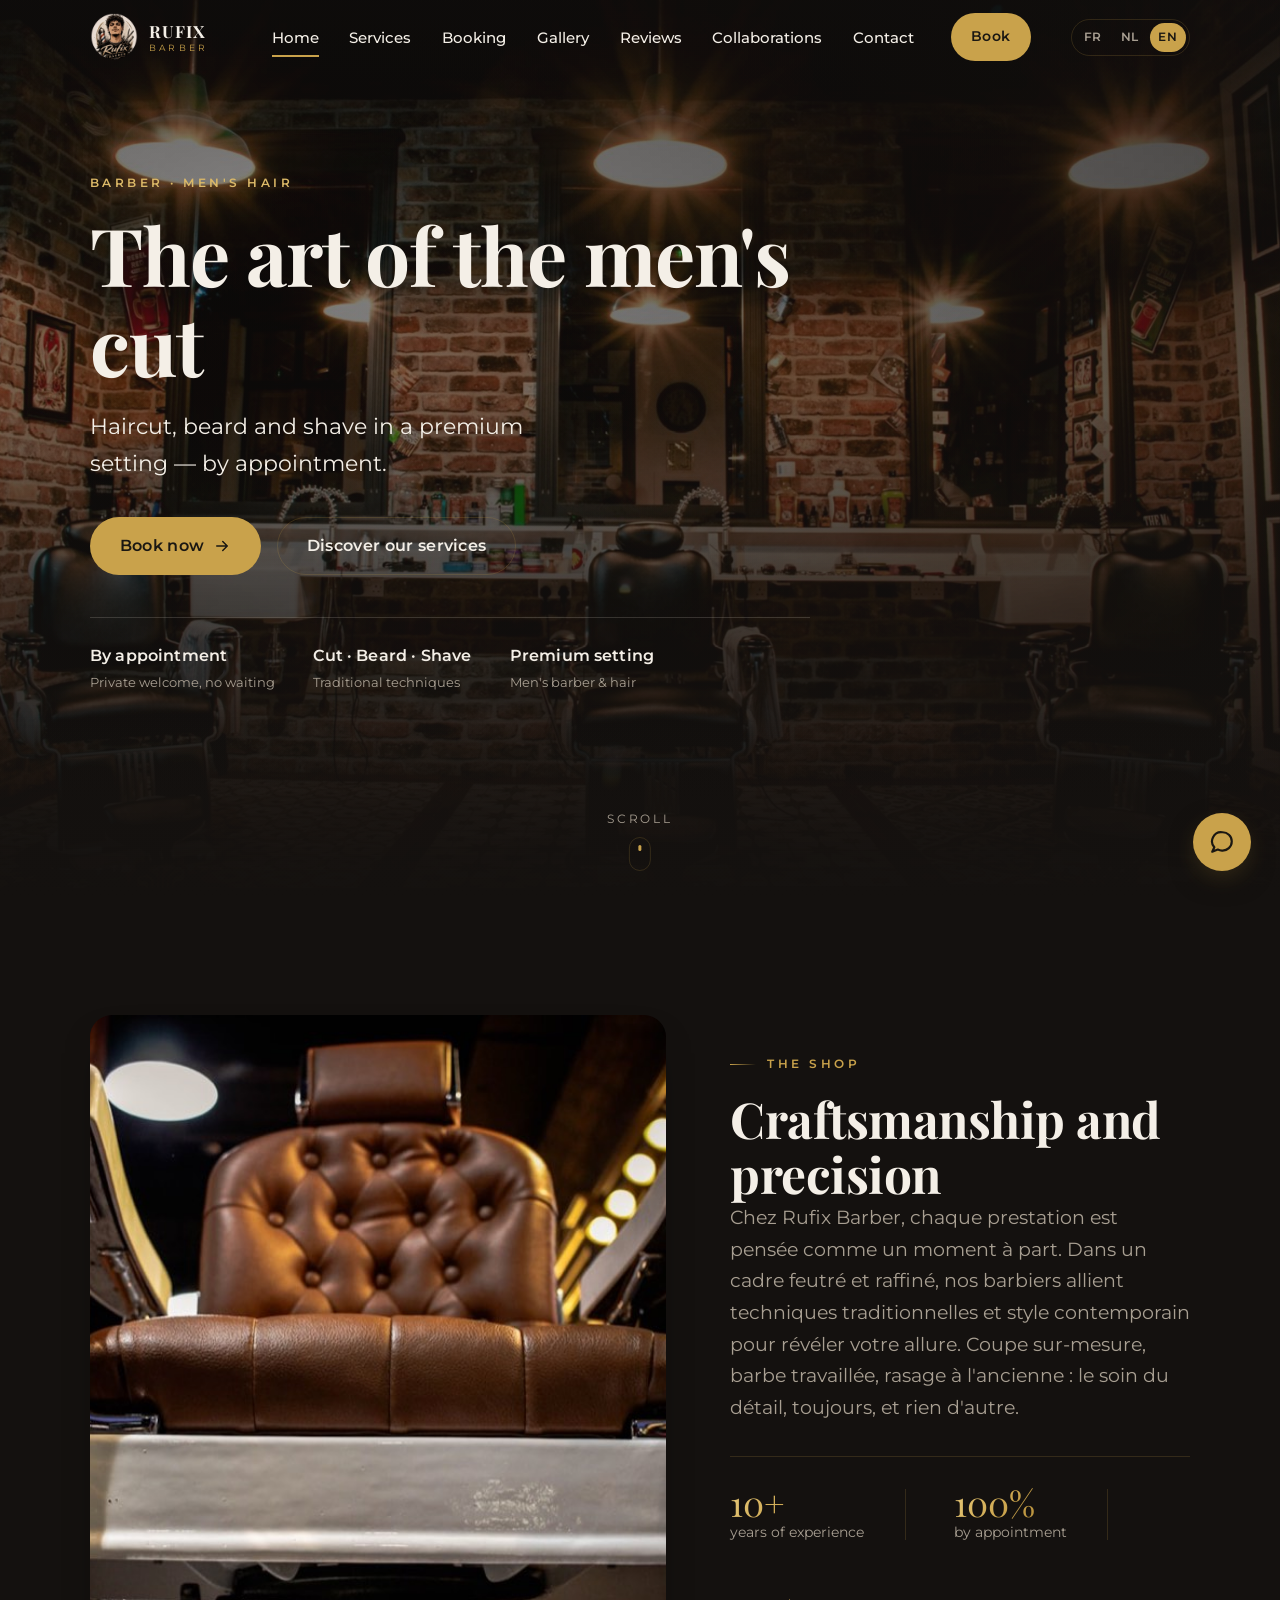
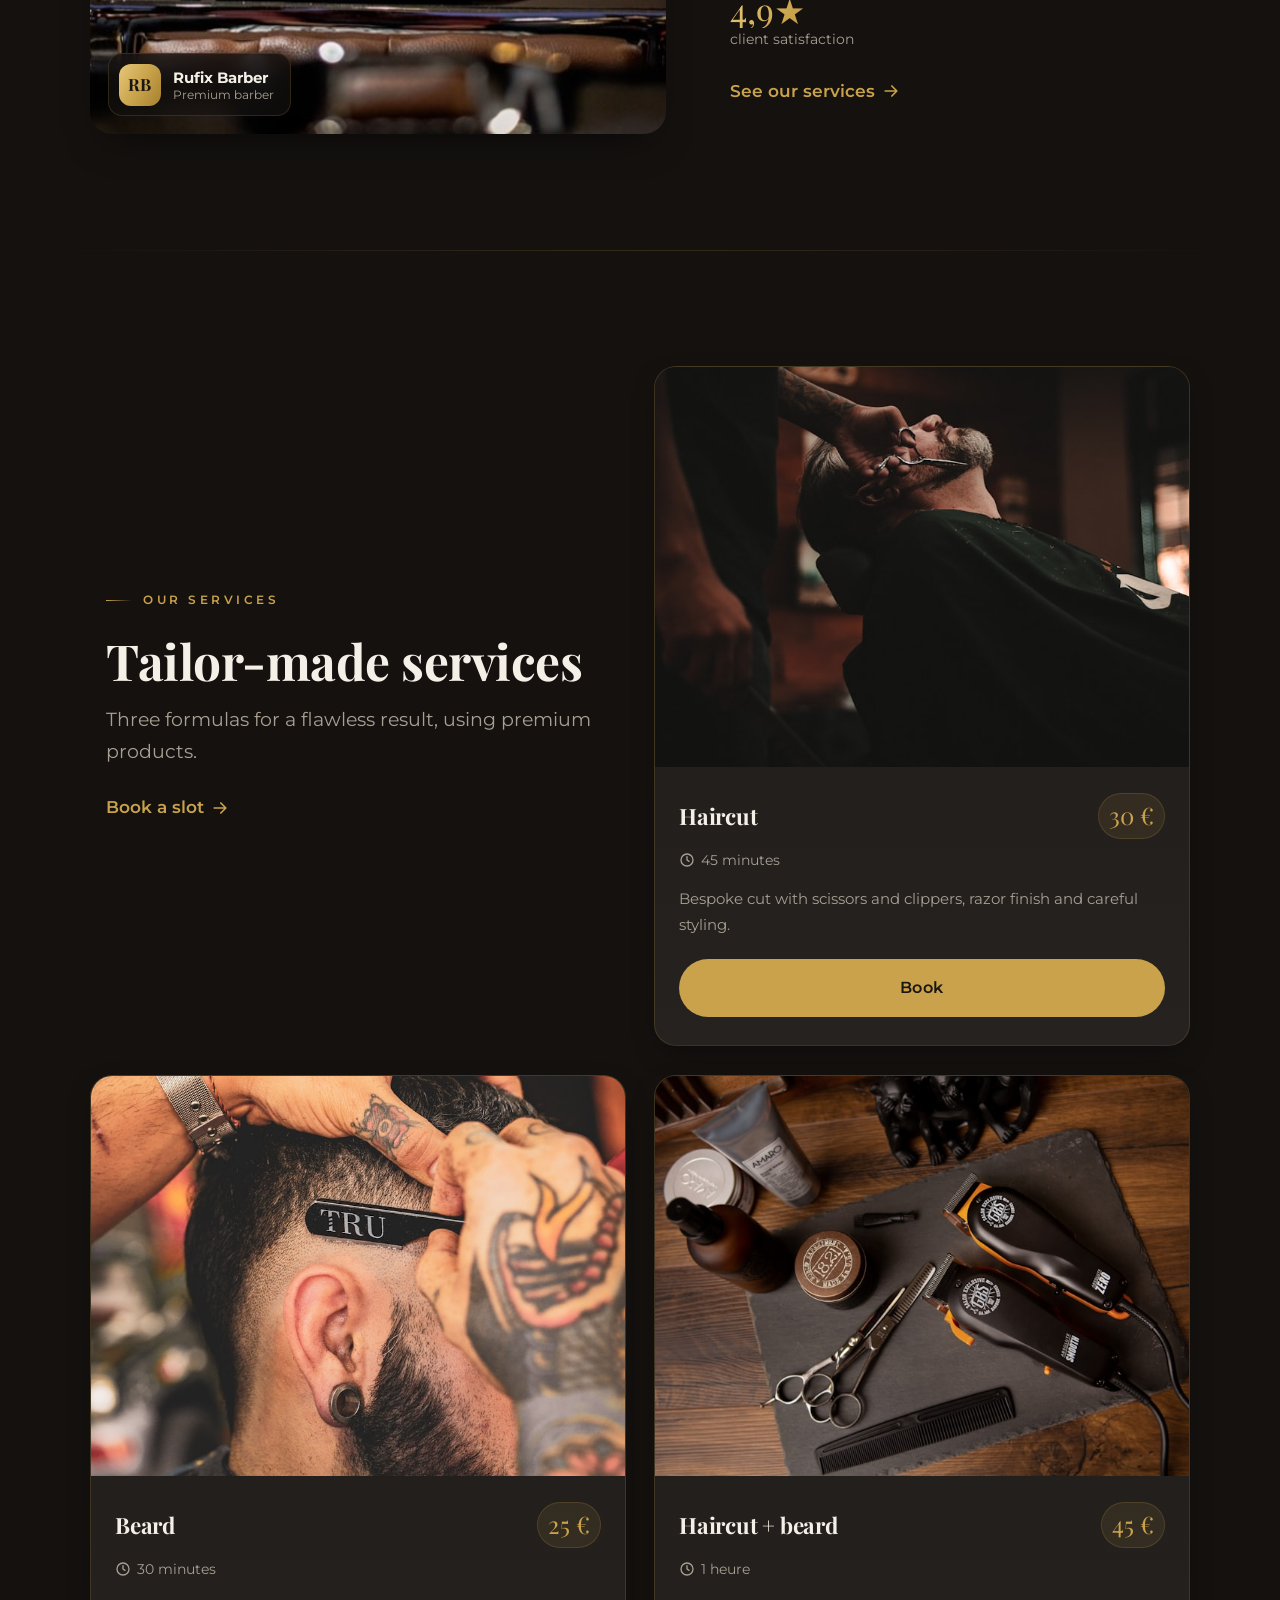
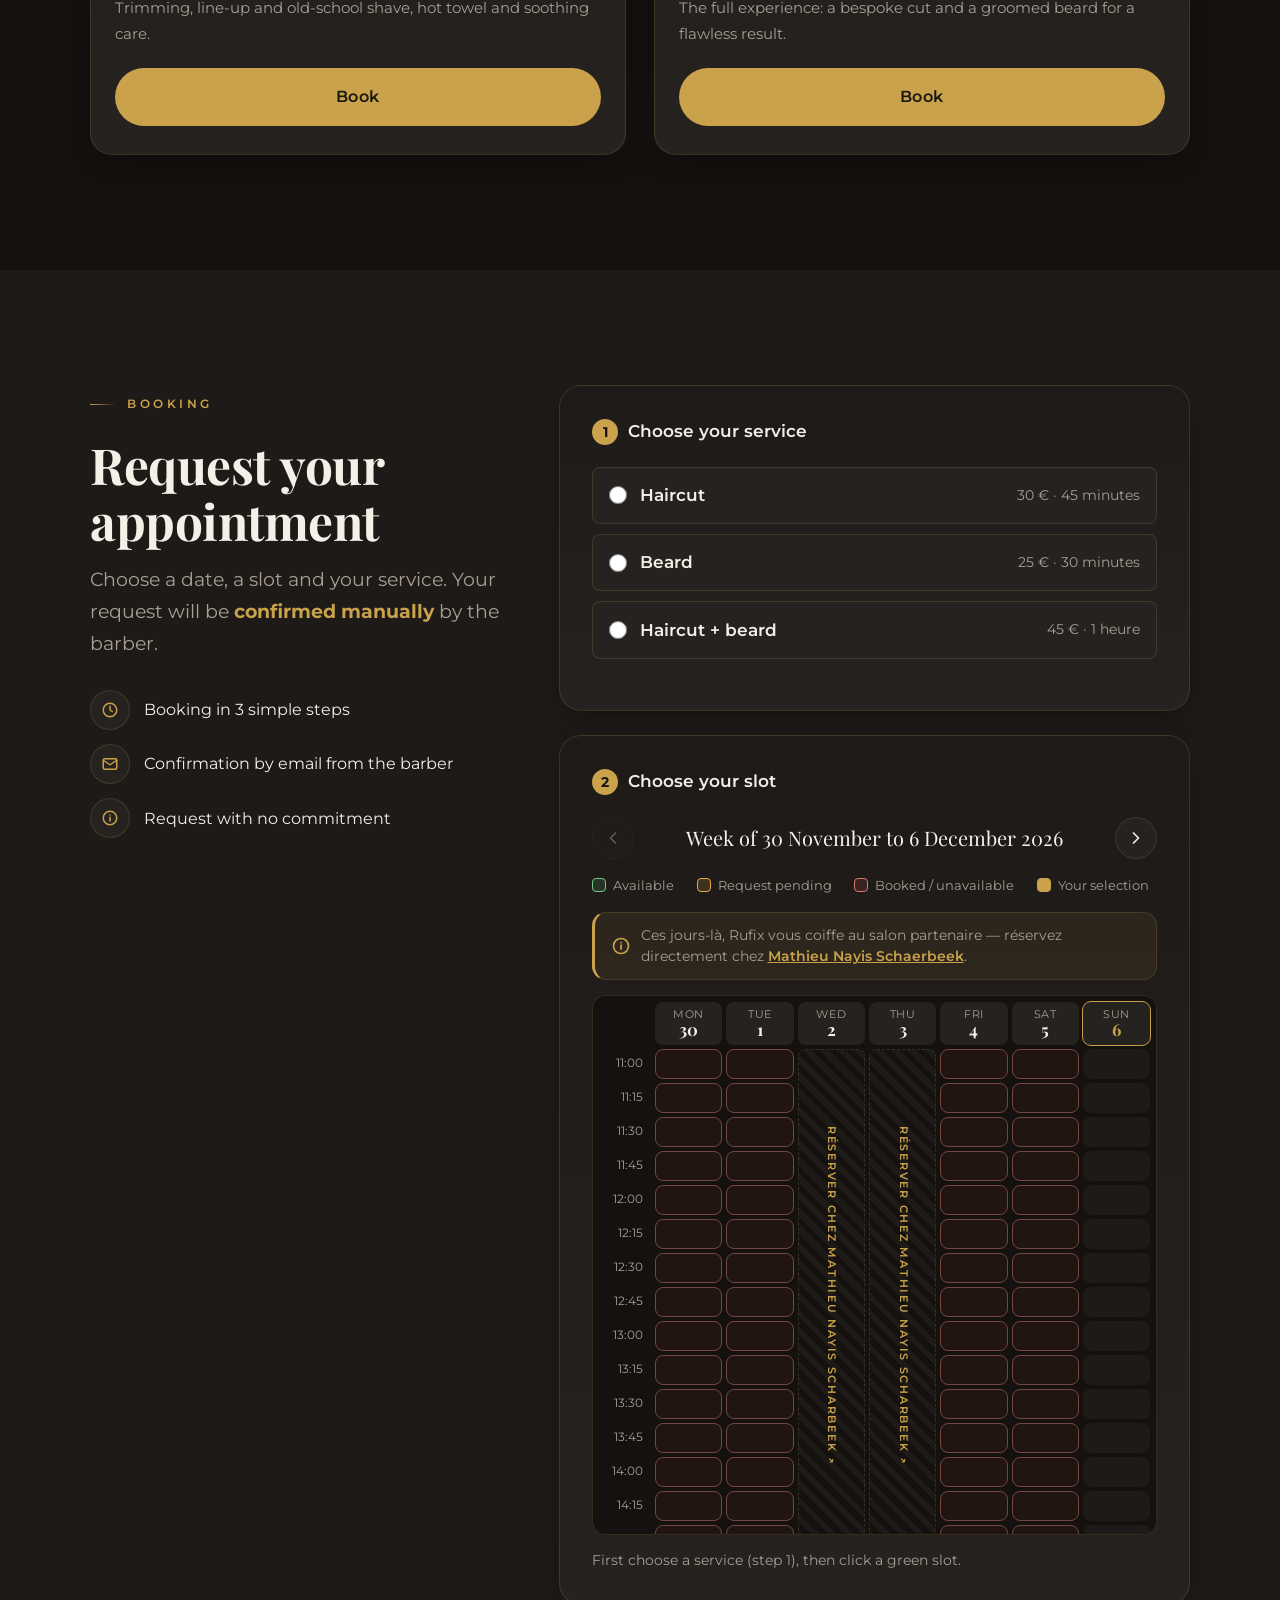
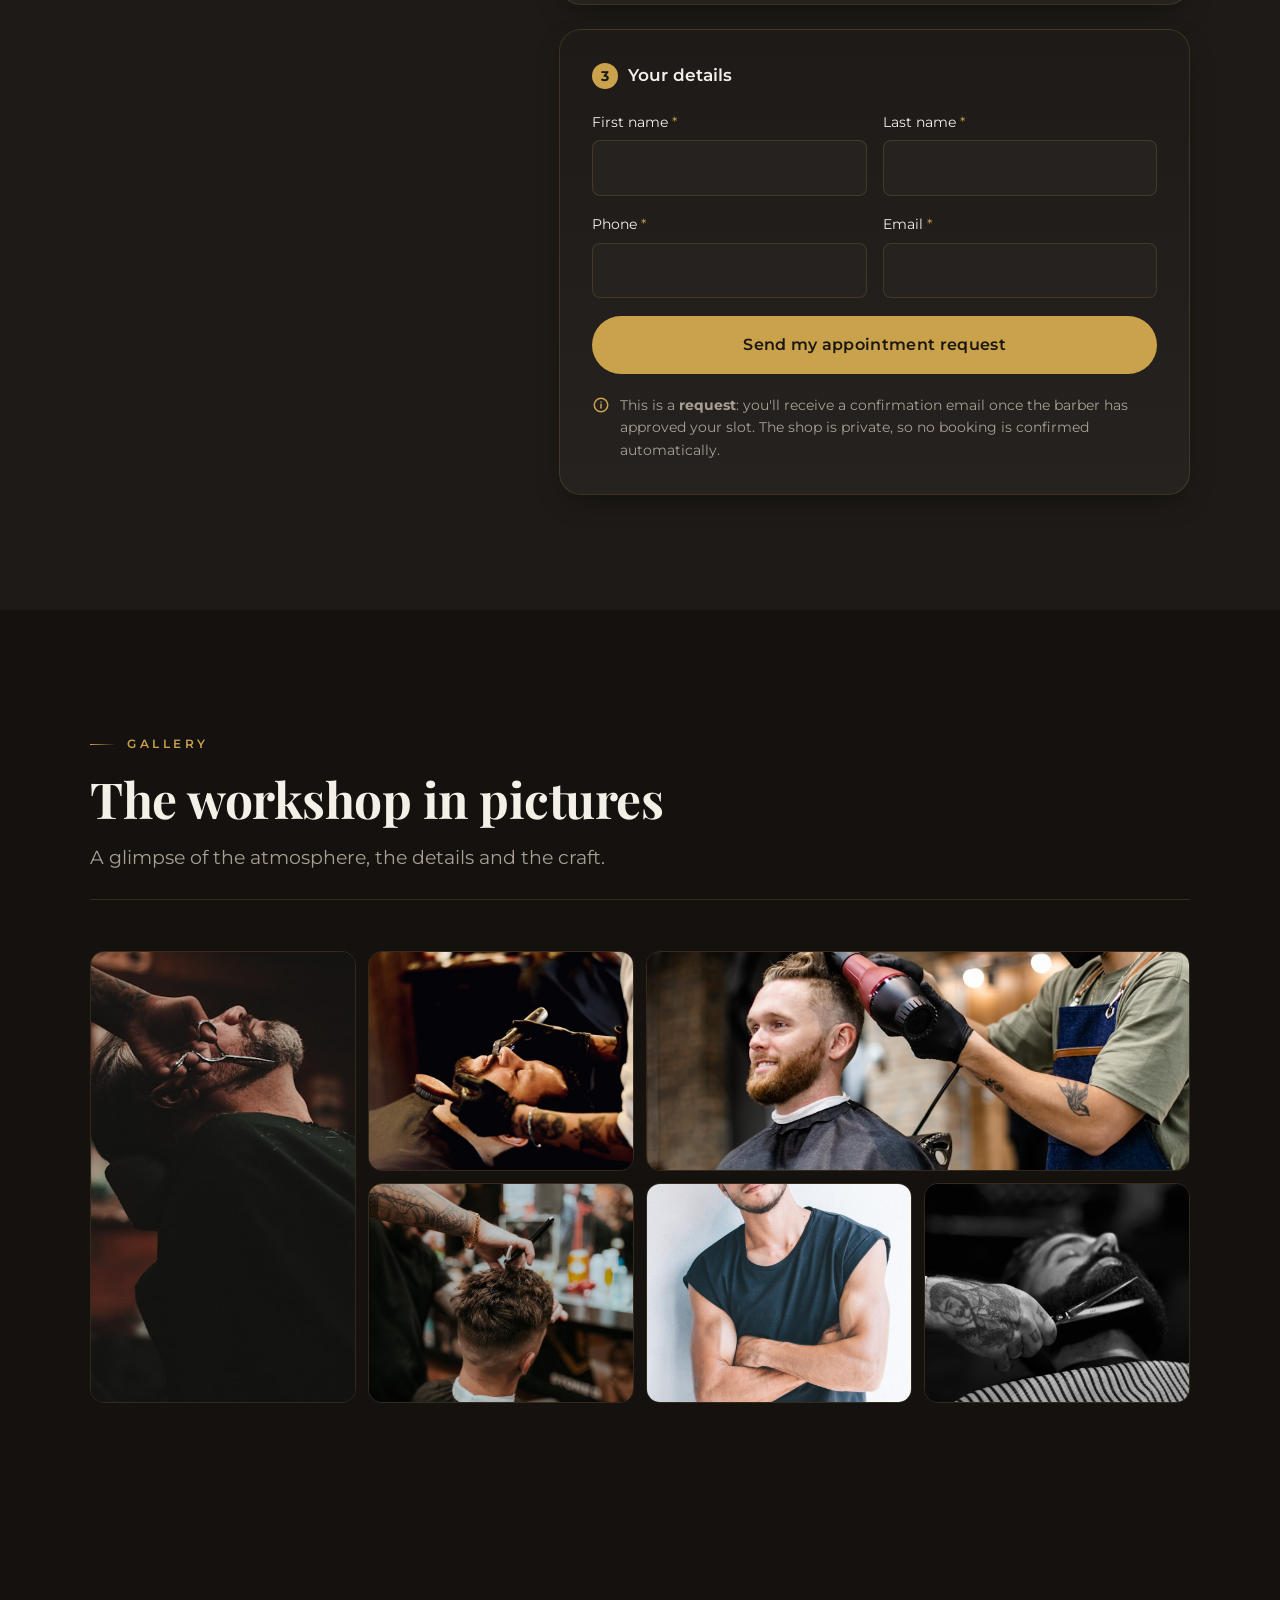
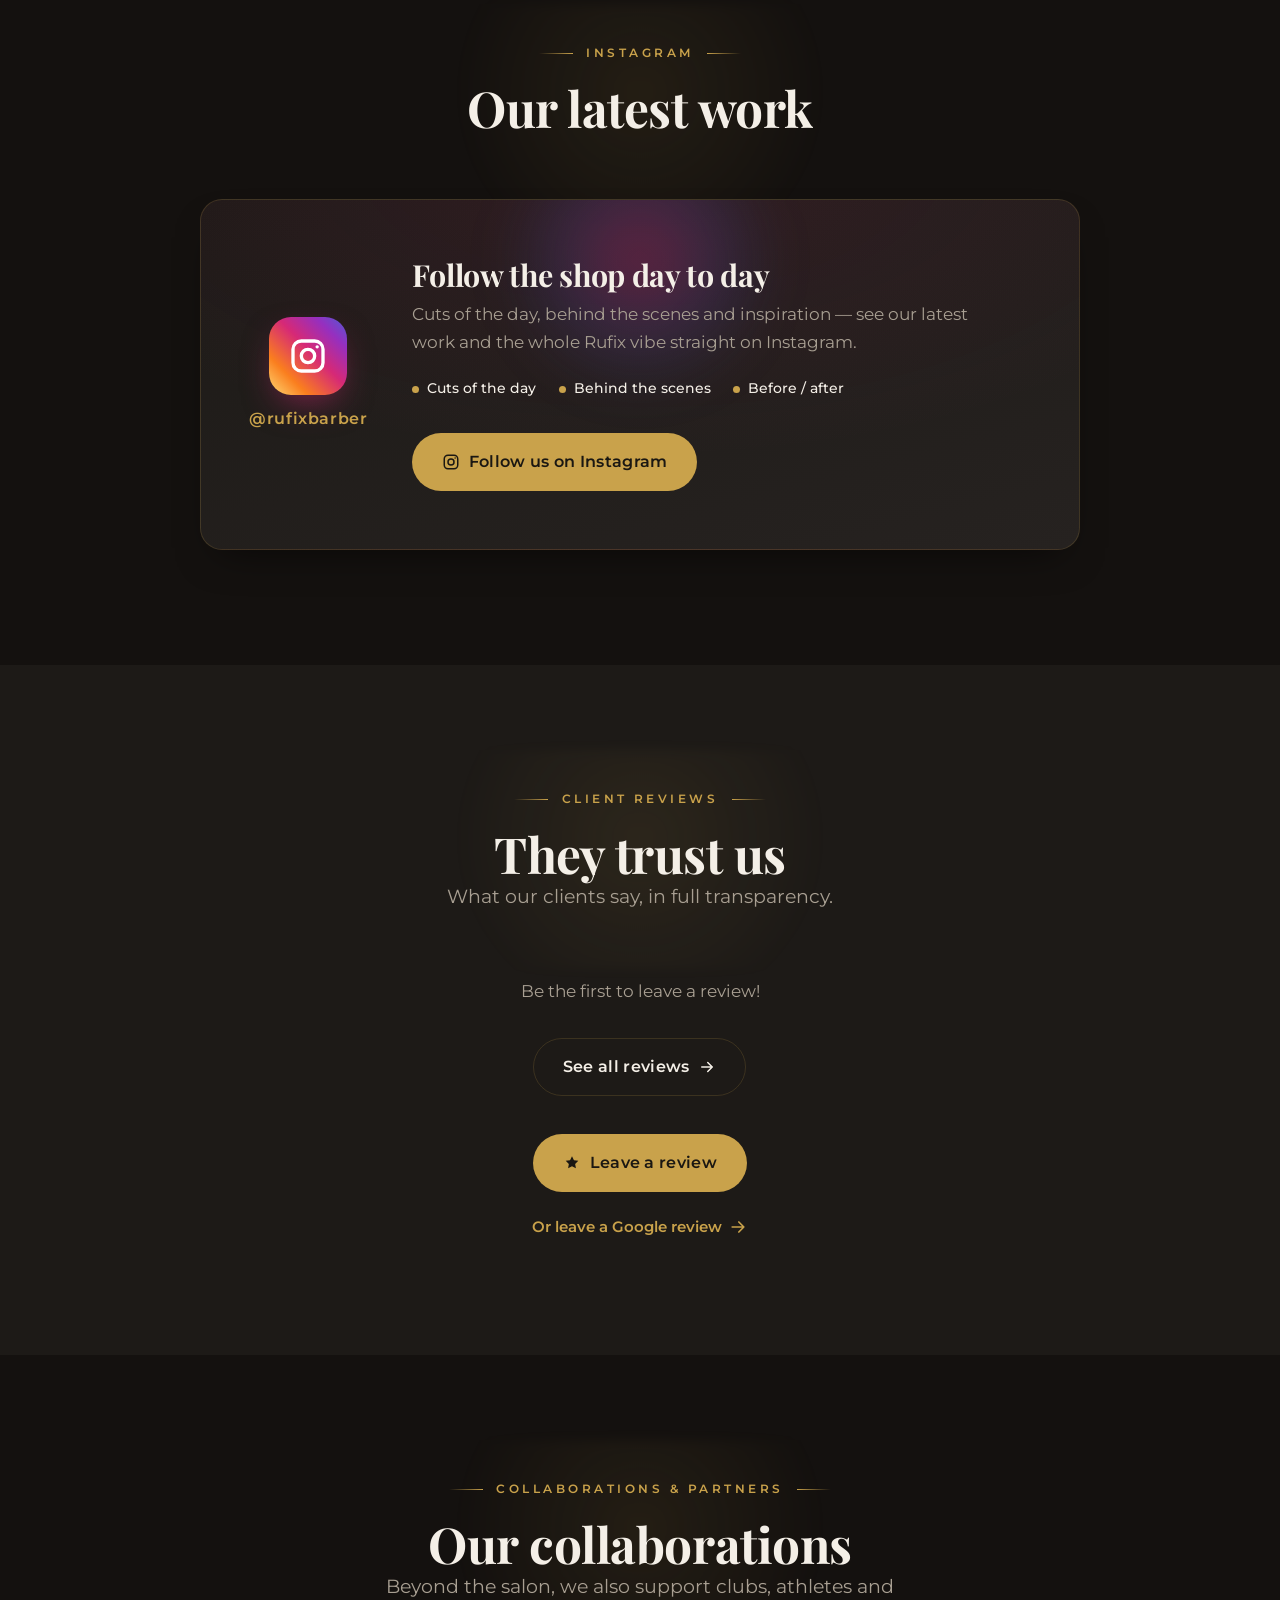
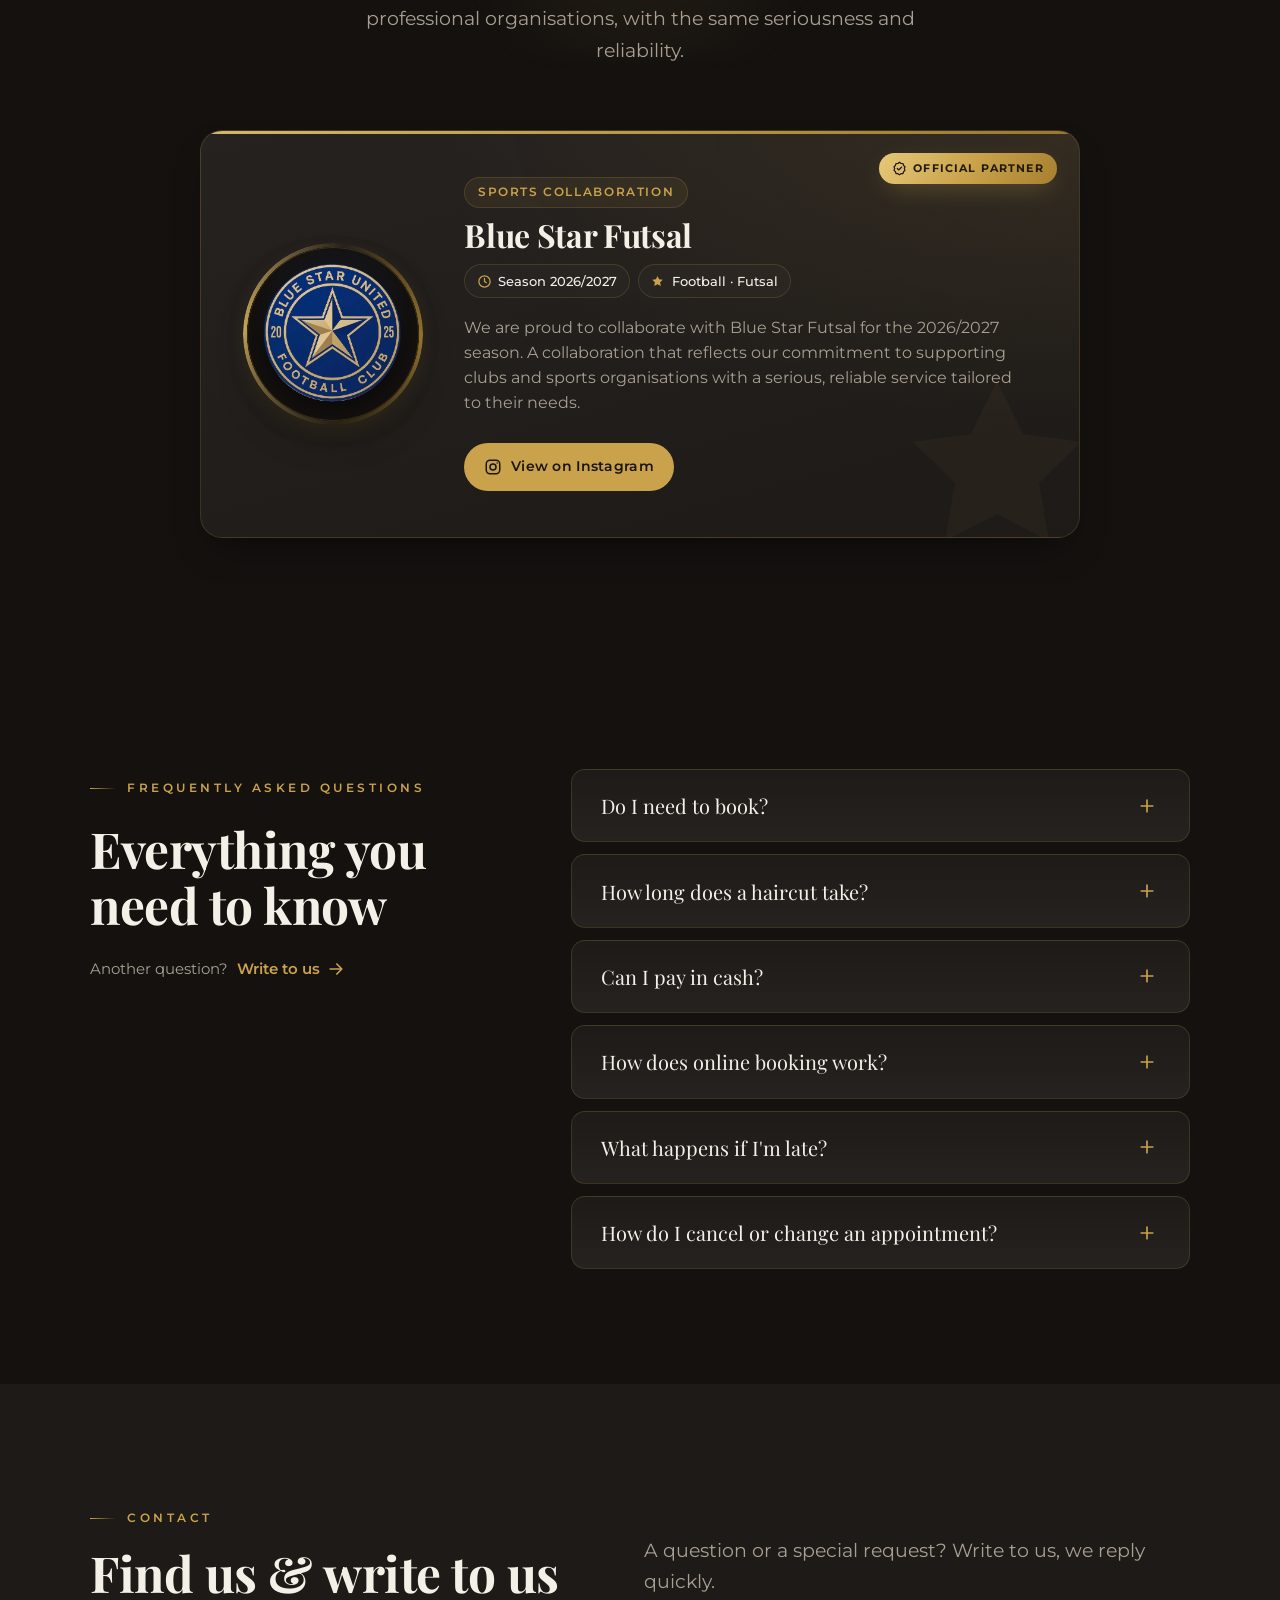
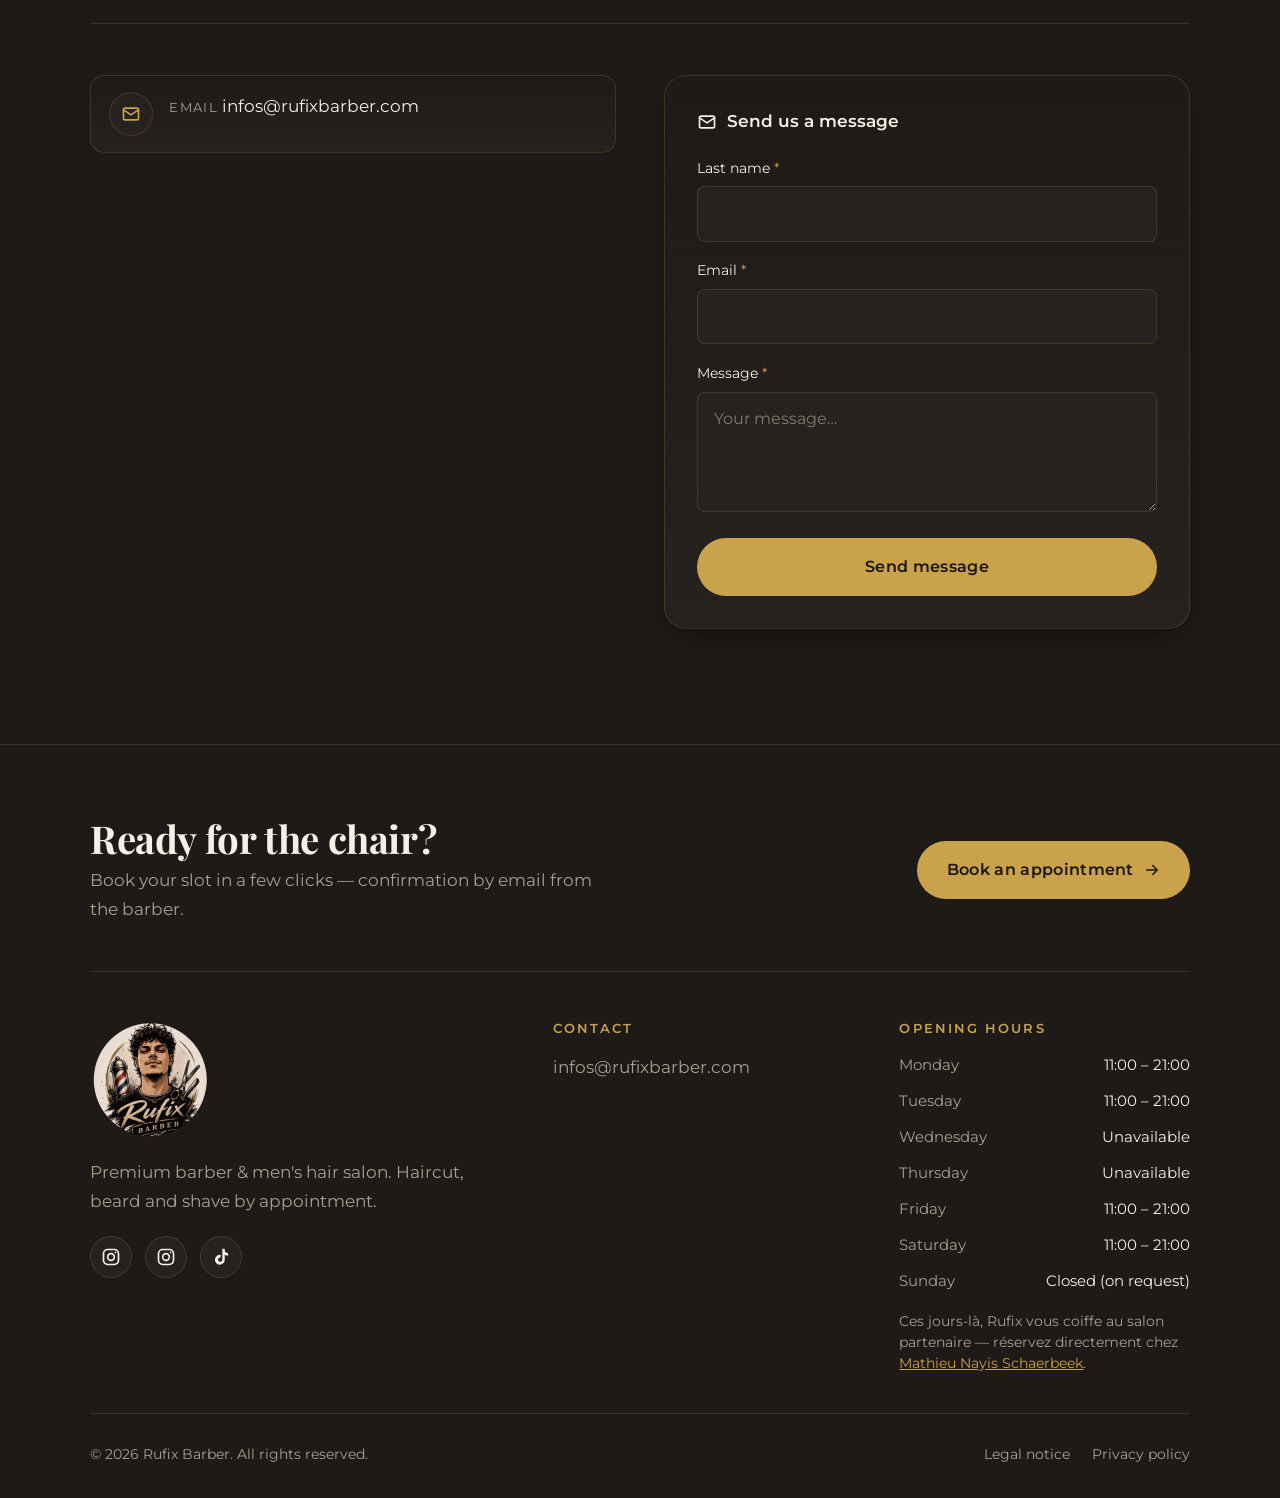
==== commit 31ac11c5: "test" ====
--- a/index.html
+++ b/index.html
@@ -639,18 +639,39 @@
 
         <div class="collab-grid" data-reveal>
           <article class="collab-card">
-            <span class="collab-card__emblem">
-              <!-- Dépose le logo dans images/blue-star-united.png (fond transparent de préférence).
-                   Tant qu'il est absent, l'étoile de repli s'affiche automatiquement. -->
-              <img class="collab-card__logo" src="images/blue-star-united.png"
-                   alt="Logo Blue Star United Football Club" loading="lazy" decoding="async"
-                   onerror="var f=this.parentNode.querySelector('.collab-card__emblem-fallback');if(f){f.hidden=false;}this.remove();" />
-              <span class="collab-card__emblem-fallback" hidden aria-hidden="true"><svg class="icon"><use href="#i-star"></use></svg></span>
+            <!-- Filigrane décoratif en arrière-plan -->
+            <svg class="collab-card__watermark" aria-hidden="true"><use href="#i-star"></use></svg>
+
+            <!-- Sceau « partenaire officiel » -->
+            <span class="collab-card__ribbon">
+              <svg class="icon" aria-hidden="true"><use href="#i-verified"></use></svg>
+              <span data-i18n="collab.official">Partenaire officiel</span>
             </span>
+
+            <div class="collab-card__emblem-wrap">
+              <span class="collab-card__emblem">
+                <!-- Dépose le logo dans images/blue-star-united.png (fond transparent de préférence).
+                     Tant qu'il est absent, l'étoile de repli s'affiche automatiquement. -->
+                <img class="collab-card__logo" src="images/blue-star-united.png"
+                     alt="Logo Blue Star United Football Club" loading="lazy" decoding="async"
+                     onerror="var f=this.parentNode.querySelector('.collab-card__emblem-fallback');if(f){f.hidden=false;}this.remove();" />
+                <span class="collab-card__emblem-fallback" hidden aria-hidden="true"><svg class="icon"><use href="#i-star"></use></svg></span>
+              </span>
+            </div>
+
             <div class="collab-card__body">
               <span class="collab-card__tag" data-i18n="collab.sport">Collaboration sportive</span>
               <h3 class="collab-card__name">Blue Star Futsal</h3>
-              <span class="collab-card__season" data-i18n="collab.season">Saison 2026/2027</span>
+              <ul class="collab-card__meta">
+                <li>
+                  <svg class="icon" aria-hidden="true"><use href="#i-clock"></use></svg>
+                  <span data-i18n="collab.season">Saison 2026/2027</span>
+                </li>
+                <li>
+                  <svg class="icon" aria-hidden="true"><use href="#i-star"></use></svg>
+                  <span data-i18n="collab.sportType">Football · Futsal</span>
+                </li>
+              </ul>
               <p class="collab-card__text" data-i18n="collab.text">Nous sommes fiers de collaborer avec Blue Star Futsal pour la saison 2026/2027. Une collaboration qui illustre notre volonté d'accompagner les clubs et les acteurs du sport avec un service sérieux, fiable et adapté à leurs besoins.</p>
               <a class="btn btn--sm" href="https://www.instagram.com/blue_star_futsal?igsi=emMyYTZpODR5Yjhy"
                  target="_blank" rel="noopener"
--- a/css/components.css
+++ b/css/components.css
@@ -1777,45 +1777,121 @@
 
 /* ==================== COLLABORATIONS & PARTENAIRES ==================== */
 .collab-grid {
-  display: grid; gap: clamp(1.2rem, 3vw, 1.8rem);
-  grid-template-columns: repeat(auto-fit, minmax(min(100%, 300px), 1fr));
-  max-width: 760px; margin-inline: auto;   /* accueille facilement d'autres cartes */
+  display: grid; gap: clamp(1.4rem, 3vw, 2rem);
+  grid-template-columns: repeat(auto-fit, minmax(min(100%, 360px), 1fr));
+  max-width: 880px; margin-inline: auto;   /* accueille facilement d'autres cartes */
 }
 .collab-card {
+  position: relative; isolation: isolate; overflow: hidden;
   display: grid; grid-template-columns: auto 1fr; align-items: center;
-  gap: clamp(1.2rem, 3.5vw, 1.9rem);
-  padding: clamp(1.5rem, 4vw, 2.2rem);
-  background: linear-gradient(165deg, var(--color-surface-2), var(--color-surface));
+  gap: clamp(1.5rem, 4vw, 2.8rem);
+  padding: clamp(1.9rem, 4.5vw, 2.9rem);
+  background:
+    radial-gradient(135% 130% at 100% 0%, rgba(201,162,75,0.10), transparent 55%),
+    linear-gradient(165deg, var(--color-surface-2), var(--color-surface));
   border: 1px solid var(--color-line); border-radius: var(--radius-lg);
   box-shadow: var(--shadow-card);
   transition: transform var(--t-med) var(--ease), border-color var(--t-med) var(--ease), box-shadow var(--t-med) var(--ease);
 }
-.collab-card:hover { transform: translateY(-5px); border-color: rgba(201,162,75,0.45); box-shadow: var(--shadow-hover); }
+.collab-card:hover { transform: translateY(-6px); border-color: rgba(201,162,75,0.5); box-shadow: var(--shadow-hover); }
+
+/* Barre dorée supérieure */
+.collab-card::before {
+  content: ""; position: absolute; inset: 0 0 auto 0; height: 3px;
+  background: var(--grad-gold); opacity: 0.9; z-index: 2;
+}
+
+/* Filigrane décoratif (étoile fantôme) */
+.collab-card__watermark {
+  position: absolute; right: -38px; bottom: -54px;
+  width: 240px; height: 240px; color: var(--color-accent);
+  opacity: 0.05; z-index: 0; pointer-events: none;
+  transition: transform var(--t-med) var(--ease), opacity var(--t-med) var(--ease);
+}
+.collab-card:hover .collab-card__watermark { transform: rotate(-8deg) scale(1.05); opacity: 0.07; }
+
+/* Sceau « partenaire officiel » */
+.collab-card__ribbon {
+  position: absolute; top: clamp(1rem, 3vw, 1.4rem); right: clamp(1rem, 3vw, 1.4rem);
+  display: inline-flex; align-items: center; gap: 0.4rem; z-index: 3;
+  font-size: 0.66rem; font-weight: 700; letter-spacing: 0.11em; text-transform: uppercase;
+  color: #201a10;
+  padding: 0.4rem 0.8rem; border-radius: var(--radius-pill);
+  background: var(--grad-gold); box-shadow: var(--shadow-glow);
+}
+.collab-card__ribbon .icon { width: 15px; height: 15px; }
+
+/* Emblème + anneau doré animé */
+.collab-card__emblem-wrap { position: relative; z-index: 1; display: grid; place-items: center; }
 .collab-card__emblem {
-  flex-shrink: 0; width: clamp(100px, 24vw, 130px); aspect-ratio: 1; border-radius: 50%;
-  position: relative; overflow: hidden; display: grid; place-items: center;
-  background: radial-gradient(120% 120% at 30% 18%, rgba(201,162,75,0.16), transparent 62%), var(--color-surface);
-  border: 1px solid var(--color-line); box-shadow: var(--shadow-soft);
+  position: relative; flex-shrink: 0;
+  width: clamp(122px, 26vw, 172px); aspect-ratio: 1; border-radius: 50%;
+  display: grid; place-items: center; padding: 12px;
+  background:
+    radial-gradient(62% 62% at 50% 42%, rgba(42,78,158,0.42), transparent 72%),
+    var(--color-bg);
+  box-shadow:
+    inset 0 0 0 1px rgba(201,162,75,0.22),
+    0 20px 44px -20px rgba(0,0,0,0.75),
+    var(--shadow-glow);
   transition: transform var(--t-med) var(--ease);
 }
-.collab-card:hover .collab-card__emblem { transform: scale(1.03); }
-.collab-card__logo { width: 100%; height: 100%; object-fit: cover; }
+/* Anneau conique doré tournant */
+.collab-card__emblem::before {
+  content: ""; position: absolute; inset: -4px; border-radius: 50%; z-index: -1;
+  background: conic-gradient(from 180deg,
+    rgba(201,162,75,0), var(--color-accent-hover),
+    rgba(201,162,75,0) 52%, var(--color-accent-deep), rgba(201,162,75,0));
+  -webkit-mask: radial-gradient(farthest-side, transparent calc(100% - 4px), #000 calc(100% - 4px));
+          mask: radial-gradient(farthest-side, transparent calc(100% - 4px), #000 calc(100% - 4px));
+  animation: collabRingSpin 11s linear infinite;
+}
+.collab-card:hover .collab-card__emblem { transform: scale(1.04); }
+.collab-card__logo {
+  width: 100%; height: 100%; object-fit: contain; border-radius: 50%;
+  filter: drop-shadow(0 8px 16px rgba(0,0,0,0.5));
+}
 .collab-card__emblem-fallback { display: grid; place-items: center; color: var(--color-accent); }
 .collab-card__emblem-fallback[hidden] { display: none; }
-.collab-card__emblem-fallback .icon { width: 46px; height: 46px; }
-.collab-card__body { min-width: 0; display: flex; flex-direction: column; align-items: flex-start; gap: 0.45rem; }
+.collab-card__emblem-fallback .icon { width: 54px; height: 54px; }
+
+@keyframes collabRingSpin { to { transform: rotate(360deg); } }
+
+/* Contenu */
+.collab-card__body {
+  position: relative; z-index: 1; min-width: 0;
+  display: flex; flex-direction: column; align-items: flex-start; gap: 0.55rem;
+}
 .collab-card__tag {
   display: inline-flex; align-items: center; gap: 0.4rem;
   font-size: 0.72rem; font-weight: 600; letter-spacing: 0.14em; text-transform: uppercase;
   color: var(--color-accent);
-  padding: 0.3rem 0.75rem; border: 1px solid var(--color-line); border-radius: var(--radius-pill);
+  padding: 0.3rem 0.8rem; border: 1px solid var(--color-line); border-radius: var(--radius-pill);
   background: rgba(201,162,75,0.08);
 }
-.collab-card__name { font-size: clamp(1.3rem, 1.1rem + 0.9vw, 1.6rem); }
-.collab-card__season { color: var(--color-muted); font-size: 0.9rem; font-weight: 500; }
-.collab-card__text { color: var(--color-muted); font-size: 0.97rem; line-height: 1.62; margin: 0.35rem 0 1rem; }
+.collab-card__name {
+  font-size: clamp(1.5rem, 1.2rem + 1.3vw, 2rem); line-height: 1.08; margin-top: 0.1rem;
+}
+.collab-card__meta { list-style: none; display: flex; flex-wrap: wrap; gap: 0.5rem; padding: 0; margin: 0.15rem 0 0.1rem; }
+.collab-card__meta li {
+  display: inline-flex; align-items: center; gap: 0.42rem;
+  font-size: 0.8rem; font-weight: 500; color: var(--color-text);
+  padding: 0.34rem 0.72rem; border: 1px solid var(--color-line); border-radius: var(--radius-pill);
+  background: rgba(255,255,255,0.02);
+}
+.collab-card__meta .icon { width: 15px; height: 15px; color: var(--color-accent); }
+.collab-card__text { color: var(--color-muted); font-size: 0.97rem; line-height: 1.62; margin: 0.4rem 0 1.05rem; }
 .collab-card__body .btn { margin-top: 0.1rem; }
-@media (max-width: 560px) {
-  .collab-card { grid-template-columns: 1fr; justify-items: start; }
-  .collab-card__emblem { width: clamp(88px, 30vw, 108px); }
-}
+
+@media (max-width: 620px) {
+  .collab-card { grid-template-columns: 1fr; justify-items: center; text-align: center; gap: 1.3rem; }
+  .collab-card__body { align-items: center; }
+  .collab-card__meta { justify-content: center; }
+  .collab-card__ribbon { position: static; margin-inline: auto; }
+  .collab-card__emblem { width: clamp(108px, 40vw, 140px); }
+}
+
+@media (prefers-reduced-motion: reduce) {
+  .collab-card__emblem::before { animation: none; }
+  .collab-card:hover .collab-card__watermark { transform: none; }
+}
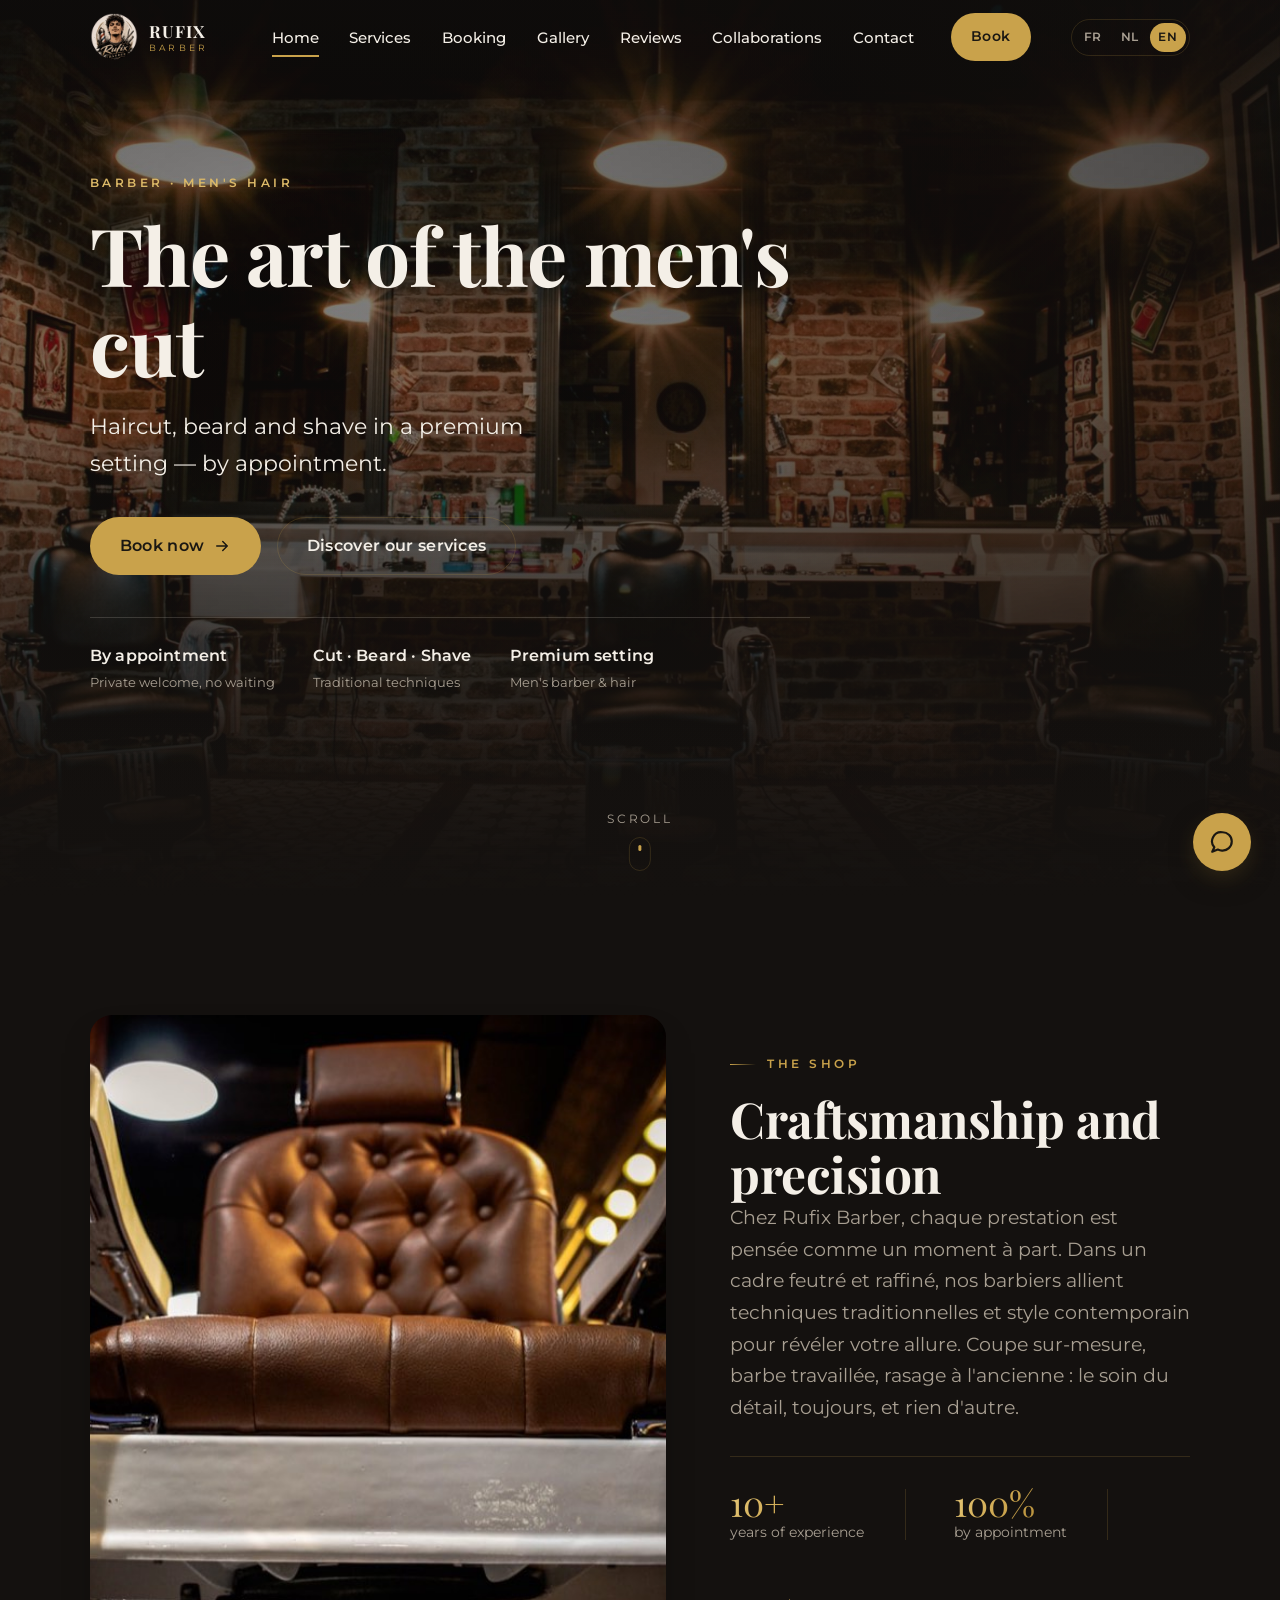
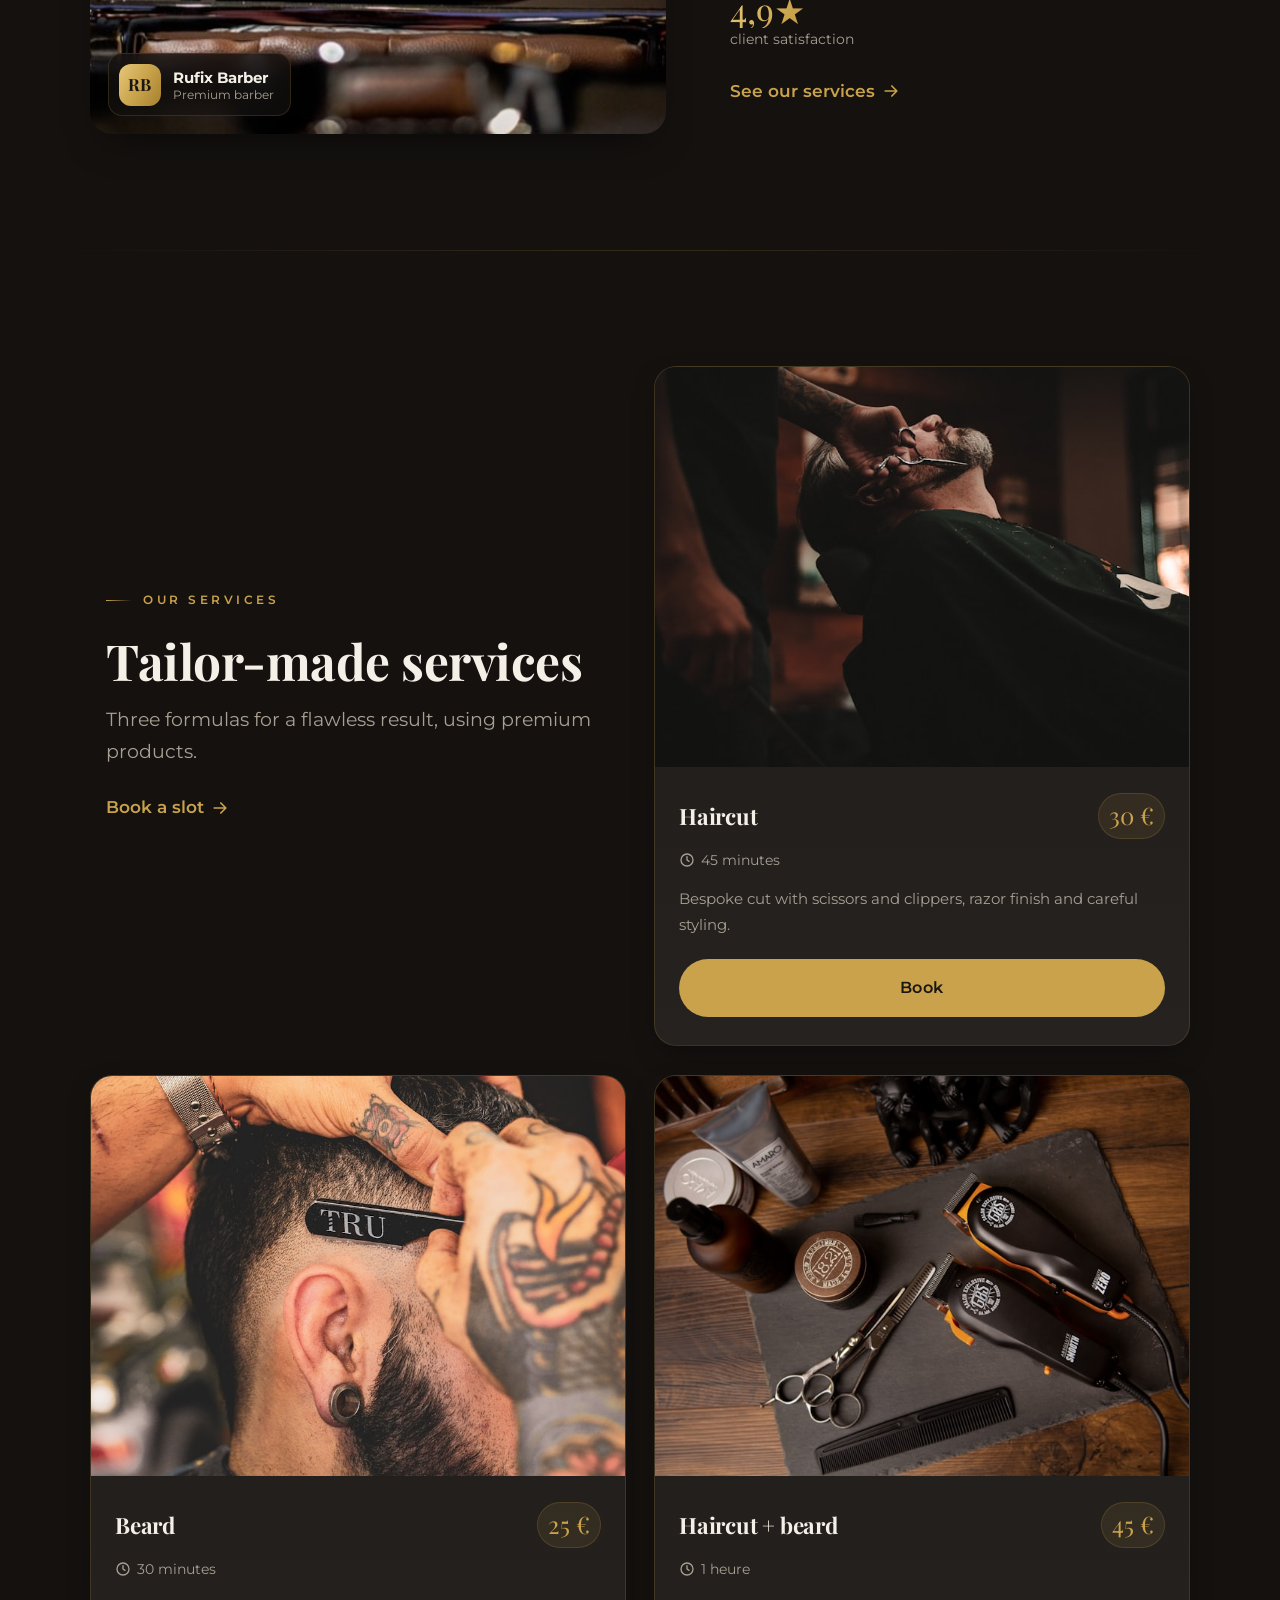
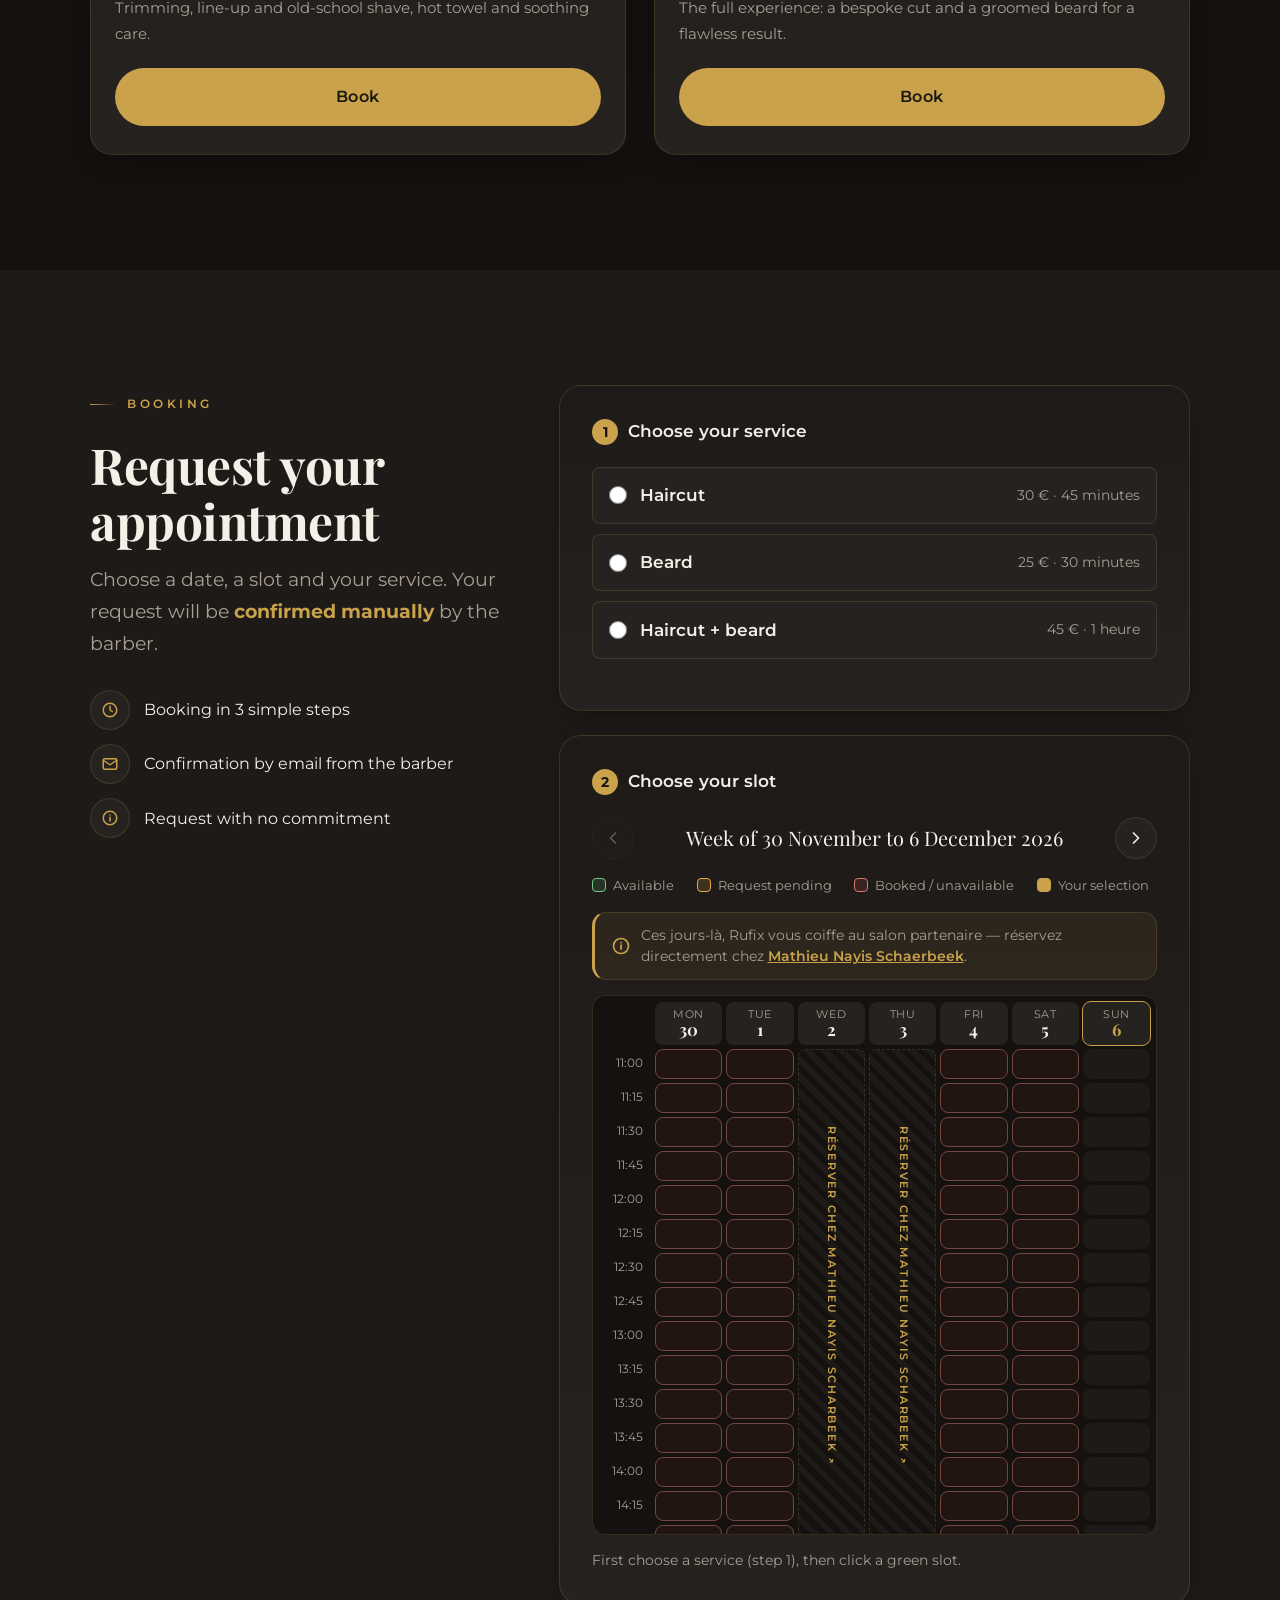
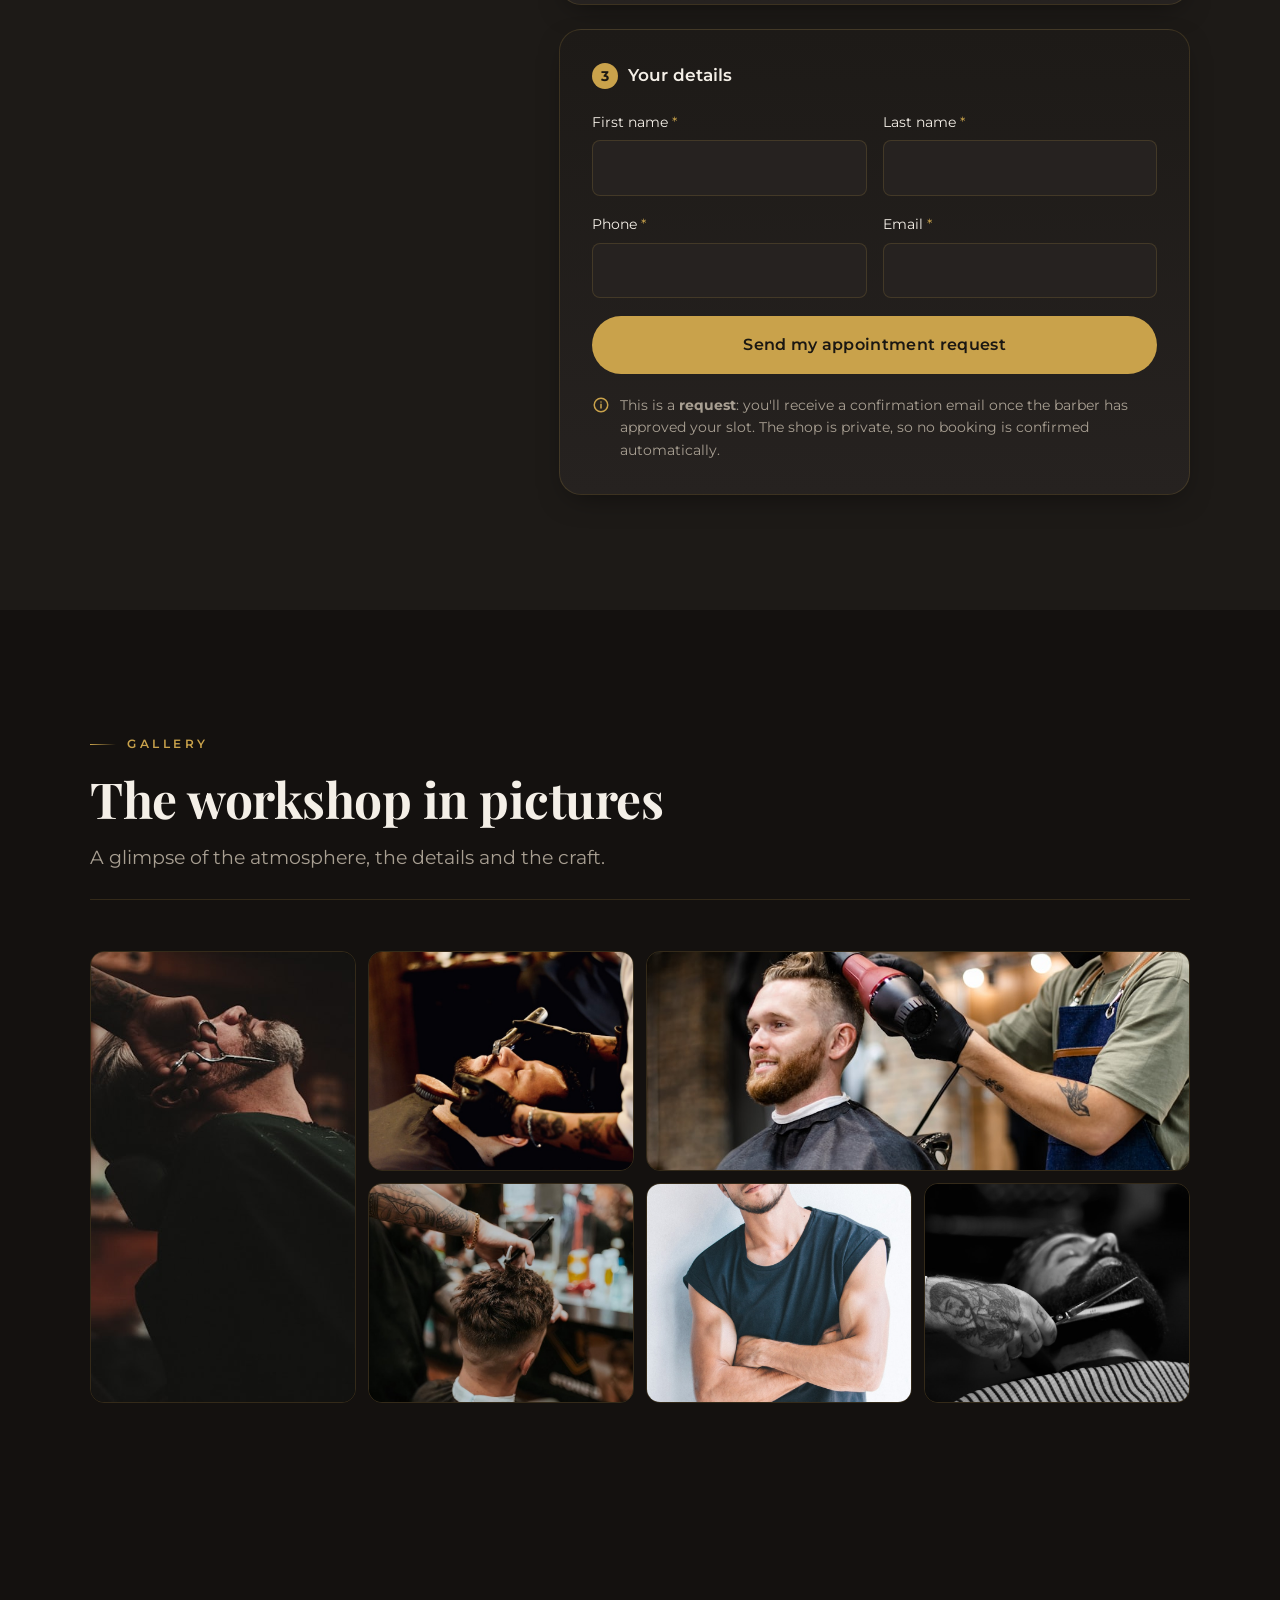
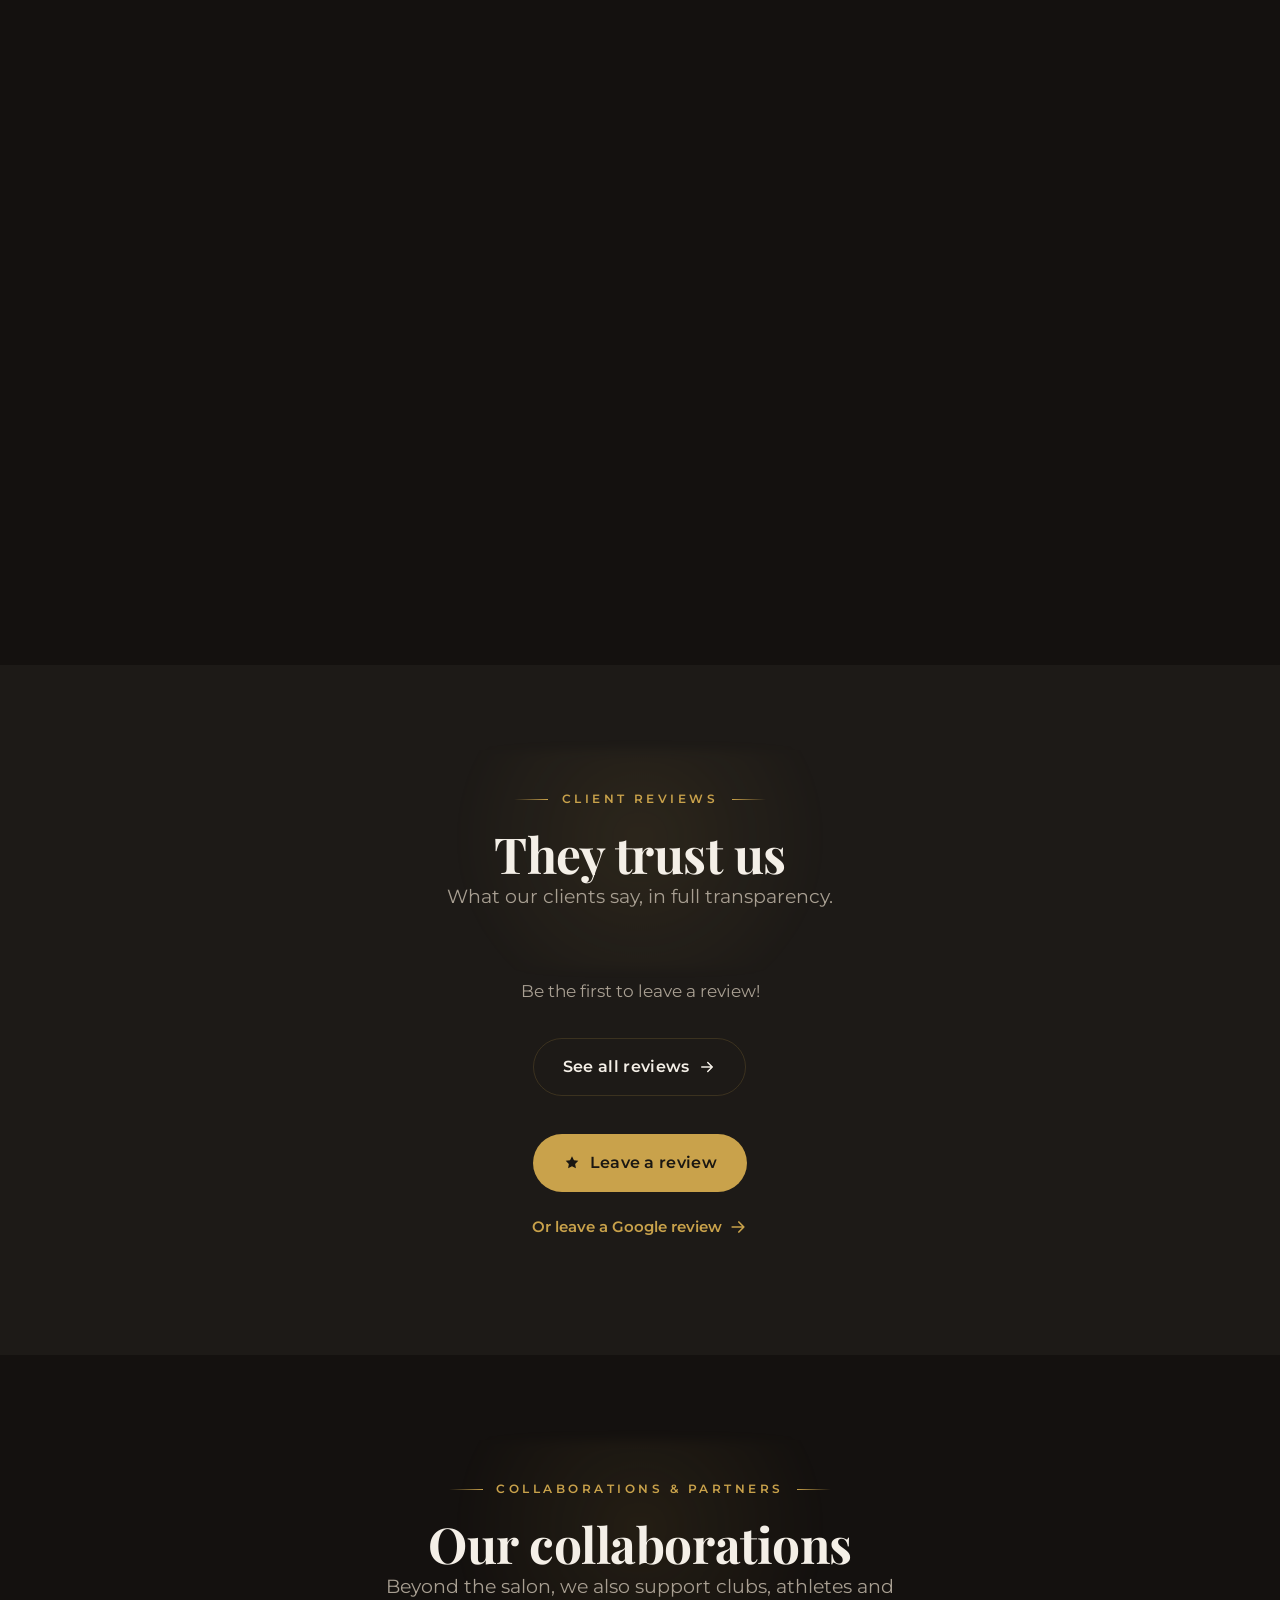
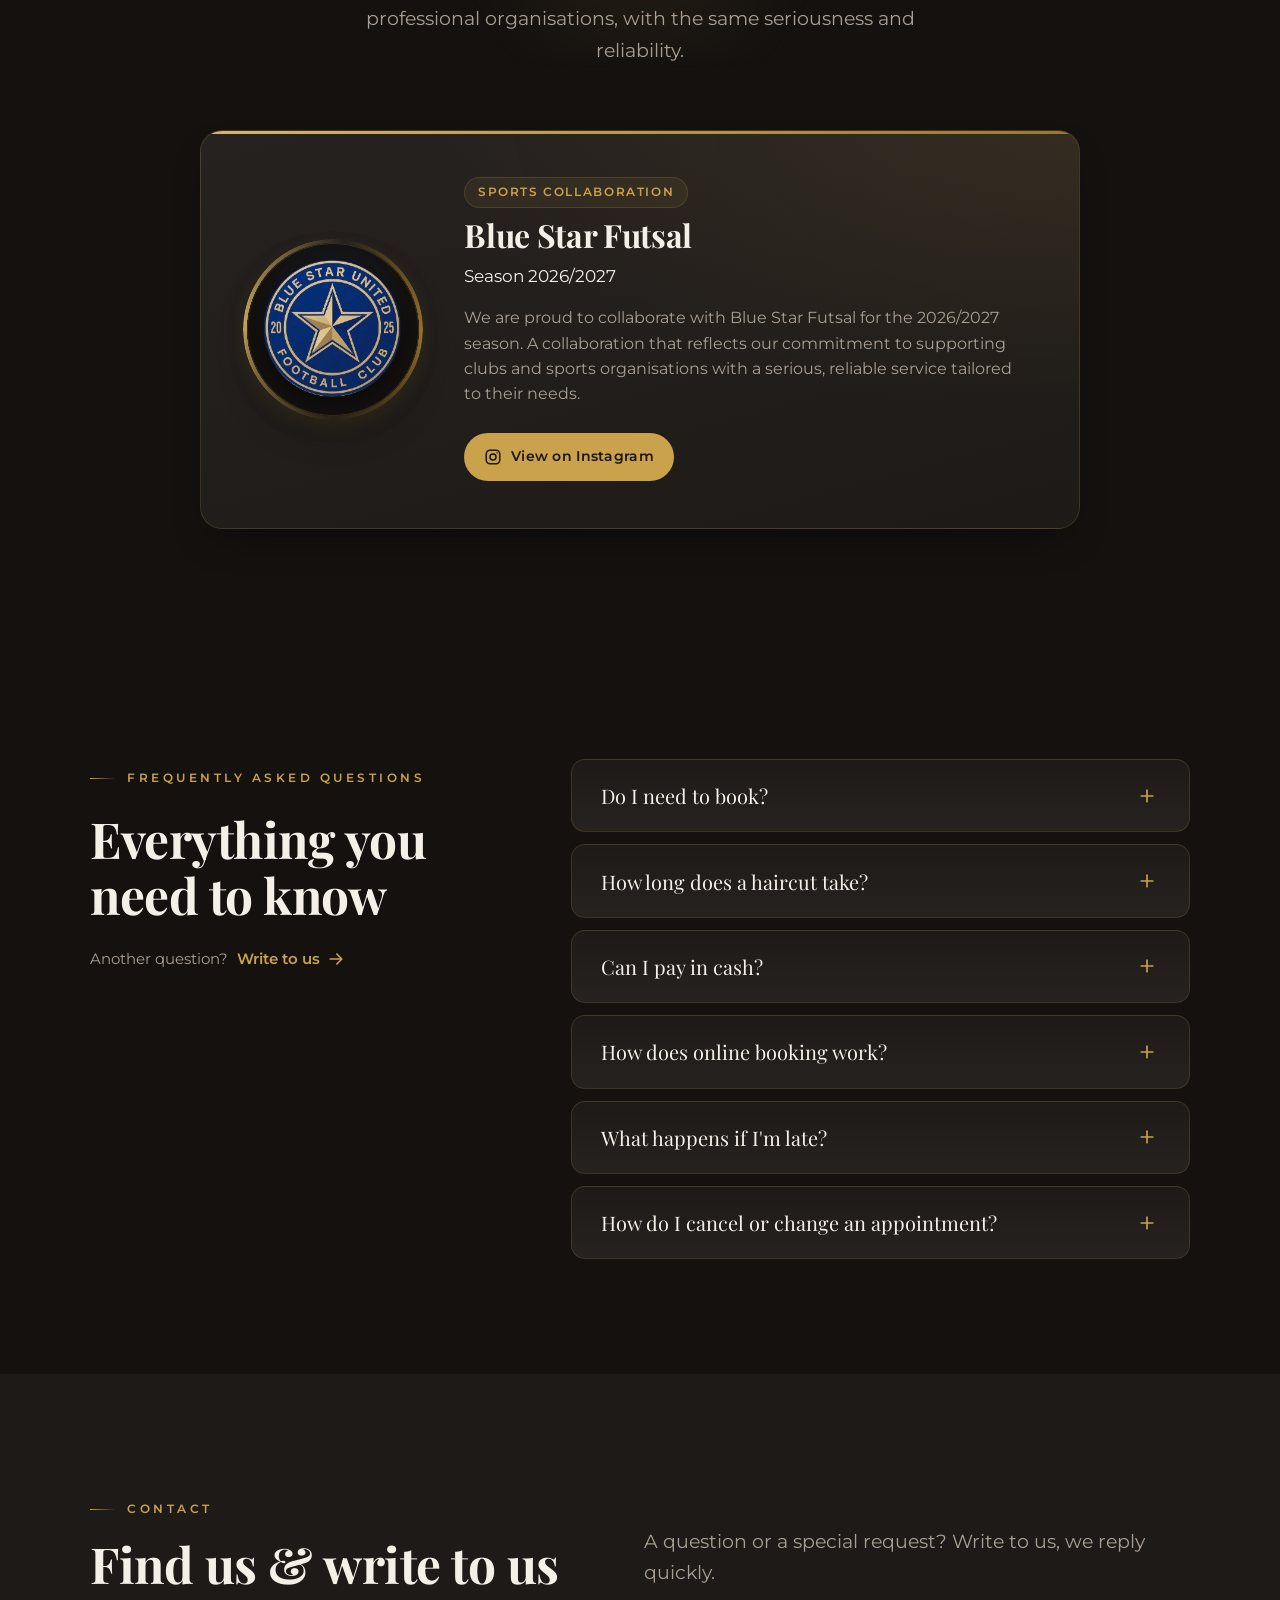
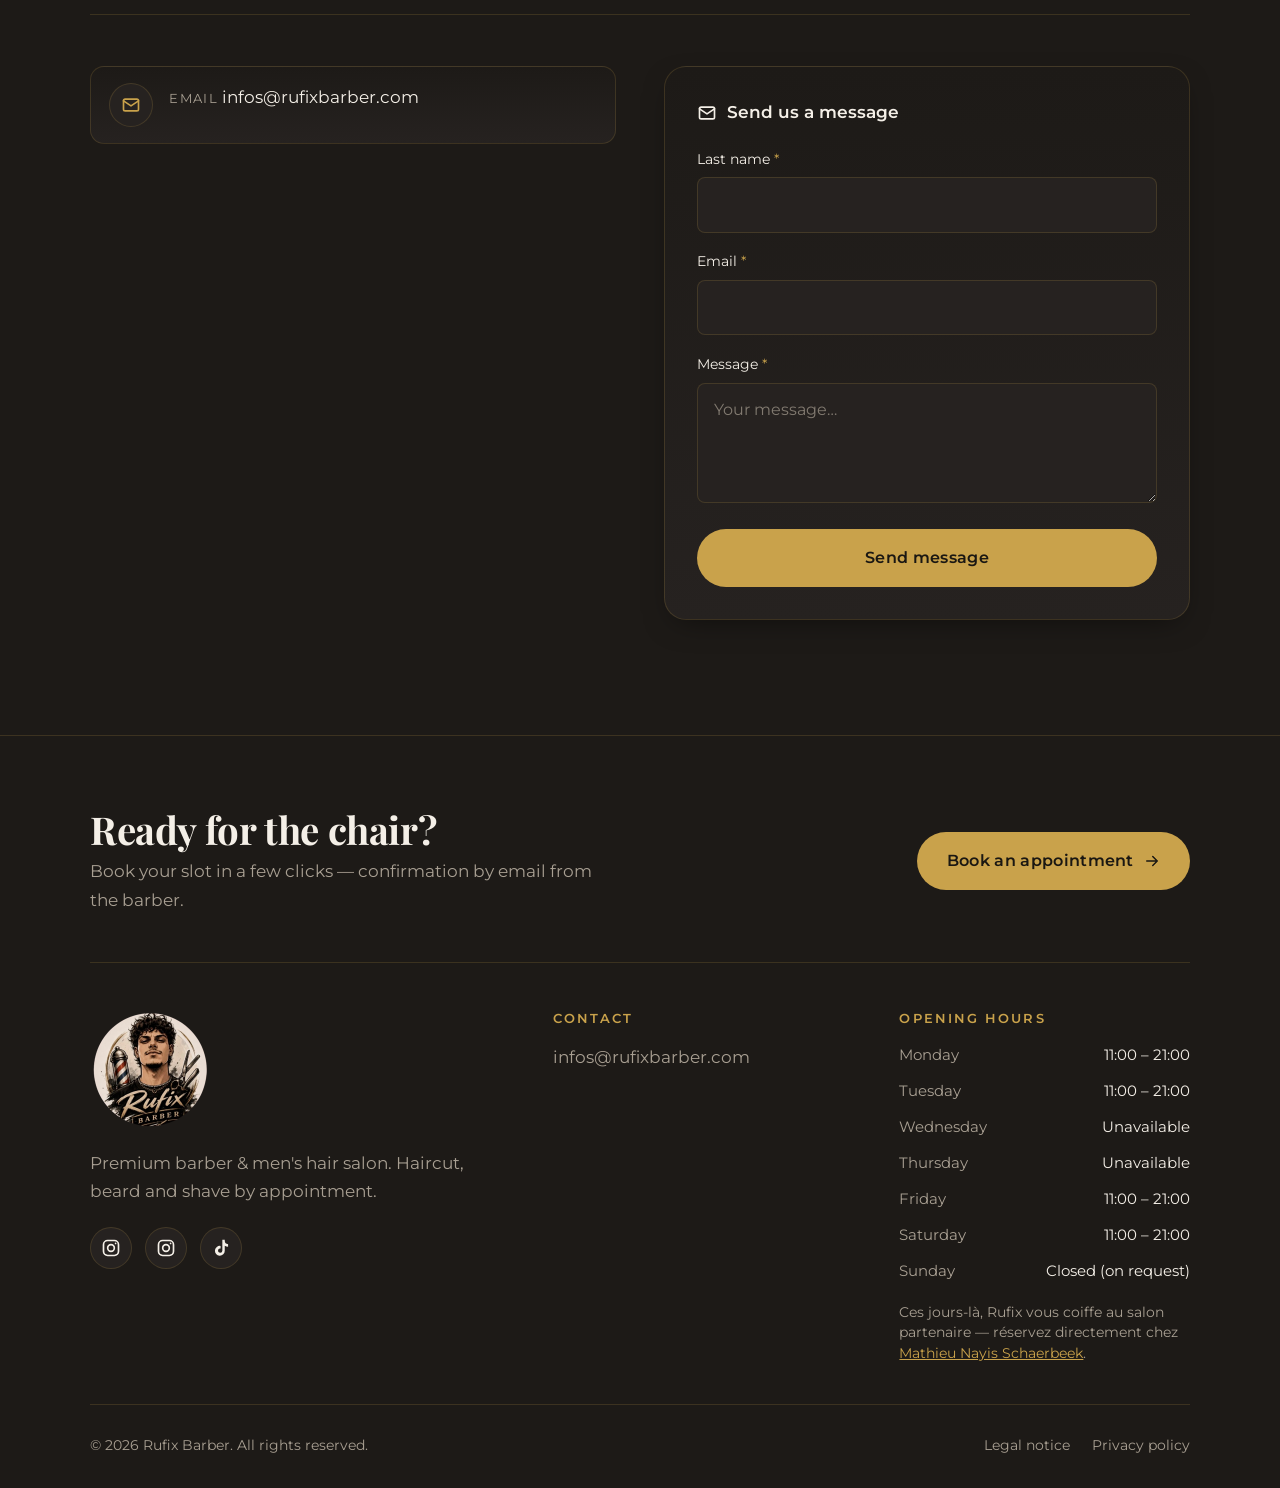
==== commit 49d21d03: "Dispos : blocage des créneaux 18h→fermeture les 11 et 12 septembre Co-Authored-By: Claude Opus 4.8 <" ====
--- a/index.html
+++ b/index.html
@@ -44,9 +44,9 @@
         rel="stylesheet" />
 
   <!-- ========================= Styles ========================= -->
-  <link rel="stylesheet" href="css/base.css?v=20260726s" />
-  <link rel="stylesheet" href="css/components.css?v=20260726s" />
-  <link rel="stylesheet" href="css/animations.css?v=20260726s" />
+  <link rel="stylesheet" href="css/base.css?v=20260908a" />
+  <link rel="stylesheet" href="css/components.css?v=20260908a" />
+  <link rel="stylesheet" href="css/animations.css?v=20260908a" />
 
   <!-- ============= Données structurées (SEO local) =============
        👉 Éditez ces valeurs en même temps que js/config.js.
@@ -639,39 +639,18 @@
 
         <div class="collab-grid" data-reveal>
           <article class="collab-card">
-            <!-- Filigrane décoratif en arrière-plan -->
-            <svg class="collab-card__watermark" aria-hidden="true"><use href="#i-star"></use></svg>
-
-            <!-- Sceau « partenaire officiel » -->
-            <span class="collab-card__ribbon">
-              <svg class="icon" aria-hidden="true"><use href="#i-verified"></use></svg>
-              <span data-i18n="collab.official">Partenaire officiel</span>
+            <span class="collab-card__emblem">
+              <!-- Dépose le logo dans images/blue-star-united.png (fond transparent de préférence).
+                   Tant qu'il est absent, l'étoile de repli s'affiche automatiquement. -->
+              <img class="collab-card__logo" src="images/blue-star-united.png"
+                   alt="Logo Blue Star United Football Club" loading="lazy" decoding="async"
+                   onerror="var f=this.parentNode.querySelector('.collab-card__emblem-fallback');if(f){f.hidden=false;}this.remove();" />
+              <span class="collab-card__emblem-fallback" hidden aria-hidden="true"><svg class="icon"><use href="#i-star"></use></svg></span>
             </span>
-
-            <div class="collab-card__emblem-wrap">
-              <span class="collab-card__emblem">
-                <!-- Dépose le logo dans images/blue-star-united.png (fond transparent de préférence).
-                     Tant qu'il est absent, l'étoile de repli s'affiche automatiquement. -->
-                <img class="collab-card__logo" src="images/blue-star-united.png"
-                     alt="Logo Blue Star United Football Club" loading="lazy" decoding="async"
-                     onerror="var f=this.parentNode.querySelector('.collab-card__emblem-fallback');if(f){f.hidden=false;}this.remove();" />
-                <span class="collab-card__emblem-fallback" hidden aria-hidden="true"><svg class="icon"><use href="#i-star"></use></svg></span>
-              </span>
-            </div>
-
             <div class="collab-card__body">
               <span class="collab-card__tag" data-i18n="collab.sport">Collaboration sportive</span>
               <h3 class="collab-card__name">Blue Star Futsal</h3>
-              <ul class="collab-card__meta">
-                <li>
-                  <svg class="icon" aria-hidden="true"><use href="#i-clock"></use></svg>
-                  <span data-i18n="collab.season">Saison 2026/2027</span>
-                </li>
-                <li>
-                  <svg class="icon" aria-hidden="true"><use href="#i-star"></use></svg>
-                  <span data-i18n="collab.sportType">Football · Futsal</span>
-                </li>
-              </ul>
+              <span class="collab-card__season" data-i18n="collab.season">Saison 2026/2027</span>
               <p class="collab-card__text" data-i18n="collab.text">Nous sommes fiers de collaborer avec Blue Star Futsal pour la saison 2026/2027. Une collaboration qui illustre notre volonté d'accompagner les clubs et les acteurs du sport avec un service sérieux, fiable et adapté à leurs besoins.</p>
               <a class="btn btn--sm" href="https://www.instagram.com/blue_star_futsal?igsi=emMyYTZpODR5Yjhy"
                  target="_blank" rel="noopener"
@@ -924,11 +903,11 @@
        Si les clés ne sont pas renseignées dans config.js, le site
        bascule automatiquement sur le repli mailto (aucune erreur). -->
   <script src="https://cdn.jsdelivr.net/npm/@emailjs/browser@4/dist/email.min.js" defer></script>
-  <script src="js/config.js?v=20260726s" defer></script>
-  <script src="js/i18n.js?v=20260726s" defer></script>
-  <script src="js/booking.js?v=20260726s" defer></script>
-  <script src="js/reviews.js?v=20260726s" defer></script>
-  <script src="js/main.js?v=20260726s" defer></script>
-  <script src="js/assistant.js?v=20260726s" defer></script>
+  <script src="js/config.js?v=20260908a" defer></script>
+  <script src="js/i18n.js?v=20260908a" defer></script>
+  <script src="js/booking.js?v=20260908a" defer></script>
+  <script src="js/reviews.js?v=20260908a" defer></script>
+  <script src="js/main.js?v=20260908a" defer></script>
+  <script src="js/assistant.js?v=20260908a" defer></script>
 </body>
 </html>
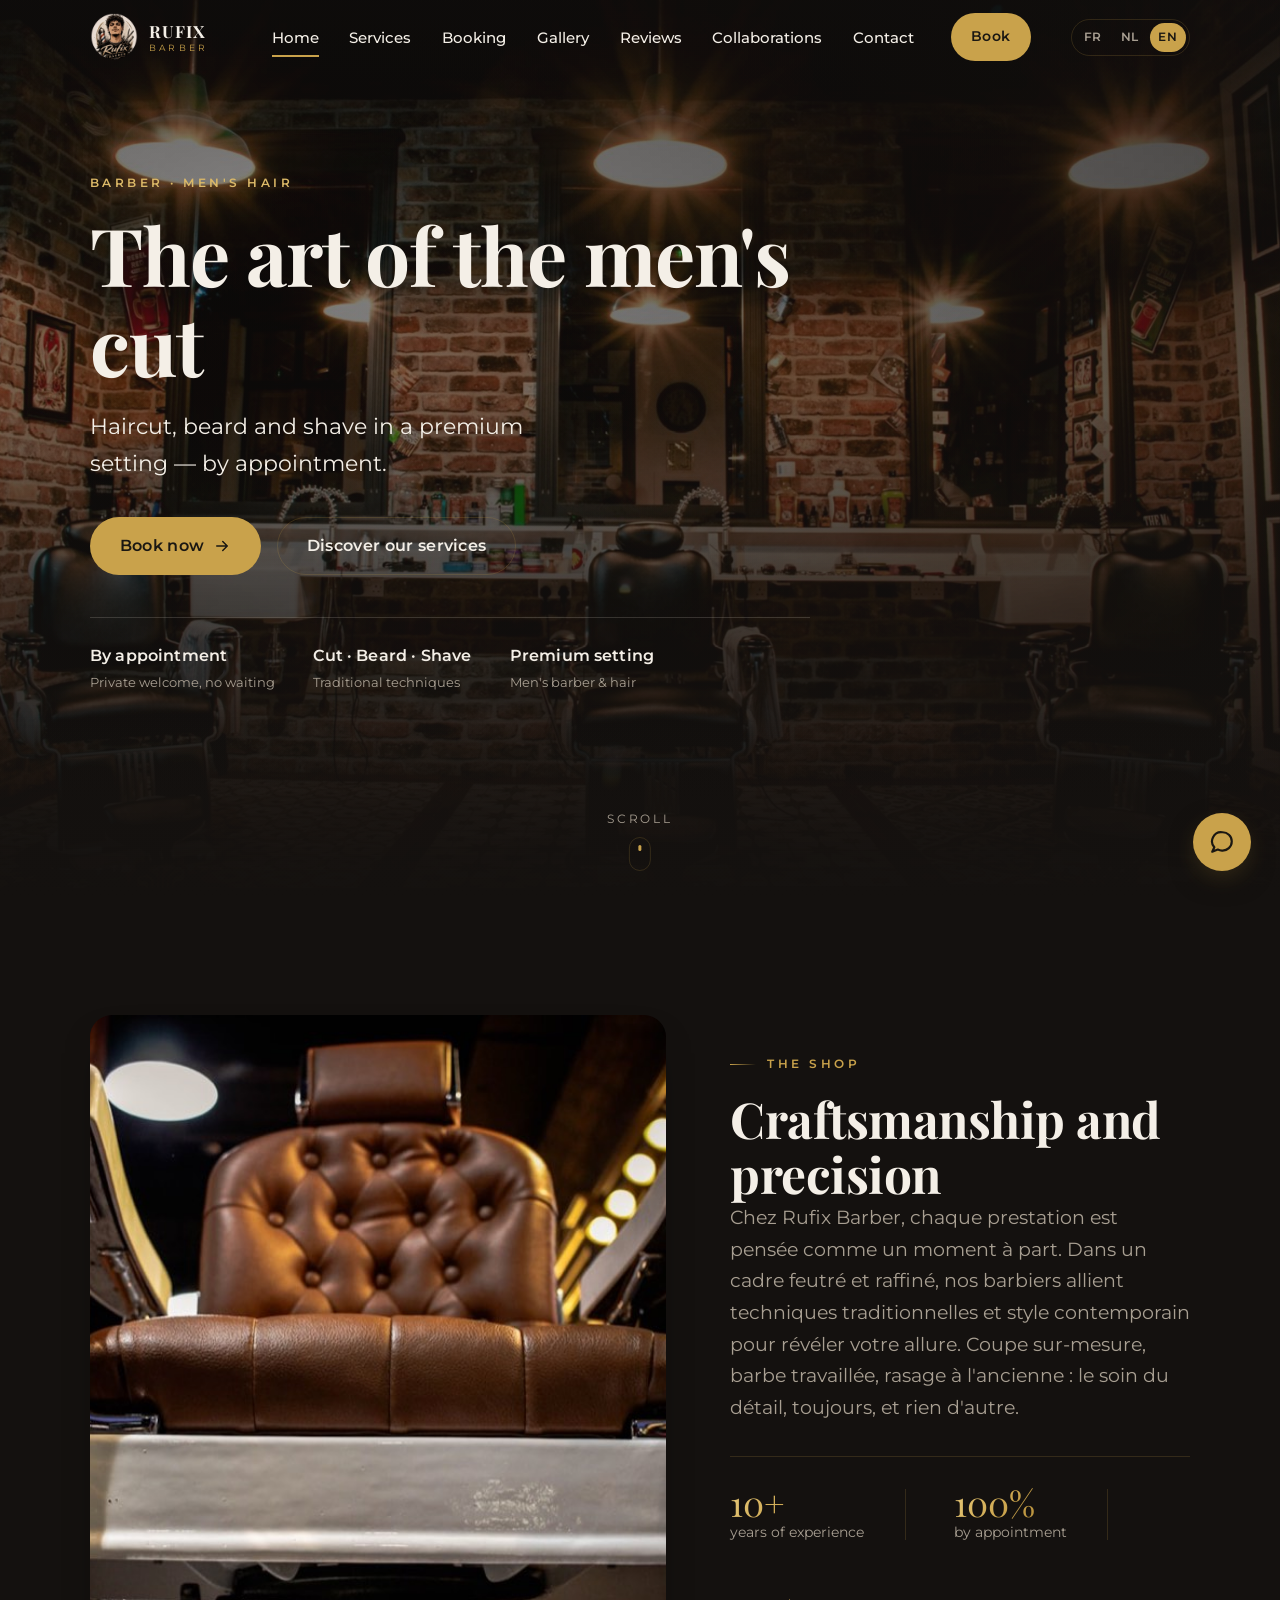
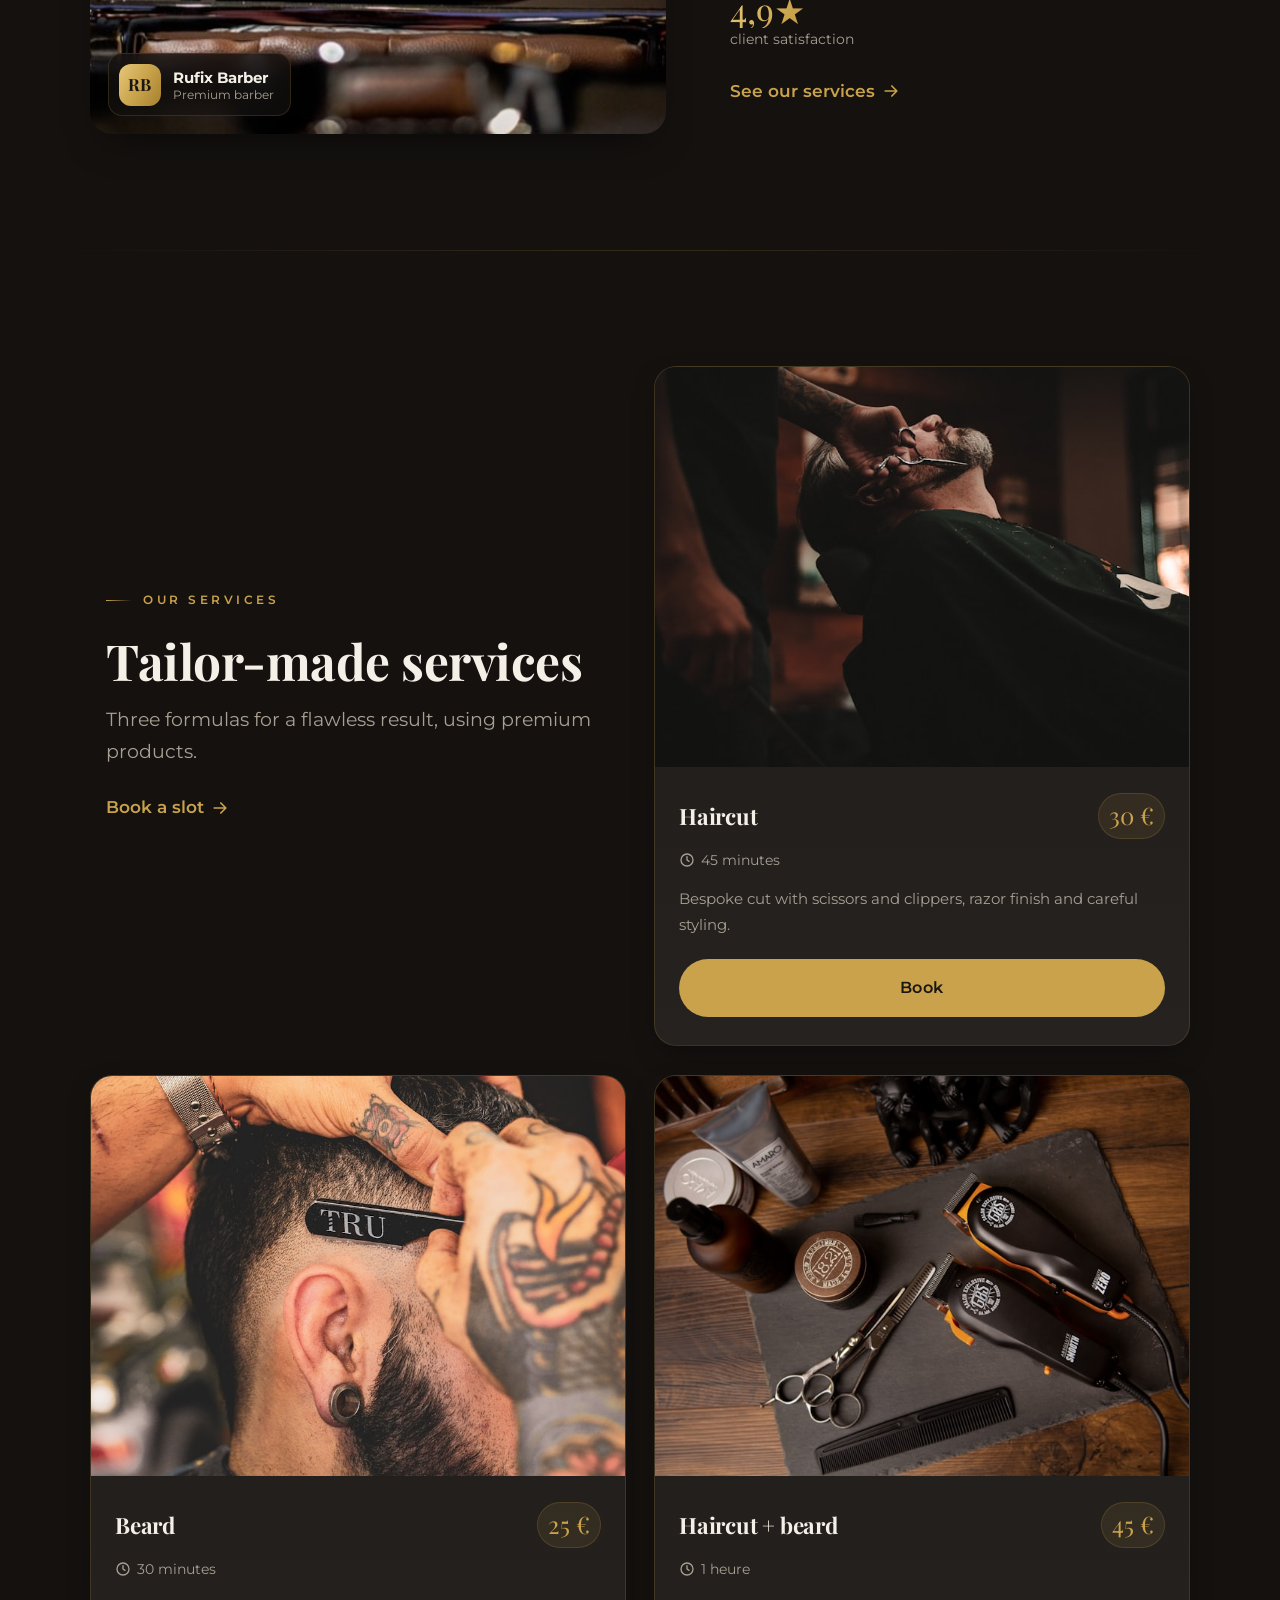
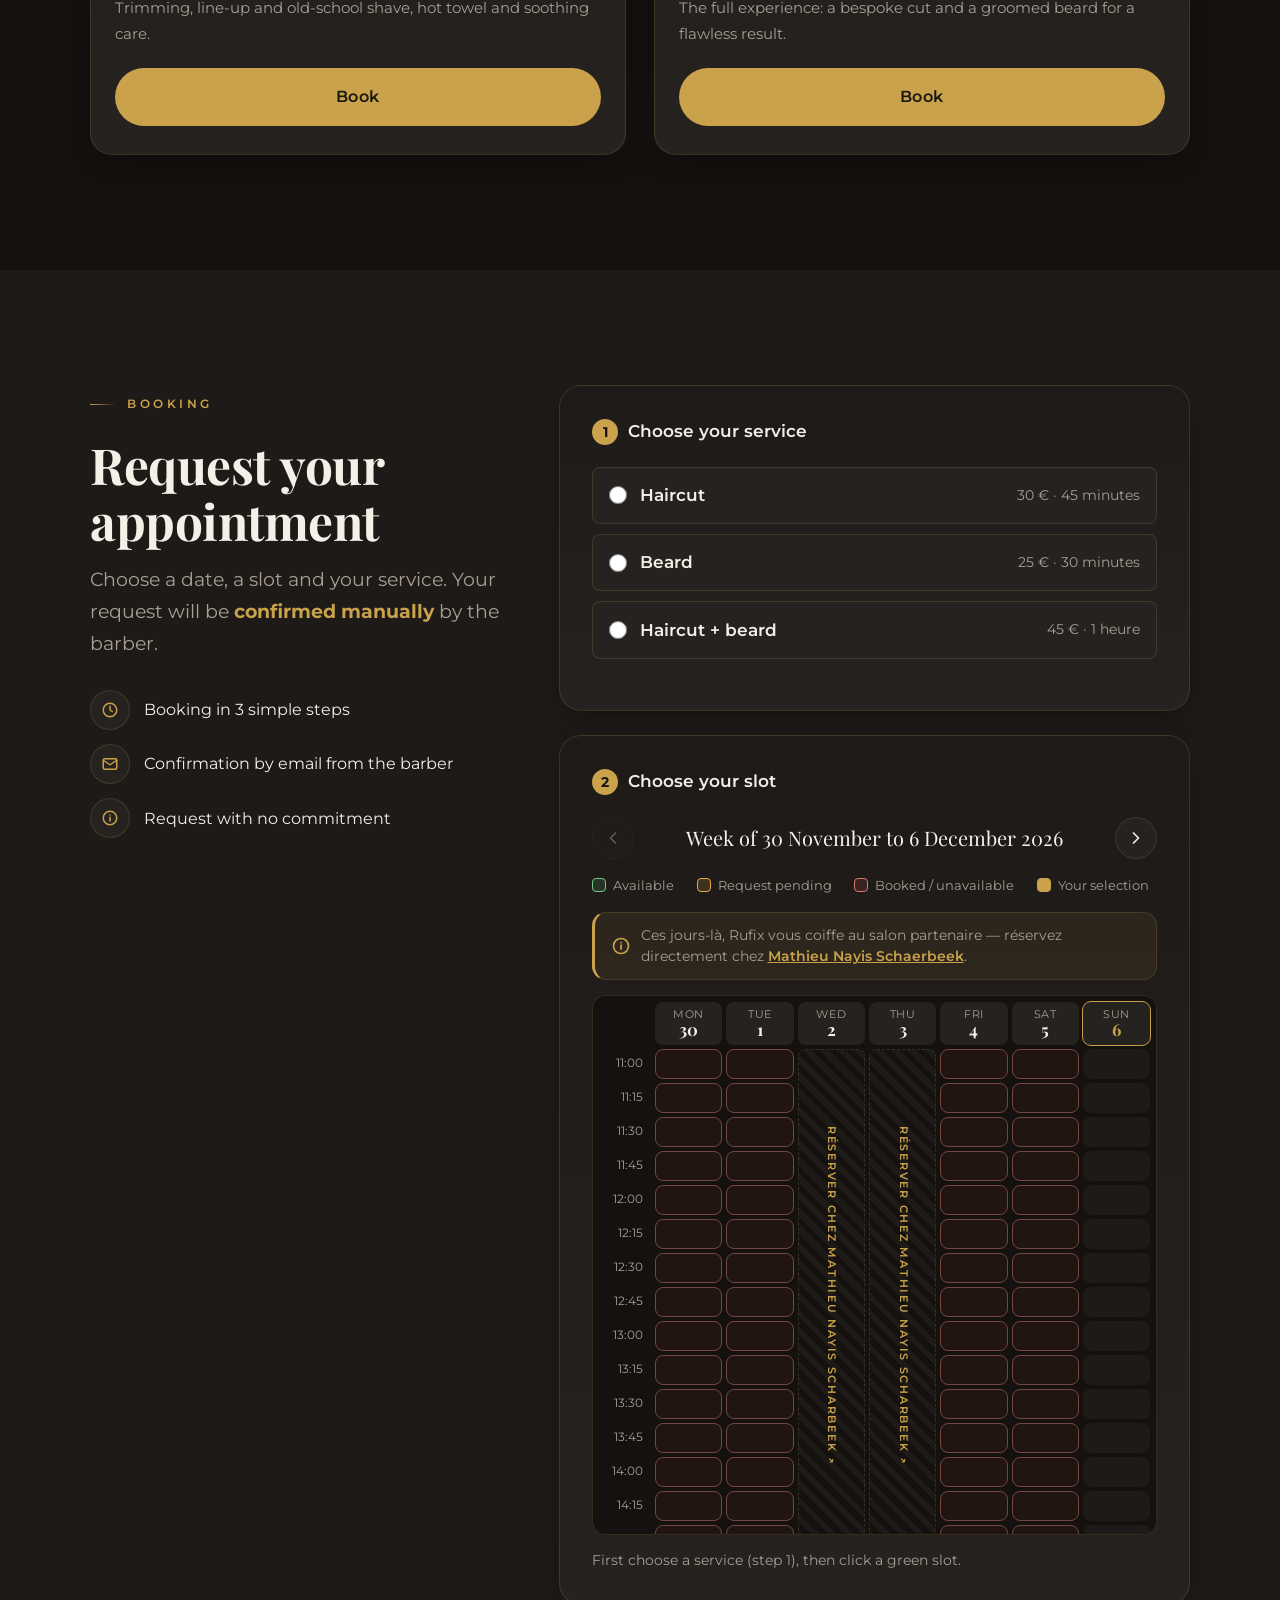
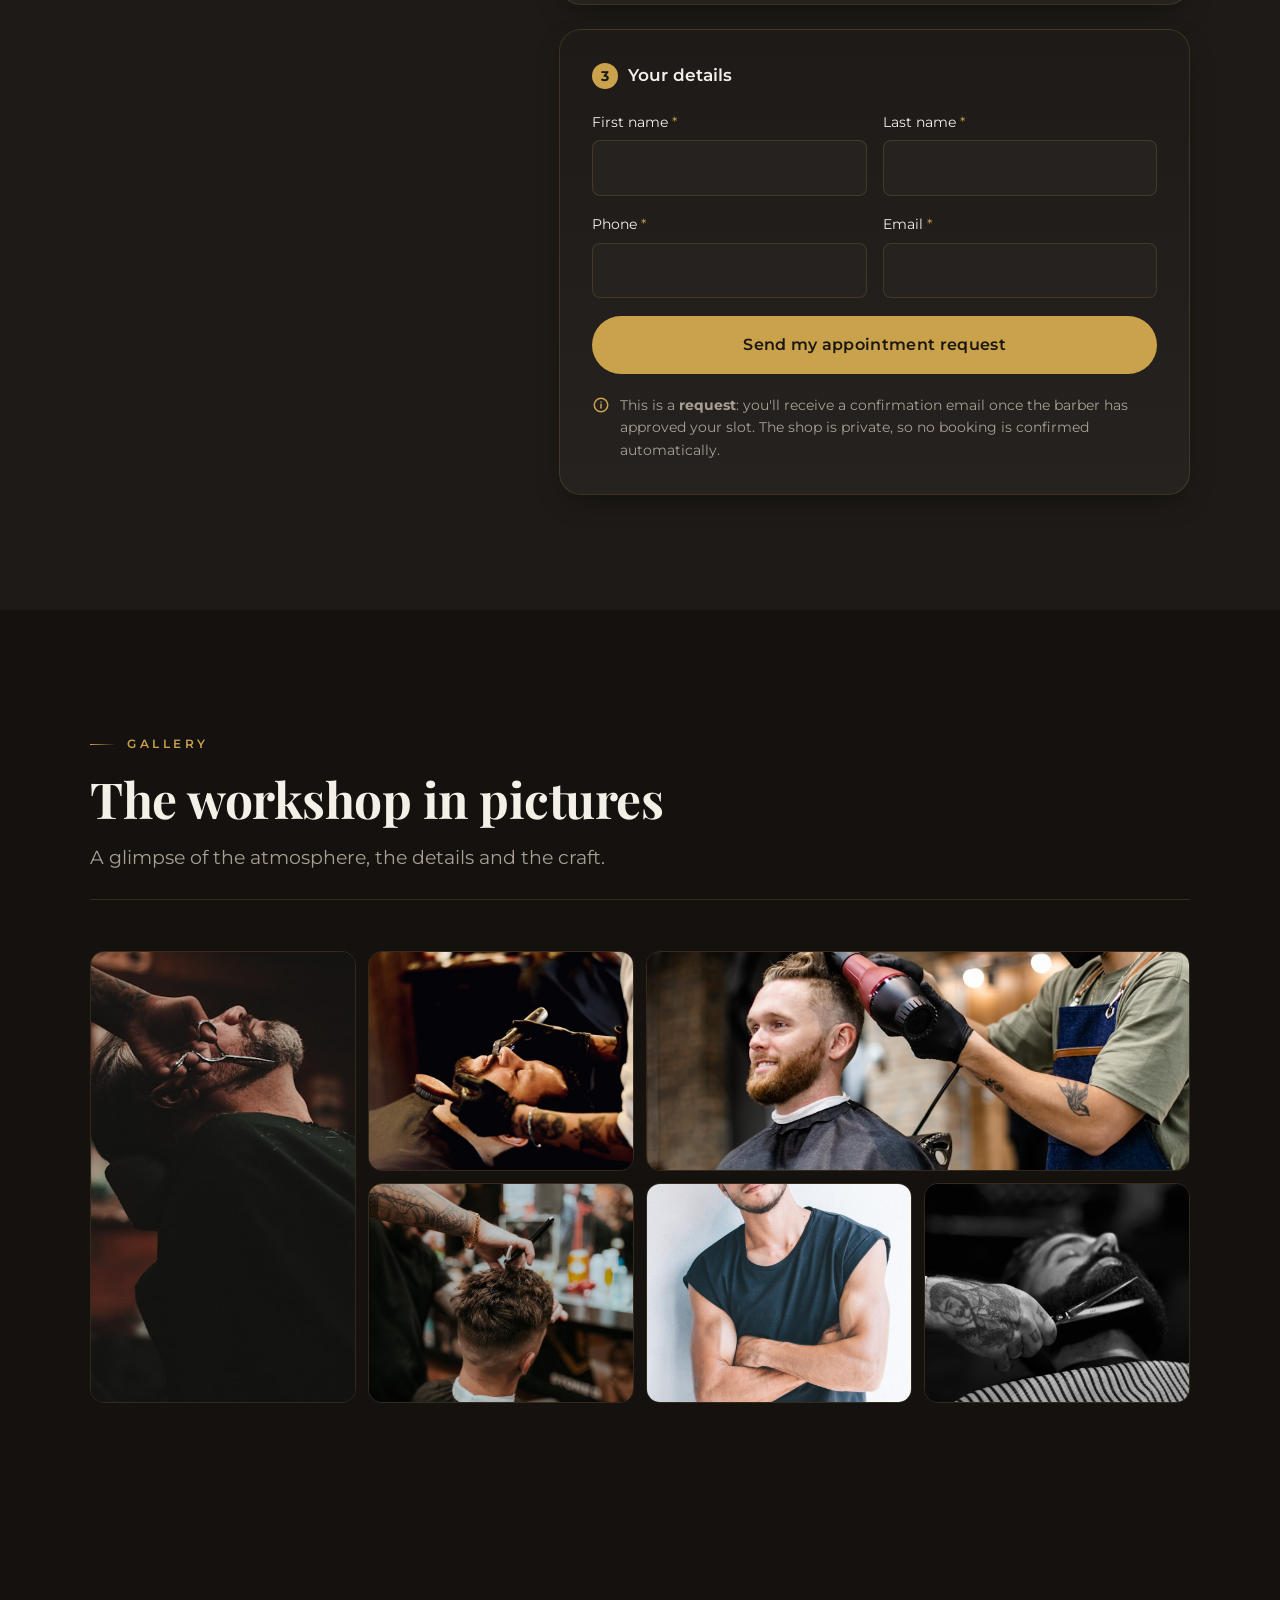
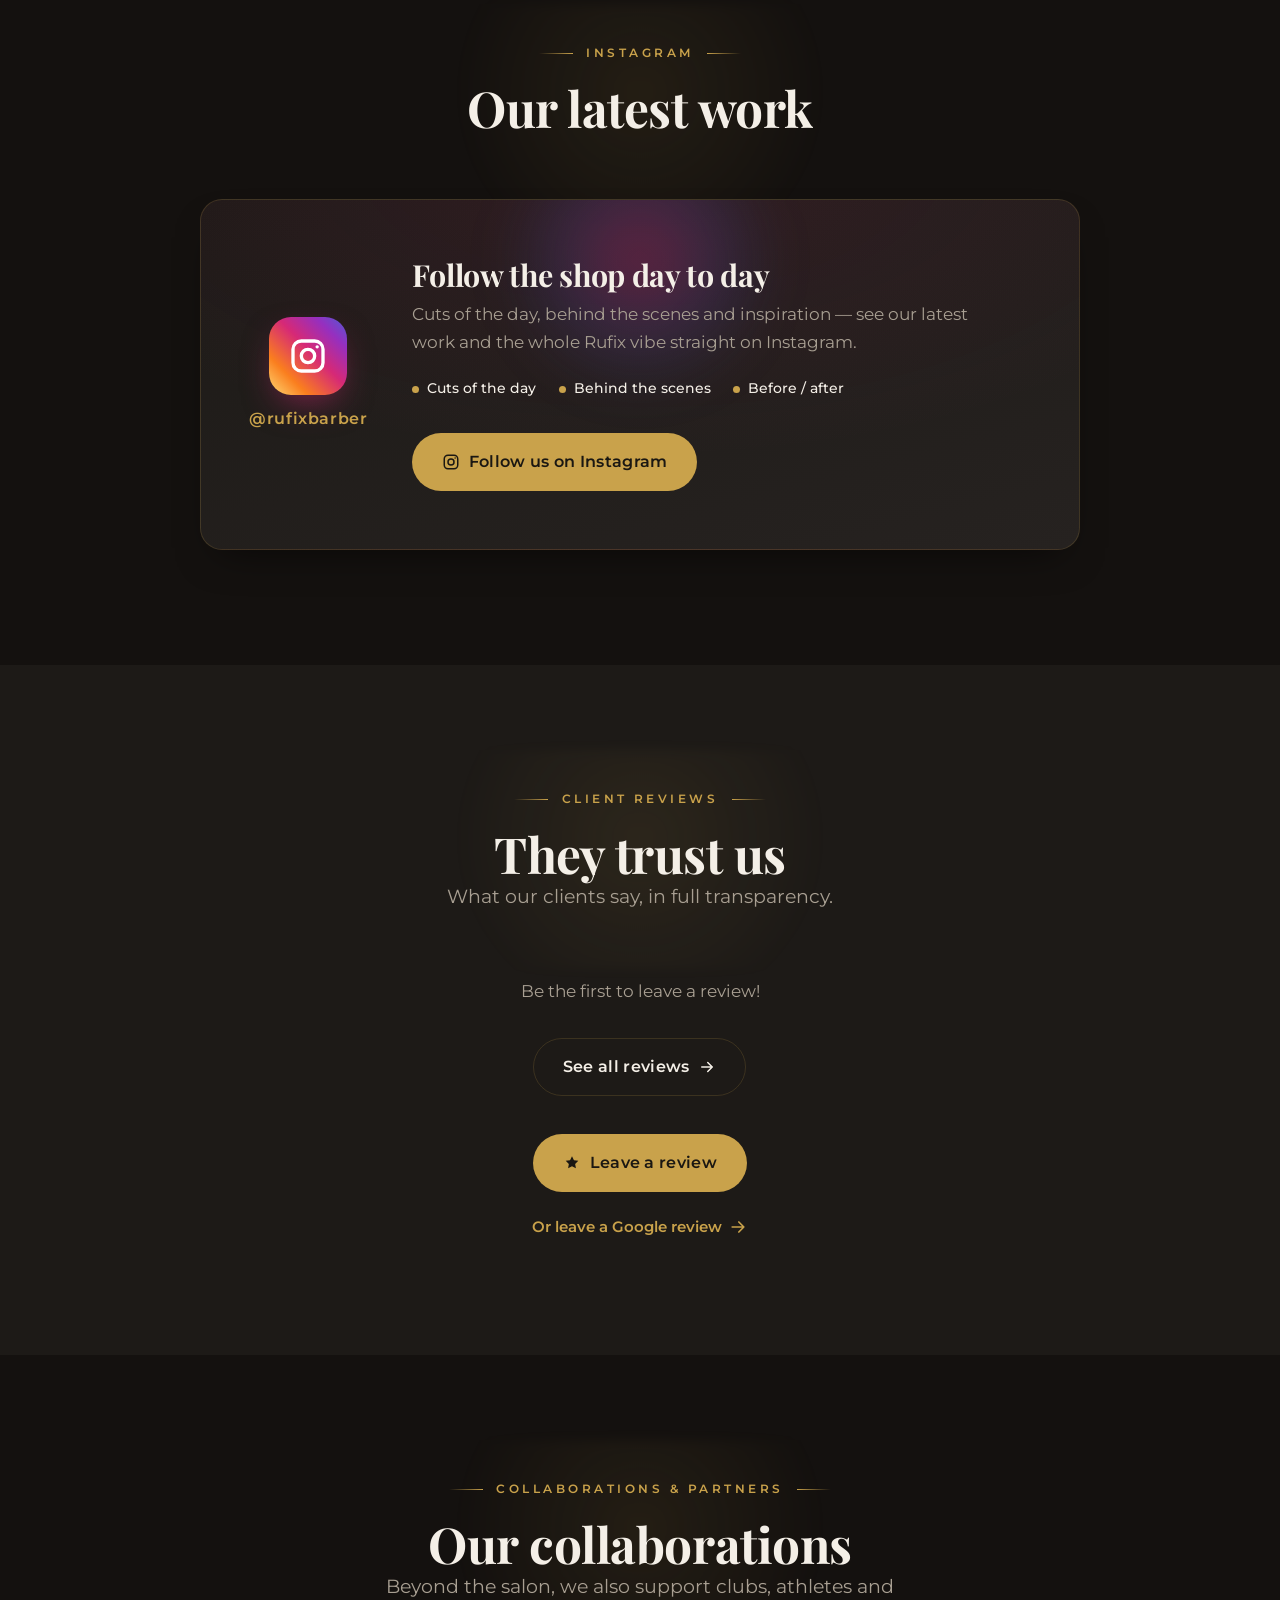
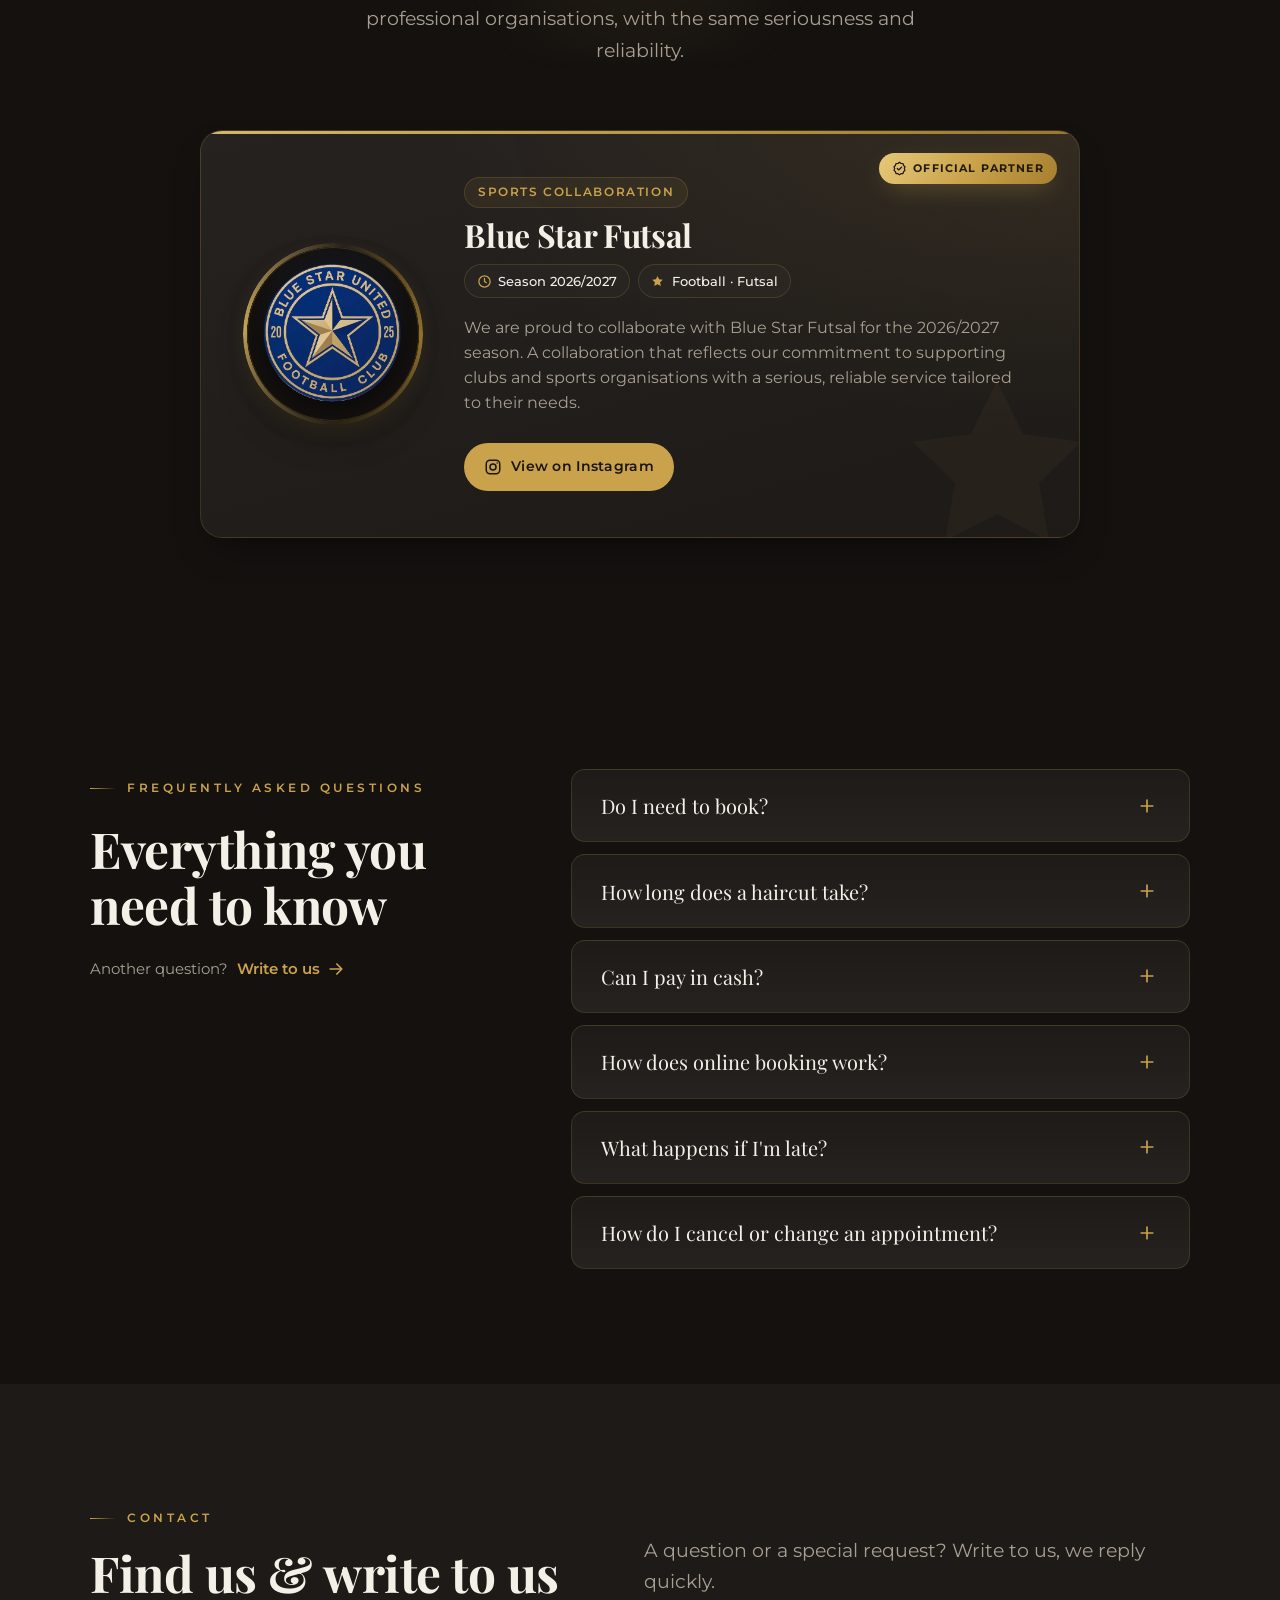
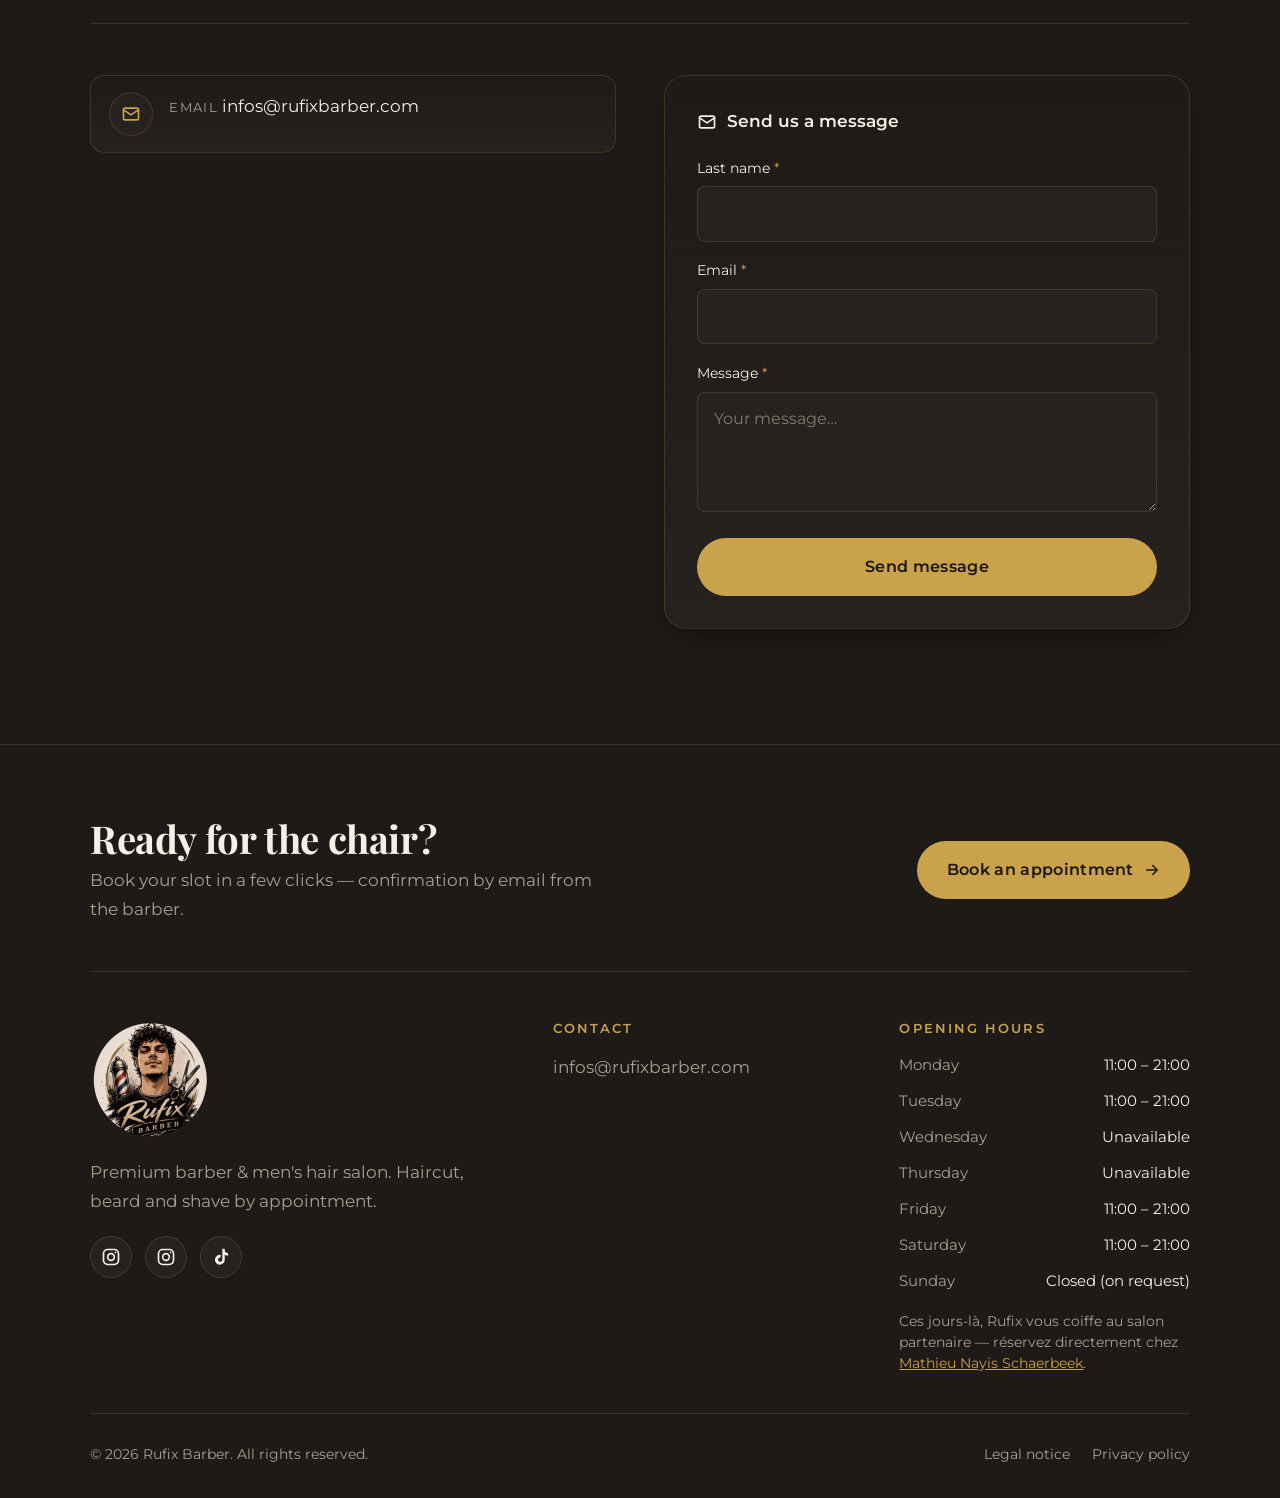
==== commit a98a4999: "Merge branch 'main' into claude/rufix-barber-site-1c3d15" ====
--- a/index.html
+++ b/index.html
@@ -639,18 +639,39 @@
 
         <div class="collab-grid" data-reveal>
           <article class="collab-card">
-            <span class="collab-card__emblem">
-              <!-- Dépose le logo dans images/blue-star-united.png (fond transparent de préférence).
-                   Tant qu'il est absent, l'étoile de repli s'affiche automatiquement. -->
-              <img class="collab-card__logo" src="images/blue-star-united.png"
-                   alt="Logo Blue Star United Football Club" loading="lazy" decoding="async"
-                   onerror="var f=this.parentNode.querySelector('.collab-card__emblem-fallback');if(f){f.hidden=false;}this.remove();" />
-              <span class="collab-card__emblem-fallback" hidden aria-hidden="true"><svg class="icon"><use href="#i-star"></use></svg></span>
+            <!-- Filigrane décoratif en arrière-plan -->
+            <svg class="collab-card__watermark" aria-hidden="true"><use href="#i-star"></use></svg>
+
+            <!-- Sceau « partenaire officiel » -->
+            <span class="collab-card__ribbon">
+              <svg class="icon" aria-hidden="true"><use href="#i-verified"></use></svg>
+              <span data-i18n="collab.official">Partenaire officiel</span>
             </span>
+
+            <div class="collab-card__emblem-wrap">
+              <span class="collab-card__emblem">
+                <!-- Dépose le logo dans images/blue-star-united.png (fond transparent de préférence).
+                     Tant qu'il est absent, l'étoile de repli s'affiche automatiquement. -->
+                <img class="collab-card__logo" src="images/blue-star-united.png"
+                     alt="Logo Blue Star United Football Club" loading="lazy" decoding="async"
+                     onerror="var f=this.parentNode.querySelector('.collab-card__emblem-fallback');if(f){f.hidden=false;}this.remove();" />
+                <span class="collab-card__emblem-fallback" hidden aria-hidden="true"><svg class="icon"><use href="#i-star"></use></svg></span>
+              </span>
+            </div>
+
             <div class="collab-card__body">
               <span class="collab-card__tag" data-i18n="collab.sport">Collaboration sportive</span>
               <h3 class="collab-card__name">Blue Star Futsal</h3>
-              <span class="collab-card__season" data-i18n="collab.season">Saison 2026/2027</span>
+              <ul class="collab-card__meta">
+                <li>
+                  <svg class="icon" aria-hidden="true"><use href="#i-clock"></use></svg>
+                  <span data-i18n="collab.season">Saison 2026/2027</span>
+                </li>
+                <li>
+                  <svg class="icon" aria-hidden="true"><use href="#i-star"></use></svg>
+                  <span data-i18n="collab.sportType">Football · Futsal</span>
+                </li>
+              </ul>
               <p class="collab-card__text" data-i18n="collab.text">Nous sommes fiers de collaborer avec Blue Star Futsal pour la saison 2026/2027. Une collaboration qui illustre notre volonté d'accompagner les clubs et les acteurs du sport avec un service sérieux, fiable et adapté à leurs besoins.</p>
               <a class="btn btn--sm" href="https://www.instagram.com/blue_star_futsal?igsi=emMyYTZpODR5Yjhy"
                  target="_blank" rel="noopener"
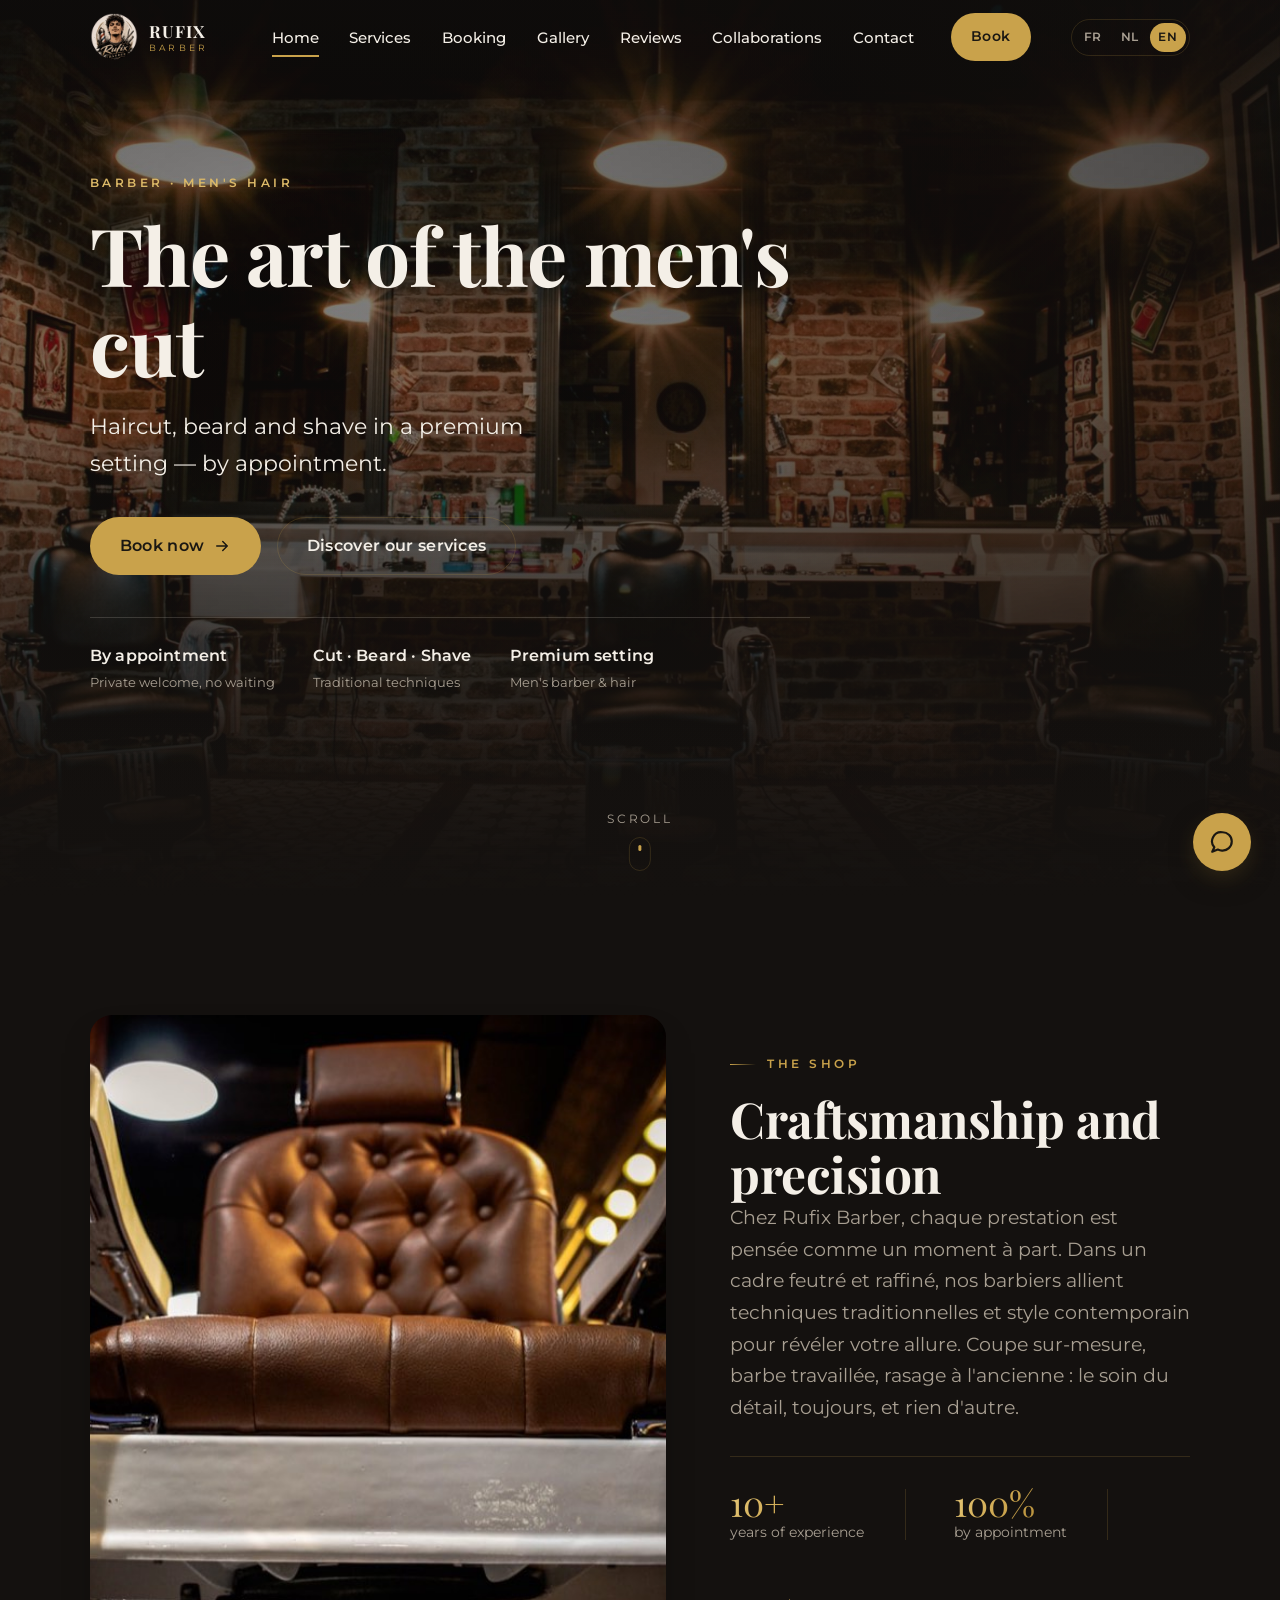
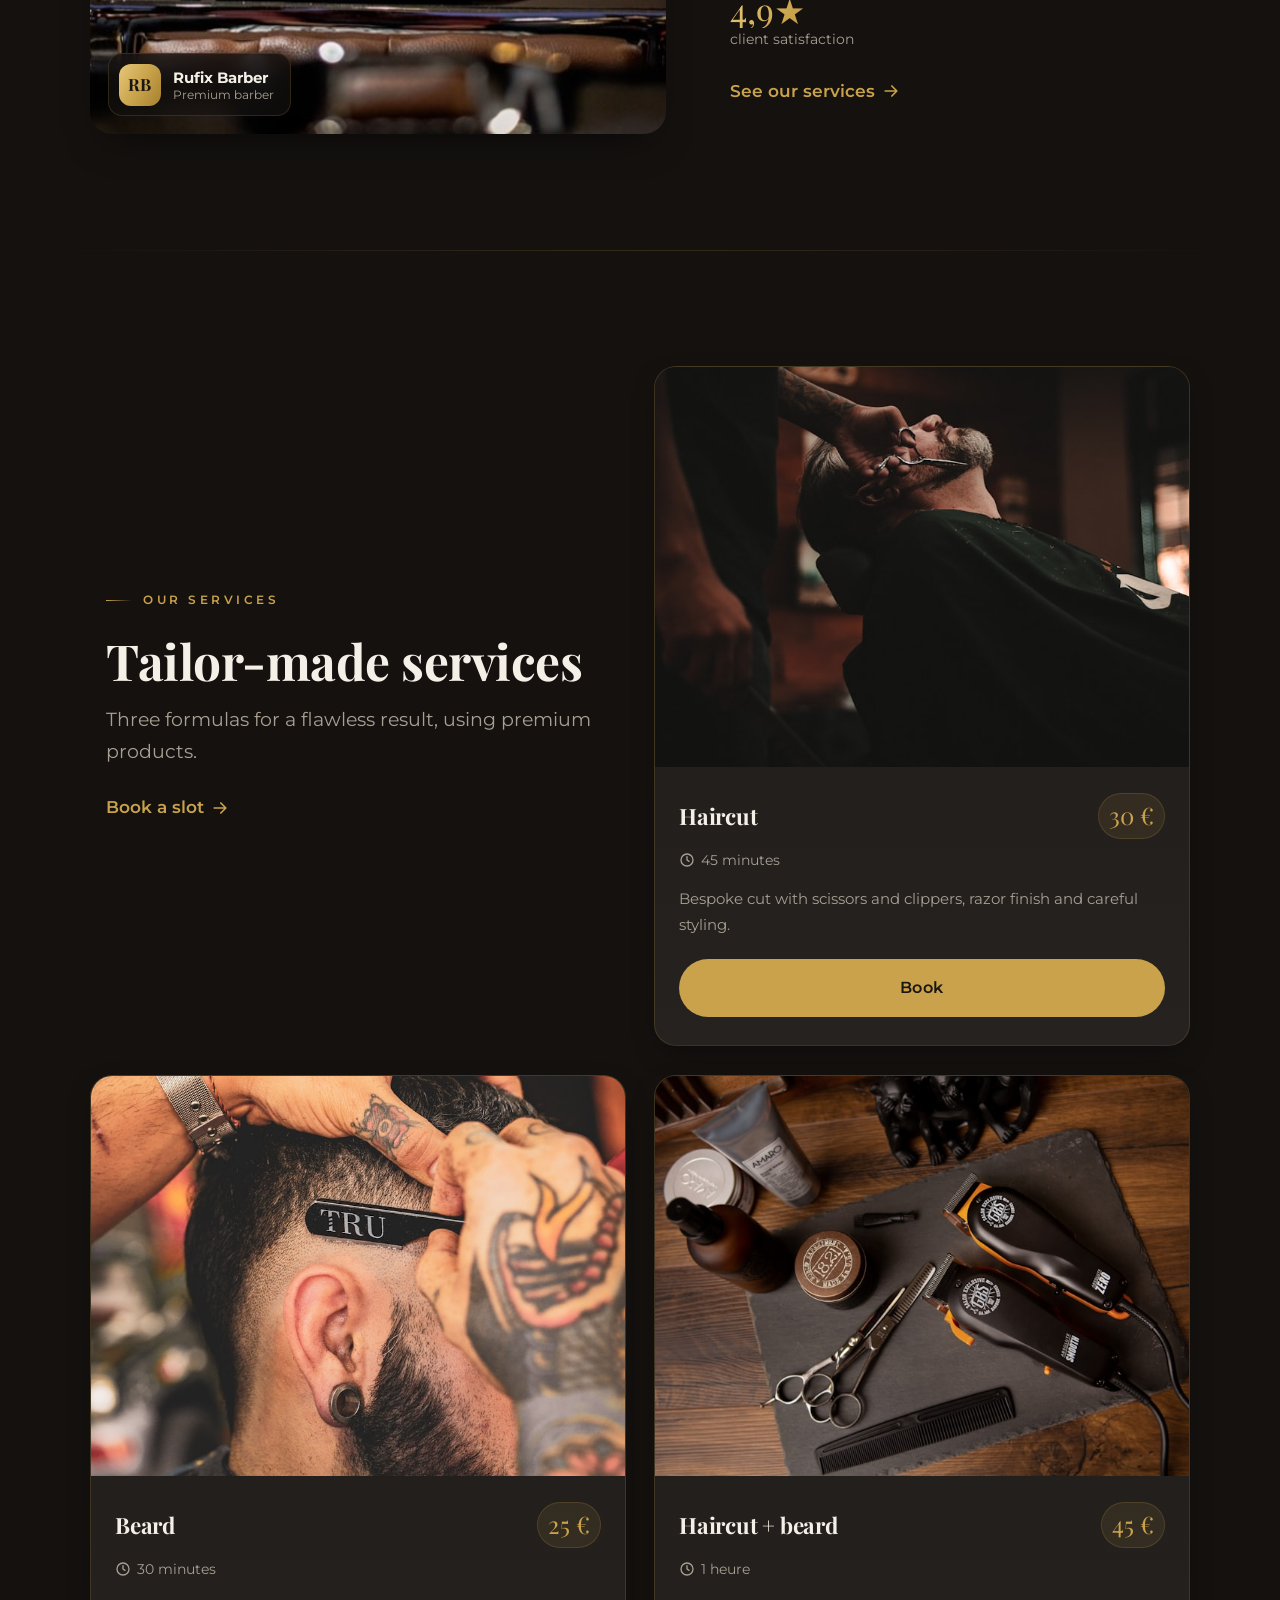
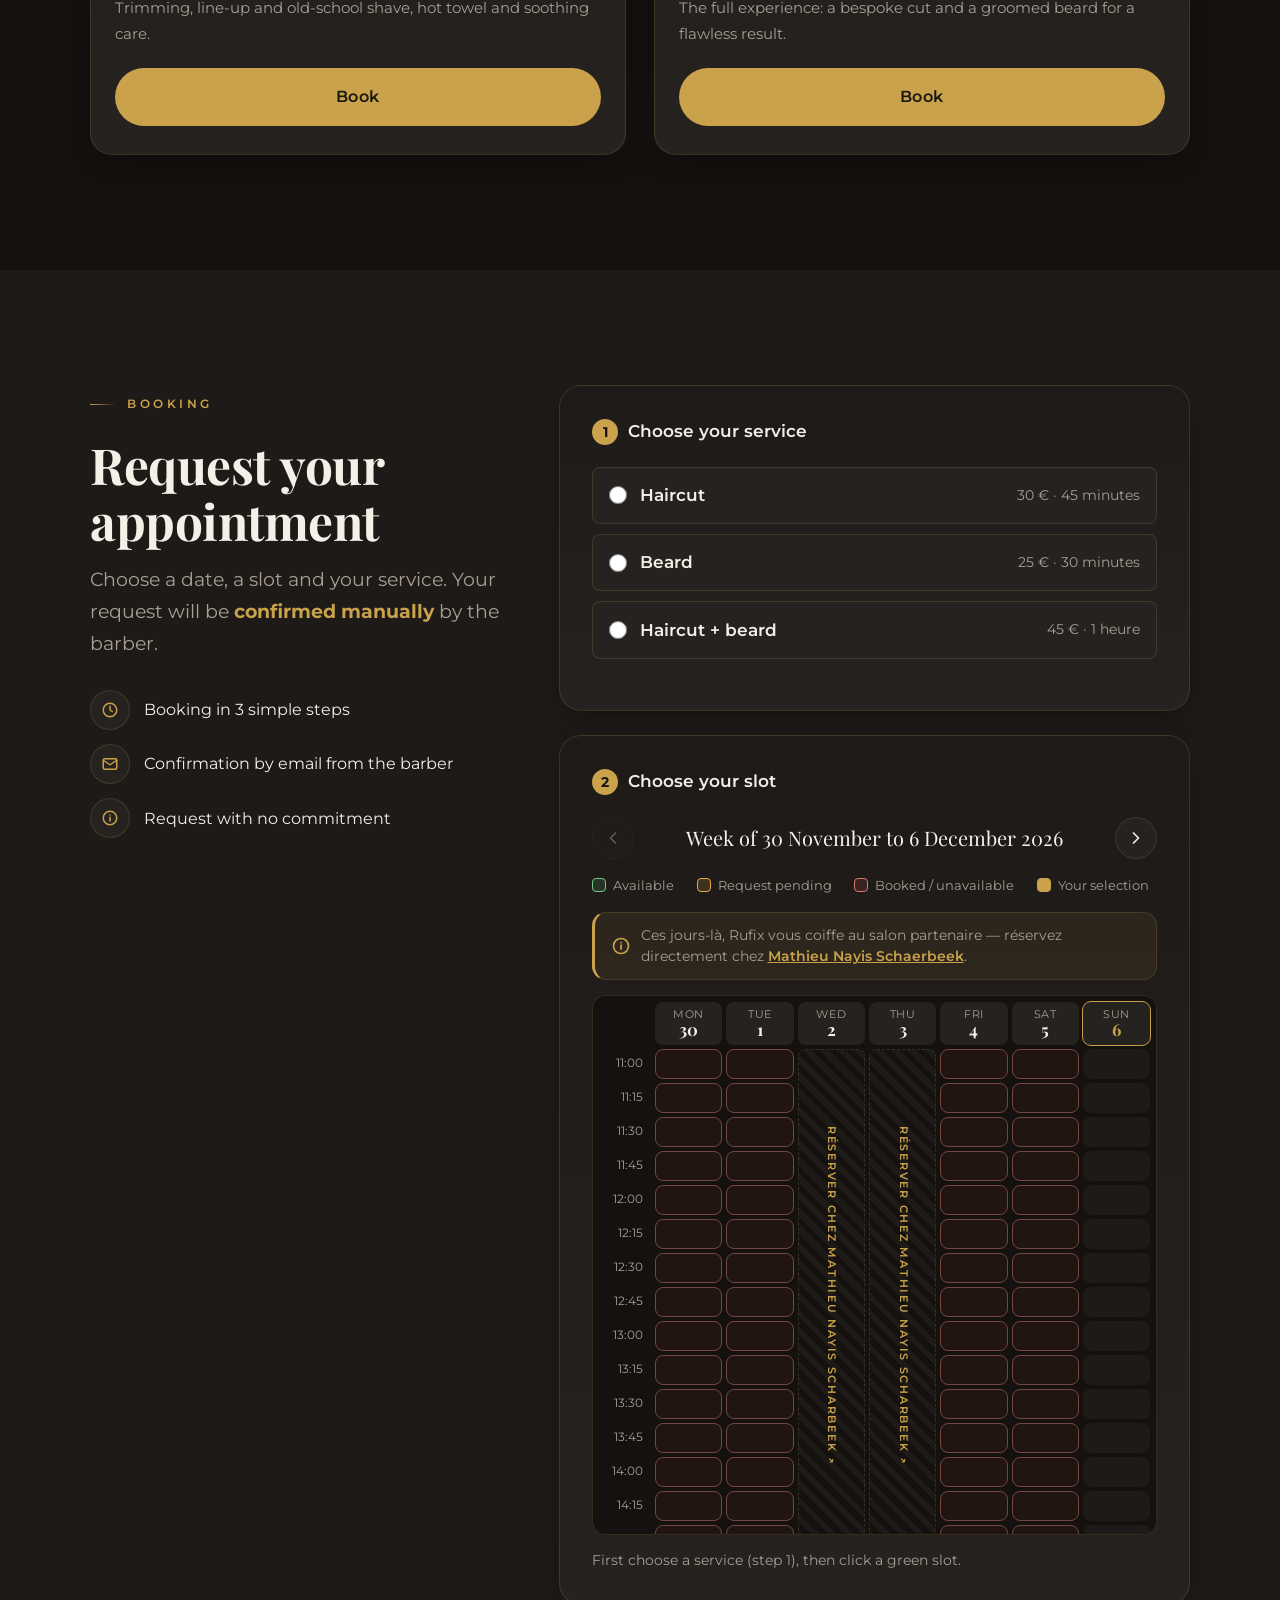
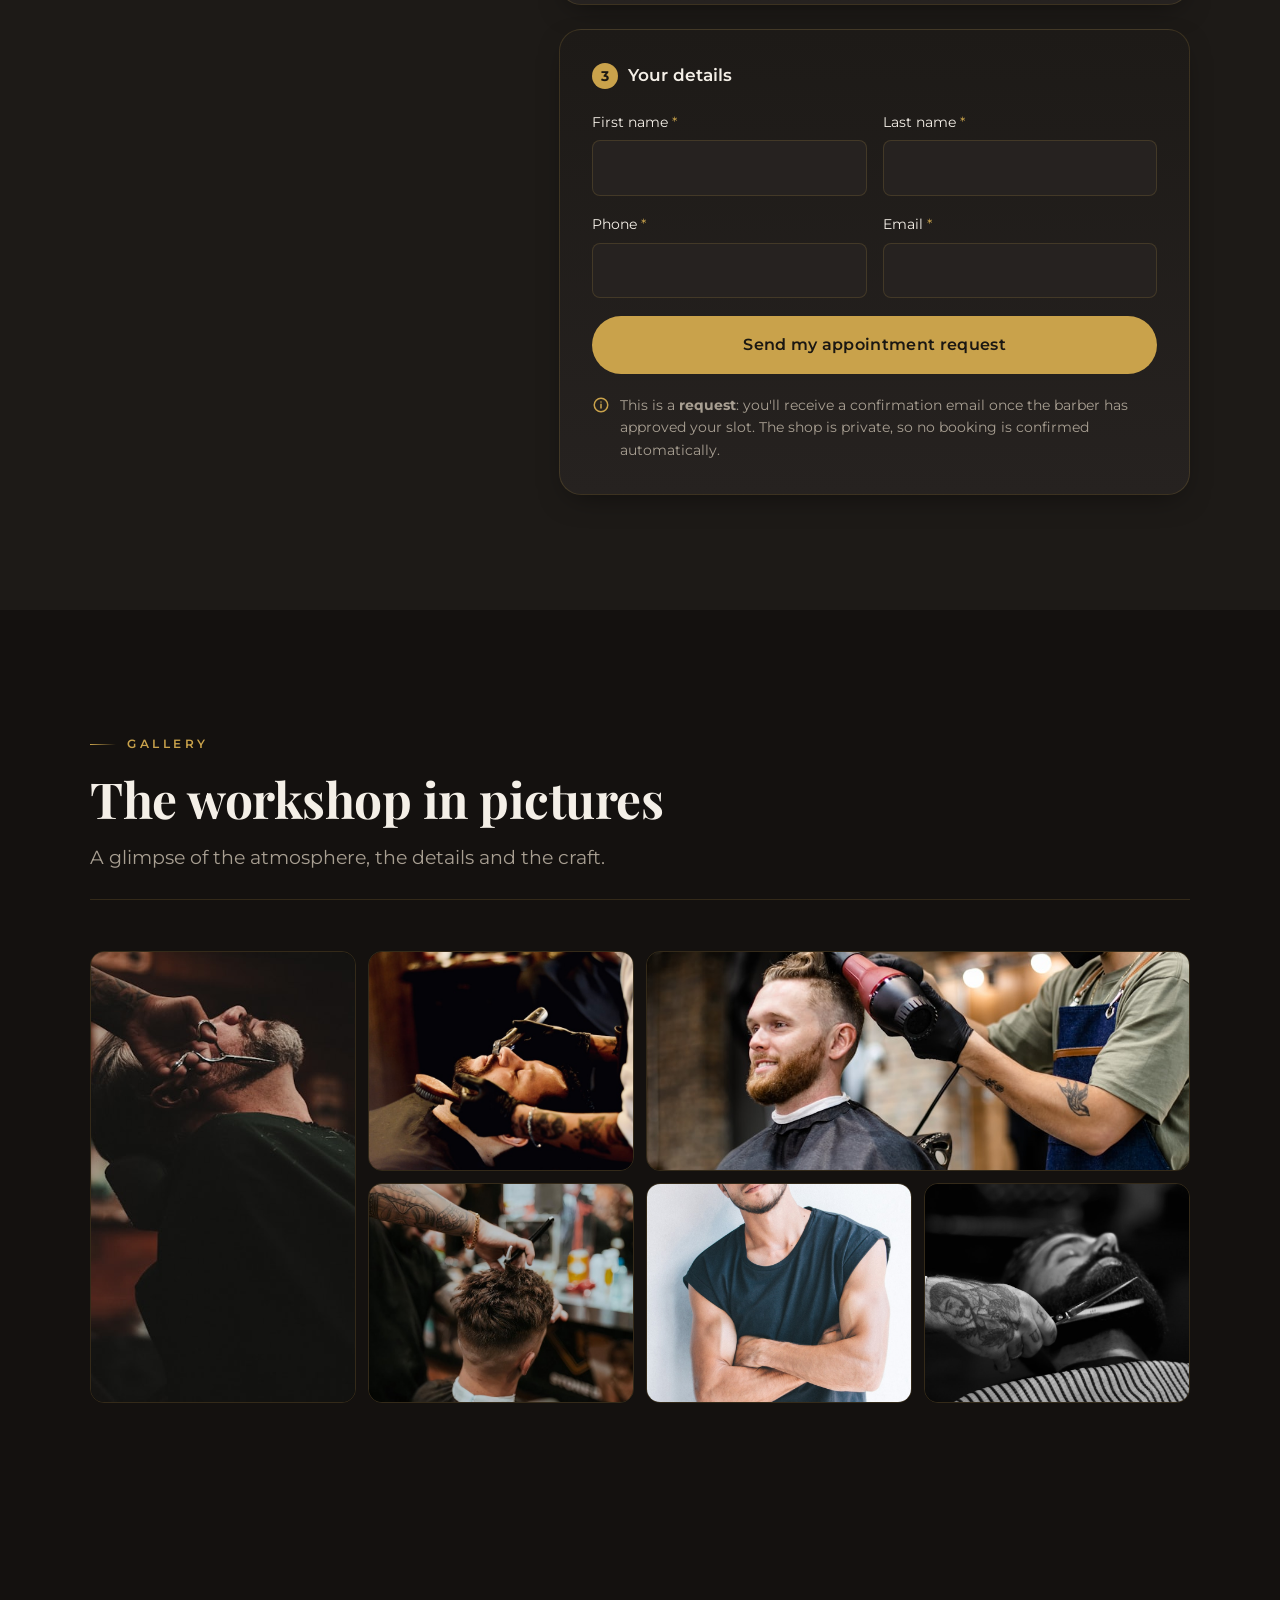
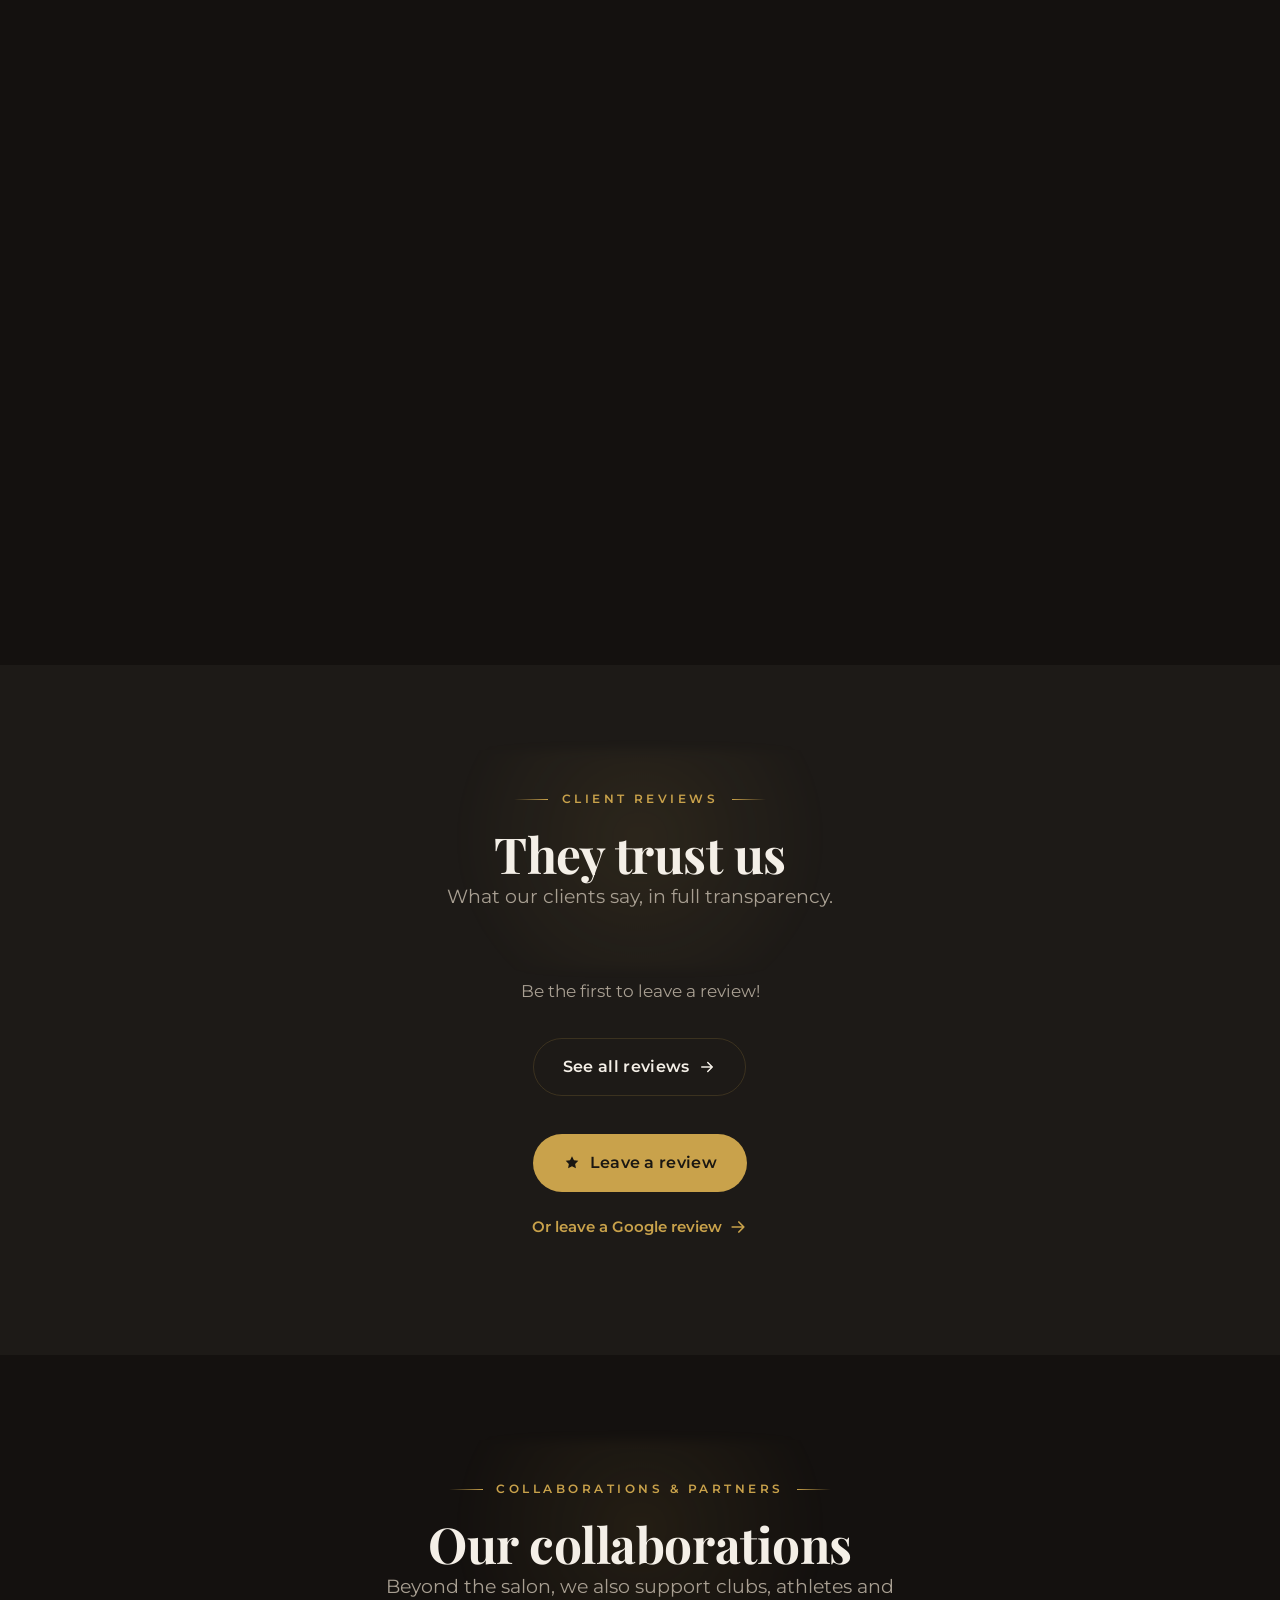
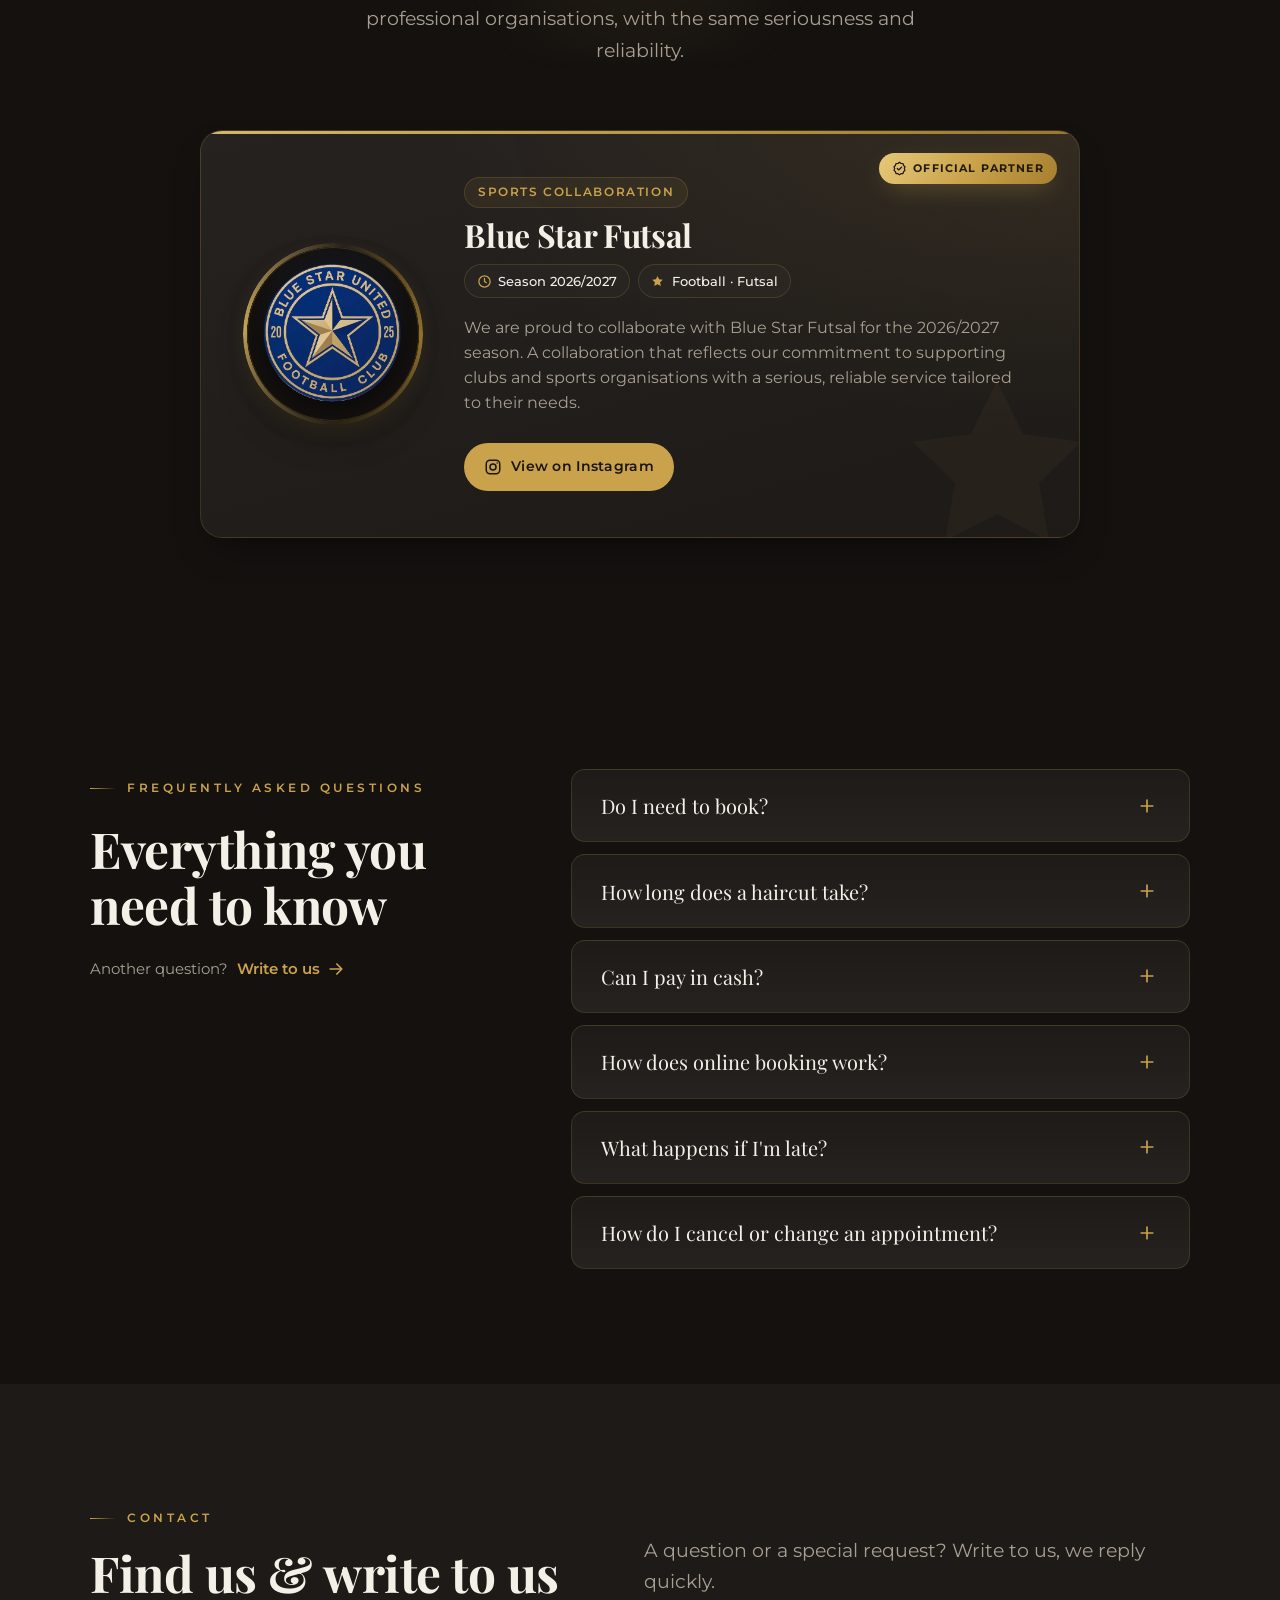
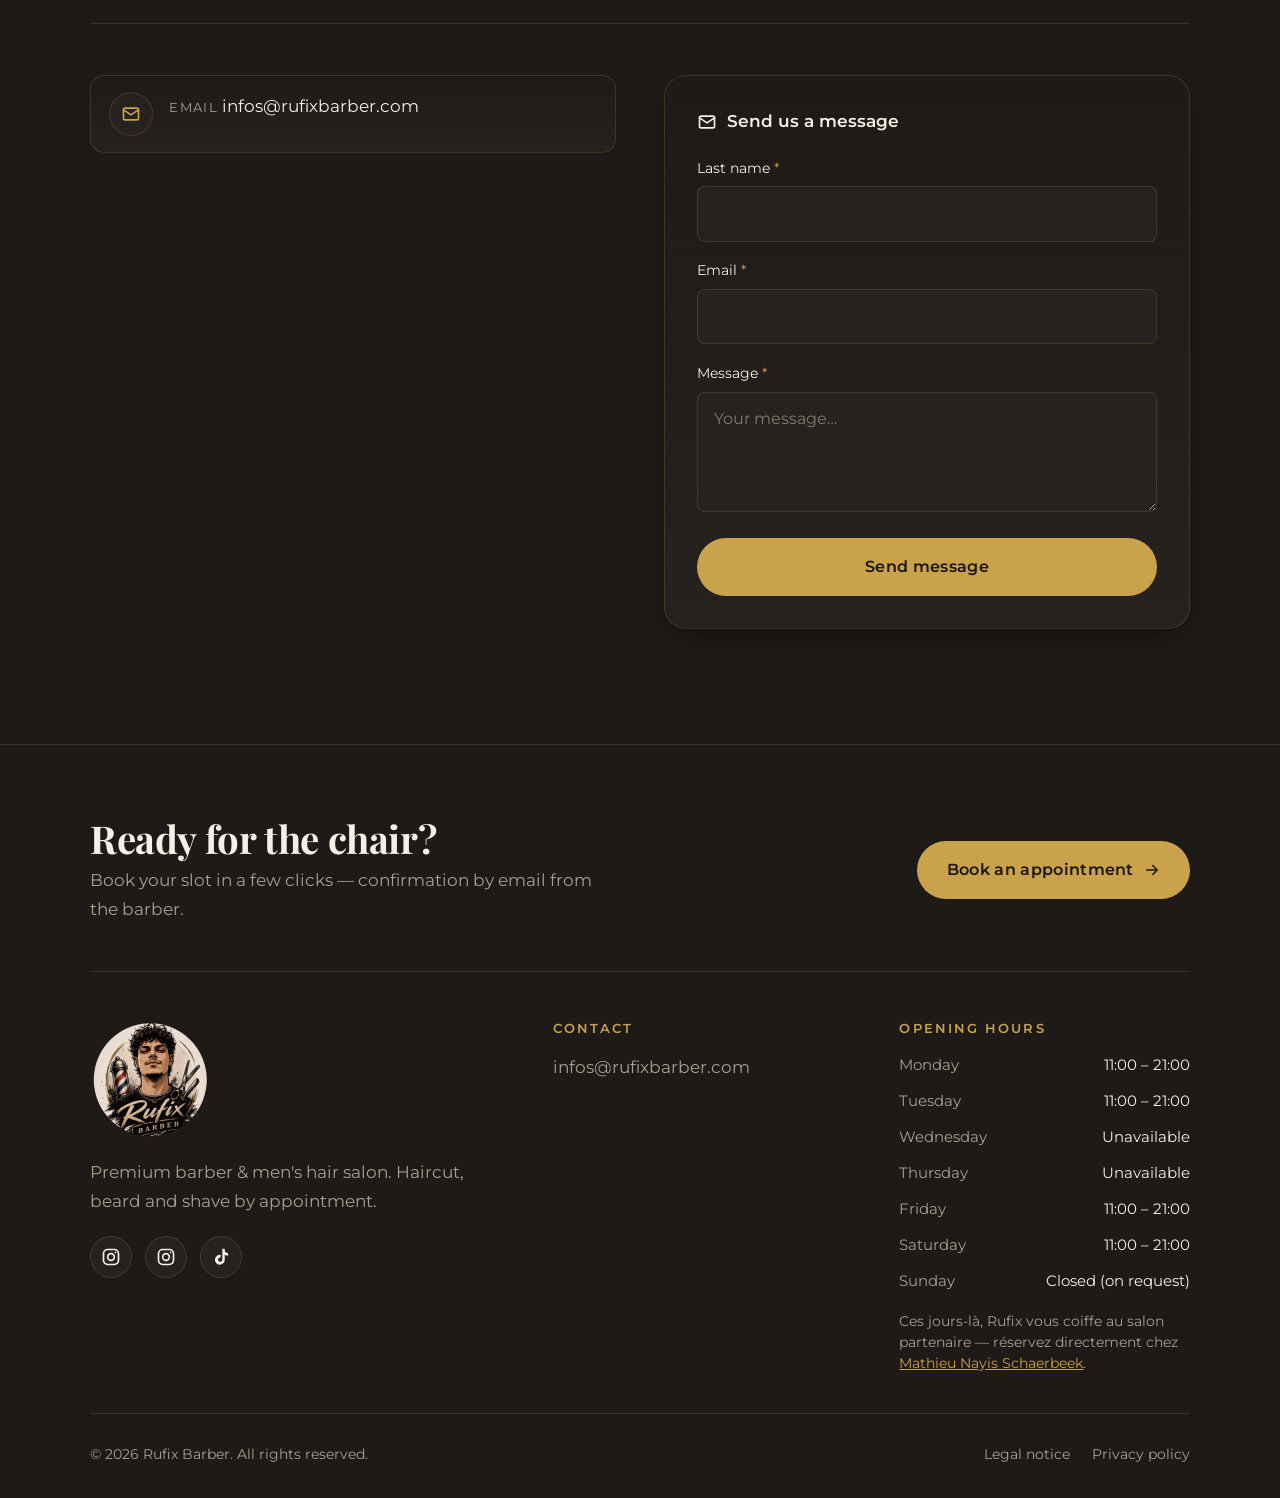
==== commit 29b69714: "Dispos : blocage des créneaux 18h→fermeture les 11 et 12 septembre Co-Authored-By: Claude Opus 4.8 <" ====
--- a/index.html
+++ b/index.html
@@ -44,9 +44,9 @@
         rel="stylesheet" />
 
   <!-- ========================= Styles ========================= -->
-  <link rel="stylesheet" href="css/base.css?v=20260908a" />
-  <link rel="stylesheet" href="css/components.css?v=20260908a" />
-  <link rel="stylesheet" href="css/animations.css?v=20260908a" />
+  <link rel="stylesheet" href="css/base.css?v=20260908b" />
+  <link rel="stylesheet" href="css/components.css?v=20260908b" />
+  <link rel="stylesheet" href="css/animations.css?v=20260908b" />
 
   <!-- ============= Données structurées (SEO local) =============
        👉 Éditez ces valeurs en même temps que js/config.js.
@@ -924,11 +924,11 @@
        Si les clés ne sont pas renseignées dans config.js, le site
        bascule automatiquement sur le repli mailto (aucune erreur). -->
   <script src="https://cdn.jsdelivr.net/npm/@emailjs/browser@4/dist/email.min.js" defer></script>
-  <script src="js/config.js?v=20260908a" defer></script>
-  <script src="js/i18n.js?v=20260908a" defer></script>
-  <script src="js/booking.js?v=20260908a" defer></script>
-  <script src="js/reviews.js?v=20260908a" defer></script>
-  <script src="js/main.js?v=20260908a" defer></script>
-  <script src="js/assistant.js?v=20260908a" defer></script>
+  <script src="js/config.js?v=20260908b" defer></script>
+  <script src="js/i18n.js?v=20260908b" defer></script>
+  <script src="js/booking.js?v=20260908b" defer></script>
+  <script src="js/reviews.js?v=20260908b" defer></script>
+  <script src="js/main.js?v=20260908b" defer></script>
+  <script src="js/assistant.js?v=20260908b" defer></script>
 </body>
 </html>
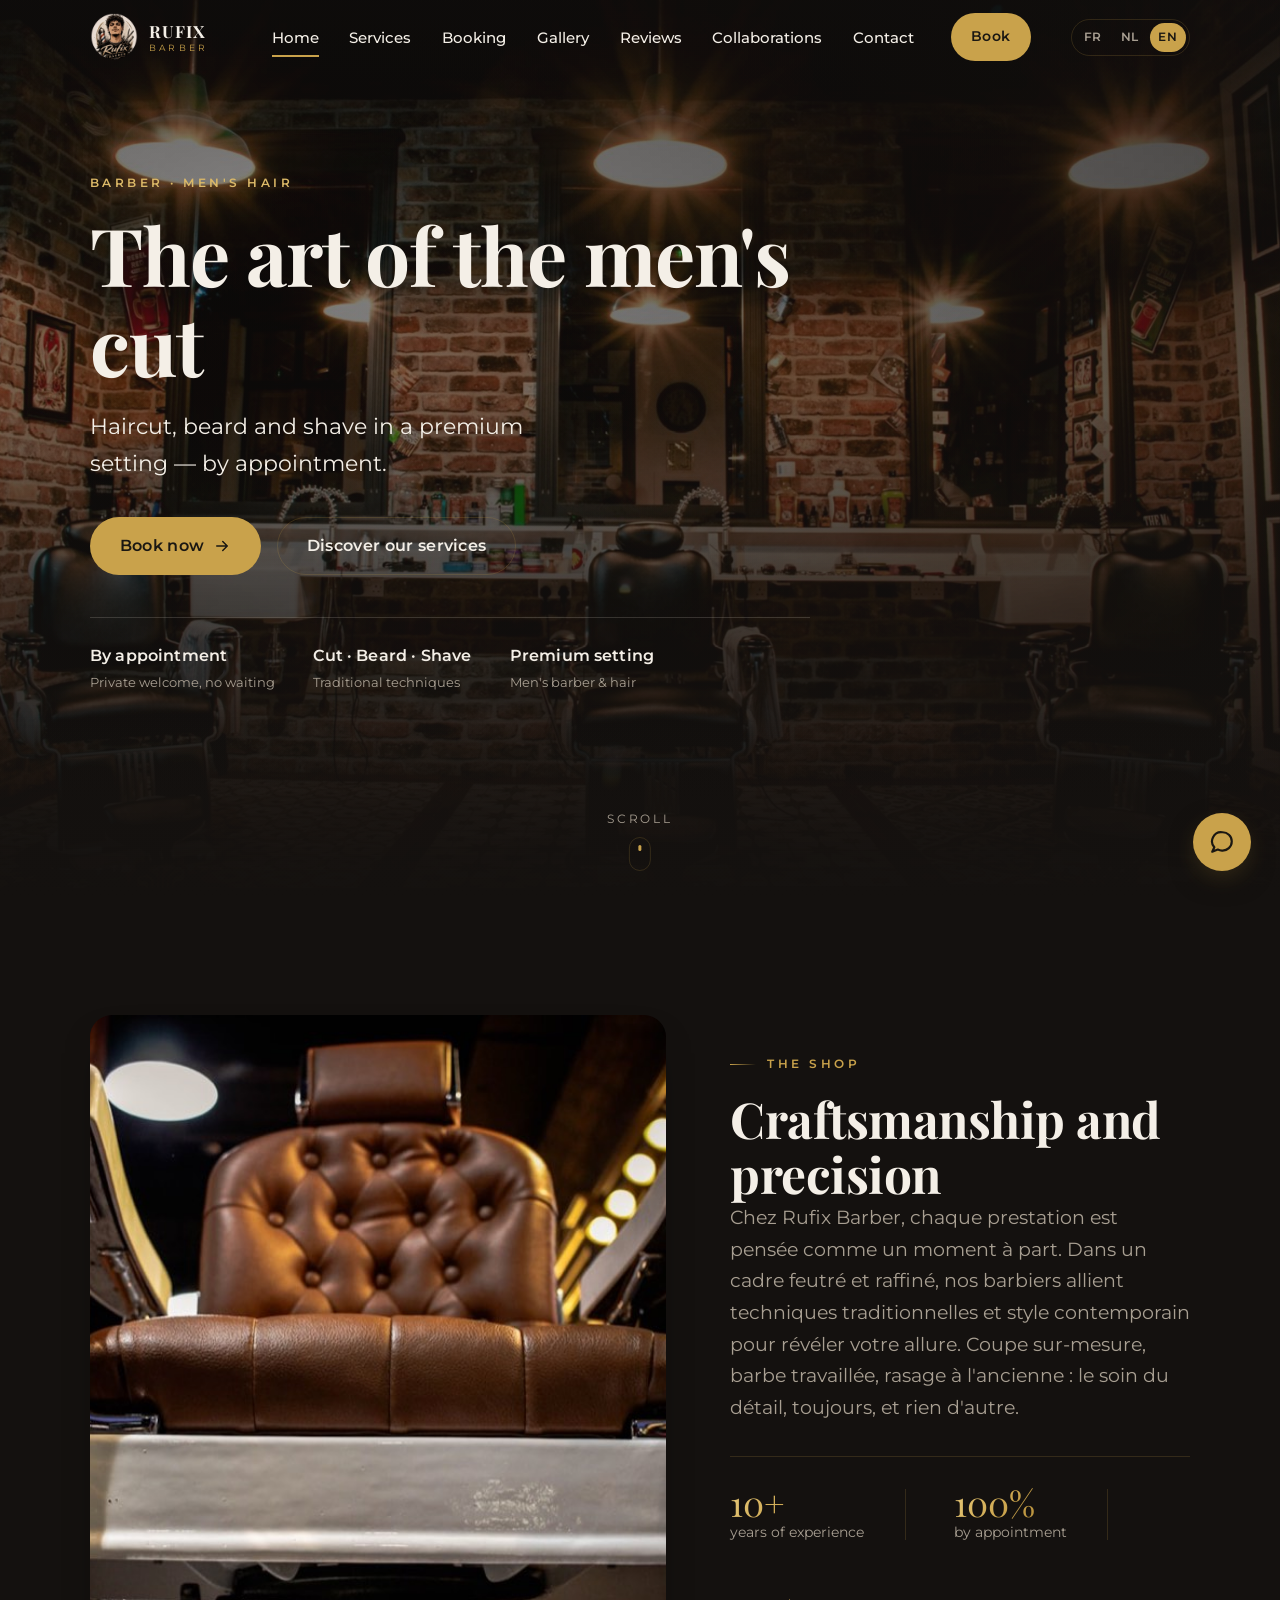
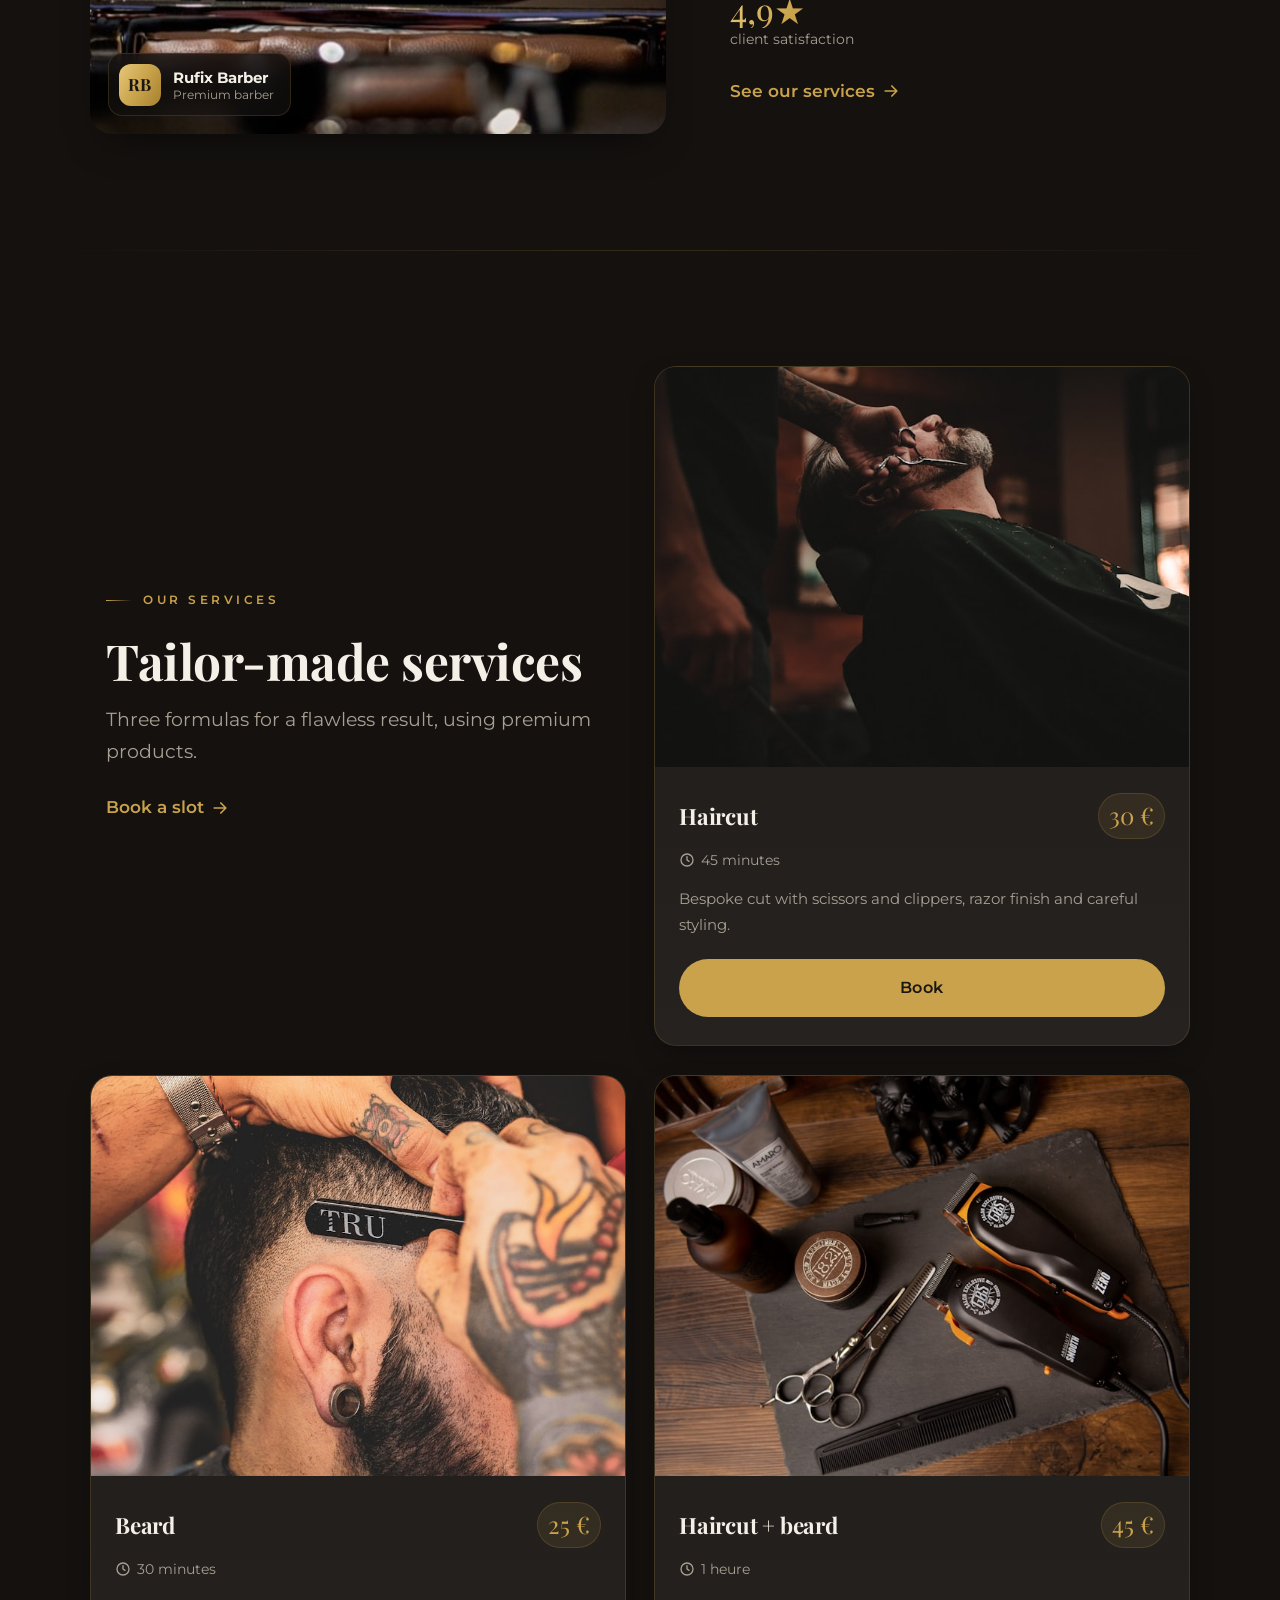
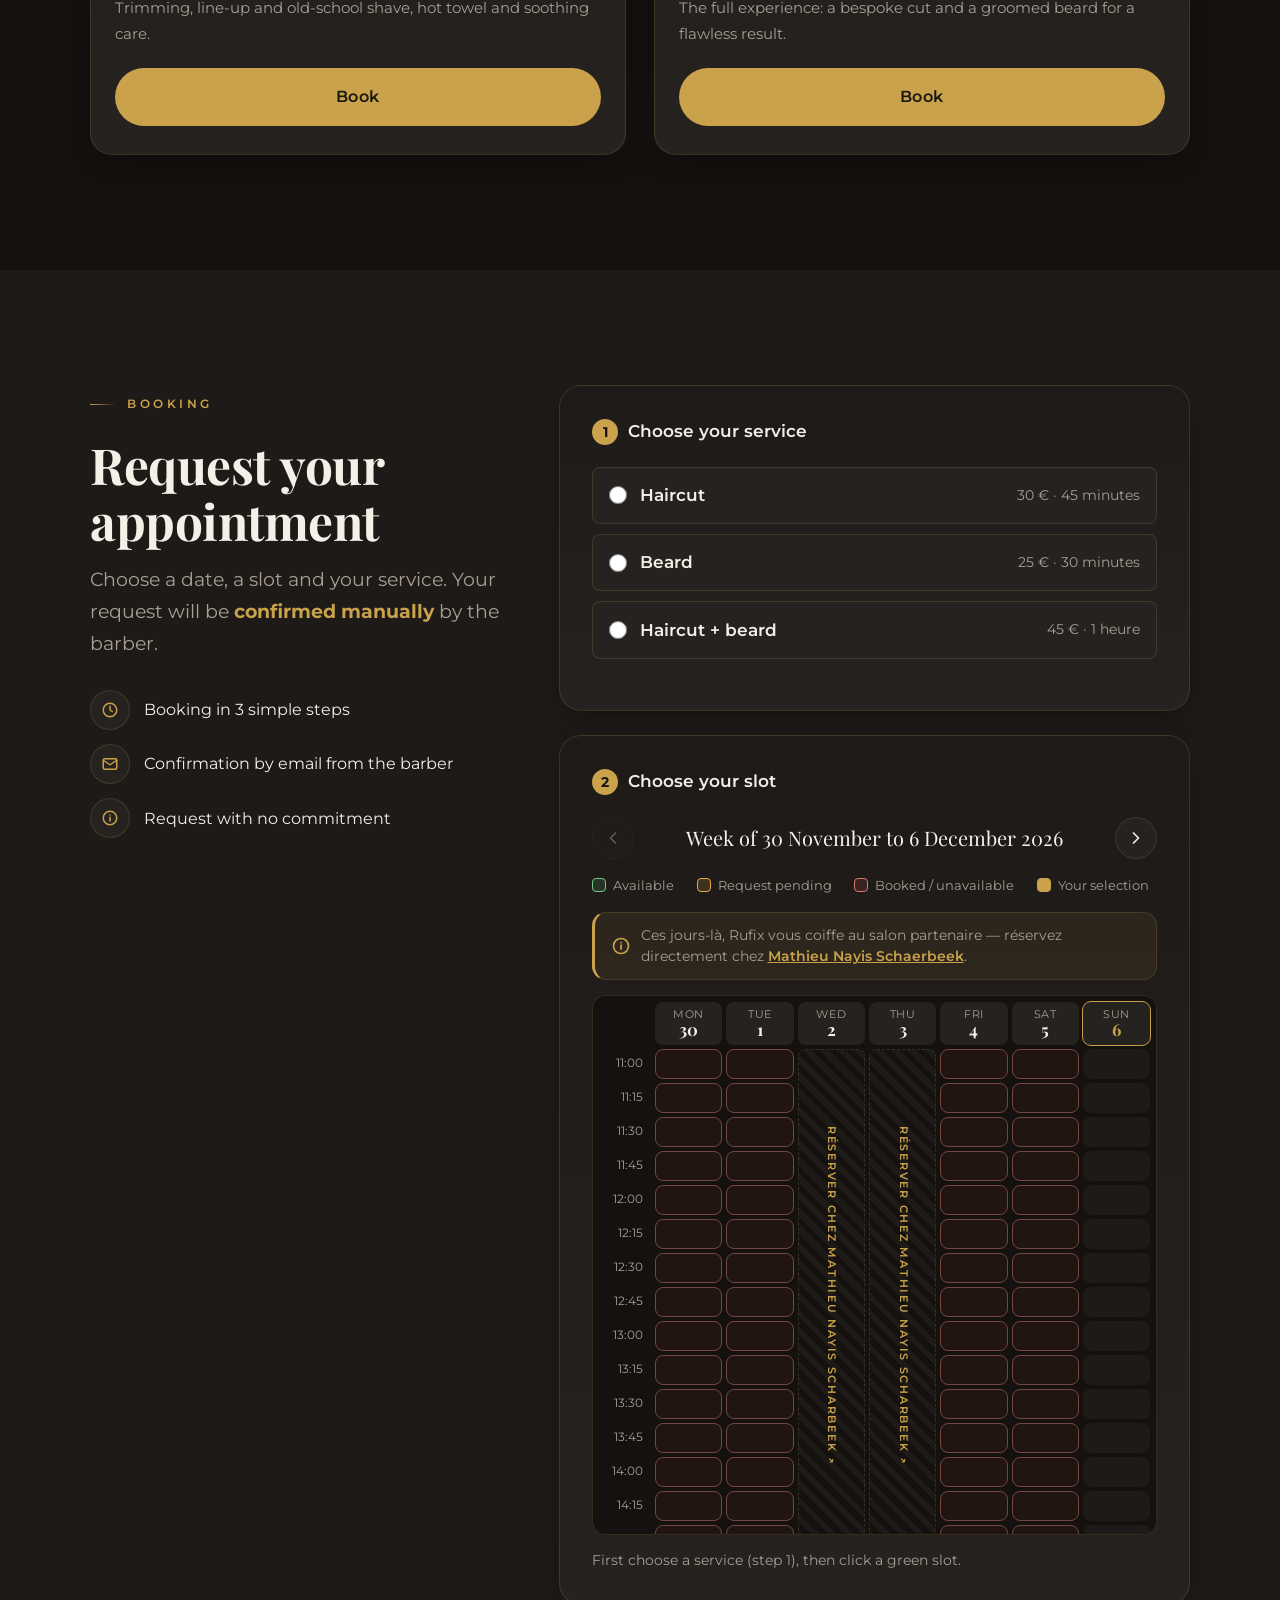
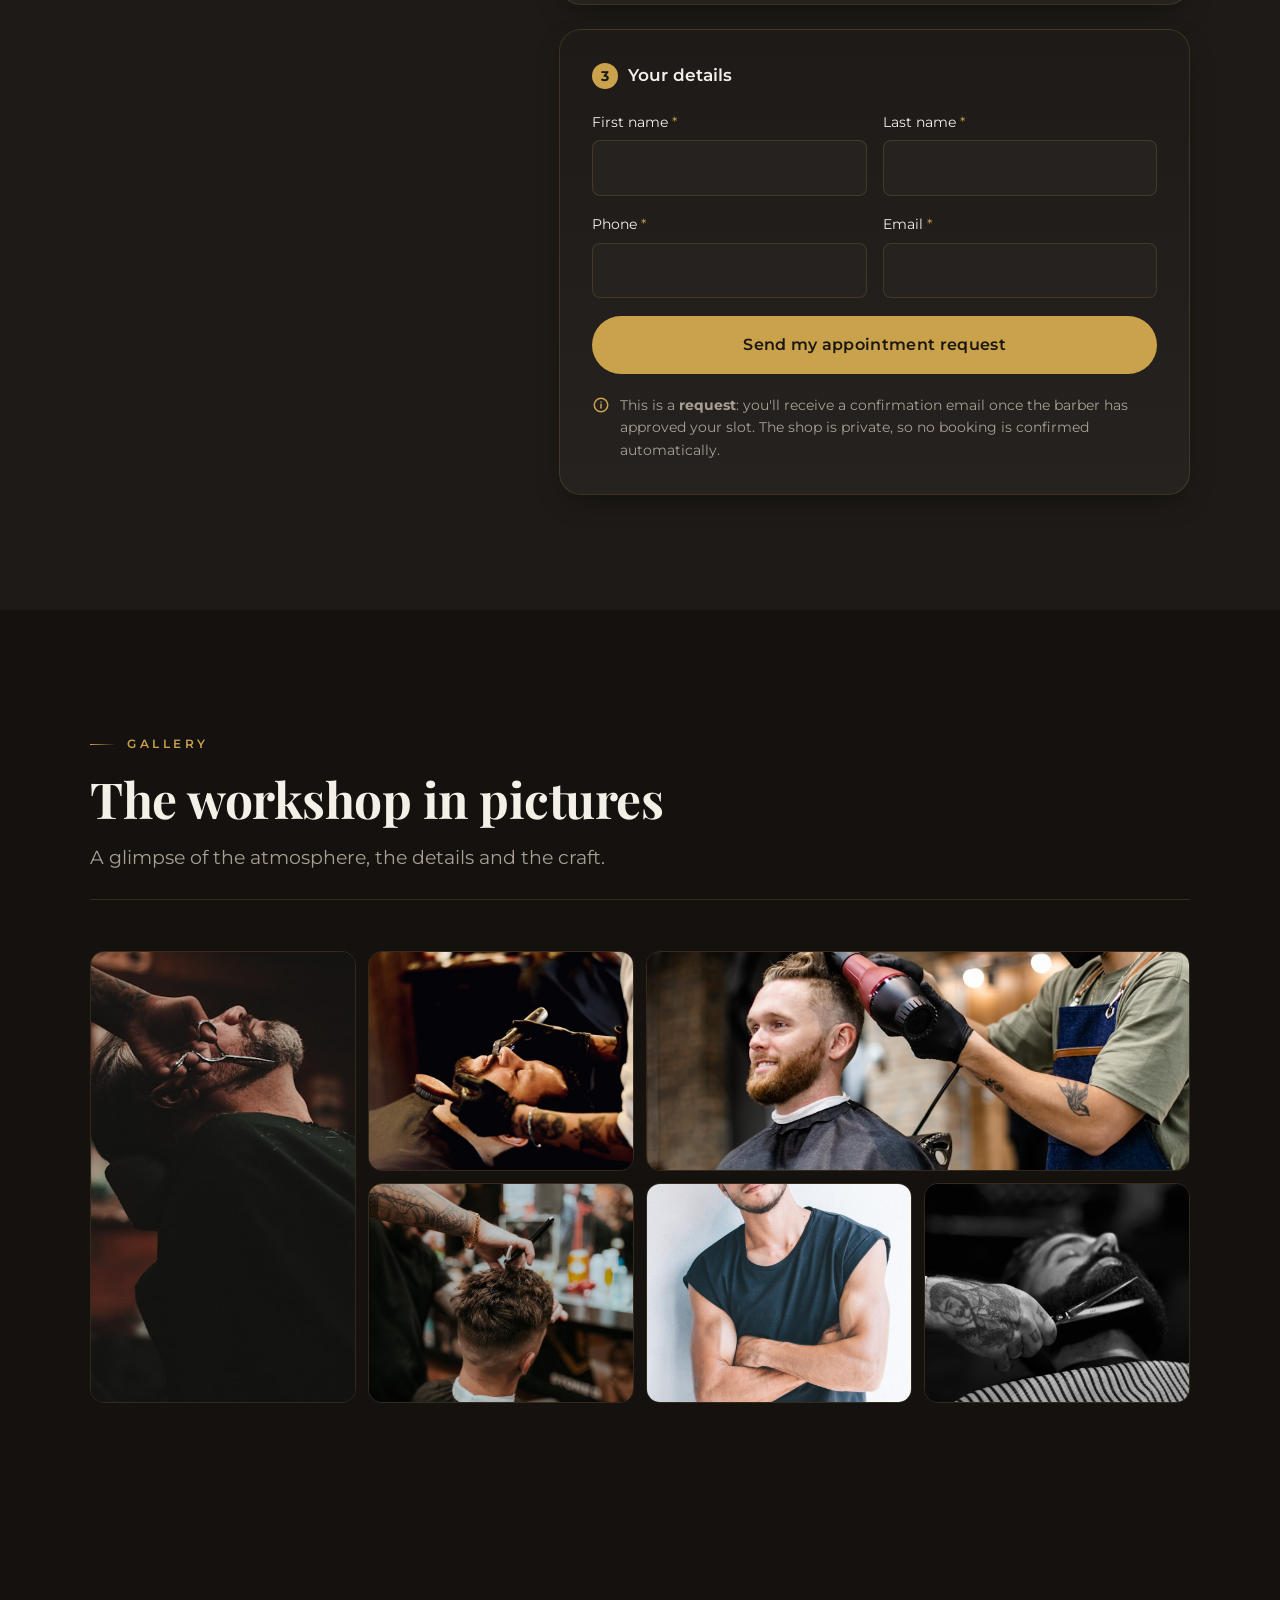
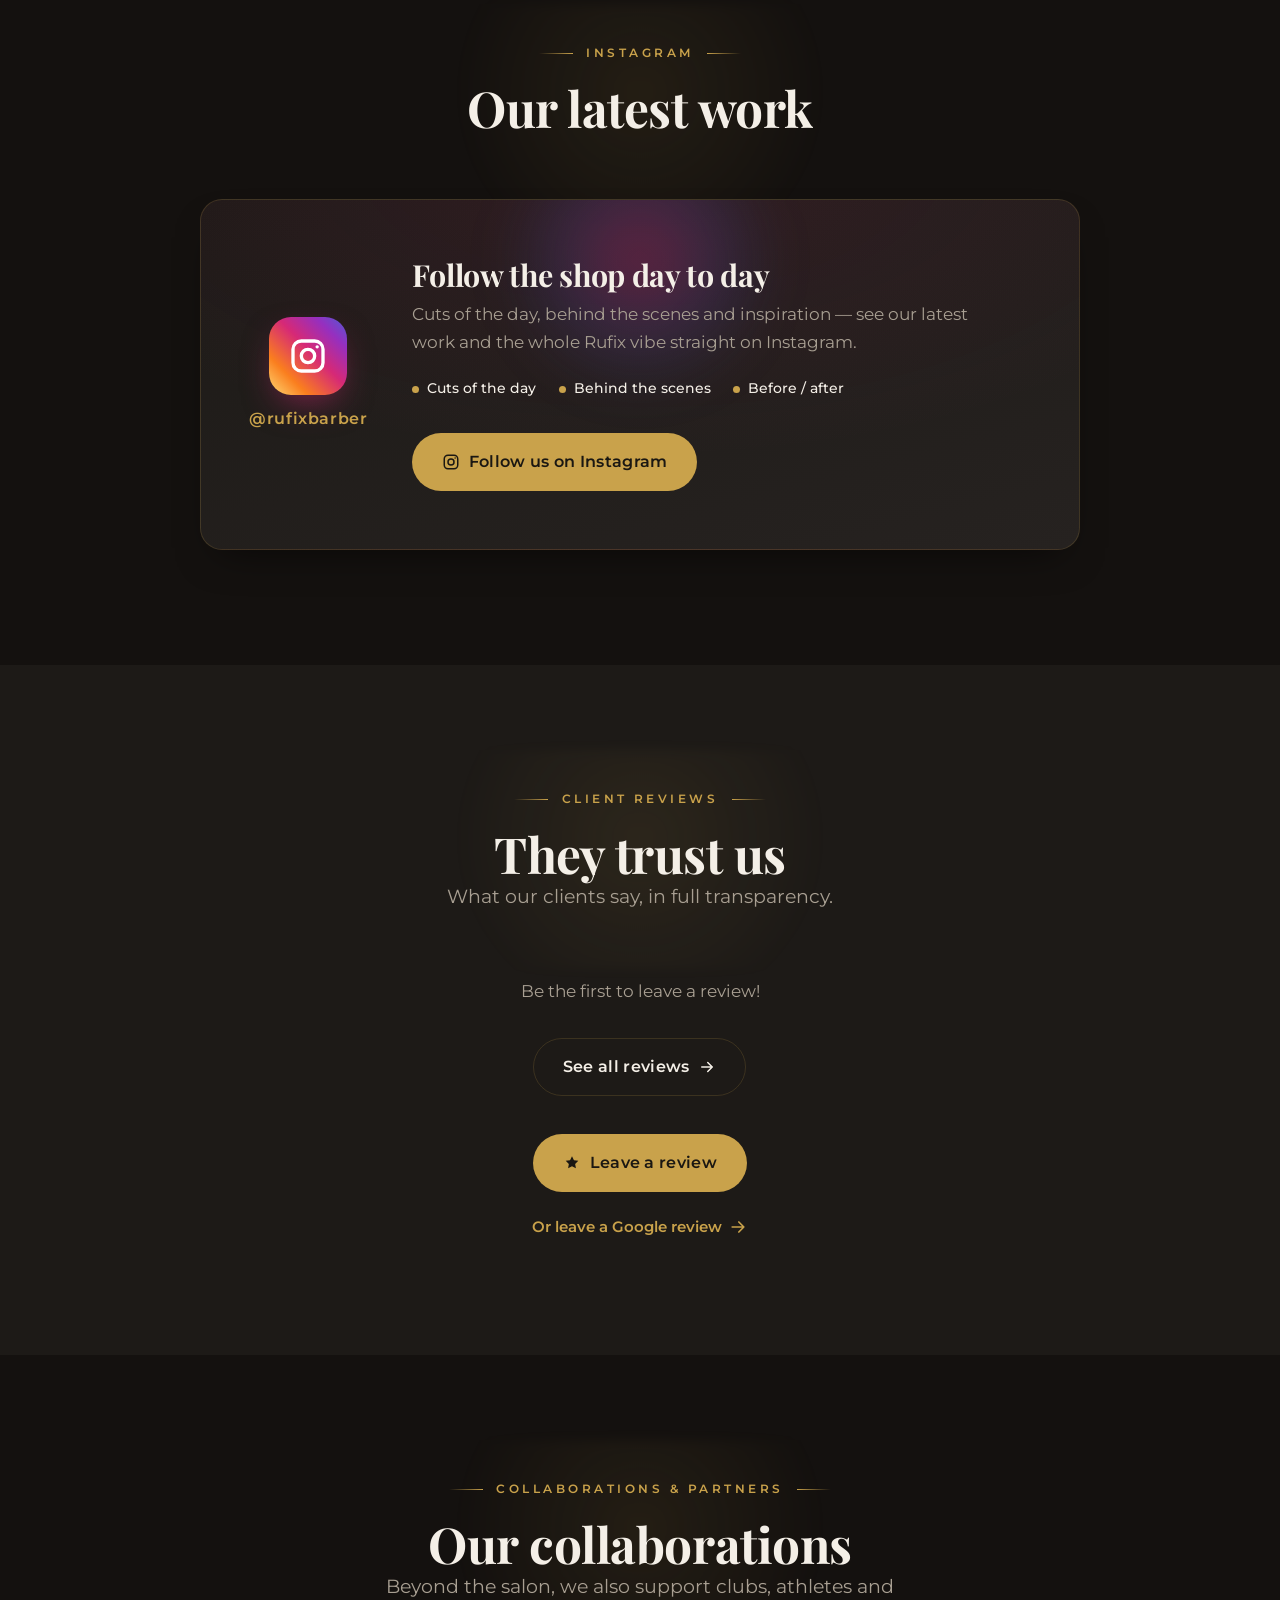
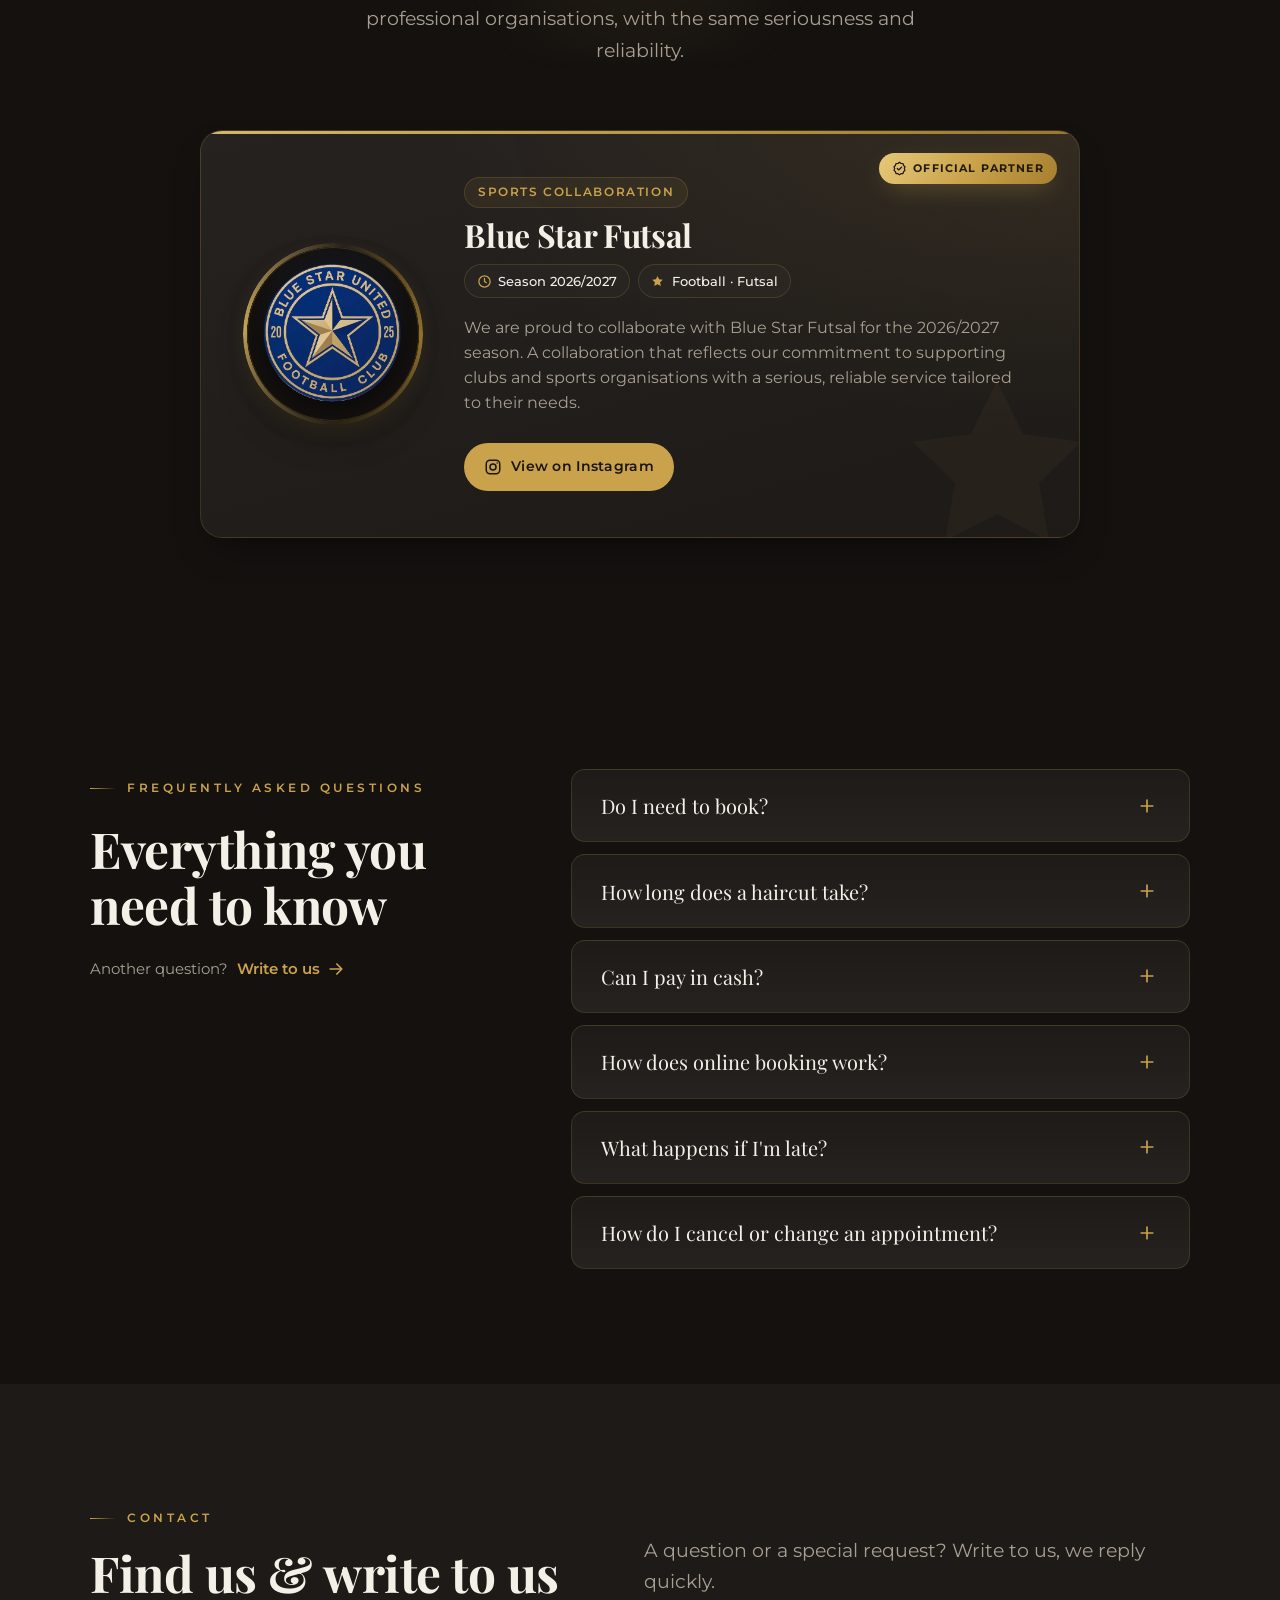
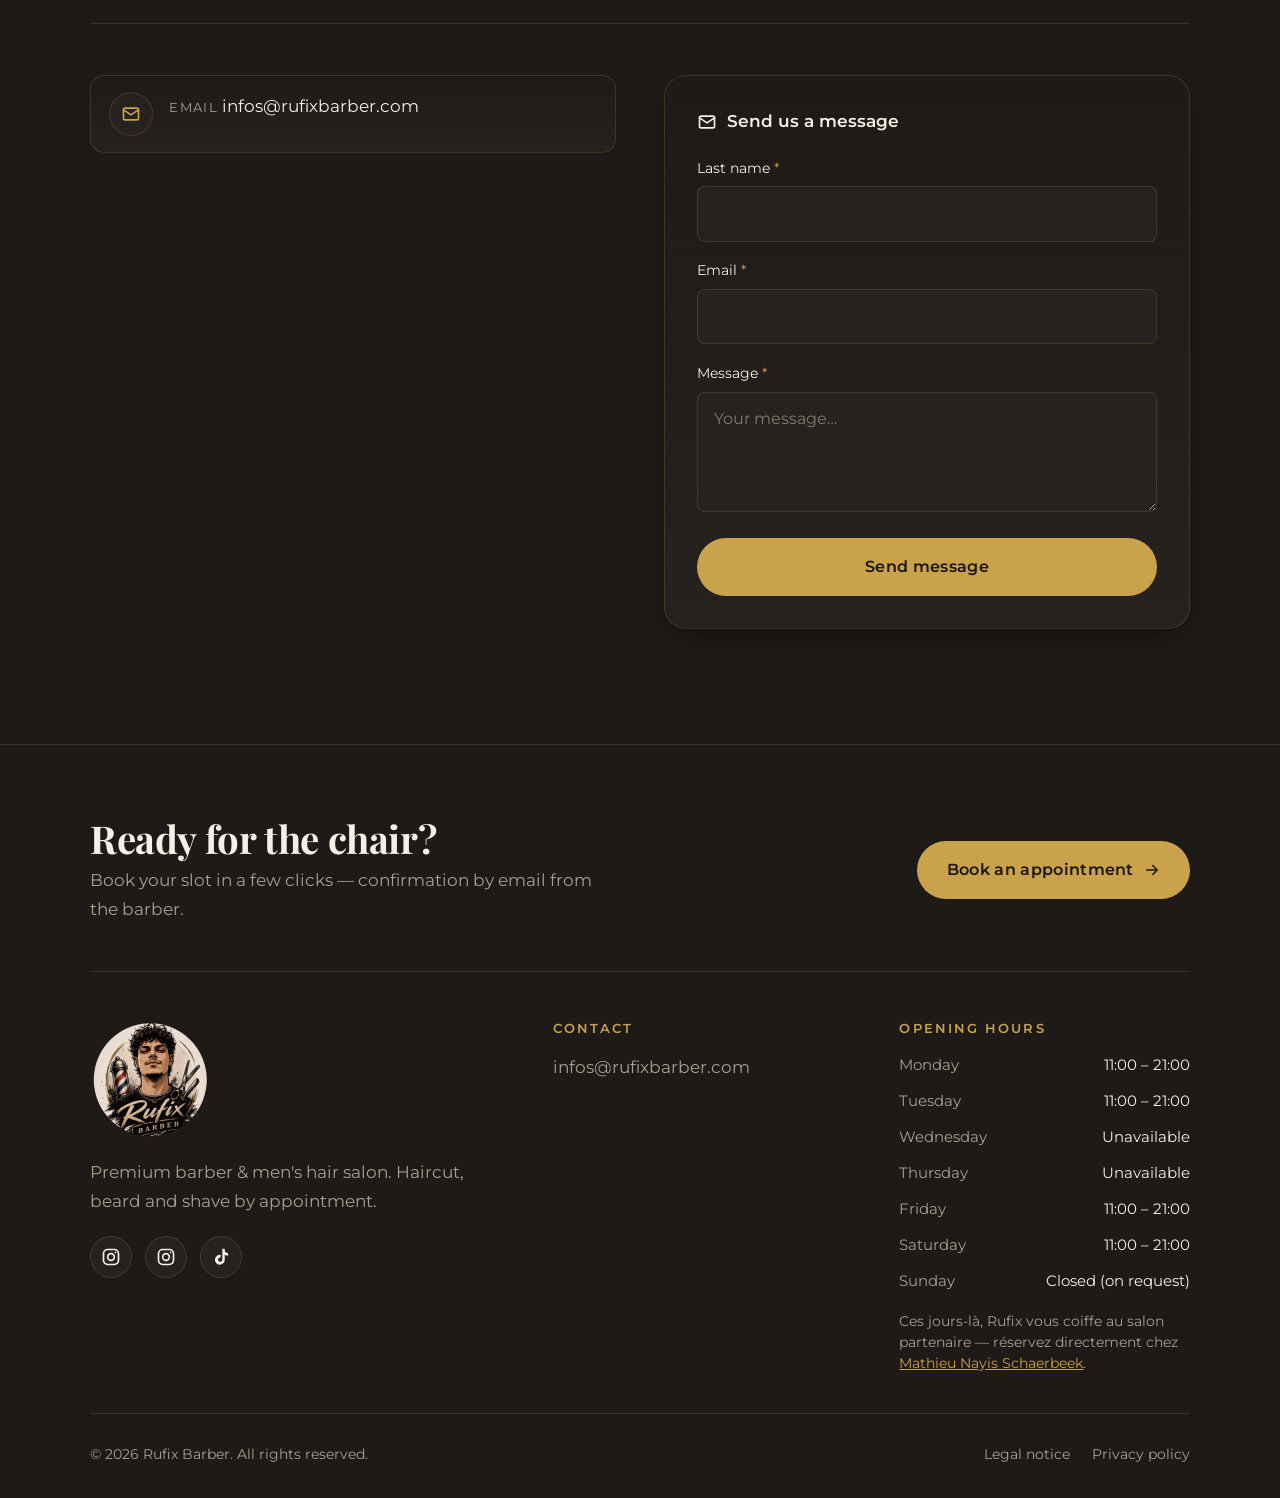
==== commit 0dea77cc: "Dispos : 12 septembre bloqué toute la journée (11 sept reste bloqué dès 18h) Co-Authored-By: Claude " ====
--- a/index.html
+++ b/index.html
@@ -44,9 +44,9 @@
         rel="stylesheet" />
 
   <!-- ========================= Styles ========================= -->
-  <link rel="stylesheet" href="css/base.css?v=20260908b" />
-  <link rel="stylesheet" href="css/components.css?v=20260908b" />
-  <link rel="stylesheet" href="css/animations.css?v=20260908b" />
+  <link rel="stylesheet" href="css/base.css?v=20260908c" />
+  <link rel="stylesheet" href="css/components.css?v=20260908c" />
+  <link rel="stylesheet" href="css/animations.css?v=20260908c" />
 
   <!-- ============= Données structurées (SEO local) =============
        👉 Éditez ces valeurs en même temps que js/config.js.
@@ -924,11 +924,11 @@
        Si les clés ne sont pas renseignées dans config.js, le site
        bascule automatiquement sur le repli mailto (aucune erreur). -->
   <script src="https://cdn.jsdelivr.net/npm/@emailjs/browser@4/dist/email.min.js" defer></script>
-  <script src="js/config.js?v=20260908b" defer></script>
-  <script src="js/i18n.js?v=20260908b" defer></script>
-  <script src="js/booking.js?v=20260908b" defer></script>
-  <script src="js/reviews.js?v=20260908b" defer></script>
-  <script src="js/main.js?v=20260908b" defer></script>
-  <script src="js/assistant.js?v=20260908b" defer></script>
+  <script src="js/config.js?v=20260908c" defer></script>
+  <script src="js/i18n.js?v=20260908c" defer></script>
+  <script src="js/booking.js?v=20260908c" defer></script>
+  <script src="js/reviews.js?v=20260908c" defer></script>
+  <script src="js/main.js?v=20260908c" defer></script>
+  <script src="js/assistant.js?v=20260908c" defer></script>
 </body>
 </html>
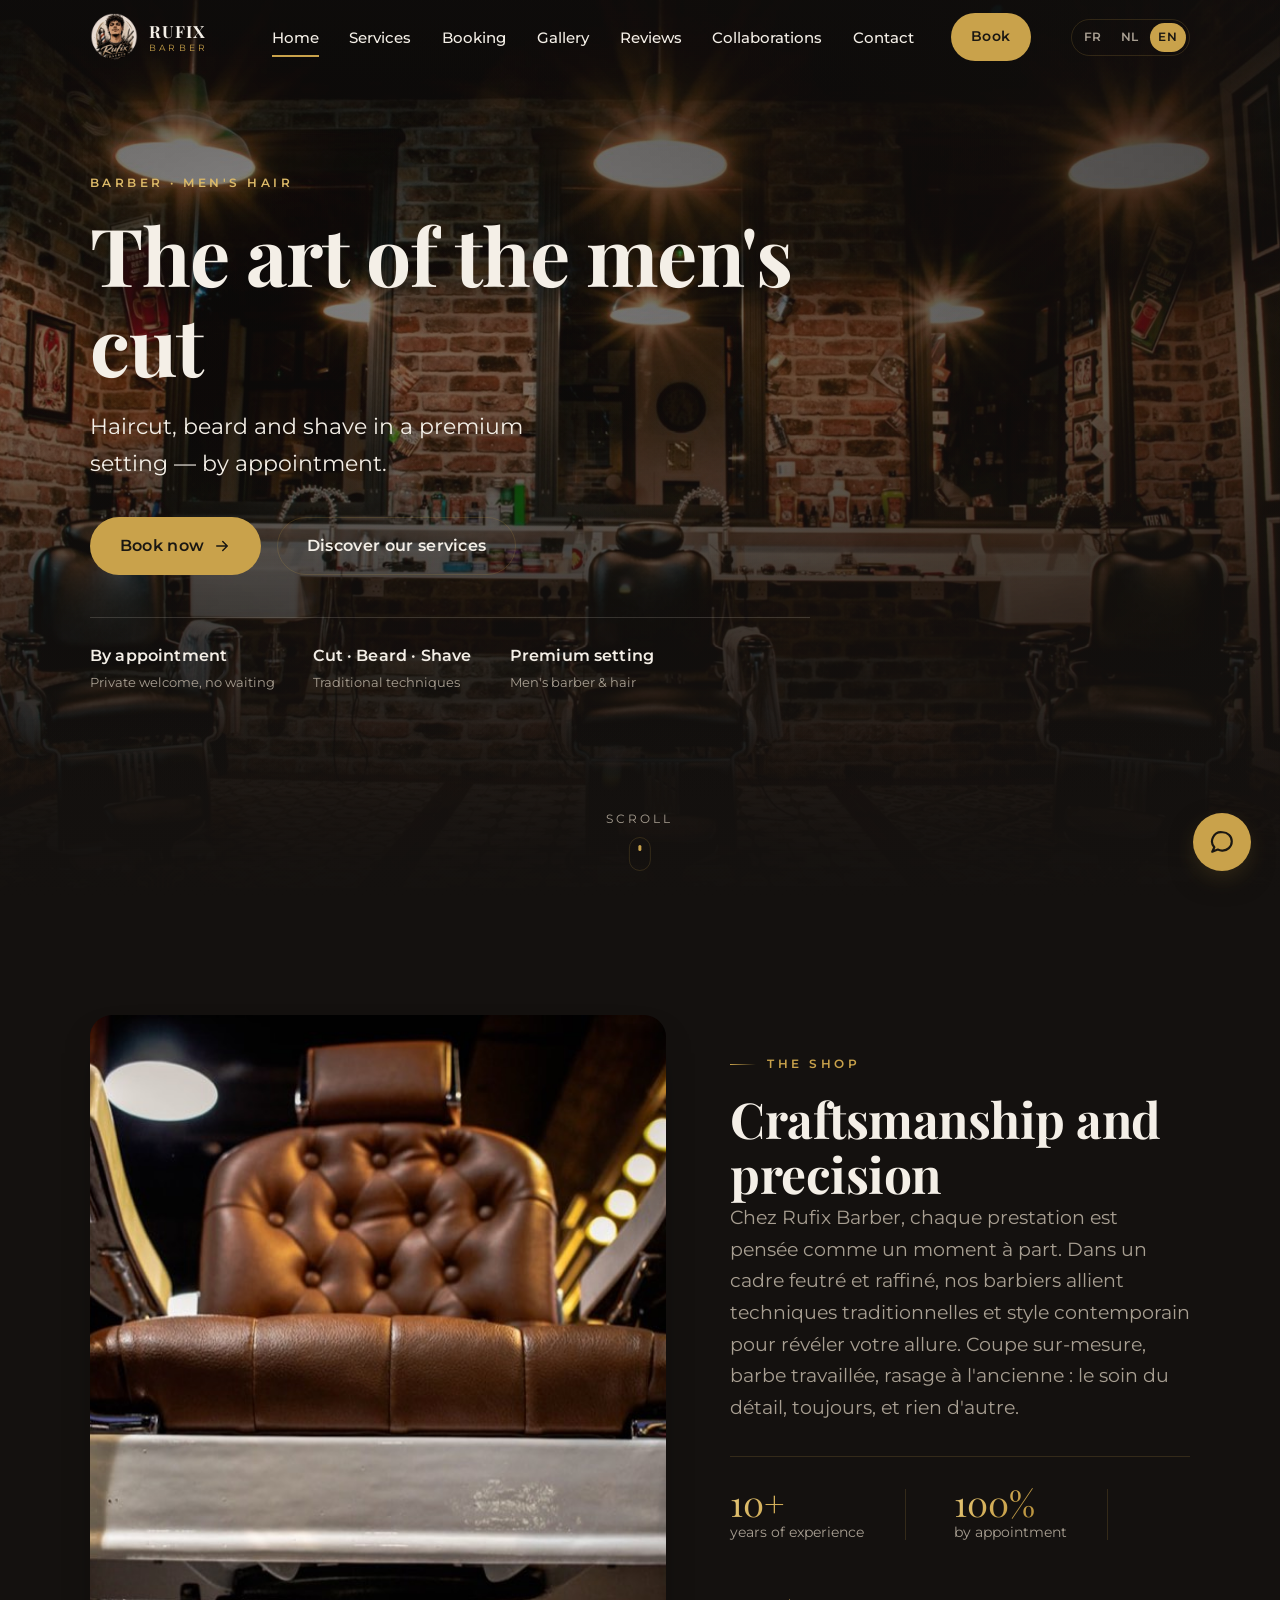
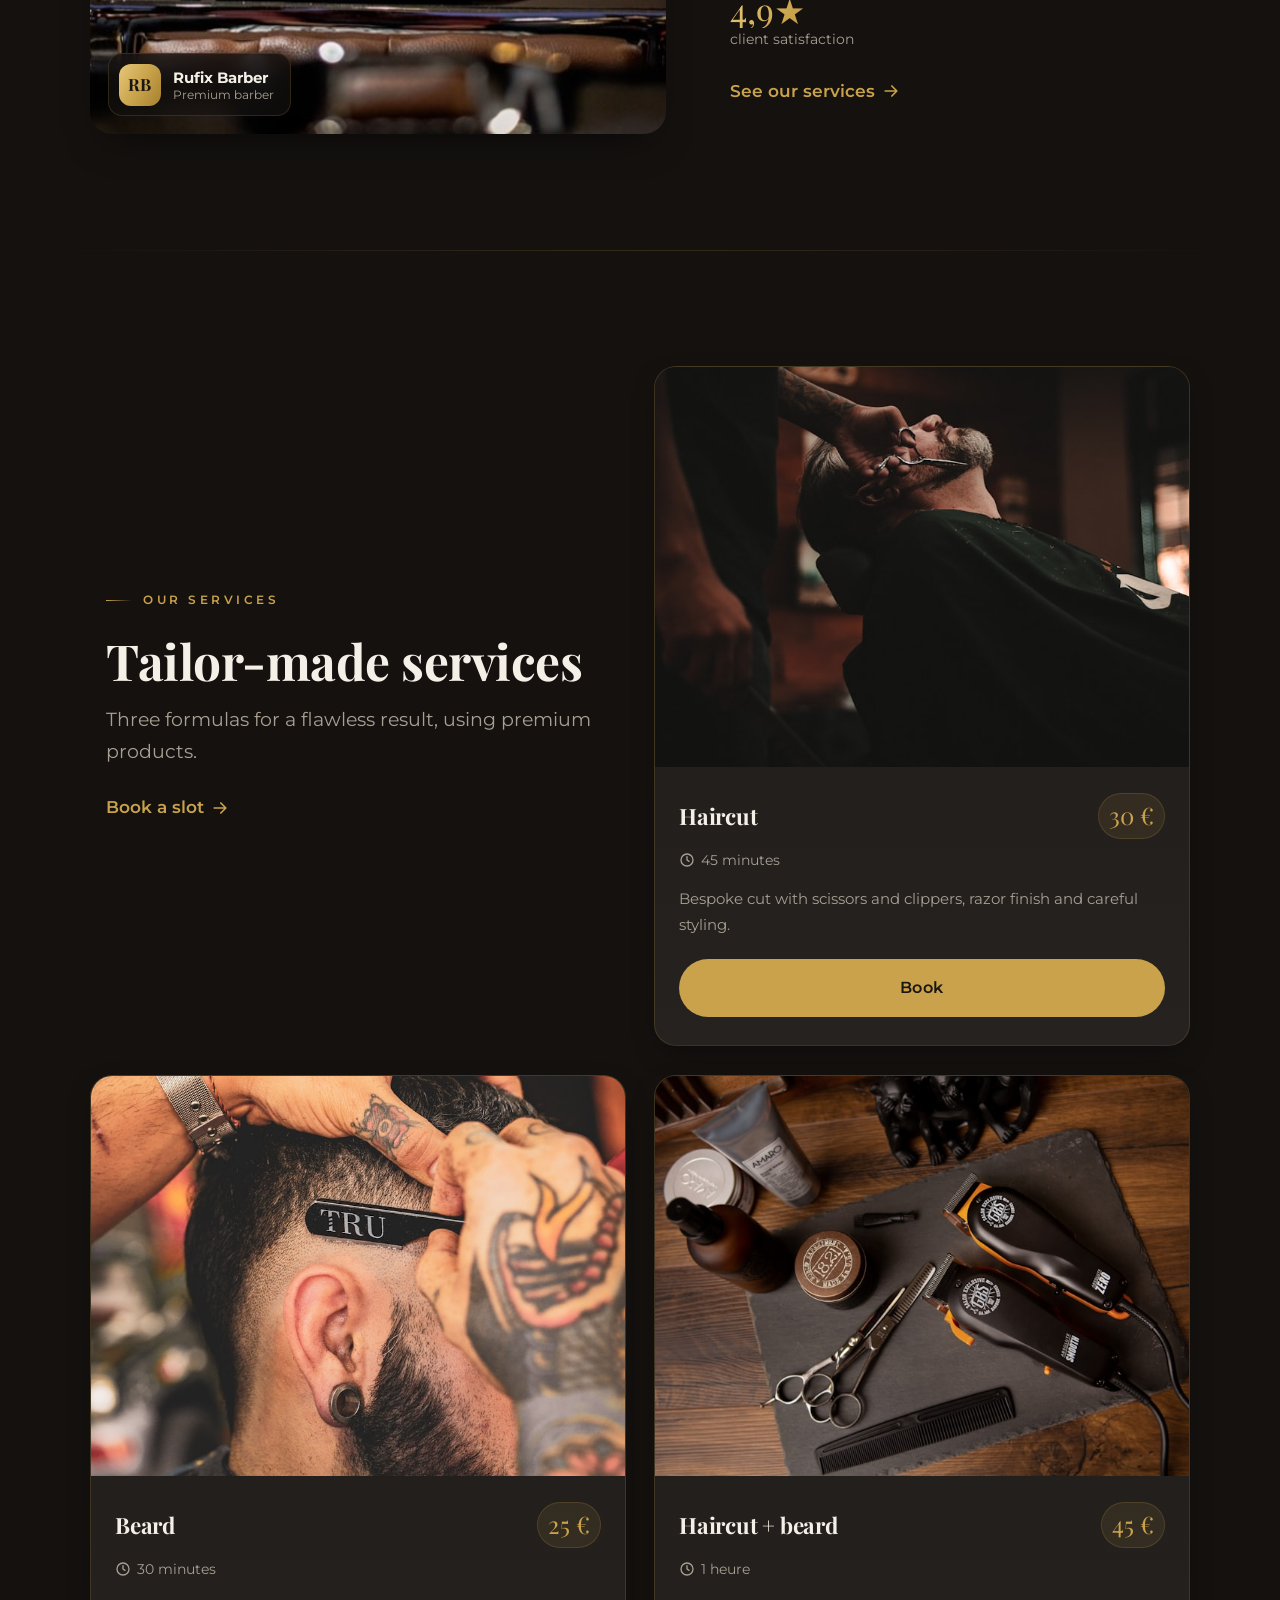
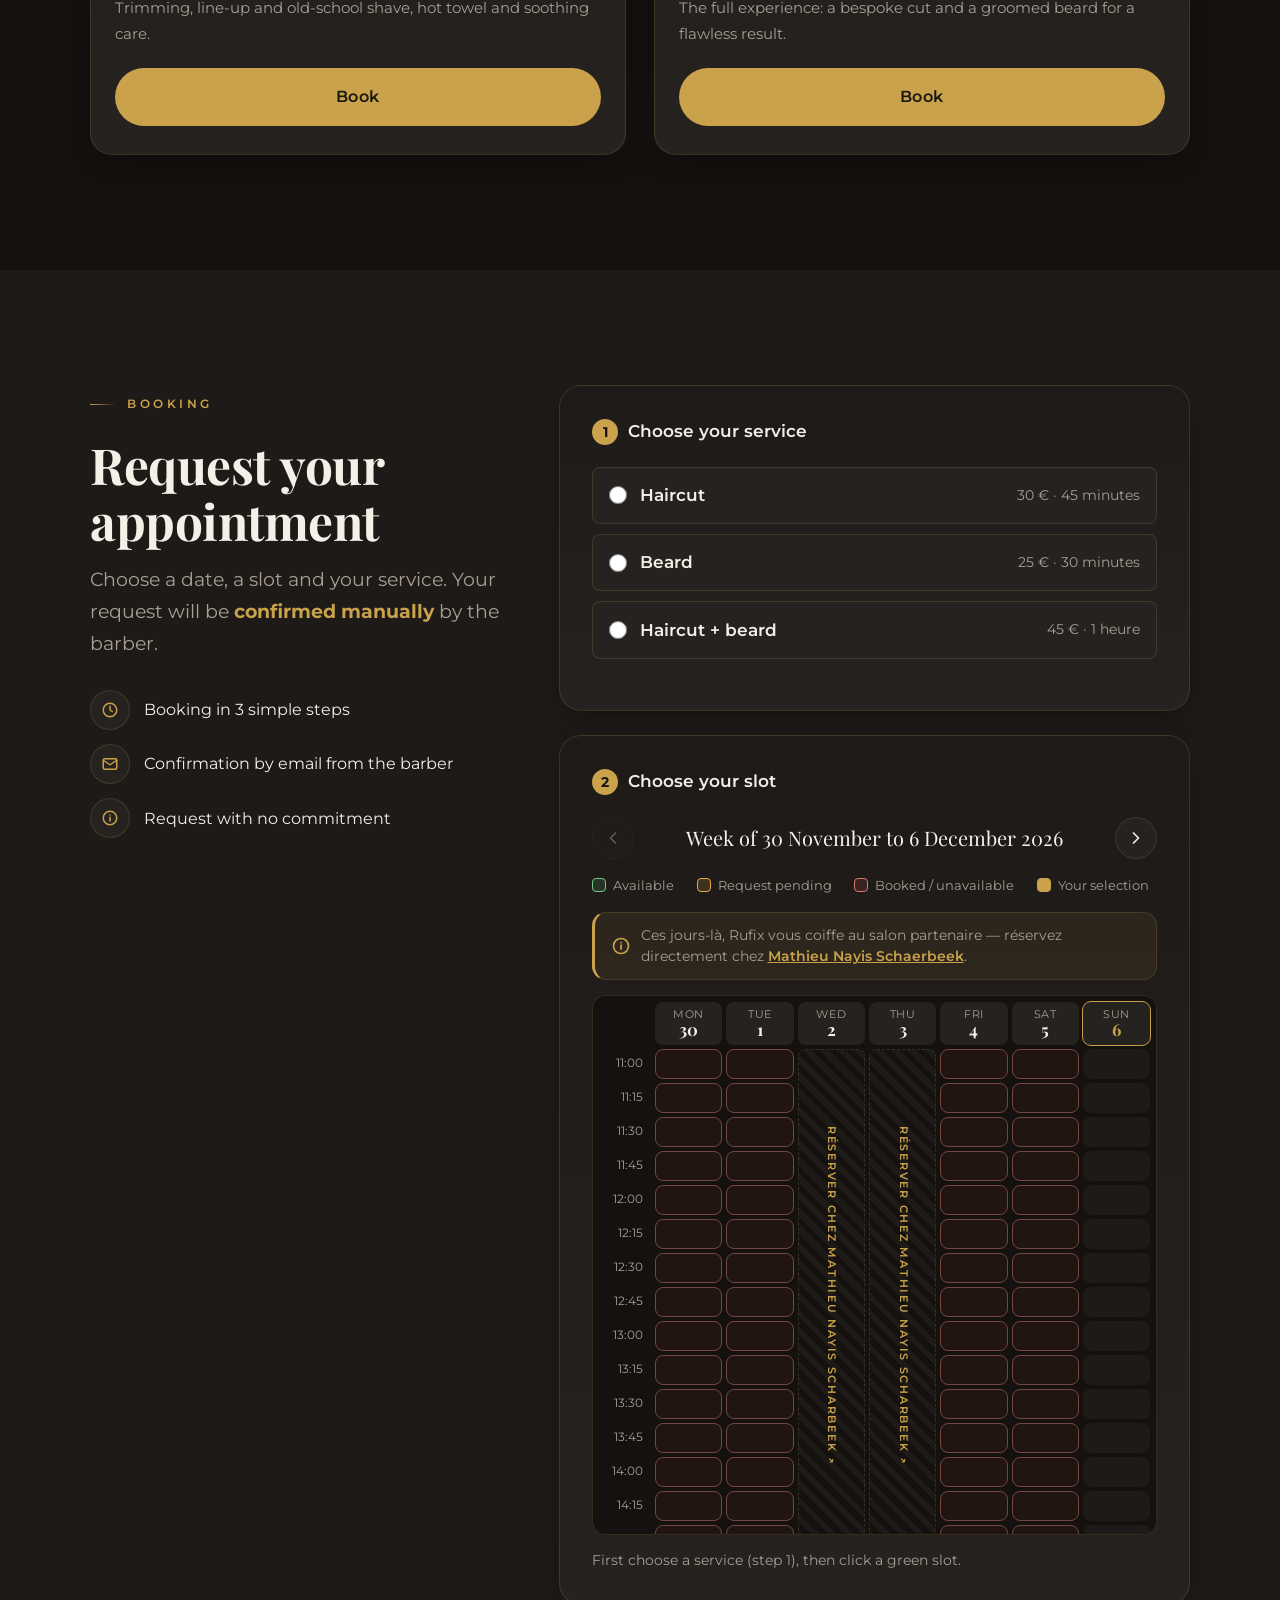
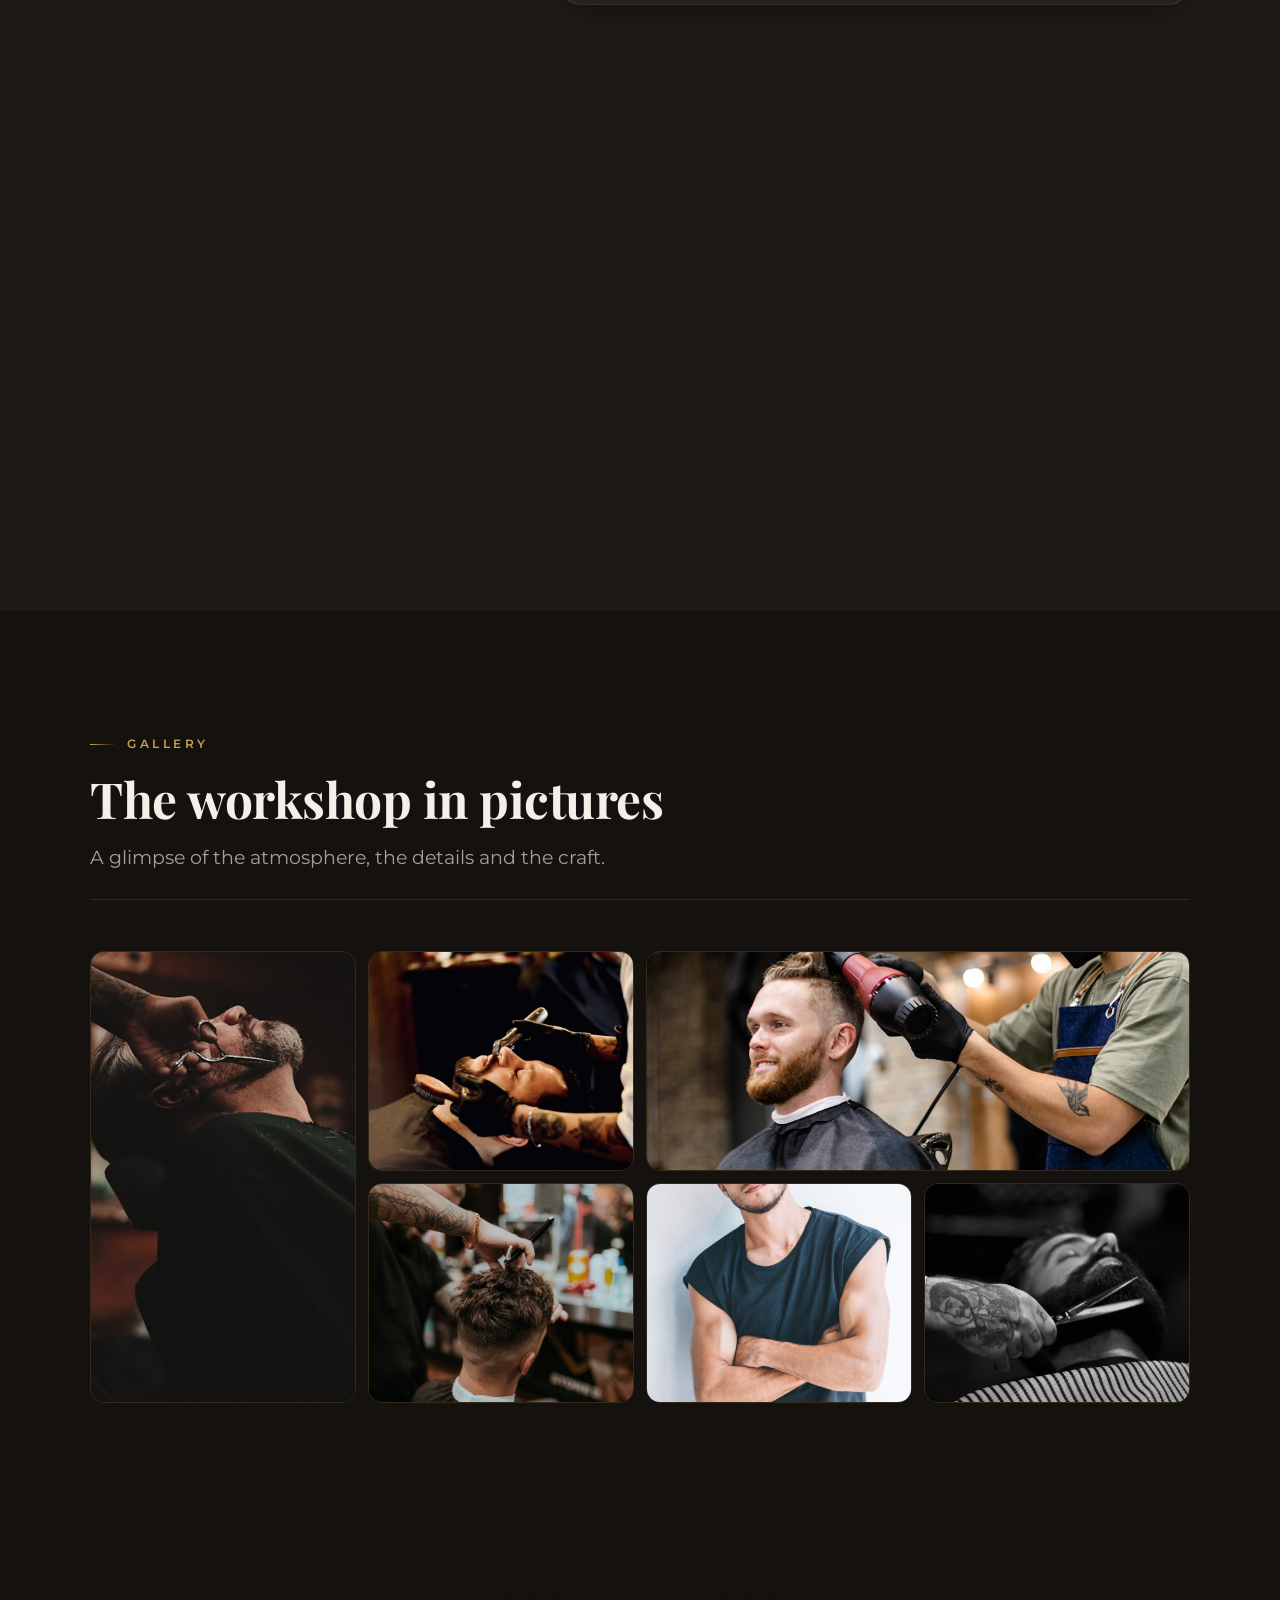
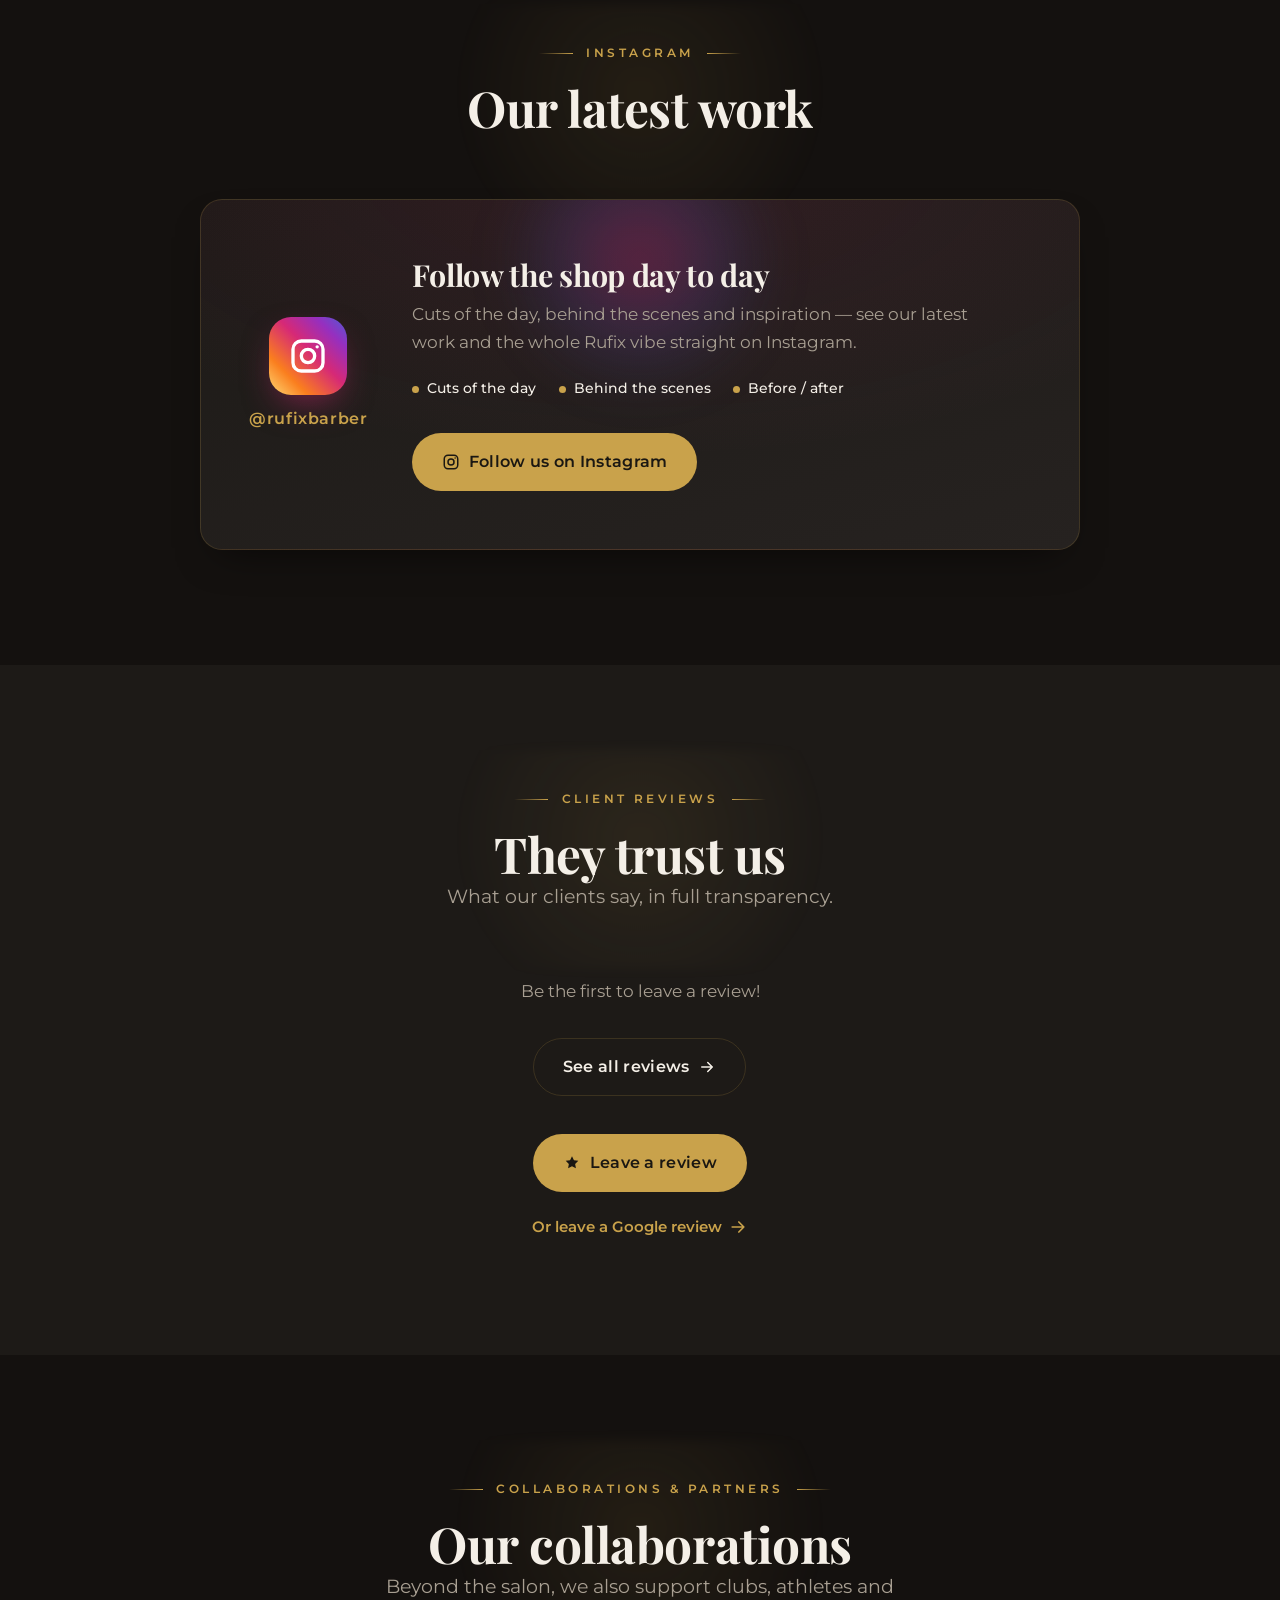
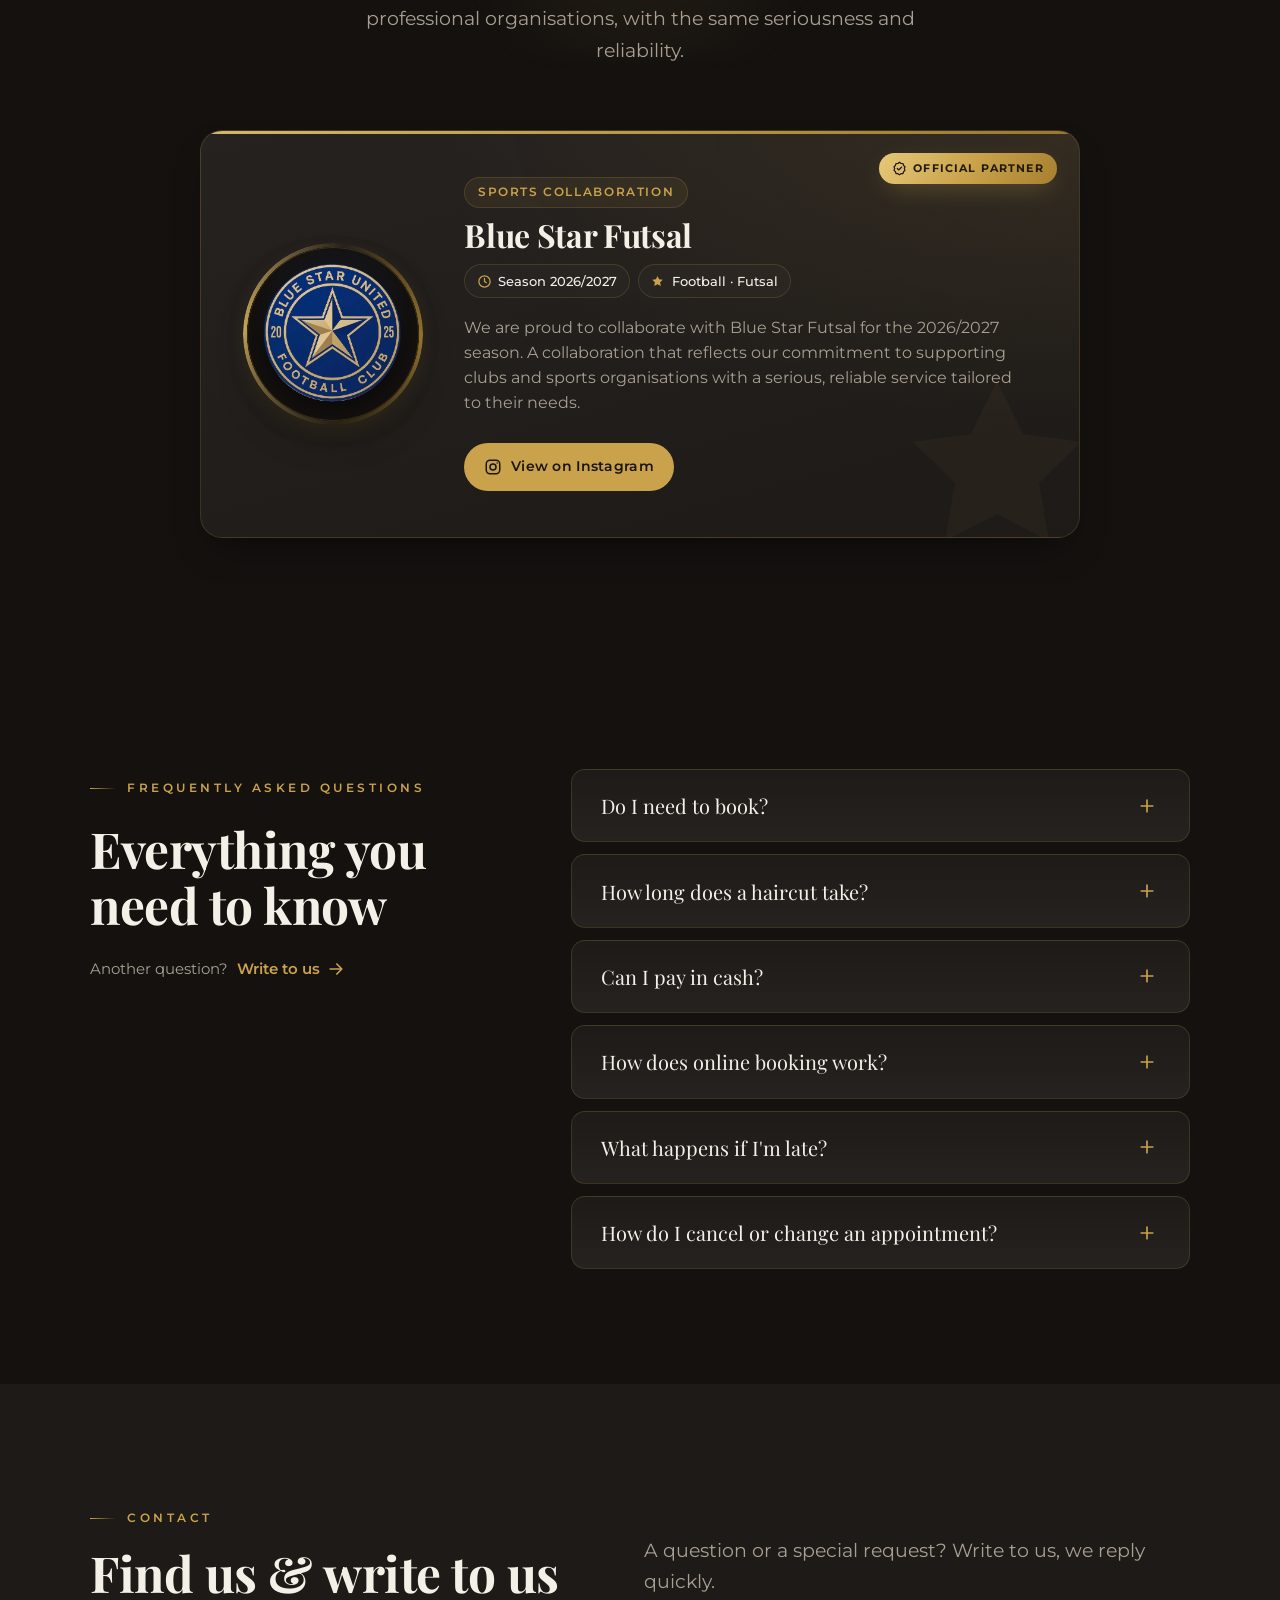
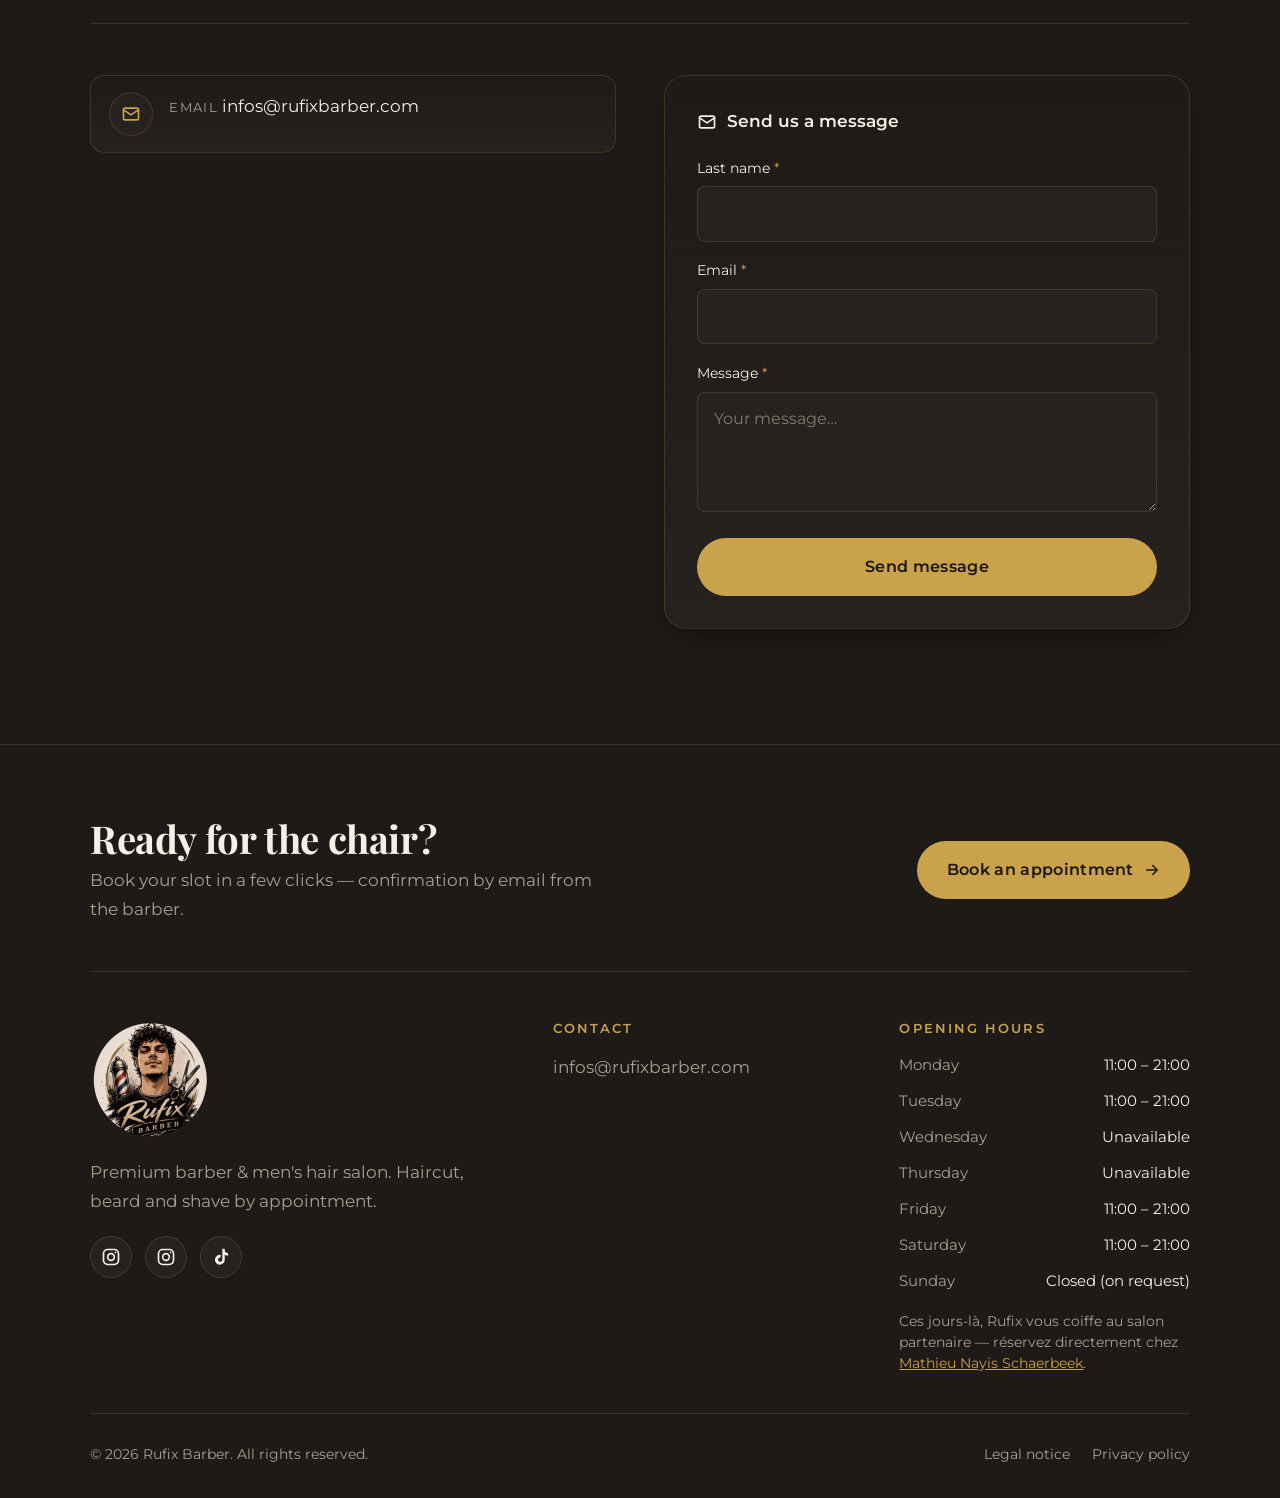
==== commit 4a3e4490: "Animation d'entrer du site wbe" ====
--- a/index.html
+++ b/index.html
@@ -43,10 +43,30 @@
   <link href="https://fonts.googleapis.com/css2?family=Playfair+Display:wght@600;700;800&family=Montserrat:wght@400;500;600;700&display=swap"
         rel="stylesheet" />
 
+  <!-- ============= Animation d'entrée : décision immédiate =============
+       Exécuté AVANT l'affichage pour éviter tout flash du hero :
+       - html.motion : animations autorisées (pas de « réduire les animations »)
+       - html.has-intro : l'intro s'affiche (1re visite de la session, sans ancre)
+       Sécurité : si js/intro.js ne se charge pas, tout redevient visible. -->
+  <script>
+    (function () {
+      var d = document.documentElement;
+      if (!window.matchMedia || matchMedia("(prefers-reduced-motion: reduce)").matches) return;
+      d.classList.add("motion");
+      var seen = false;
+      try { seen = sessionStorage.getItem("rufix_intro_seen") === "1"; } catch (e) {}
+      var deepLink = location.hash && location.hash !== "#accueil";
+      if (!seen && !deepLink) d.classList.add("has-intro");
+      window.__rufixIntroFailsafe = setTimeout(function () {
+        d.classList.remove("motion", "has-intro");
+      }, 8000);
+    })();
+  </script>
+
   <!-- ========================= Styles ========================= -->
-  <link rel="stylesheet" href="css/base.css?v=20260908c" />
-  <link rel="stylesheet" href="css/components.css?v=20260908c" />
-  <link rel="stylesheet" href="css/animations.css?v=20260908c" />
+  <link rel="stylesheet" href="css/base.css?v=20261010" />
+  <link rel="stylesheet" href="css/components.css?v=20261010" />
+  <link rel="stylesheet" href="css/animations.css?v=20261010" />
 
   <!-- ============= Données structurées (SEO local) =============
        👉 Éditez ces valeurs en même temps que js/config.js.
@@ -78,6 +98,40 @@
 </head>
 
 <body>
+  <!-- =========================================================
+       INTRO — animation d'entrée (1re visite de la session).
+       Visible uniquement si <html> porte la classe « intro »,
+       pilotée par js/intro.js. Le contenu de la moitié haute est
+       cloné dans la moitié basse : la « coupe » tranche le logo.
+       ========================================================= -->
+  <div class="intro" id="intro">
+    <div class="intro__visual" aria-hidden="true">
+      <div class="intro__half intro__half--top">
+        <div class="intro__stage">
+          <div class="intro__mark">
+            <div class="intro__emblem">
+              <svg class="intro__ring" viewBox="0 0 200 200" focusable="false">
+                <circle class="intro__ring-ticks" cx="100" cy="100" r="98" />
+                <circle class="intro__ring-line" cx="100" cy="100" r="92" />
+              </svg>
+              <img src="images/logo.png" alt="" width="240" height="240" />
+            </div>
+            <span class="intro__name"><span style="--i:0">R</span><span style="--i:1">U</span><span style="--i:2">F</span><span style="--i:3">I</span><span style="--i:4">X</span></span>
+            <span class="intro__sub">Barber</span>
+          </div>
+        </div>
+      </div>
+      <div class="intro__half intro__half--bottom"></div>
+      <span class="intro__blade"></span>
+      <div class="intro__meta">
+        <span data-i18n="hero.eyebrow">Barbier · Coiffure homme</span>
+        <span class="intro__count">000</span>
+      </div>
+      <span class="intro__bar"></span>
+    </div>
+    <button type="button" class="intro__skip" data-i18n="intro.skip">Passer</button>
+  </div>
+
   <a class="skip-link" href="#main">Aller au contenu principal</a>
 
   <!-- =========================================================
@@ -923,12 +977,15 @@
        EmailJS (CDN) : chargé pour permettre l'envoi si configuré.
        Si les clés ne sont pas renseignées dans config.js, le site
        bascule automatiquement sur le repli mailto (aucune erreur). -->
+  <!-- intro.js juste après i18n.js (titre déjà traduit) et AVANT le CDN :
+       l'intro démarre sans attendre le téléchargement d'EmailJS. -->
+  <script src="js/config.js?v=20261010" defer></script>
+  <script src="js/i18n.js?v=20261010" defer></script>
+  <script src="js/intro.js?v=20261010" defer></script>
   <script src="https://cdn.jsdelivr.net/npm/@emailjs/browser@4/dist/email.min.js" defer></script>
-  <script src="js/config.js?v=20260908c" defer></script>
-  <script src="js/i18n.js?v=20260908c" defer></script>
-  <script src="js/booking.js?v=20260908c" defer></script>
-  <script src="js/reviews.js?v=20260908c" defer></script>
-  <script src="js/main.js?v=20260908c" defer></script>
-  <script src="js/assistant.js?v=20260908c" defer></script>
+  <script src="js/booking.js?v=20261010" defer></script>
+  <script src="js/reviews.js?v=20261010" defer></script>
+  <script src="js/main.js?v=20261010" defer></script>
+  <script src="js/assistant.js?v=20261010" defer></script>
 </body>
 </html>
--- a/css/base.css
+++ b/css/base.css
@@ -57,6 +57,8 @@
 
   /* --- Transitions --- */
   --ease: cubic-bezier(0.22, 0.61, 0.36, 1);
+  --ease-expo: cubic-bezier(0.16, 1, 0.3, 1);     /* sortie très douce (intro, hero) */
+  --ease-inout: cubic-bezier(0.77, 0, 0.18, 1);   /* accélère puis freine (ouverture) */
   --t-fast: 0.25s;
   --t-med: 0.45s;
 
--- a/css/animations.css
+++ b/css/animations.css
@@ -48,23 +48,283 @@
 }
 
 @keyframes fadeInUp {
-  from { opacity: 0; transform: translateY(20px); }
+  from { opacity: 0; transform: translateY(28px); }
   to   { opacity: 1; transform: translateY(0); }
 }
-
-/* Léger zoom lent sur l'image du hero (effet vivant, premium) */
-@keyframes heroZoom {
-  from { transform: scale(1.06); }
-  to   { transform: scale(1); }
-}
-.hero__media img { animation: heroZoom 9s var(--ease) both; }
-
-/* Entrée en cascade du contenu du hero au chargement */
-.hero__inner > * { animation: fadeInUp 0.7s var(--ease) both; }
-.hero__inner > *:nth-child(1) { animation-delay: 0.15s; }
-.hero__inner > *:nth-child(2) { animation-delay: 0.30s; }
-.hero__inner > *:nth-child(3) { animation-delay: 0.45s; }
-.hero__inner > *:nth-child(4) { animation-delay: 0.60s; }
+@keyframes fadeIn  { from { opacity: 0; } to { opacity: 1; } }
+@keyframes fadeOut { to { opacity: 0; visibility: hidden; } }
+
+/* =====================================================================
+   INTRO — animation d'entrée (voir #intro dans index.html + js/intro.js)
+   Déroulé : anneau doré qui se trace → logo net → lettres RUFIX →
+   compteur 000→100 → une lame dorée tranche l'écran en diagonale →
+   les deux moitiés s'écartent et révèlent le hero.
+   Étapes pilotées par des classes posées par intro.js :
+     .is-play  → la mise en scène démarre (polices prêtes)
+     .is-cut   → la lame trace la coupe
+     .is-open  → les deux moitiés s'écartent
+     .is-fast  → version accélérée (clic / touche / défilement)
+   ===================================================================== */
+.intro { display: none; }
+html.has-intro .intro {
+  display: block;
+  position: fixed; inset: 0; z-index: 3000;
+  /* Pente de la coupe : la ligne monte de 2 × --cut sur la largeur
+     (moitiés élargies de 8vw de chaque côté → 116vw). */
+  --cut: 7vw;
+  --cut-angle: -6.88deg;   /* = -atan(14 / 116) */
+  --emb: clamp(88px, 22vw, 132px);
+}
+.intro__visual {
+  position: absolute; inset: 0; overflow: hidden;
+  background: var(--color-bg);   /* sous-couche : aucun liseré entre les moitiés */
+}
+.intro.is-open .intro__visual { background: transparent; }
+
+/* --- Les deux moitiés (identiques, découpées par clip-path) --- */
+.intro__half {
+  position: absolute; top: 0; bottom: 0; left: -8vw; right: -8vw;
+  background:
+    radial-gradient(50% 42% at 50% 50%, rgba(201,162,75,0.13), transparent 72%),
+    radial-gradient(120% 90% at 50% 50%, transparent 55%, rgba(0,0,0,0.55)),
+    var(--color-bg);
+  will-change: transform;
+}
+.intro__half--top {
+  clip-path: polygon(0 0, 100% 0, 100% calc(50% - var(--cut)), 0 calc(50% + var(--cut)));
+}
+.intro__half--bottom {
+  clip-path: polygon(0 calc(50% + var(--cut)), 100% calc(50% - var(--cut)), 100% 100%, 0 100%);
+}
+/* La scène reste calée sur l'écran (on compense l'élargissement) */
+.intro__stage {
+  position: absolute; inset: 0 8vw;
+  display: grid; place-items: center;
+}
+
+/* --- Wordmark : le nom est centré à l'écran, la coupe le traverse --- */
+.intro__mark { position: relative; }
+.intro__name {
+  display: flex; overflow: hidden;
+  padding: 0.08em 0.06em 0.14em 0.12em;
+  font-family: var(--font-title); font-weight: 700; line-height: 1;
+  font-size: clamp(3.4rem, 1.6rem + 9vw, 7.2rem);
+  letter-spacing: 0.06em;
+}
+.intro__name > span {
+  display: inline-block;
+  background: linear-gradient(180deg, #fbf6ec 0%, #efe3cb 58%, #c9a24b 135%);
+  -webkit-background-clip: text; background-clip: text;
+  color: transparent;
+  transform: translateY(118%);
+}
+.intro__sub {
+  position: absolute; top: calc(100% + 0.3rem); left: 50%;
+  transform: translateX(-50%);
+  display: flex; align-items: center; gap: 0.9rem;
+  white-space: nowrap;
+  font-family: var(--font-body); font-weight: 600;
+  font-size: clamp(0.68rem, 0.6rem + 0.5vw, 0.86rem);
+  letter-spacing: 0.62em; text-transform: uppercase;
+  padding-left: 0.62em;   /* compense l'espacement après la dernière lettre */
+  color: var(--color-accent);
+  opacity: 0;
+}
+.intro__sub::before, .intro__sub::after {
+  content: ""; width: clamp(22px, 5vw, 44px); height: 1px;
+  background: linear-gradient(90deg, transparent, var(--color-accent));
+}
+.intro__sub::after { transform: scaleX(-1); }
+
+/* --- Emblème : logo + anneau doré qui se trace + graduations --- */
+.intro__emblem {
+  position: absolute; left: 0; right: 0; margin-inline: auto;
+  bottom: calc(100% + var(--emb) * 0.2 + 1rem);
+  width: var(--emb); height: var(--emb);
+}
+.intro__emblem img {
+  position: absolute; inset: 0; width: 100%; height: 100%;
+  border-radius: 50%;
+  box-shadow: 0 0 60px -6px rgba(201,162,75,0.35);
+  opacity: 0; transform: scale(0.72); filter: blur(12px);
+}
+.intro__ring {
+  position: absolute; left: -18%; top: -18%; width: 136%; height: 136%;
+  max-width: none;   /* base.css limite les svg à 100 % : l'anneau doit déborder */
+  overflow: visible;
+  transform: rotate(-90deg);   /* le tracé démarre en haut */
+}
+.intro__ring circle { fill: none; }
+.intro__ring-line {
+  stroke: var(--color-accent); stroke-width: 1.3; stroke-linecap: round;
+  stroke-dasharray: 579; stroke-dashoffset: 579;   /* 2π × 92 */
+}
+.intro__ring-ticks {
+  stroke: rgba(201,162,75,0.5); stroke-width: 3.5;
+  stroke-dasharray: 0.8 7.75;
+  transform-box: fill-box; transform-origin: center;
+  opacity: 0;
+}
+
+/* --- Lame dorée (trace la coupe) --- */
+.intro__blade {
+  position: absolute; left: 50%; top: 50%;
+  width: 140vw; height: 2px; margin: -1px 0 0 -70vw;
+  transform: rotate(var(--cut-angle));
+  pointer-events: none;
+}
+.intro__blade::before {
+  content: ""; position: absolute; inset: 0;
+  background: linear-gradient(90deg, transparent, rgba(201,162,75,0.9) 14%, #fff3d1 50%, rgba(201,162,75,0.9) 86%, transparent);
+  box-shadow: 0 0 10px rgba(230,200,120,0.85), 0 0 30px rgba(201,162,75,0.55);
+  transform: scaleX(0); transform-origin: left center;
+}
+.intro__blade::after {   /* éclat lumineux à la pointe */
+  content: ""; position: absolute; left: -60px; top: 50%;
+  width: 120px; height: 14px; margin-top: -7px;
+  background: radial-gradient(closest-side, #fff 0%, rgba(255,236,190,0.85) 35%, transparent 100%);
+  opacity: 0;
+}
+
+/* --- Bas d'écran : accroche + compteur + barre de progression --- */
+.intro__meta {
+  position: absolute; left: var(--gutter); right: var(--gutter);
+  bottom: max(1.6rem, env(safe-area-inset-bottom));
+  display: flex; justify-content: space-between; align-items: baseline; gap: 1rem;
+  font-size: 0.68rem; font-weight: 600; letter-spacing: 0.28em; text-transform: uppercase;
+  color: var(--color-muted);
+  opacity: 0;
+  transition: opacity 0.3s var(--ease);
+}
+.intro__count {
+  font-size: 0.8rem; letter-spacing: 0.12em;
+  color: var(--color-accent);
+  font-variant-numeric: tabular-nums;
+}
+.intro__bar {
+  position: absolute; left: 0; bottom: 0; width: 100%; height: 2px;
+  background: var(--grad-gold);
+  transform: scaleX(0); transform-origin: left center;
+  transition: opacity 0.3s var(--ease);
+}
+.intro__skip {
+  position: absolute; z-index: 1;
+  top: max(1.4rem, env(safe-area-inset-top)); right: var(--gutter);
+  padding: 0.5rem 0; background: none; border: 0; cursor: pointer;
+  font-size: 0.68rem; font-weight: 600; letter-spacing: 0.28em; text-transform: uppercase;
+  color: var(--color-muted);
+  border-bottom: 1px solid var(--color-line);
+  opacity: 0;
+  transition: color var(--t-fast) var(--ease), border-color var(--t-fast) var(--ease), opacity 0.3s var(--ease);
+}
+.intro__skip:hover { color: var(--color-accent); border-color: var(--color-accent); }
+
+/* ---------- 1. Mise en scène (.is-play) ---------- */
+.intro.is-play .intro__ring-line  { animation: introRing 1.5s var(--ease-expo) 0.1s forwards; }
+.intro.is-play .intro__ring-ticks { animation: fadeIn 0.9s var(--ease) 0.5s forwards, introSpin 18s linear infinite; }
+.intro.is-play .intro__emblem img { animation: introLogo 1.2s var(--ease-expo) 0.25s forwards; }
+.intro.is-play .intro__name > span {
+  animation: introLetter 1s var(--ease-expo) forwards;
+  animation-delay: calc(0.55s + var(--i) * 75ms);
+}
+.intro.is-play .intro__sub  { animation: introSub 1.3s var(--ease-expo) 1s forwards; }
+.intro.is-play .intro__meta,
+.intro.is-play .intro__skip { opacity: 1; transition-duration: 0.8s; transition-delay: 0.5s; }
+
+@keyframes introRing   { to { stroke-dashoffset: 0; } }
+@keyframes introSpin   { to { transform: rotate(360deg); } }
+@keyframes introLogo   { to { opacity: 1; transform: none; filter: none; } }
+@keyframes introLetter {
+  from { transform: translateY(118%) rotate(6deg); }
+  to   { transform: none; }
+}
+@keyframes introSub {
+  from { opacity: 0; letter-spacing: 1.3em; }
+  to   { opacity: 1; letter-spacing: 0.62em; }
+}
+
+/* ---------- 2. La coupe (.is-cut) ---------- */
+.intro.is-cut .intro__meta,
+.intro.is-cut .intro__skip,
+.intro.is-cut .intro__bar { opacity: 0; transition-delay: 0s; transition-duration: 0.3s; }
+.intro.is-cut .intro__blade::before { animation: bladeDraw 0.42s cubic-bezier(0.65, 0, 0.35, 1) forwards; }
+.intro.is-cut .intro__blade::after  { animation: bladeGlint 0.42s cubic-bezier(0.65, 0, 0.35, 1) forwards; }
+@keyframes bladeDraw  { to { transform: scaleX(1); } }
+@keyframes bladeGlint {
+  0%   { opacity: 1; transform: translateX(0); }
+  85%  { opacity: 1; }
+  100% { opacity: 0; transform: translateX(140vw); }
+}
+
+/* ---------- 3. Ouverture (.is-open) ---------- */
+.intro.is-open .intro__half--top    { animation: introTop    1.15s linear forwards; }
+.intro.is-open .intro__half--bottom { animation: introBottom 1.15s linear forwards; }
+.intro.is-open .intro__blade        { animation: fadeOut 0.45s var(--ease) 0.2s forwards; }
+/* Les moitiés glissent d'abord le long de la coupe, puis s'écartent */
+@keyframes introTop {
+  0%   { transform: none; animation-timing-function: cubic-bezier(0.3, 0, 0.2, 1); }
+  20%  { transform: translate3d(-1.3vw, 0.16vw, 0); animation-timing-function: var(--ease-inout); }
+  100% { transform: translate3d(-6vw, -100%, 0) rotate(-2deg); }
+}
+@keyframes introBottom {
+  0%   { transform: none; animation-timing-function: cubic-bezier(0.3, 0, 0.2, 1); }
+  20%  { transform: translate3d(1.3vw, -0.16vw, 0); animation-timing-function: var(--ease-inout); }
+  100% { transform: translate3d(6vw, 100%, 0) rotate(-2deg); }
+}
+
+/* ---------- Version accélérée (le visiteur a cliqué / fait défiler) ---------- */
+.intro.is-fast.is-cut .intro__blade::before,
+.intro.is-fast.is-cut .intro__blade::after { animation-duration: 0.26s; }
+.intro.is-fast.is-open .intro__half--top,
+.intro.is-fast.is-open .intro__half--bottom { animation-duration: 0.8s; }
+
+/* =====================================================================
+   HERO — entrée en scène (après l'intro, ou dès le chargement).
+   Uniquement si html.motion ; démarre quand intro.js pose .hero-in.
+   Sans JS ou en mouvement réduit : le hero est simplement affiché.
+   ===================================================================== */
+html.motion:not(.hero-in) .hero__inner > :not(h1),
+html.motion:not(.hero-in) .hero__scroll,
+html.motion:not(.hero-in) .navbar { opacity: 0; }
+html.motion:not(.hero-in) .hero__media img { transform: scale(1.2); }
+/* Titre : masqué tant qu'il n'est pas découpé en mots (évite un flash) */
+html.motion .hero h1:not(.is-split) { visibility: hidden; }
+
+/* Titre : chaque mot monte depuis un masque, en cascade */
+.hero h1 .w {
+  display: inline-block; overflow: hidden; vertical-align: top;
+  padding: 0 0.05em 0.14em; margin: 0 -0.05em -0.14em;
+}
+.hero h1 .w > span { display: inline-block; transform-origin: 0 100%; }
+html.motion:not(.hero-in) .hero h1 .w > span { transform: translateY(115%); }
+
+html.motion.hero-in .hero__media img { animation: heroReveal 2.8s var(--ease-expo) both; }
+html.motion.hero-in .hero .eyebrow   { animation: heroEyebrow 1.3s var(--ease-expo) 0.15s both; }
+html.motion.hero-in .hero h1 .w > span {
+  animation: heroWord 1.15s var(--ease-expo) both;
+  animation-delay: calc(0.3s + var(--i) * 85ms);
+}
+html.motion.hero-in .hero__sub     { animation: fadeInUp 1s var(--ease-expo) 0.7s both; }
+html.motion.hero-in .hero__actions { animation: fadeInUp 1s var(--ease-expo) 0.82s both; }
+html.motion.hero-in .hero__pillars { animation: fadeInUp 1s var(--ease-expo) 0.95s both; }
+html.motion.hero-in .hero__scroll  { animation: fadeIn 1s var(--ease) 1.4s both; }
+html.motion.hero-in .navbar        { animation: navIn 1s var(--ease-expo) 0.45s both; }
+
+@keyframes heroReveal { from { transform: scale(1.2); } to { transform: scale(1); } }
+@keyframes heroEyebrow {
+  from { opacity: 0; letter-spacing: 0.7em; }
+  to   { opacity: 1; letter-spacing: 0.28em; }
+}
+@keyframes heroWord {
+  from { transform: translateY(115%) rotate(3deg); }
+  to   { transform: none; }
+}
+/* « none » en fin d'animation : la navbar ne devient pas un bloc
+   conteneur pour son menu mobile en position fixe. */
+@keyframes navIn {
+  from { opacity: 0; transform: translateY(-100%); }
+  to   { opacity: 1; transform: none; }
+}
 
 /* =====================================================================
    ACCESSIBILITÉ : respect de prefers-reduced-motion.
@@ -79,6 +339,7 @@
     scroll-behavior: auto !important;
   }
   [data-reveal] { opacity: 1 !important; transform: none !important; }
+  .intro { display: none !important; }
   .hero__media img { animation: none; transform: none; }
   .hero__scroll .dot::after { animation: none; }
 }
